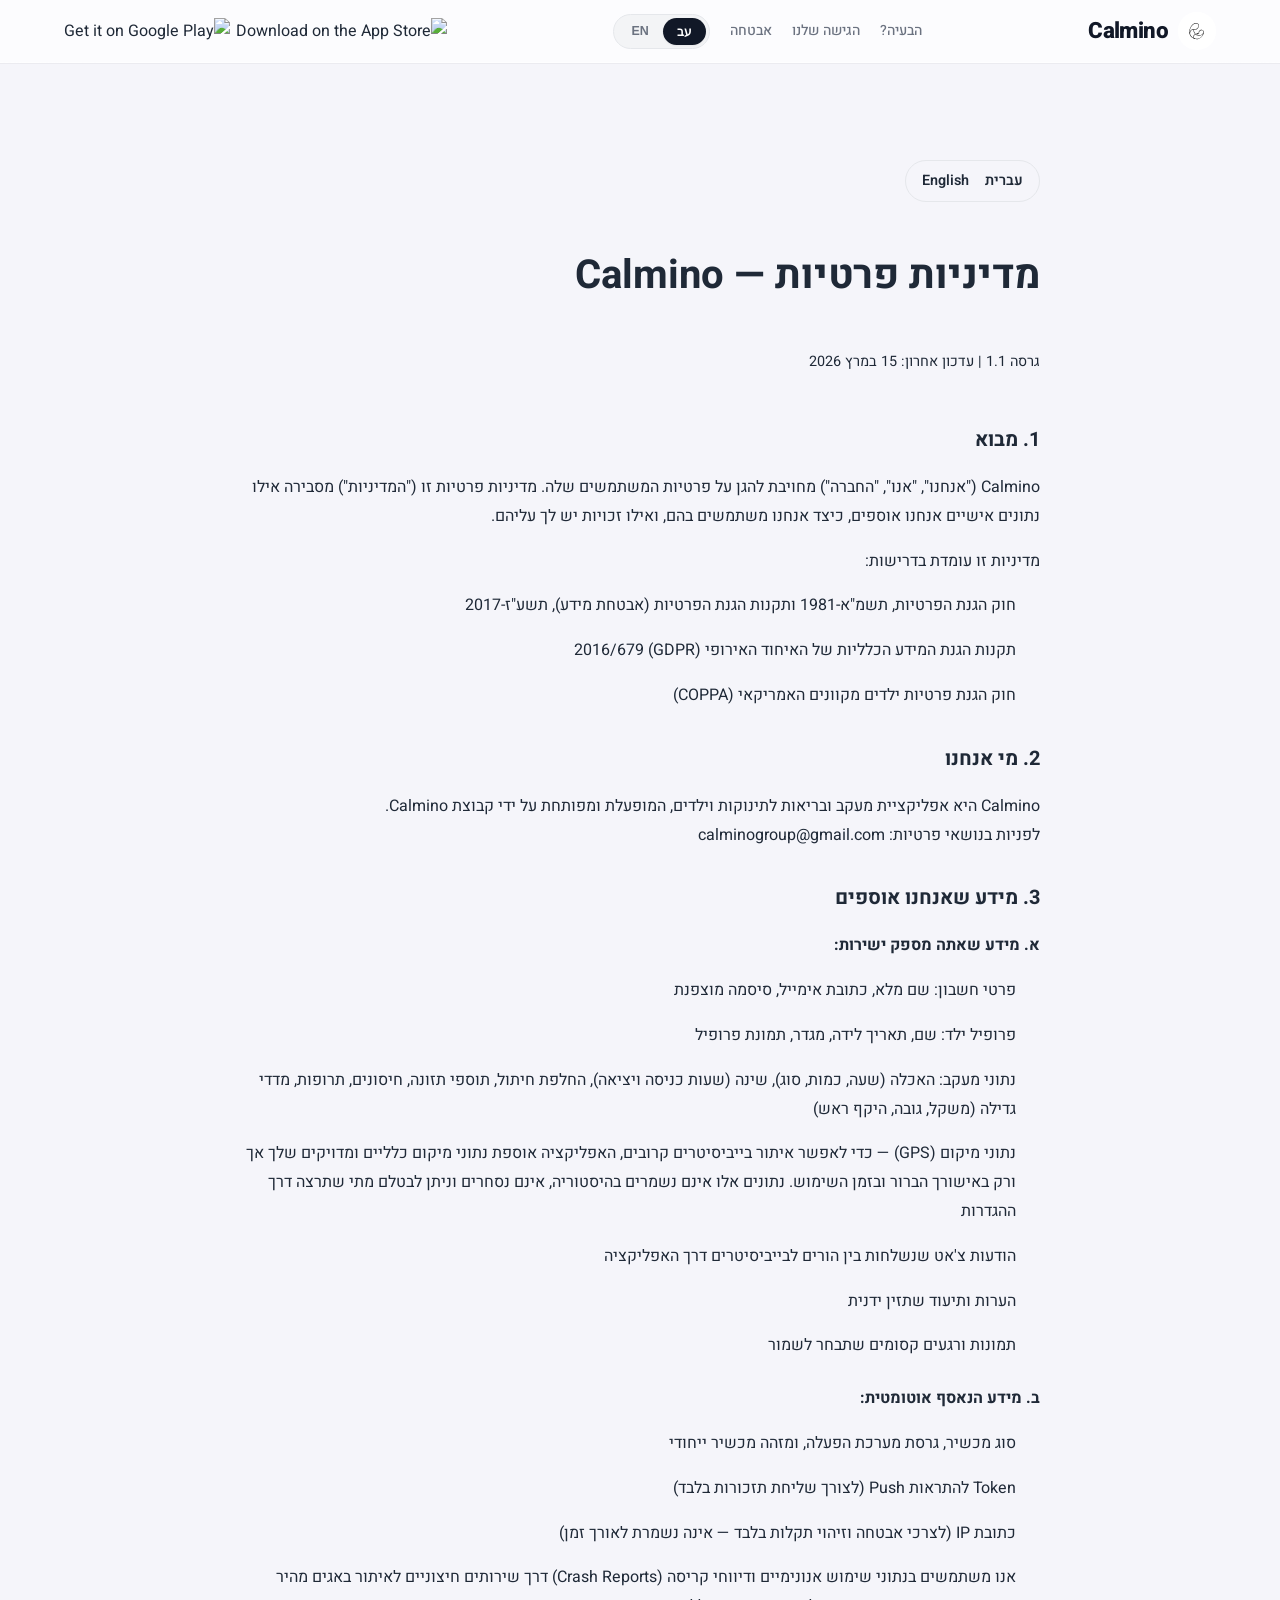
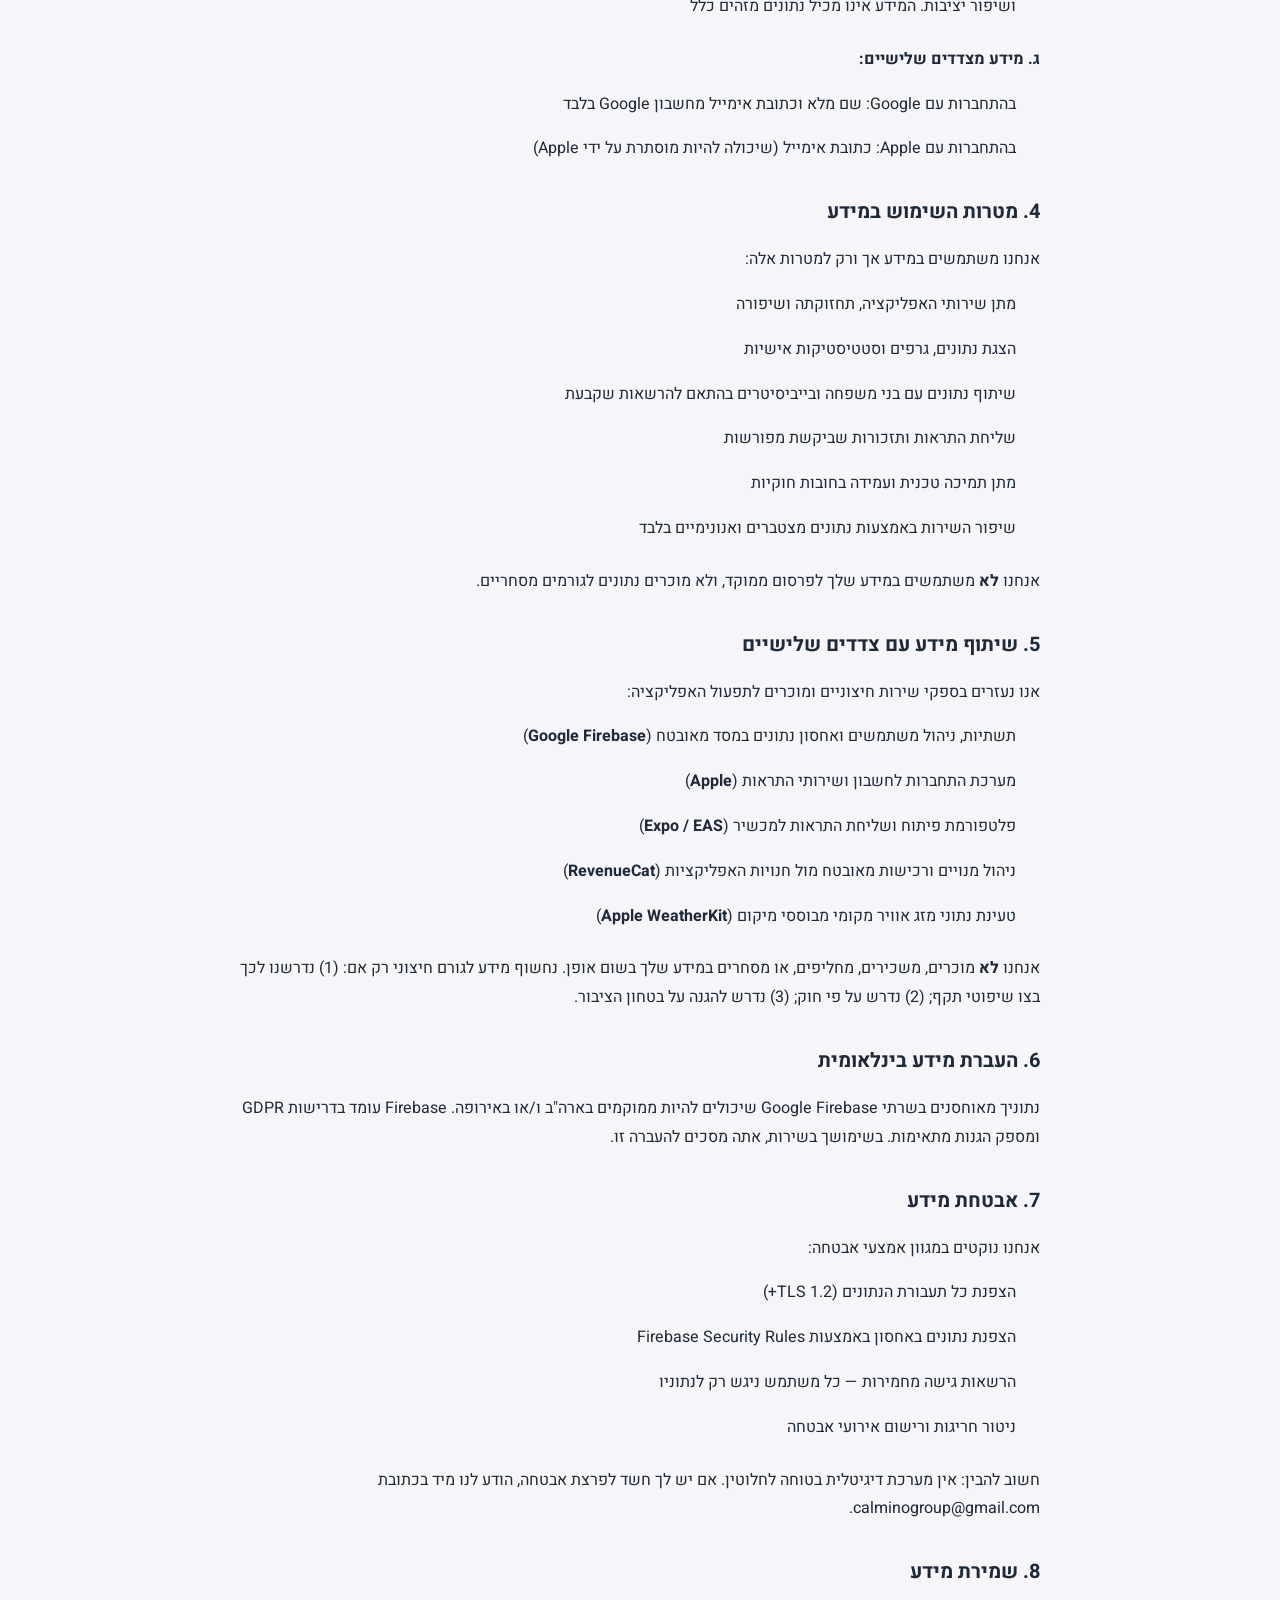
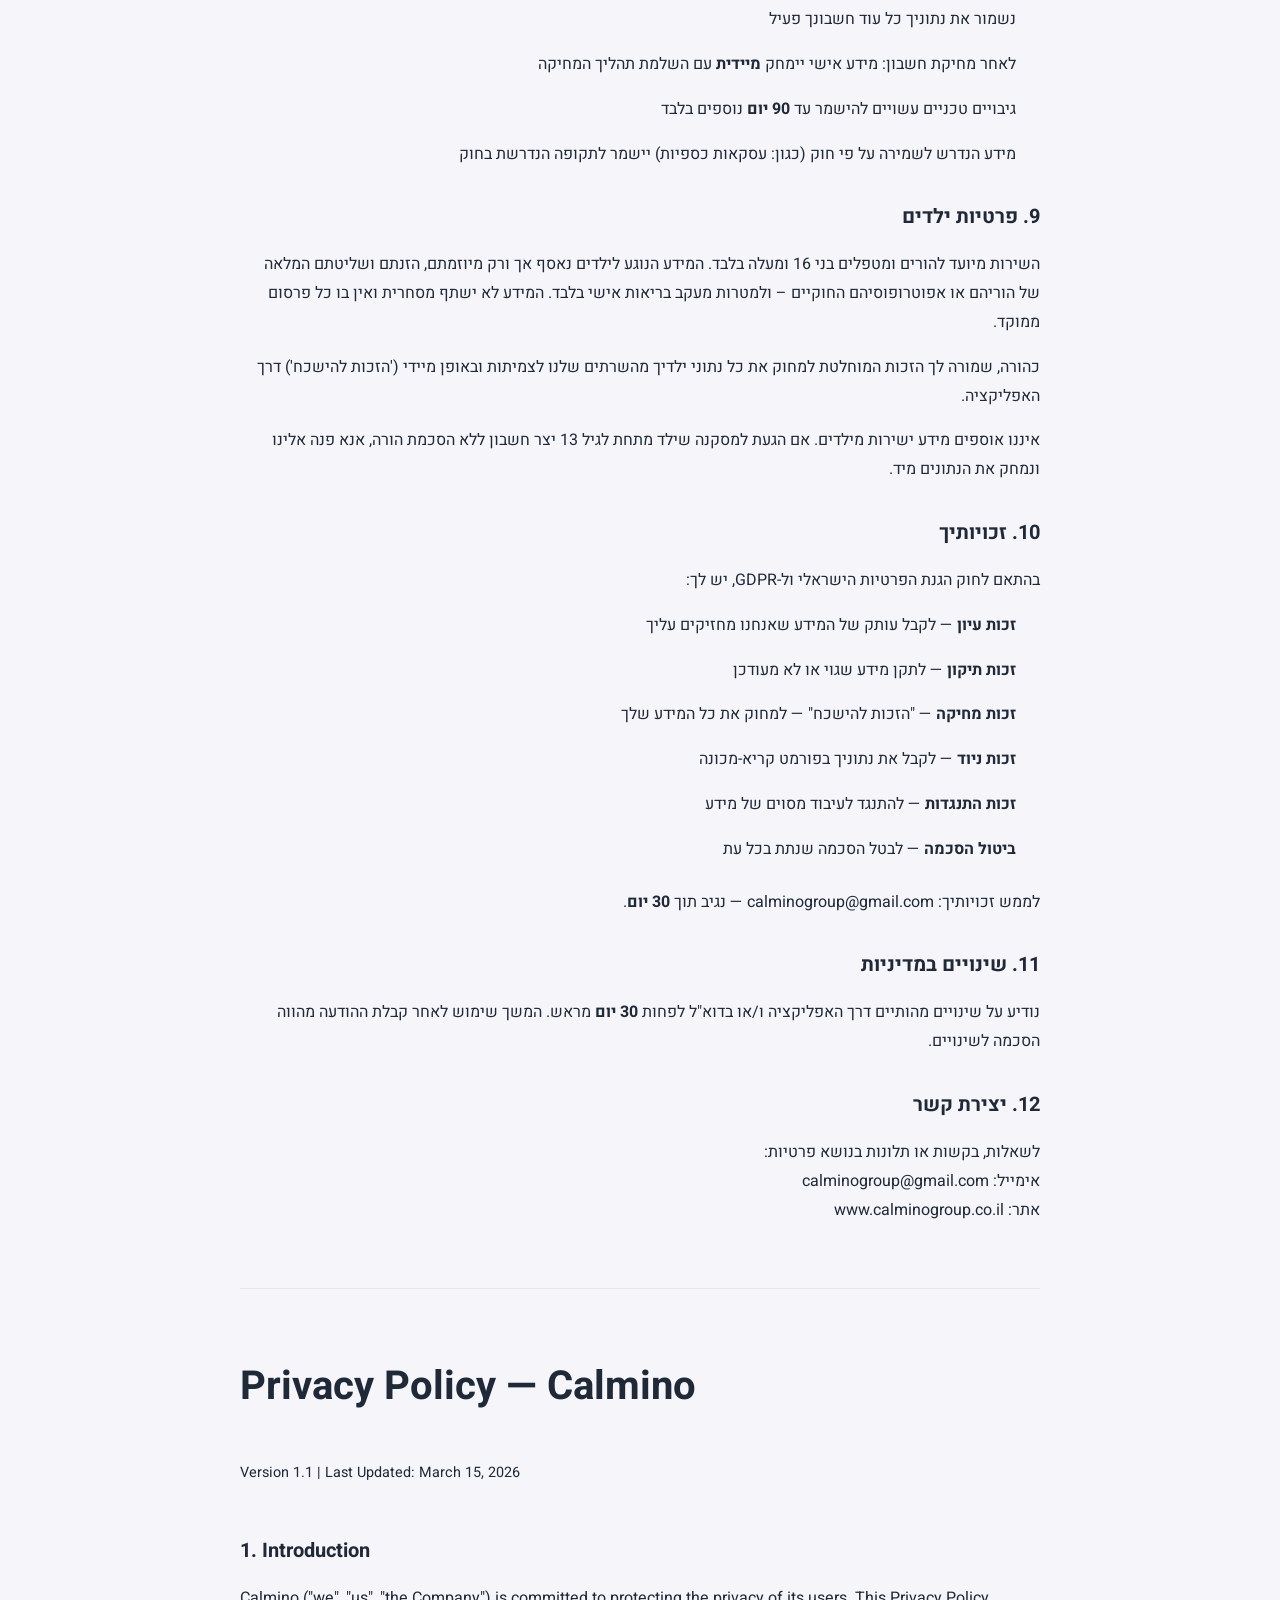
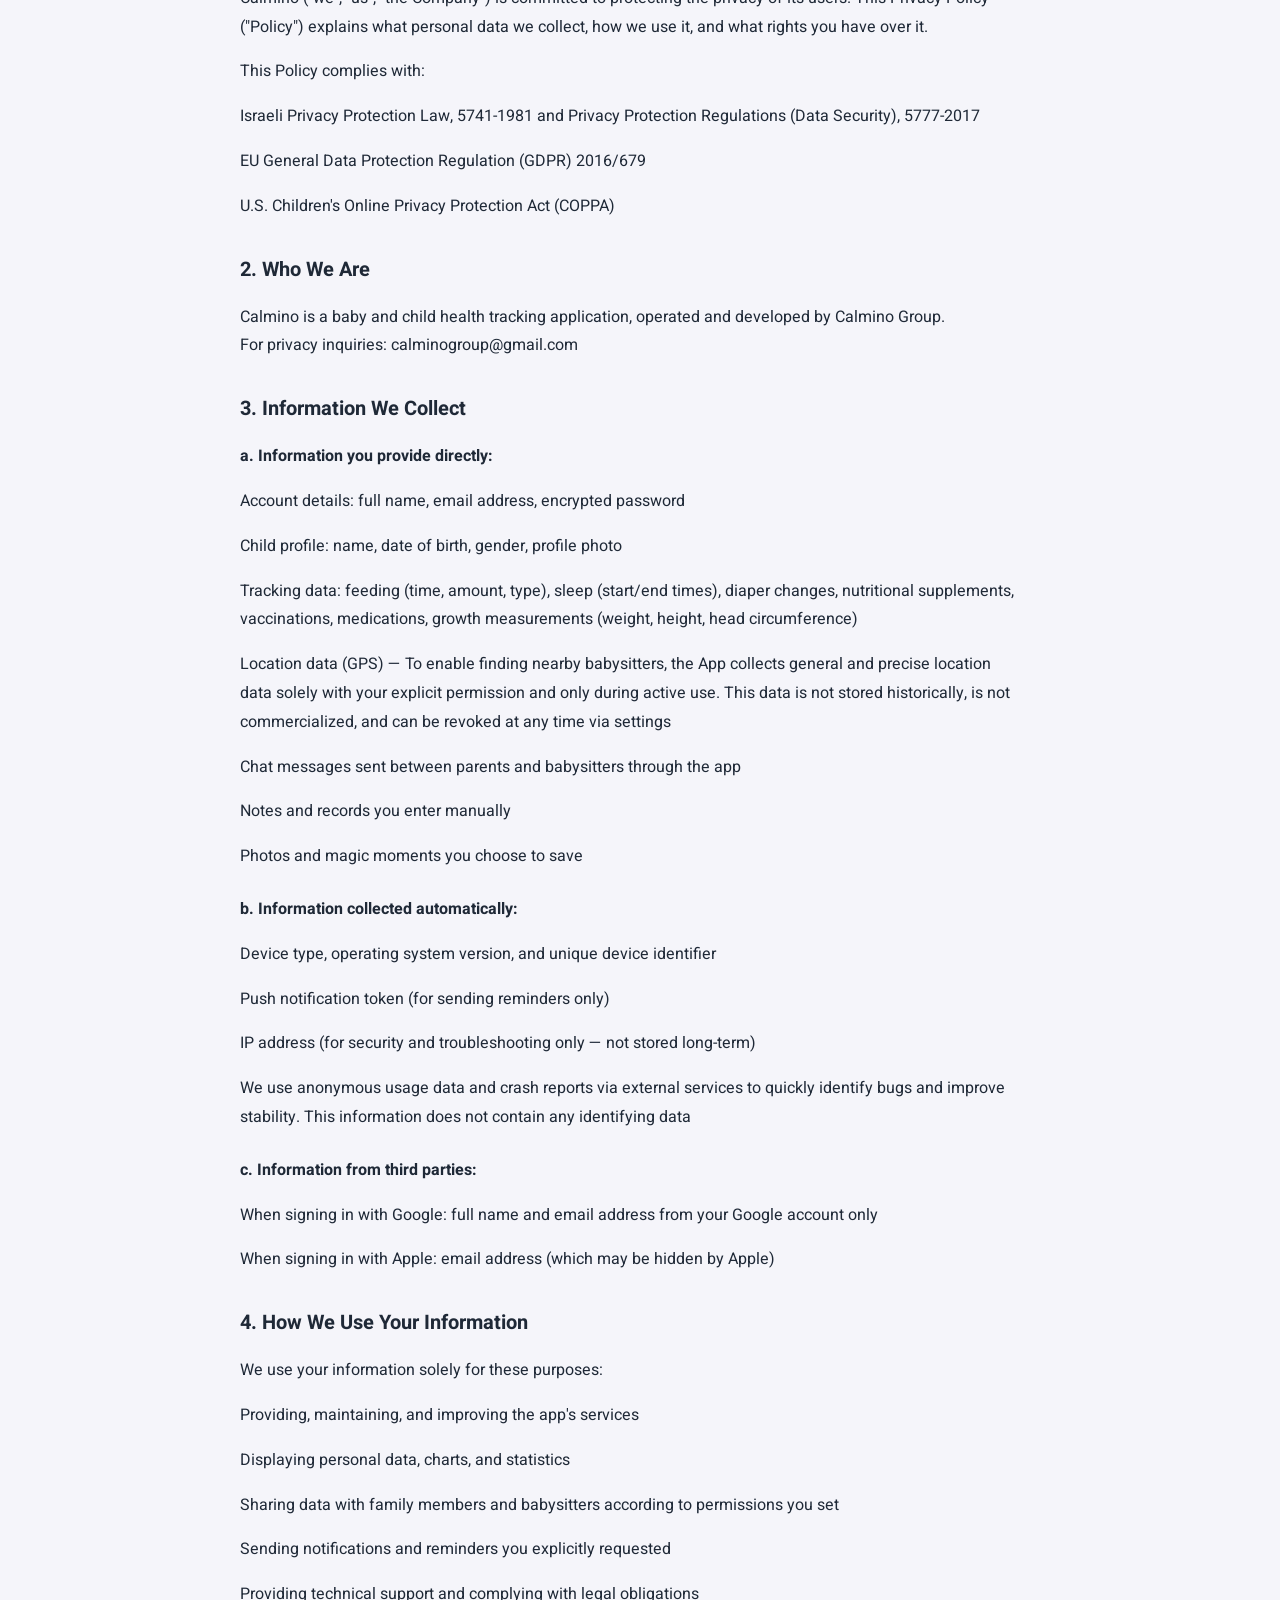
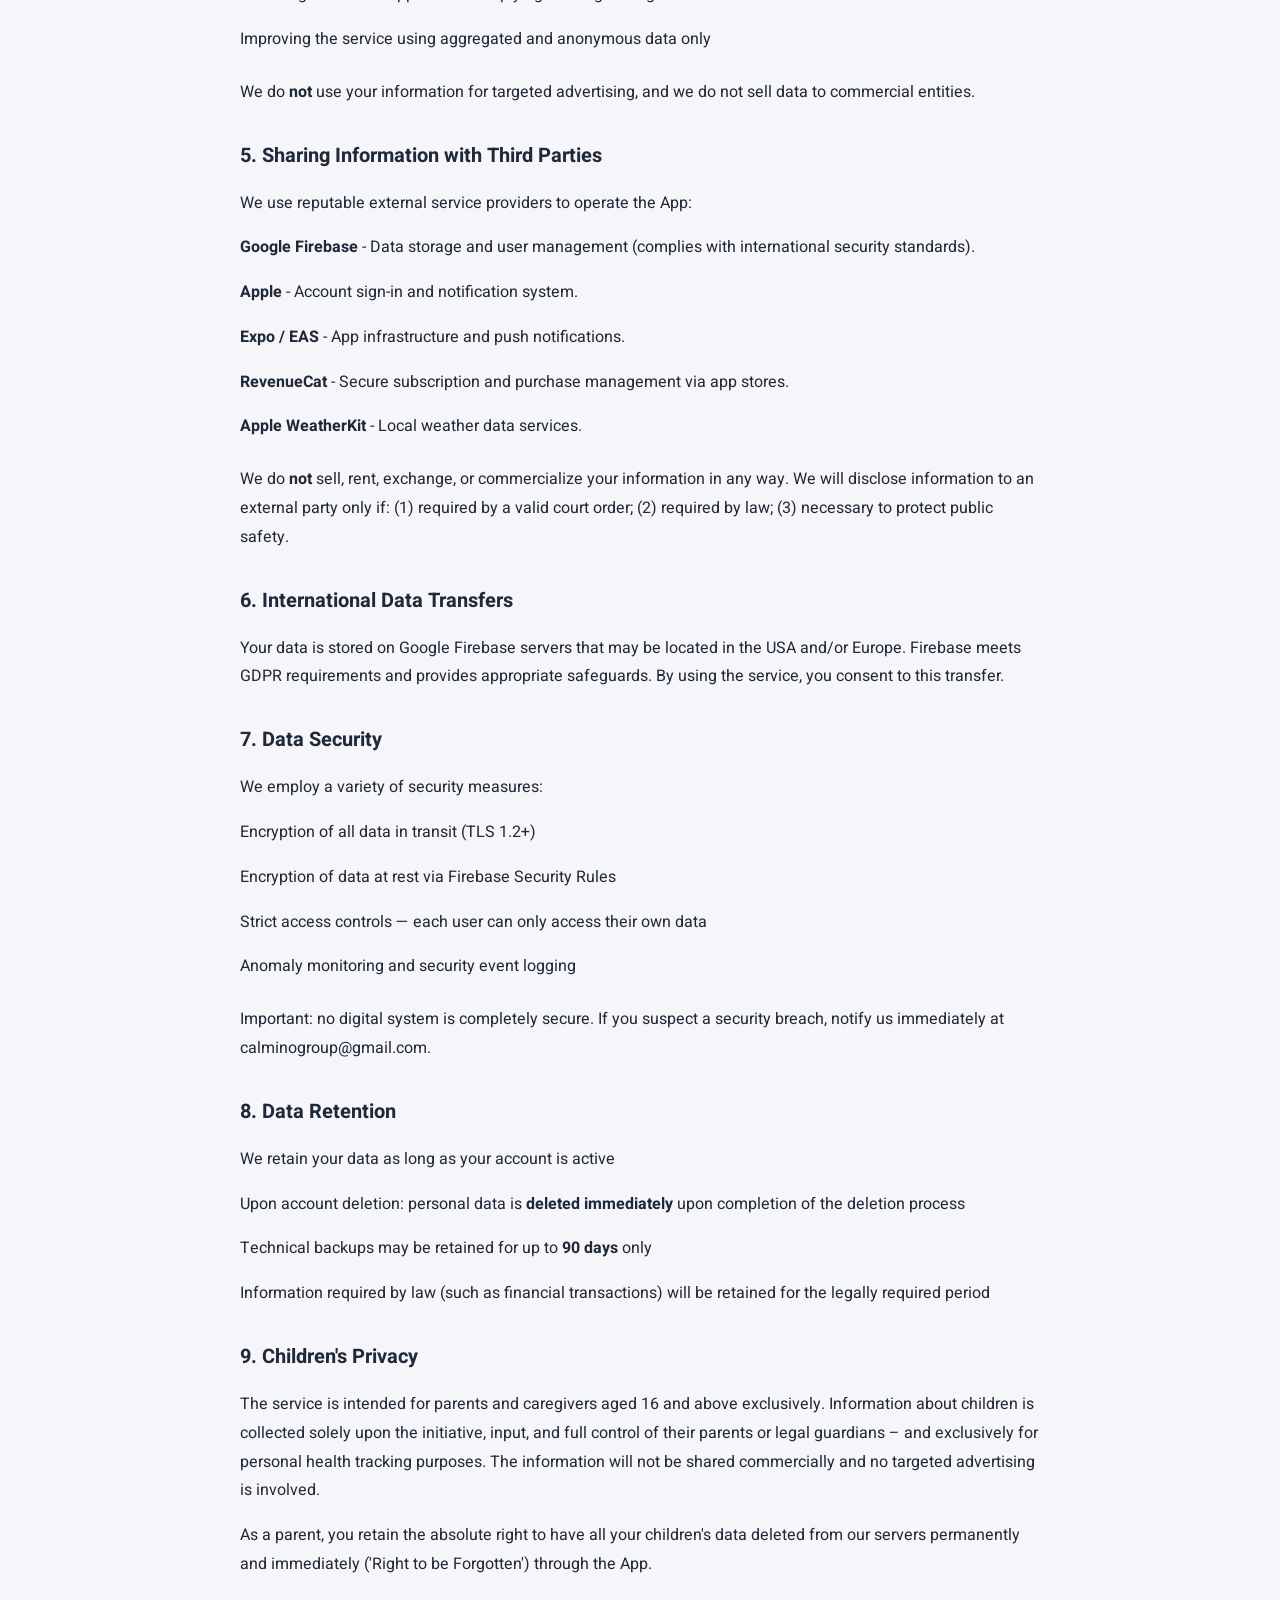
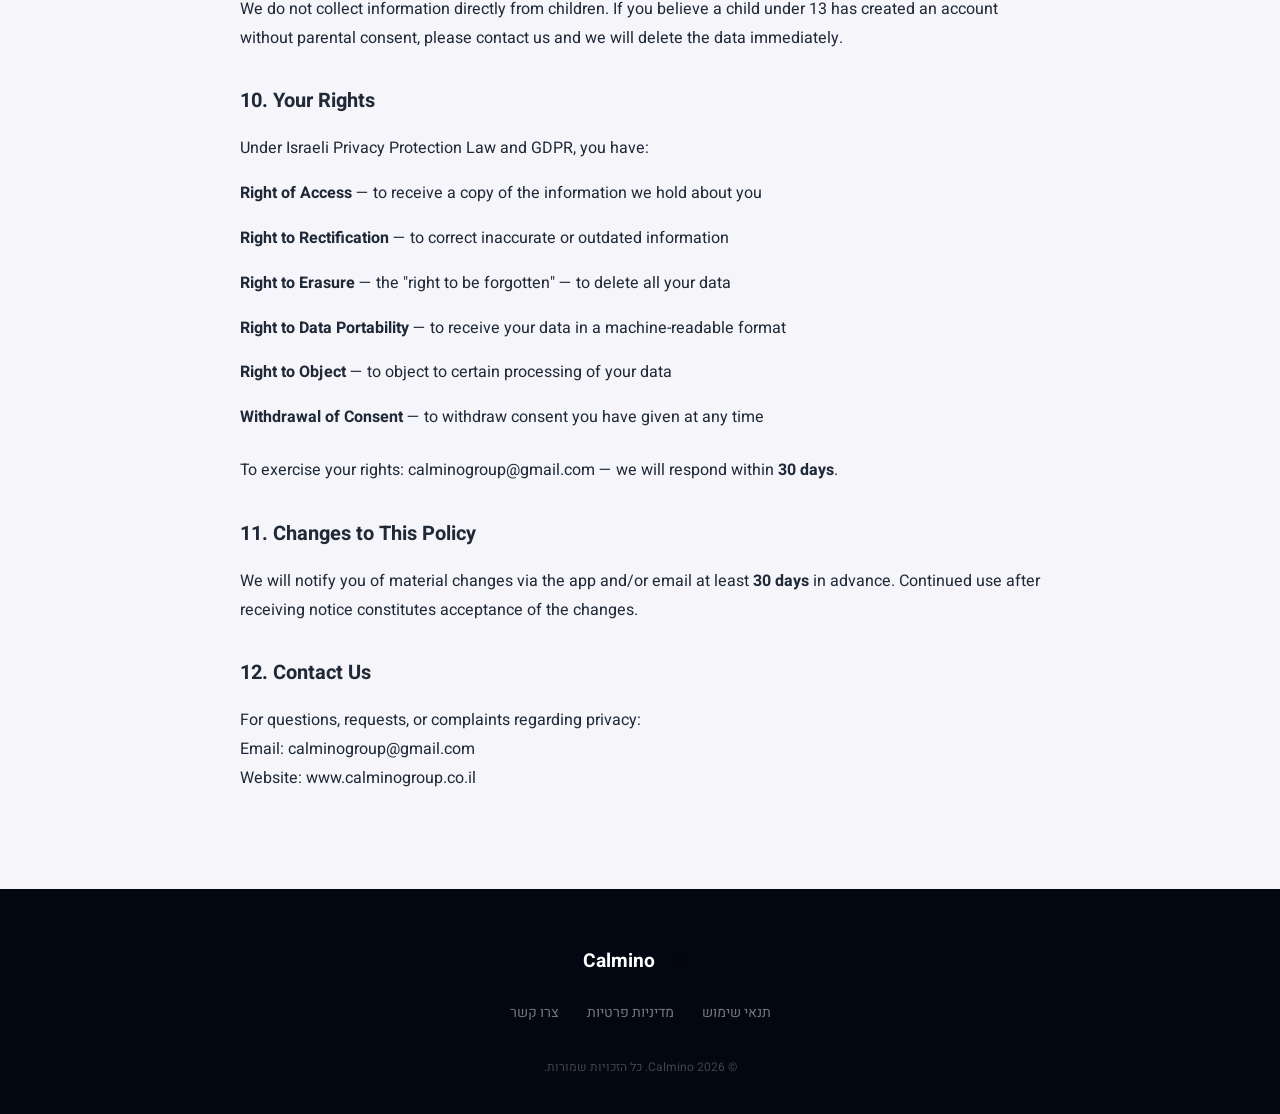
==== privacy.html @ c04d56ff "Update Terms of Service and Privacy Policy to include zero liability, COPPA, location, and crash dat" ====
<!DOCTYPE html>
<html lang="he" dir="rtl">

<head>
    <meta charset="UTF-8">
    <meta name="viewport" content="width=device-width, initial-scale=1.0">
    <title>Calmino — מדיניות פרטיות</title>
    <!-- Fonts -->
    <link
        href="https://fonts.googleapis.com/css2?family=Heebo:wght@400;500;600;700;800&family=Rubik:wght@400;500;600;700&display=swap"
        rel="stylesheet">
    <link rel="stylesheet" href="css/style.css">
    <style>
        .legal-content {
            padding: 160px 0 80px;
            max-width: 800px;
            margin: 0 auto;
        }

        .legal-content h1 {
            font-size: 2.5rem;
            margin-bottom: 40px;
            color: var(--black);
        }

        .legal-content h2 {
            font-size: 1.5rem;
            margin-top: 48px;
            margin-bottom: 24px;
            color: var(--black);
            font-weight: 700;
        }

        .legal-content h3 {
            font-size: 1.25rem;
            margin-top: 32px;
            margin-bottom: 16px;
            color: var(--text-primary);
        }

        .legal-content p,
        .legal-content li {
            font-size: 1rem;
            color: var(--text-secondary);
            line-height: 1.8;
            margin-bottom: 16px;
        }

        .legal-content ul {
            padding-right: 24px;
            margin-bottom: 24px;
        }

        .legal-content .lang-switch {
            display: inline-flex;
            gap: 16px;
            margin-bottom: 40px;
            background: var(--gray-bg);
            padding: 8px 16px;
            border-radius: 100px;
        }

        .legal-content .lang-switch a {
            text-decoration: none;
            color: var(--text-secondary);
            font-weight: 600;
            font-size: 0.9rem;
        }

        .legal-content .lang-switch a.active {
            color: var(--accent);
        }

        @media (max-width: 768px) {
            .legal-content {
                padding: 100px 20px 60px;
            }
            .legal-content h1 {
                font-size: 1.75rem;
            }
            .legal-content h2 {
                font-size: 1.2rem;
            }
            .legal-content h3 {
                font-size: 1.05rem;
            }
            .legal-content p,
            .legal-content li {
                font-size: 0.92rem;
            }
        }
    </style>
</head>

<body>
    <!-- NAV -->
    <nav>
        <a href="index.html#hero" style="text-decoration: none; color: inherit;">
            <div class="nav-logo">
                <img src="images/logo-icon.svg" alt="Calmino Logo" width="38" height="38">
                Calmino
            </div>
        </a>
        <div class="nav-links">
            <a href="index.html#problem">הבעיה?</a>
            <a href="index.html#approach">הגישה שלנו</a>
            <a href="index.html#security">אבטחה</a>
            <div class="lang-switch">
                <button class="lang-btn active" data-lang="he">עב</button>
                <button class="lang-btn" data-lang="en">EN</button>
            </div>
        </div>
        <div class="nav-badges">
            <a href="#" class="nav-store-badge">
                <img src="https://developer.apple.com/assets/elements/badges/download-on-the-app-store.svg"
                    alt="Download on the App Store">
            </a>
            <a href="#" class="nav-store-badge">
                <img src="https://upload.wikimedia.org/wikipedia/commons/7/78/Google_Play_Store_badge_EN.svg"
                    alt="Get it on Google Play">
            </a>
        </div>
    </nav>

    <!-- CONTENT -->
    <main class="container legal-content">
        <div class="lang-switch">
            <a href="#hebrew" class="active">עברית</a>
            <a href="#english">English</a>
        </div>

        <section id="hebrew">
            <h1>מדיניות פרטיות — Calmino</h1>
            <span class="last-updated"
                style="font-size: 0.9rem; color: var(--text-secondary); margin-bottom: 48px; display: block;">גרסה 1.1 |
                עדכון אחרון: 15 במרץ 2026</span>

            <h3>1. מבוא</h3>
            <p>Calmino ("אנחנו", "אנו", "החברה") מחויבת להגן על פרטיות המשתמשים שלה. מדיניות פרטיות זו ("המדיניות") מסבירה אילו נתונים אישיים אנחנו אוספים, כיצד אנחנו משתמשים בהם, ואילו זכויות יש לך עליהם.</p>
            <p>מדיניות זו עומדת בדרישות:</p>
            <ul>
                <li>חוק הגנת הפרטיות, תשמ"א-1981 ותקנות הגנת הפרטיות (אבטחת מידע), תשע"ז-2017</li>
                <li>תקנות הגנת המידע הכלליות של האיחוד האירופי (GDPR) 2016/679</li>
                <li>חוק הגנת פרטיות ילדים מקוונים האמריקאי (COPPA)</li>
            </ul>

            <h3>2. מי אנחנו</h3>
            <p>Calmino היא אפליקציית מעקב ובריאות לתינוקות וילדים, המופעלת ומפותחת על ידי קבוצת Calmino.<br>
                לפניות בנושאי פרטיות: <a href="mailto:calminogroup@gmail.com" style="color: var(--accent);">calminogroup@gmail.com</a></p>

            <h3>3. מידע שאנחנו אוספים</h3>
            <p><strong>א. מידע שאתה מספק ישירות:</strong></p>
            <ul>
                <li>פרטי חשבון: שם מלא, כתובת אימייל, סיסמה מוצפנת</li>
                <li>פרופיל ילד: שם, תאריך לידה, מגדר, תמונת פרופיל</li>
                <li>נתוני מעקב: האכלה (שעה, כמות, סוג), שינה (שעות כניסה ויציאה), החלפת חיתול, תוספי תזונה, חיסונים, תרופות, מדדי גדילה (משקל, גובה, היקף ראש)</li>
                <li>נתוני מיקום (GPS) — כדי לאפשר איתור בייביסיטרים קרובים, האפליקציה אוספת נתוני מיקום כלליים ומדויקים שלך אך ורק באישורך הברור ובזמן השימוש. נתונים אלו אינם נשמרים בהיסטוריה, אינם נסחרים וניתן לבטלם מתי שתרצה דרך ההגדרות</li>
                <li>הודעות צ'אט שנשלחות בין הורים לבייביסיטרים דרך האפליקציה</li>
                <li>הערות ותיעוד שתזין ידנית</li>
                <li>תמונות ורגעים קסומים שתבחר לשמור</li>
            </ul>

            <p><strong>ב. מידע הנאסף אוטומטית:</strong></p>
            <ul>
                <li>סוג מכשיר, גרסת מערכת הפעלה, ומזהה מכשיר ייחודי</li>
                <li>Token להתראות Push (לצורך שליחת תזכורות בלבד)</li>
                <li>כתובת IP (לצרכי אבטחה וזיהוי תקלות בלבד — אינה נשמרת לאורך זמן)</li>
                <li>אנו משתמשים בנתוני שימוש אנונימיים ודיווחי קריסה (Crash Reports) דרך שירותים חיצוניים לאיתור באגים מהיר ושיפור יציבות. המידע אינו מכיל נתונים מזהים כלל</li>
            </ul>

            <p><strong>ג. מידע מצדדים שלישיים:</strong></p>
            <ul>
                <li>בהתחברות עם Google: שם מלא וכתובת אימייל מחשבון Google בלבד</li>
                <li>בהתחברות עם Apple: כתובת אימייל (שיכולה להיות מוסתרת על ידי Apple)</li>
            </ul>

            <h3>4. מטרות השימוש במידע</h3>
            <p>אנחנו משתמשים במידע אך ורק למטרות אלה:</p>
            <ul>
                <li>מתן שירותי האפליקציה, תחזוקתה ושיפורה</li>
                <li>הצגת נתונים, גרפים וסטטיסטיקות אישיות</li>
                <li>שיתוף נתונים עם בני משפחה ובייביסיטרים בהתאם להרשאות שקבעת</li>
                <li>שליחת התראות ותזכורות שביקשת מפורשות</li>
                <li>מתן תמיכה טכנית ועמידה בחובות חוקיות</li>
                <li>שיפור השירות באמצעות נתונים מצטברים ואנונימיים בלבד</li>
            </ul>
            <p>אנחנו <strong>לא</strong> משתמשים במידע שלך לפרסום ממוקד, ולא מוכרים נתונים לגורמים מסחריים.</p>

            <h3>5. שיתוף מידע עם צדדים שלישיים</h3>
            <p>אנו נעזרים בספקי שירות חיצוניים ומוכרים לתפעול האפליקציה:</p>
            <ul>
                <li dir="rtl">תשתיות, ניהול משתמשים ואחסון נתונים במסד מאובטח (<strong>Google Firebase</strong>)</li>
                <li dir="rtl">מערכת התחברות לחשבון ושירותי התראות (<strong>Apple</strong>)</li>
                <li dir="rtl">פלטפורמת פיתוח ושליחת התראות למכשיר (<strong>Expo / EAS</strong>)</li>
                <li dir="rtl">ניהול מנויים ורכישות מאובטח מול חנויות האפליקציות (<strong>RevenueCat</strong>)</li>
                <li dir="rtl">טעינת נתוני מזג אוויר מקומי מבוססי מיקום (<strong>Apple WeatherKit</strong>)</li>
            </ul>
            <p>אנחנו <strong>לא</strong> מוכרים, משכירים, מחליפים, או מסחרים במידע שלך בשום אופן. נחשוף מידע לגורם חיצוני רק אם: (1) נדרשנו לכך בצו שיפוטי תקף; (2) נדרש על פי חוק; (3) נדרש להגנה על בטחון הציבור.</p>

            <h3>6. העברת מידע בינלאומית</h3>
            <p>נתוניך מאוחסנים בשרתי Google Firebase שיכולים להיות ממוקמים בארה"ב ו/או באירופה. Firebase עומד בדרישות GDPR ומספק הגנות מתאימות. בשימושך בשירות, אתה מסכים להעברה זו.</p>

            <h3>7. אבטחת מידע</h3>
            <p>אנחנו נוקטים במגוון אמצעי אבטחה:</p>
            <ul>
                <li>הצפנת כל תעבורת הנתונים (TLS 1.2+)</li>
                <li>הצפנת נתונים באחסון באמצעות Firebase Security Rules</li>
                <li>הרשאות גישה מחמירות — כל משתמש ניגש רק לנתוניו</li>
                <li>ניטור חריגות ורישום אירועי אבטחה</li>
            </ul>
            <p>חשוב להבין: אין מערכת דיגיטלית בטוחה לחלוטין. אם יש לך חשד לפרצת אבטחה, הודע לנו מיד בכתובת <a href="mailto:calminogroup@gmail.com" style="color: var(--accent);">calminogroup@gmail.com</a>.</p>

            <h3>8. שמירת מידע</h3>
            <ul>
                <li>נשמור את נתוניך כל עוד חשבונך פעיל</li>
                <li>לאחר מחיקת חשבון: מידע אישי יימחק <strong>מיידית</strong> עם השלמת תהליך המחיקה</li>
                <li>גיבויים טכניים עשויים להישמר עד <strong>90 יום</strong> נוספים בלבד</li>
                <li>מידע הנדרש לשמירה על פי חוק (כגון: עסקאות כספיות) יישמר לתקופה הנדרשת בחוק</li>
            </ul>

            <h3>9. פרטיות ילדים</h3>
            <p>השירות מיועד להורים ומטפלים בני 16 ומעלה בלבד. המידע הנוגע לילדים נאסף אך ורק מיוזמתם, הזנתם ושליטתם המלאה של הוריהם או אפוטרופוסיהם החוקיים &ndash; ולמטרות מעקב בריאות אישי בלבד. המידע לא ישתף מסחרית ואין בו כל פרסום ממוקד.</p>
            <p>כהורה, שמורה לך הזכות המוחלטת למחוק את כל נתוני ילדיך מהשרתים שלנו לצמיתות ובאופן מיידי ('הזכות להישכח') דרך האפליקציה.</p>
            <p>איננו אוספים מידע ישירות מילדים. אם הגעת למסקנה שילד מתחת לגיל 13 יצר חשבון ללא הסכמת הורה, אנא פנה אלינו ונמחק את הנתונים מיד.</p>

            <h3>10. זכויותיך</h3>
            <p>בהתאם לחוק הגנת הפרטיות הישראלי ול-GDPR, יש לך:</p>
            <ul>
                <li><strong>זכות עיון</strong> — לקבל עותק של המידע שאנחנו מחזיקים עליך</li>
                <li><strong>זכות תיקון</strong> — לתקן מידע שגוי או לא מעודכן</li>
                <li><strong>זכות מחיקה</strong> — "הזכות להישכח" — למחוק את כל המידע שלך</li>
                <li><strong>זכות ניוד</strong> — לקבל את נתוניך בפורמט קריא-מכונה</li>
                <li><strong>זכות התנגדות</strong> — להתנגד לעיבוד מסוים של מידע</li>
                <li><strong>ביטול הסכמה</strong> — לבטל הסכמה שנתת בכל עת</li>
            </ul>
            <p>לממש זכויותיך: <a href="mailto:calminogroup@gmail.com" style="color: var(--accent);">calminogroup@gmail.com</a> — נגיב תוך <strong>30 יום</strong>.</p>

            <h3>11. שינויים במדיניות</h3>
            <p>נודיע על שינויים מהותיים דרך האפליקציה ו/או בדוא"ל לפחות <strong>30 יום</strong> מראש. המשך שימוש לאחר קבלת ההודעה מהווה הסכמה לשינויים.</p>

            <h3>12. יצירת קשר</h3>
            <p>לשאלות, בקשות או תלונות בנושא פרטיות:<br>
                אימייל: <a href="mailto:calminogroup@gmail.com" style="color: var(--accent);">calminogroup@gmail.com</a><br>
                אתר: www.calminogroup.co.il</p>
        </section>

        <hr style="margin: 64px 0; border: 0; border-top: 1px solid var(--gray-200);">

        <section id="english" style="direction: ltr; text-align: left;">
            <h1>Privacy Policy — Calmino</h1>
            <span class="last-updated" style="font-size: 0.9rem; color: var(--text-secondary); margin-bottom: 48px; display: block;">Version 1.1 | Last Updated: March 15, 2026</span>

            <h3>1. Introduction</h3>
            <p>Calmino ("we", "us", "the Company") is committed to protecting the privacy of its users. This Privacy Policy ("Policy") explains what personal data we collect, how we use it, and what rights you have over it.</p>
            <p>This Policy complies with:</p>
            <ul>
                <li>Israeli Privacy Protection Law, 5741-1981 and Privacy Protection Regulations (Data Security), 5777-2017</li>
                <li>EU General Data Protection Regulation (GDPR) 2016/679</li>
                <li>U.S. Children's Online Privacy Protection Act (COPPA)</li>
            </ul>

            <h3>2. Who We Are</h3>
            <p>Calmino is a baby and child health tracking application, operated and developed by Calmino Group.<br>
                For privacy inquiries: <a href="mailto:calminogroup@gmail.com" style="color: var(--accent);">calminogroup@gmail.com</a></p>

            <h3>3. Information We Collect</h3>
            <p><strong>a. Information you provide directly:</strong></p>
            <ul>
                <li>Account details: full name, email address, encrypted password</li>
                <li>Child profile: name, date of birth, gender, profile photo</li>
                <li>Tracking data: feeding (time, amount, type), sleep (start/end times), diaper changes, nutritional supplements, vaccinations, medications, growth measurements (weight, height, head circumference)</li>
                <li>Location data (GPS) — To enable finding nearby babysitters, the App collects general and precise location data solely with your explicit permission and only during active use. This data is not stored historically, is not commercialized, and can be revoked at any time via settings</li>
                <li>Chat messages sent between parents and babysitters through the app</li>
                <li>Notes and records you enter manually</li>
                <li>Photos and magic moments you choose to save</li>
            </ul>

            <p><strong>b. Information collected automatically:</strong></p>
            <ul>
                <li>Device type, operating system version, and unique device identifier</li>
                <li>Push notification token (for sending reminders only)</li>
                <li>IP address (for security and troubleshooting only — not stored long-term)</li>
                <li>We use anonymous usage data and crash reports via external services to quickly identify bugs and improve stability. This information does not contain any identifying data</li>
            </ul>

            <p><strong>c. Information from third parties:</strong></p>
            <ul>
                <li>When signing in with Google: full name and email address from your Google account only</li>
                <li>When signing in with Apple: email address (which may be hidden by Apple)</li>
            </ul>

            <h3>4. How We Use Your Information</h3>
            <p>We use your information solely for these purposes:</p>
            <ul>
                <li>Providing, maintaining, and improving the app's services</li>
                <li>Displaying personal data, charts, and statistics</li>
                <li>Sharing data with family members and babysitters according to permissions you set</li>
                <li>Sending notifications and reminders you explicitly requested</li>
                <li>Providing technical support and complying with legal obligations</li>
                <li>Improving the service using aggregated and anonymous data only</li>
            </ul>
            <p>We do <strong>not</strong> use your information for targeted advertising, and we do not sell data to commercial entities.</p>

            <h3>5. Sharing Information with Third Parties</h3>
            <p>We use reputable external service providers to operate the App:</p>
            <ul>
                <li><strong>Google Firebase</strong> - Data storage and user management (complies with international security standards).</li>
                <li><strong>Apple</strong> - Account sign-in and notification system.</li>
                <li><strong>Expo / EAS</strong> - App infrastructure and push notifications.</li>
                <li><strong>RevenueCat</strong> - Secure subscription and purchase management via app stores.</li>
                <li><strong>Apple WeatherKit</strong> - Local weather data services.</li>
            </ul>
            <p>We do <strong>not</strong> sell, rent, exchange, or commercialize your information in any way. We will disclose information to an external party only if: (1) required by a valid court order; (2) required by law; (3) necessary to protect public safety.</p>

            <h3>6. International Data Transfers</h3>
            <p>Your data is stored on Google Firebase servers that may be located in the USA and/or Europe. Firebase meets GDPR requirements and provides appropriate safeguards. By using the service, you consent to this transfer.</p>

            <h3>7. Data Security</h3>
            <p>We employ a variety of security measures:</p>
            <ul>
                <li>Encryption of all data in transit (TLS 1.2+)</li>
                <li>Encryption of data at rest via Firebase Security Rules</li>
                <li>Strict access controls — each user can only access their own data</li>
                <li>Anomaly monitoring and security event logging</li>
            </ul>
            <p>Important: no digital system is completely secure. If you suspect a security breach, notify us immediately at <a href="mailto:calminogroup@gmail.com" style="color: var(--accent);">calminogroup@gmail.com</a>.</p>

            <h3>8. Data Retention</h3>
            <ul>
                <li>We retain your data as long as your account is active</li>
                <li>Upon account deletion: personal data is <strong>deleted immediately</strong> upon completion of the deletion process</li>
                <li>Technical backups may be retained for up to <strong>90 days</strong> only</li>
                <li>Information required by law (such as financial transactions) will be retained for the legally required period</li>
            </ul>

            <h3>9. Children's Privacy</h3>
            <p>The service is intended for parents and caregivers aged 16 and above exclusively. Information about children is collected solely upon the initiative, input, and full control of their parents or legal guardians &ndash; and exclusively for personal health tracking purposes. The information will not be shared commercially and no targeted advertising is involved.</p>
            <p>As a parent, you retain the absolute right to have all your children's data deleted from our servers permanently and immediately ('Right to be Forgotten') through the App.</p>
            <p>We do not collect information directly from children. If you believe a child under 13 has created an account without parental consent, please contact us and we will delete the data immediately.</p>

            <h3>10. Your Rights</h3>
            <p>Under Israeli Privacy Protection Law and GDPR, you have:</p>
            <ul>
                <li><strong>Right of Access</strong> — to receive a copy of the information we hold about you</li>
                <li><strong>Right to Rectification</strong> — to correct inaccurate or outdated information</li>
                <li><strong>Right to Erasure</strong> — the "right to be forgotten" — to delete all your data</li>
                <li><strong>Right to Data Portability</strong> — to receive your data in a machine-readable format</li>
                <li><strong>Right to Object</strong> — to object to certain processing of your data</li>
                <li><strong>Withdrawal of Consent</strong> — to withdraw consent you have given at any time</li>
            </ul>
            <p>To exercise your rights: <a href="mailto:calminogroup@gmail.com" style="color: var(--accent);">calminogroup@gmail.com</a> — we will respond within <strong>30 days</strong>.</p>

            <h3>11. Changes to This Policy</h3>
            <p>We will notify you of material changes via the app and/or email at least <strong>30 days</strong> in advance. Continued use after receiving notice constitutes acceptance of the changes.</p>

            <h3>12. Contact Us</h3>
            <p>For questions, requests, or complaints regarding privacy:<br>
                Email: <a href="mailto:calminogroup@gmail.com" style="color: var(--accent);">calminogroup@gmail.com</a><br>
                Website: www.calminogroup.co.il</p>
        </section>
    </main>

    <!-- FOOTER -->
    <footer>
        <div class="footer-content">
            <div class="footer-logo">
                <img src="images/logo.svg" alt="Calmino Logo" width="36" height="36">
                Calmino
            </div>
            <div class="footer-links">
                <a href="terms.html">תנאי שימוש</a>
                <a href="privacy.html">מדיניות פרטיות</a>
                <a href="mailto:Calmperent@Gmail.com?subject=פנייה מאתר Calmino">צרו קשר</a>
            </div>
            <div class="footer-legal-bar">
                © 2026 Calmino. כל הזכויות שמורות.
            </div>
        </div>
    </footer>
</body>

</html>
---- css/style.css ----
/* ============================================
   CALMINO — ULTRA PREMIUM DESIGN SYSTEM v3
   Apple HIG · Glassmorphism · Cinematic
   ============================================ */

/* --- DESIGN TOKENS --- */
:root {
  --primary: #6366F1;
  --primary-light: #818CF8;
  --primary-dark: #4F46E5;
  --primary-ultra: #4338CA;
  --primary-glow: rgba(99, 102, 241, 0.15);
  --primary-glow-strong: rgba(99, 102, 241, 0.25);

  --accent-green: #34D399;
  --accent-blue: #38BDF8;
  --accent-orange: #FB923C;
  --accent-pink: #F472B6;
  --accent-purple: #A78BFA;
  --accent-red: #F87171;
  --accent-teal: #2DD4BF;
  --accent-yellow: #FBBF24;

  --white: #FFFFFF;
  --gray-25: #FCFCFD;
  --gray-50: #F9FAFB;
  --gray-100: #F3F4F6;
  --gray-200: #E5E7EB;
  --gray-300: #D1D5DB;
  --gray-400: #9CA3AF;
  --gray-500: #6B7280;
  --gray-600: #4B5563;
  --gray-700: #374151;
  --gray-800: #1F2937;
  --gray-900: #111827;
  --gray-950: #030712;
  --bg-page: #F5F5FA;

  --font: -apple-system, BlinkMacSystemFont, 'SF Pro Display', 'Heebo', 'Segoe UI', sans-serif;
  --font-heading: -apple-system, BlinkMacSystemFont, 'SF Pro Display', 'Heebo', sans-serif;
  --font-mono: 'SF Mono', 'Fira Code', monospace;

  --shadow-xs: 0 1px 2px rgba(0, 0, 0, 0.03);
  --shadow-sm: 0 1px 3px rgba(0, 0, 0, 0.04), 0 1px 2px rgba(0, 0, 0, 0.02);
  --shadow-md: 0 4px 16px rgba(0, 0, 0, 0.06);
  --shadow-lg: 0 12px 40px rgba(0, 0, 0, 0.08);
  --shadow-xl: 0 20px 60px rgba(0, 0, 0, 0.1);
  --shadow-2xl: 0 32px 80px rgba(0, 0, 0, 0.14);
  --shadow-glow: 0 0 60px rgba(99, 102, 241, 0.2);
  --shadow-glow-strong: 0 0 80px rgba(99, 102, 241, 0.3);

  --radius-xs: 8px;
  --radius-sm: 12px;
  --radius-md: 16px;
  --radius-lg: 24px;
  --radius-xl: 32px;
  --radius-2xl: 40px;
  --radius-full: 9999px;

  --ease-spring: cubic-bezier(0.34, 1.56, 0.64, 1);
  --ease-smooth: cubic-bezier(0.25, 0.46, 0.45, 0.94);
  --ease-out-expo: cubic-bezier(0.16, 1, 0.3, 1);
  --ease-in-out: cubic-bezier(0.65, 0, 0.35, 1);
  --transition-fast: 0.2s var(--ease-smooth);
  --transition-normal: 0.4s var(--ease-out-expo);
  --transition-slow: 0.6s var(--ease-out-expo);
}

/* --- RESET & GLOBAL --- */
*,
*::before,
*::after {
  box-sizing: border-box;
  margin: 0;
  padding: 0;
}

html {
  scroll-behavior: smooth;
  scroll-padding-top: 68px; /* offset for fixed navbar */
  -webkit-font-smoothing: antialiased;
  -moz-osx-font-smoothing: grayscale;
  text-rendering: optimizeLegibility;
}

body {
  font-family: var(--font);
  background: var(--bg-page);
  color: var(--gray-800);
  line-height: 1.7;
  overflow-x: hidden;
}

/* RTL / LTR */
body[dir="rtl"],
html[dir="rtl"] {
  direction: rtl;
}

body[dir="ltr"],
html[dir="ltr"] {
  direction: ltr;
}

img {
  max-width: 100%;
  display: block;
}

a {
  color: inherit;
  text-decoration: none;
}

ul {
  list-style: none;
}

.container {
  max-width: 1200px;
  margin: 0 auto;
  padding: 0 24px;
}

/* ════════════════════════════════════════
   ANIMATIONS
   ════════════════════════════════════════ */

@keyframes fadeInUp {
  from {
    opacity: 0;
    transform: translateY(40px) scale(0.98);
  }

  to {
    opacity: 1;
    transform: translateY(0) scale(1);
  }
}

@keyframes fadeInDown {
  from {
    opacity: 0;
    transform: translateY(-20px);
  }

  to {
    opacity: 1;
    transform: translateY(0);
  }
}

@keyframes gentleFloat {

  0%,
  100% {
    transform: translateY(0) rotate(0deg);
  }

  33% {
    transform: translateY(-12px) rotate(0.5deg);
  }

  66% {
    transform: translateY(-6px) rotate(-0.5deg);
  }
}

@keyframes shimmer {
  0% {
    background-position: -200% center;
  }

  100% {
    background-position: 200% center;
  }
}

@keyframes pulseGlow {

  0%,
  100% {
    box-shadow: 0 0 12px rgba(52, 211, 153, 0.4);
  }

  50% {
    box-shadow: 0 0 24px rgba(52, 211, 153, 0.7);
  }
}

@keyframes gradientShift {
  0% {
    background-position: 0% 50%;
  }

  50% {
    background-position: 100% 50%;
  }

  100% {
    background-position: 0% 50%;
  }
}

@keyframes orbFloat1 {

  0%,
  100% {
    transform: translate(0, 0) scale(1);
  }

  25% {
    transform: translate(40px, -60px) scale(1.1);
  }

  50% {
    transform: translate(-30px, -30px) scale(0.95);
  }

  75% {
    transform: translate(20px, 20px) scale(1.05);
  }
}

@keyframes orbFloat2 {

  0%,
  100% {
    transform: translate(0, 0) scale(1);
  }

  25% {
    transform: translate(-50px, 30px) scale(1.05);
  }

  50% {
    transform: translate(40px, 60px) scale(0.9);
  }

  75% {
    transform: translate(-20px, -40px) scale(1.1);
  }
}

@keyframes borderGlow {

  0%,
  100% {
    border-color: rgba(99, 102, 241, 0.1);
  }

  50% {
    border-color: rgba(99, 102, 241, 0.3);
  }
}

@keyframes typewriter {
  from {
    width: 0;
  }

  to {
    width: 100%;
  }
}

@keyframes counterUp {
  from {
    opacity: 0;
    transform: translateY(20px);
  }

  to {
    opacity: 1;
    transform: translateY(0);
  }
}

@keyframes marquee {
  0% {
    transform: translateX(0);
  }

  100% {
    transform: translateX(-50%);
  }
}

.reveal {
  opacity: 0;
  transform: translateY(32px) scale(0.98);
  transition: opacity 0.8s var(--ease-out-expo), transform 0.8s var(--ease-spring);
}

.reveal.visible {
  opacity: 1;
  transform: translateY(0) scale(1);
}

/* Stagger children */
.reveal.visible .reveal-child {
  animation: fadeInUp 0.6s var(--ease-out-expo) both;
}

.reveal.visible .reveal-child:nth-child(1) {
  animation-delay: 0.05s;
}

.reveal.visible .reveal-child:nth-child(2) {
  animation-delay: 0.1s;
}

.reveal.visible .reveal-child:nth-child(3) {
  animation-delay: 0.15s;
}

.reveal.visible .reveal-child:nth-child(4) {
  animation-delay: 0.2s;
}

.reveal.visible .reveal-child:nth-child(5) {
  animation-delay: 0.25s;
}

.reveal.visible .reveal-child:nth-child(6) {
  animation-delay: 0.3s;
}

.reveal.visible .reveal-child:nth-child(7) {
  animation-delay: 0.35s;
}

.reveal.visible .reveal-child:nth-child(8) {
  animation-delay: 0.4s;
}

/* ════════════════════════════════════════
   NAVIGATION
   ════════════════════════════════════════ */

nav {
  position: fixed;
  top: 0;
  left: 0;
  right: 0;
  z-index: 1000;
  display: flex;
  align-items: center;
  justify-content: space-between;
  gap: 16px;
  padding: 12px max(24px, calc((100vw - 1200px) / 2 + 24px));
  box-sizing: border-box;
  background: rgba(255, 255, 255, 0.7);
  backdrop-filter: blur(50px) saturate(220%);
  -webkit-backdrop-filter: blur(50px) saturate(220%);
  border-bottom: 1px solid rgba(255, 255, 255, 0.4);
  box-shadow: 0 1px 0 rgba(0, 0, 0, 0.04);
  transition: all 0.4s var(--ease-out-expo);
}

nav.scrolled {
  padding: 10px max(32px, calc((100vw - 1200px) / 2 + 32px));
  background: rgba(255, 255, 255, 0.92);
  box-shadow: 0 4px 20px rgba(0, 0, 0, 0.06), 0 1px 3px rgba(0, 0, 0, 0.04);
  border-bottom: 1px solid rgba(0, 0, 0, 0.04);
}

.nav-logo {
  display: flex;
  align-items: center;
  gap: 10px;
  font-size: 1.4rem;
  font-weight: 800;
  letter-spacing: -0.6px;
  color: var(--gray-900);
  flex-shrink: 0;
}

.nav-logo img {
  width: 38px;
  height: 38px;
  transition: transform 0.3s var(--ease-spring);
}

.nav-logo:hover img {
  transform: scale(1.08) rotate(-3deg);
}

.nav-links {
  display: flex;
  gap: 20px;
  align-items: center;
  flex-shrink: 1;
  min-width: 0;
}

.nav-links a {
  font-size: 0.88rem;
  font-weight: 500;
  color: var(--gray-500);
  transition: all var(--transition-fast);
  position: relative;
  padding: 4px 0;
}

.nav-links a:hover {
  color: var(--gray-900);
}

.nav-links a::after {
  content: '';
  position: absolute;
  bottom: -2px;
  left: 0;
  right: 0;
  height: 2px;
  background: linear-gradient(90deg, var(--primary), var(--accent-purple));
  border-radius: 1px;
  transform: scaleX(0);
  transition: transform 0.3s var(--ease-spring);
}

.nav-links a:hover::after {
  transform: scaleX(1);
}

/* Language Switch */
.lang-switch {
  display: flex;
  align-items: center;
  background: var(--gray-100);
  border-radius: var(--radius-full);
  padding: 3px;
  gap: 0;
  position: relative;
  border: 1px solid var(--gray-200);
  cursor: pointer;
  transition: all var(--transition-fast);
}

.lang-switch:hover {
  border-color: var(--primary);
  box-shadow: var(--shadow-glow);
}

.lang-btn {
  padding: 6px 14px;
  font-size: 0.78rem;
  font-weight: 600;
  border: none;
  background: transparent;
  color: var(--gray-500);
  cursor: pointer;
  border-radius: var(--radius-full);
  transition: all 0.3s var(--ease-spring);
  position: relative;
  z-index: 2;
  white-space: nowrap;
}

.lang-btn.active {
  color: var(--white);
  background: var(--gray-900);
  box-shadow: var(--shadow-sm);
}

/* Nav Store Badges */
.nav-badges {
  display: flex;
  flex-direction: row;
  flex-wrap: nowrap;
  align-items: center;
  gap: 6px;
  flex-shrink: 0;
}

.nav-store-badge {
  display: inline-flex;
  flex-shrink: 0;
  transition: transform 0.3s var(--ease-spring), opacity 0.3s;
}

.nav-store-badge img {
  height: 26px;
  width: auto;
  display: block;
}

.nav-store-badge:hover {
  transform: scale(1.06);
  opacity: 0.9;
}

/* Nav Badge (moved from hero) */
.nav-badge {
  margin-bottom: 0;
  margin-left: 12px;
  margin-right: 12px;
  font-size: 0.75rem;
  padding: 6px 14px;
}

/* ════════════════════════════════════════
   HERO
   ════════════════════════════════════════ */

.hero {
  min-height: 100vh;
  display: flex;
  align-items: center;
  padding-top: 80px;
  position: relative;
  overflow: hidden;
  background: linear-gradient(160deg, #FFFFFF 0%, #EEEAFF 30%, #DDD6FF 50%, #E8E3FF 70%, #F5F5FA 100%);
}

/* Animated Orbs */
.hero::before,
.hero::after {
  content: '';
  position: absolute;
  border-radius: 50%;
  filter: blur(80px);
  z-index: 0;
}

.hero::before {
  top: -15%;
  right: -10%;
  width: 700px;
  height: 700px;
  background: radial-gradient(circle, rgba(99, 102, 241, 0.12) 0%, rgba(167, 139, 250, 0.06) 50%, transparent 70%);
  animation: orbFloat1 20s ease-in-out infinite;
}

.hero::after {
  bottom: -20%;
  left: -15%;
  width: 600px;
  height: 600px;
  background: radial-gradient(circle, rgba(52, 211, 153, 0.08) 0%, rgba(56, 189, 248, 0.05) 50%, transparent 70%);
  animation: orbFloat2 25s ease-in-out infinite;
}

/* Third Orb via Extra Element */
.hero-orb {
  position: absolute;
  top: 40%;
  left: 50%;
  width: 400px;
  height: 400px;
  border-radius: 50%;
  background: radial-gradient(circle, rgba(244, 114, 182, 0.06) 0%, transparent 70%);
  filter: blur(60px);
  animation: orbFloat1 18s ease-in-out infinite reverse;
  z-index: 0;
}

.hero-layout {
  display: grid;
  grid-template-columns: 1fr 1fr;
  grid-template-rows: auto auto;
  gap: 60px;
  align-items: start;
  padding-top: 40px;
  position: relative;
  z-index: 1;
}

.hero-text-top {
  grid-column: 1;
  grid-row: 1;
}

.hero-cta-bottom {
  grid-column: 1;
  grid-row: 2;
}

.hero-visual {
  grid-column: 2;
  grid-row: 1 / 3;
  display: flex;
  align-items: center;
  justify-content: center;
}

.hero-badge {
  display: inline-flex;
  align-items: center;
  gap: 8px;
  background: rgba(99, 102, 241, 0.06);
  border: 1px solid rgba(99, 102, 241, 0.12);
  padding: 8px 18px;
  border-radius: var(--radius-full);
  font-size: 0.8rem;
  font-weight: 600;
  color: var(--primary);
  margin-bottom: 0;
  backdrop-filter: blur(10px);
  animation: borderGlow 4s ease-in-out infinite;
}

.live-dot {
  width: 8px;
  height: 8px;
  border-radius: 50%;
  background: var(--accent-green);
  animation: pulseGlow 2s infinite;
}

.hero-content h1,
.hero-text-top h1 {
  font-family: var(--font-heading);
  font-size: clamp(3rem, 5.5vw, 4.5rem);
  font-weight: 800;
  line-height: 1.08;
  letter-spacing: -2px;
  color: var(--gray-900);
  margin-bottom: 24px;
}

.hero-content h1 span,
.hero-text-top h1 span {
  background: linear-gradient(135deg, var(--primary) 0%, var(--primary-light) 40%, var(--accent-purple) 80%, var(--accent-pink) 100%);
  background-size: 200% 200%;
  -webkit-background-clip: text;
  -webkit-text-fill-color: transparent;
  background-clip: text;
  animation: gradientShift 6s ease infinite;
}

.hero-sub {
  font-size: 1.15rem;
  color: var(--gray-500);
  max-width: 500px;
  line-height: 1.85;
  margin-bottom: 36px;
  font-weight: 400;
}

.hero-cta-group {
  display: flex;
  gap: 14px;
  flex-wrap: wrap;
  align-items: center;
}

.btn-primary {
  display: inline-flex;
  align-items: center;
  gap: 10px;
  padding: 16px 34px;
  background: var(--gray-900);
  color: var(--white);
  border-radius: var(--radius-full);
  font-weight: 600;
  font-size: 1rem;
  transition: all 0.4s var(--ease-spring);
  box-shadow: var(--shadow-lg);
  position: relative;
  overflow: hidden;
}

.btn-primary::before {
  content: '';
  position: absolute;
  inset: 0;
  background: linear-gradient(135deg, var(--primary-dark), var(--accent-purple));
  opacity: 0;
  transition: opacity 0.4s;
}

.btn-primary svg {
  width: 22px;
  height: 22px;
  position: relative;
  z-index: 1;
}

.btn-primary span,
.btn-primary {
  position: relative;
  z-index: 1;
}

.btn-primary:hover {
  transform: translateY(-3px) scale(1.02);
  box-shadow: var(--shadow-2xl), var(--shadow-glow);
}

.btn-primary:hover::before {
  opacity: 1;
}

.btn-secondary {
  display: inline-flex;
  align-items: center;
  padding: 16px 28px;
  background: rgba(255, 255, 255, 0.7);
  backdrop-filter: blur(10px);
  border: 1.5px solid var(--gray-200);
  color: var(--gray-700);
  border-radius: var(--radius-full);
  font-weight: 600;
  font-size: 1rem;
  transition: all 0.3s var(--ease-spring);
}

.btn-secondary:hover {
  border-color: var(--primary);
  color: var(--primary);
  background: rgba(99, 102, 241, 0.04);
  transform: translateY(-2px);
  box-shadow: var(--shadow-glow);
}

.hero-note {
  margin-top: 18px;
  font-size: 0.8rem;
  color: var(--gray-400);
}

/* Phone Mockup */
.hero-visual {
  display: flex;
  justify-content: center;
  position: relative;
}

.phone-mockup {
  width: 280px;
  height: 580px;
  background: var(--white);
  border-radius: 42px;
  border: 6px solid var(--gray-100);
  padding: 0;
  position: relative;
  box-shadow:
    var(--shadow-2xl),
    0 0 60px rgba(99, 102, 241, 0.1);
  animation: gentleFloat 7s ease-in-out infinite;
}

.phone-notch {
  display: none;
}

.phone-screen {
  width: 100%;
  height: 100%;
  border-radius: 38px;
  overflow: hidden;
  background: var(--white);
  position: relative;
}

.carousel-track {
  position: relative;
  width: 100%;
  height: 100%;
}

.carousel-img {
  position: absolute;
  inset: 0;
  width: 100%;
  height: 100%;
  object-fit: cover;
  opacity: 0;
  transition: opacity 1s var(--ease-smooth);
}

.carousel-img.active {
  opacity: 1;
}

.carousel-indicators {
  position: absolute;
  bottom: 14px;
  left: 50%;
  transform: translateX(-50%);
  display: flex;
  gap: 6px;
  z-index: 3;
}

.indicator {
  width: 6px;
  height: 6px;
  border-radius: 50%;
  background: rgba(255, 255, 255, 0.4);
  transition: all 0.4s var(--ease-spring);
}

.indicator.active {
  width: 22px;
  border-radius: 4px;
  background: var(--white);
}

/* ════════════════════════════════════════
   MARQUEE TRUST STRIP
   ════════════════════════════════════════ */

.trust-strip {
  padding: 24px 0;
  background: var(--white);
  border-top: 1px solid var(--gray-100);
  border-bottom: 1px solid var(--gray-100);
  overflow: hidden;
  position: relative;
  direction: ltr;
}

.trust-strip::before,
.trust-strip::after {
  content: '';
  position: absolute;
  top: 0;
  bottom: 0;
  width: 80px;
  z-index: 2;
}

.trust-strip::before {
  left: 0;
  background: linear-gradient(90deg, var(--white), transparent);
}

.trust-strip::after {
  right: 0;
  background: linear-gradient(-90deg, var(--white), transparent);
}

.marquee-track {
  display: flex;
  gap: 0;
  align-items: center;
  animation: marquee 30s linear infinite;
  width: max-content;
  direction: ltr;
}

.marquee-item {
  display: flex;
  align-items: center;
  gap: 10px;
  font-size: 0.88rem;
  font-weight: 600;
  color: var(--gray-400);
  white-space: nowrap;
  padding-right: 80px;
}

.marquee-item .material-symbols-rounded {
  font-size: 1.3rem;
  color: var(--primary-light);
}

/* ════════════════════════════════════════
   STATS BANNER
   ════════════════════════════════════════ */

.stats-banner {
  padding: 80px 0;
  background: var(--white);
}

.stats-grid {
  display: grid;
  grid-template-columns: repeat(4, 1fr);
  gap: 32px;
}

.stat-item {
  text-align: center;
  padding: 28px 20px;
  border-radius: var(--radius-lg);
  background: var(--gray-25);
  border: 1px solid var(--gray-100);
  transition: all 0.4s var(--ease-spring);
}

.stat-item:hover {
  transform: translateY(-6px);
  box-shadow: var(--shadow-lg);
  border-color: rgba(99, 102, 241, 0.15);
}

.stat-number {
  font-size: 3rem;
  font-weight: 800;
  letter-spacing: -1.5px;
  background: linear-gradient(135deg, var(--primary), var(--accent-purple));
  -webkit-background-clip: text;
  -webkit-text-fill-color: transparent;
  background-clip: text;
  line-height: 1.2;
}

.stat-label {
  font-size: 0.88rem;
  color: var(--gray-500);
  font-weight: 500;
  margin-top: 6px;
}

/* ════════════════════════════════════════
   SECTION UTILITIES
   ════════════════════════════════════════ */

.section-label {
  font-size: 0.78rem;
  font-weight: 700;
  text-transform: uppercase;
  letter-spacing: 2px;
  color: var(--primary);
  margin-bottom: 14px;
}

.section-title {
  font-family: var(--font-heading);
  font-size: clamp(2.25rem, 4vw, 3.5rem);
  font-weight: 800;
  letter-spacing: -1px;
  line-height: 1.15;
  color: var(--gray-900);
  margin-bottom: 18px;
}

.section-sub {
  font-size: 1.1rem;
  color: var(--gray-500);
  max-width: 600px;
  line-height: 1.85;
  font-weight: 400;
}

/* ════════════════════════════════════════
   PROBLEM SECTION
   ════════════════════════════════════════ */

.problem-section {
  min-height: 100vh;
  padding: 100px 0;
  background: linear-gradient(180deg, var(--bg-page) 0%, #EEEAFF 50%, var(--bg-page) 100%);
  position: relative;
  display: flex;
  flex-direction: column;
  justify-content: center;
}

.problem-section .section-label {
  font-size: 0.95rem;
  letter-spacing: 3px;
  color: var(--primary);
  font-weight: 800;
}

.problem-grid {
  display: grid;
  grid-template-columns: repeat(auto-fit, minmax(240px, 1fr));
  gap: 24px;
  margin-top: 56px;
}

.problem-card {
  background: rgba(255, 255, 255, 0.7);
  backdrop-filter: blur(20px) saturate(180%);
  -webkit-backdrop-filter: blur(20px) saturate(180%);
  border-radius: var(--radius-xl);
  padding: 44px 28px 36px;
  text-align: center;
  border: 1px solid rgba(255, 255, 255, 0.8);
  box-shadow: 0 4px 24px rgba(99, 102, 241, 0.04), 0 1px 3px rgba(0, 0, 0, 0.03);
  transition: all 0.5s var(--ease-spring);
  position: relative;
  overflow: hidden;
  display: flex;
  flex-direction: column;
  align-items: center;
}

.problem-card::before {
  content: '';
  position: absolute;
  top: 0;
  left: 0;
  right: 0;
  height: 3px;
  background: linear-gradient(90deg, var(--primary), var(--accent-purple), var(--accent-pink));
  opacity: 0;
  transition: opacity 0.4s;
}

.problem-card:hover::before {
  opacity: 1;
}

.problem-card::after {
  content: '';
  position: absolute;
  inset: 0;
  border-radius: inherit;
  background: linear-gradient(135deg, rgba(99, 102, 241, 0.03) 0%, rgba(167, 139, 250, 0.02) 50%, transparent 100%);
  opacity: 0;
  transition: opacity 0.4s;
}

.problem-card:hover::after {
  opacity: 1;
}

.problem-card:hover {
  transform: translateY(-10px) scale(1.02);
  box-shadow: 0 20px 50px rgba(99, 102, 241, 0.1), 0 8px 24px rgba(0, 0, 0, 0.06);
  border-color: rgba(99, 102, 241, 0.15);
}

.problem-card .emoji {
  font-size: 1.6rem;
  display: flex;
  align-items: center;
  justify-content: center;
  width: 56px;
  height: 56px;
  margin: 0 auto 22px;
  border-radius: 16px;
  background: linear-gradient(135deg, rgba(99, 102, 241, 0.08) 0%, rgba(167, 139, 250, 0.05) 100%);
  color: var(--primary);
  position: relative;
  z-index: 1;
  transition: all 0.4s var(--ease-spring);
}

.problem-card:hover .emoji {
  background: linear-gradient(135deg, rgba(99, 102, 241, 0.12) 0%, rgba(167, 139, 250, 0.08) 100%);
  transform: scale(1.05);
  box-shadow: 0 4px 16px rgba(99, 102, 241, 0.12);
}

.problem-card .quote {
  font-size: 1.05rem;
  font-weight: 700;
  color: var(--gray-800);
  margin-bottom: 12px;
  letter-spacing: -0.3px;
  line-height: 1.4;
  position: relative;
  z-index: 1;
  min-height: 3em;
  display: flex;
  align-items: flex-start;
  justify-content: center;
}

.problem-card .desc {
  font-size: 0.88rem;
  color: var(--gray-500);
  line-height: 1.75;
  position: relative;
  z-index: 1;
}

/* ════════════════════════════════════════
   POSITIONING
   ════════════════════════════════════════ */

.positioning {
  min-height: 100vh;
  padding: 100px 0;
  background: var(--white);
  display: flex;
  flex-direction: column;
  justify-content: center;
}

.pos-pillars {
  display: grid;
  grid-template-columns: repeat(3, 1fr);
  gap: 24px;
  margin-top: 56px;
}

.pos-pillar {
  background: var(--gray-25);
  border-radius: var(--radius-xl);
  padding: 40px 28px;
  text-align: center;
  border: 1px solid var(--gray-100);
  transition: all 0.5s var(--ease-spring);
  position: relative;
  overflow: hidden;
}

.pos-pillar::after {
  content: '';
  position: absolute;
  inset: 0;
  border-radius: inherit;
  background: linear-gradient(135deg, rgba(99, 102, 241, 0.03) 0%, transparent 50%);
  opacity: 0;
  transition: opacity 0.4s;
}

.pos-pillar:hover::after {
  opacity: 1;
}

@keyframes subtleShake {

  0%,
  100% {
    transform: translateY(-6px) rotate(0deg);
  }

  25% {
    transform: translateY(-6px) rotate(-1.5deg);
  }

  50% {
    transform: translateY(-6px) rotate(1.5deg);
  }

  75% {
    transform: translateY(-6px) rotate(-1.5deg);
  }
}

.pos-pillar:hover {
  transform: translateY(-6px);
  animation: subtleShake 0.6s ease-in-out infinite;
  box-shadow: var(--shadow-xl);
  border-color: rgba(99, 102, 241, 0.2);
  transition: box-shadow 0.3s ease, border-color 0.3s ease;
}

.pos-pillar .num {
  font-size: 2.6rem;
  color: var(--primary);
  margin-bottom: 18px;
}

.pos-pillar h3 {
  font-size: 1.15rem;
  font-weight: 700;
  margin-bottom: 10px;
  letter-spacing: -0.3px;
}

.pos-pillar p {
  font-size: 0.9rem;
  color: var(--gray-500);
  line-height: 1.65;
}

/* ════════════════════════════════════════
   FEATURES
   ════════════════════════════════════════ */

.feature-section {
  padding: 120px 0;
  background: var(--white);
}

.feature-section.alt {
  background: var(--bg-page);
}

.feature-layout {
  display: grid;
  grid-template-columns: 1fr 1fr;
  gap: 72px;
  align-items: center;
}

.feature-list {
  margin-top: 32px;
  display: flex;
  flex-direction: column;
  gap: 16px;
}

.feature-list li {
  display: flex;
  align-items: flex-start;
  gap: 14px;
  font-size: 1rem;
  color: var(--gray-600);
  line-height: 1.6;
}

.check {
  flex-shrink: 0;
  width: 24px;
  height: 24px;
  background: linear-gradient(135deg, var(--primary), var(--primary-light));
  border-radius: 8px;
  display: flex;
  align-items: center;
  justify-content: center;
  margin-top: 2px;
  box-shadow: 0 2px 8px rgba(99, 102, 241, 0.25);
}

.check svg {
  width: 13px;
  height: 13px;
  color: var(--white);
}

/* ════════════════════════════════════════
   TOOLS SHOWCASE
   ════════════════════════════════════════ */

.tools-section {
  padding: 120px 0;
  background: var(--bg-page);
}

.tools-grid {
  display: grid;
  grid-template-columns: repeat(4, 1fr);
  gap: 20px;
  margin-top: 56px;
}

.tool-card {
  background: var(--white);
  border-radius: var(--radius-xl);
  padding: 32px 24px;
  text-align: center;
  border: 1px solid var(--gray-100);
  transition: all 0.5s var(--ease-spring);
  cursor: default;
  position: relative;
  overflow: hidden;
}

.tool-card::before {
  content: '';
  position: absolute;
  inset: -1px;
  border-radius: inherit;
  background: linear-gradient(135deg, rgba(99, 102, 241, 0.1), rgba(167, 139, 250, 0.1), rgba(244, 114, 182, 0.1));
  opacity: 0;
  transition: opacity 0.4s;
  z-index: 0;
}

.tool-card:hover::before {
  opacity: 1;
}

.tool-card:hover {
  transform: translateY(-8px) scale(1.02);
  box-shadow: var(--shadow-xl);
}

.tool-card>* {
  position: relative;
  z-index: 1;
}

.tool-icon {
  width: 64px;
  height: 64px;
  border-radius: 20px;
  display: flex;
  align-items: center;
  justify-content: center;
  margin: 0 auto 18px;
  font-size: 1.7rem;
  background: var(--gray-50) !important;
  color: var(--gray-600) !important;
  transition: all 0.4s var(--ease-spring);
}

.tool-icon .material-symbols-rounded {
  font-variation-settings: 'FILL' 0, 'wght' 300, 'GRAD' 0, 'opsz' 24;
}

.tool-card:hover .tool-icon {
  transform: scale(1.08);
  background: var(--gray-100) !important;
}

.tool-card h4 {
  font-size: 1rem;
  font-weight: 700;
  margin-bottom: 8px;
  letter-spacing: -0.2px;
}

.tool-card p {
  font-size: 0.84rem;
  color: var(--gray-500);
  line-height: 1.55;
}

/* ════════════════════════════════════════
   LIVE ACTIVITY & REPORT MOCKS
   ════════════════════════════════════════ */

.live-activity-mock {
  background: var(--white);
  border-radius: var(--radius-xl);
  padding: 24px;
  box-shadow: var(--shadow-xl);
  border: 1px solid var(--gray-100);
  max-width: 400px;
  margin: 0 auto;
  transition: all 0.4s var(--ease-spring);
}

.live-activity-mock:hover {
  transform: translateY(-4px);
  box-shadow: var(--shadow-2xl);
}

.la-header {
  display: flex;
  justify-content: space-between;
  align-items: center;
  margin-bottom: 16px;
}

.la-app {
  display: flex;
  align-items: center;
  gap: 10px;
}

.la-icon {
  width: 30px;
  height: 30px;
  border-radius: 8px;
  background: linear-gradient(135deg, var(--primary), var(--accent-purple));
  display: flex;
  align-items: center;
  justify-content: center;
  color: var(--white);
  font-weight: 700;
  font-size: 0.65rem;
}

.la-name {
  font-weight: 600;
  font-size: 0.88rem;
  color: var(--gray-600);
}

.la-time {
  font-size: 0.75rem;
  color: var(--gray-400);
}

.la-body {
  display: flex;
  justify-content: space-between;
  align-items: center;
}

.la-body h4 {
  font-size: 0.92rem;
  font-weight: 600;
  color: var(--gray-800);
}

.la-timer {
  font-size: 2.6rem;
  font-weight: 800;
  letter-spacing: -1.5px;
  background: linear-gradient(135deg, var(--primary), var(--accent-purple));
  -webkit-background-clip: text;
  -webkit-text-fill-color: transparent;
  background-clip: text;
  font-variant-numeric: tabular-nums;
}

.la-started {
  font-size: 0.75rem;
  color: var(--gray-400);
  margin-top: 2px;
}

.la-controls {
  display: flex;
  gap: 10px;
}

.la-btn {
  width: 46px;
  height: 46px;
  border-radius: 50%;
  display: flex;
  align-items: center;
  justify-content: center;
  border: none;
  cursor: pointer;
  transition: all 0.3s var(--ease-spring);
}

.la-btn.pause {
  background: var(--primary-glow);
  color: var(--primary);
}

.la-btn.stop {
  background: rgba(248, 113, 113, 0.1);
  color: var(--accent-red);
}

.la-btn:hover {
  transform: scale(1.12);
}

.la-btn .material-symbols-rounded {
  font-size: 1.3rem;
}

/* Reports Mock */
/* Screenshots Showcase */
.screenshots-showcase {
  position: relative;
  width: 100%;
  height: 450px;
  display: flex;
  align-items: center;
  justify-content: center;
  perspective: 1000px;
  overflow: visible;
}

.screenshot-card {
  position: absolute;
  width: 160px;
  border-radius: 20px;
  overflow: visible;
  cursor: pointer;
  padding: 6px;
  transition: all 0.6s cubic-bezier(0.25, 0.1, 0.25, 1);
}

.screenshot-card img {
  width: 100%;
  height: auto;
  object-fit: cover;
  display: block;
  border-radius: 18px;
  border: 3px solid rgba(255, 255, 255, 0.8);
  box-shadow: 0 8px 32px rgba(0, 0, 0, 0.12), 0 2px 8px rgba(0, 0, 0, 0.06);
  transition: box-shadow 0.6s cubic-bezier(0.25, 0.1, 0.25, 1);
}

/* Default fan layout */
.sc-1 {
  transform: rotate(-8deg) translateX(-155px);
  z-index: 1;
}

.sc-2 {
  transform: rotate(-3deg) translateX(-75px) translateY(-12px);
  z-index: 3;
  width: 170px;
}

.sc-3 {
  transform: rotate(0deg) translateY(-20px);
  z-index: 5;
  width: 180px;
}

.sc-3 img {
  box-shadow: 0 12px 40px rgba(99, 102, 241, 0.2), 0 4px 12px rgba(0, 0, 0, 0.1);
}

.sc-4 {
  transform: rotate(3deg) translateX(75px) translateY(-12px);
  z-index: 3;
  width: 170px;
}

.sc-5 {
  transform: rotate(8deg) translateX(155px);
  z-index: 1;
}

/* When hovering the showcase — slightly reduce rotation for breathing room */
.screenshots-showcase:hover .sc-1 {
  transform: rotate(-6deg) translateX(-160px);
}

.screenshots-showcase:hover .sc-2 {
  transform: rotate(-2deg) translateX(-78px) translateY(-12px);
}

.screenshots-showcase:hover .sc-3 {
  transform: rotate(0deg) translateY(-20px);
}

.screenshots-showcase:hover .sc-4 {
  transform: rotate(2deg) translateX(78px) translateY(-12px);
}

.screenshots-showcase:hover .sc-5 {
  transform: rotate(6deg) translateX(160px);
}

/* Individual card hover — scale up IN PLACE without moving.
   Uses CSS 'scale' property (separate from transform) so the card
   keeps its fan position and just grows smoothly */
.screenshots-showcase .screenshot-card:hover {
  z-index: 20 !important;
  scale: 1.45;
  transition: scale 0.4s cubic-bezier(0.25, 0.1, 0.25, 1),
              z-index 0s,
              box-shadow 0.4s ease;
}

/* Non-hovered siblings gently fade back */
.screenshots-showcase:hover .screenshot-card:not(:hover) {
  opacity: 0.7;
  transition: all 0.4s cubic-bezier(0.25, 0.1, 0.25, 1);
}

.screenshots-showcase .screenshot-card:hover img {
  box-shadow: 0 16px 48px rgba(99, 102, 241, 0.25), 0 6px 20px rgba(0, 0, 0, 0.12);
}

.report-insight p {
  font-size: 0.85rem;
  color: var(--gray-600);
  line-height: 1.65;
}

/* ════════════════════════════════════════
   SITTERS SECTION (Unique Layout)
   ════════════════════════════════════════ */

.sitters-section {
  padding: 120px 0;
  background: var(--bg-page);
}

.sitters-header {
  max-width: 640px;
  margin: 0 auto 56px;
}

.sitters-showcase {
  display: grid;
  grid-template-columns: 1fr auto 1fr;
  gap: 40px;
  align-items: center;
  max-width: 1000px;
  margin: 0 auto;
}

.sitters-side-cards {
  display: flex;
  flex-direction: column;
  gap: 20px;
}

.sitters-visual {
  display: flex;
  justify-content: center;
  align-items: center;
  position: relative;
}

.sitters-visual::before {
  content: '';
  position: absolute;
  width: 280px;
  height: 280px;
  background: radial-gradient(circle, rgba(99, 102, 241, 0.12) 0%, transparent 70%);
  border-radius: 50%;
  z-index: 0;
  pointer-events: none;
}

.sitter-feature-card {
  display: flex;
  flex-direction: column;
  align-items: center;
  gap: 18px;
  padding: 36px 24px 32px;
  background: rgba(255, 255, 255, 0.7);
  backdrop-filter: blur(16px);
  -webkit-backdrop-filter: blur(16px);
  border-radius: 24px;
  border: 1px solid rgba(99, 102, 241, 0.1);
  box-shadow: 0 8px 32px rgba(0, 0, 0, 0.04), 0 1px 4px rgba(99, 102, 241, 0.06);
  transition: all 0.4s cubic-bezier(0.4, 0, 0.2, 1);
  text-align: center;
  font-size: 0.95rem;
  font-weight: 600;
  color: var(--gray-800);
  position: relative;
  overflow: hidden;
}

.sitter-feature-card.compact {
  flex-direction: row;
  padding: 16px 20px;
  gap: 16px;
  font-size: 0.85rem;
  text-align: right;
  align-items: center;
}

.sitter-feature-card.compact .sitter-feature-icon {
  width: 44px;
  height: 44px;
  font-size: 22px;
  flex-shrink: 0;
}

.sitter-feature-card::before {
  content: '';
  position: absolute;
  top: 0;
  right: 0;
  width: 100%;
  height: 3px;
  background: linear-gradient(90deg, transparent, var(--primary), var(--primary-light), transparent);
  opacity: 0;
  transition: opacity 0.4s ease;
}

.sitter-feature-card:hover {
  transform: translateY(-8px);
  box-shadow: 0 20px 48px rgba(99, 102, 241, 0.15), 0 4px 12px rgba(99, 102, 241, 0.08);
  border-color: rgba(99, 102, 241, 0.2);
}

.sitter-feature-card:hover::before {
  opacity: 1;
}

.sitter-feature-icon {
  width: 60px;
  height: 60px;
  display: flex;
  align-items: center;
  justify-content: center;
  background: linear-gradient(145deg, rgba(99, 102, 241, 0.1), rgba(139, 92, 246, 0.08));
  border-radius: 50%;
  color: var(--primary);
  font-size: 28px;
  border: 2px solid rgba(99, 102, 241, 0.15);
  transition: all 0.4s ease;
}

.sitter-feature-card:hover .sitter-feature-icon {
  background: linear-gradient(135deg, var(--primary), var(--primary-light));
  color: var(--white);
  border-color: transparent;
  box-shadow: 0 6px 20px rgba(99, 102, 241, 0.35);
  transform: scale(1.08);
}

@media (max-width: 768px) {
  .sitters-features {
    grid-template-columns: repeat(2, 1fr);
    gap: 14px;
  }

  .sitter-feature-card {
    padding: 24px 16px;
  }
}

@media (max-width: 480px) {
  .sitters-features {
    grid-template-columns: 1fr;
  }
}

/* Sitter 3D Flip Card */
.sitter-flip-container {
  perspective: 1200px;
  width: 220px;
  height: 440px;
  margin: 0 auto;
}

.sitter-flip-card {
  width: 100%;
  height: 100%;
  position: relative;
  transform-style: preserve-3d;
  transition: transform 0.8s cubic-bezier(0.4, 0, 0.2, 1);
}

.sitter-flip-container:hover .sitter-flip-card {
  transform: rotateY(180deg);
}

.sitter-flip-face {
  position: absolute;
  inset: 0;
  border-radius: 24px;
  overflow: hidden;
  backface-visibility: hidden;
  -webkit-backface-visibility: hidden;
  box-shadow: 0 16px 50px rgba(0, 0, 0, 0.12), 0 6px 16px rgba(0, 0, 0, 0.06);
  border: 3px solid rgba(255, 255, 255, 0.85);
}

.sitter-flip-face img {
  width: 100%;
  height: 100%;
  object-fit: cover;
  display: block;
}

.sitter-flip-front {
  z-index: 2;
}

.sitter-flip-back {
  transform: rotateY(180deg);
}

.flip-hint {
  position: absolute;
  bottom: 16px;
  left: 50%;
  transform: translateX(-50%);
  background: rgba(0, 0, 0, 0.6);
  backdrop-filter: blur(8px);
  color: white;
  padding: 8px 16px;
  border-radius: 20px;
  font-size: 0.75rem;
  font-weight: 600;
  display: flex;
  align-items: center;
  gap: 6px;
  white-space: nowrap;
  animation: hintPulse 2s ease-in-out infinite;
}

.flip-hint .material-symbols-rounded {
  font-size: 1rem;
}

@keyframes hintPulse {

  0%,
  100% {
    opacity: 0.7;
  }

  50% {
    opacity: 1;
  }
}

/* ════════════════════════════════════════
   SECURITY
   ════════════════════════════════════════ */

.security-section {
  min-height: 100vh;
  padding: 100px 0;
  background: var(--gray-950);
  color: var(--white);
  position: relative;
  overflow: hidden;
  display: flex;
  flex-direction: column;
  justify-content: center;
}

.security-section::before {
  content: '';
  position: absolute;
  top: -50%;
  right: -30%;
  width: 600px;
  height: 600px;
  background: radial-gradient(circle, rgba(99, 102, 241, 0.08) 0%, transparent 60%);
  filter: blur(40px);
}

.security-section .section-label {
  color: var(--primary-light);
}

.security-section .section-title {
  color: var(--white);
}

.security-section .section-sub {
  color: rgba(255, 255, 255, 0.45);
}

.security-grid {
  display: grid;
  grid-template-columns: repeat(2, 1fr);
  gap: 24px;
  margin-top: 56px;
}

.security-item {
  background: rgba(255, 255, 255, 0.03);
  border: 1px solid rgba(255, 255, 255, 0.06);
  border-radius: var(--radius-xl);
  padding: 36px 28px;
  transition: all 0.5s var(--ease-spring);
  position: relative;
  overflow: hidden;
  text-align: center;
  display: flex;
  flex-direction: column;
  align-items: center;
}

.security-item::before {
  content: '';
  position: absolute;
  top: 0;
  left: 0;
  right: 0;
  height: 2px;
  background: linear-gradient(90deg, var(--primary), var(--accent-purple));
  opacity: 0;
  transition: opacity 0.3s;
}

.security-item:hover::before {
  opacity: 1;
}

.security-item:hover {
  background: rgba(255, 255, 255, 0.06);
  transform: translateY(-6px);
  border-color: rgba(99, 102, 241, 0.2);
  box-shadow: 0 20px 60px rgba(0, 0, 0, 0.3);
}

.sec-icon {
  font-size: 2.2rem;
  color: var(--primary-light);
  display: block;
  margin-bottom: 18px;
}

.security-item h4 {
  font-size: 1.05rem;
  font-weight: 700;
  margin-bottom: 10px;
}

.security-item p {
  font-size: 0.88rem;
  color: rgba(255, 255, 255, 0.45);
  line-height: 1.65;
}

/* ════════════════════════════════════════
   TESTIMONIALS
   ════════════════════════════════════════ */

.testimonial-section {
  padding: 120px 0;
  background: var(--white);
}

.testimonial-grid {
  display: grid;
  grid-template-columns: repeat(auto-fit, minmax(320px, 1fr));
  gap: 24px;
  margin-top: 56px;
}

.testimonial-card {
  background: var(--gray-25);
  border-radius: var(--radius-xl);
  padding: 36px;
  border: 1px solid var(--gray-100);
  transition: all 0.4s var(--ease-spring);
}

.testimonial-card:hover {
  transform: translateY(-4px);
  box-shadow: var(--shadow-lg);
  border-color: rgba(99, 102, 241, 0.1);
}

.testimonial-stars {
  color: var(--accent-yellow);
  font-size: 0.95rem;
  letter-spacing: 2px;
  margin-bottom: 18px;
}

.testimonial-text {
  font-size: 1rem;
  color: var(--gray-600);
  line-height: 1.75;
  margin-bottom: 24px;
}

.testimonial-author {
  display: flex;
  align-items: center;
  gap: 14px;
}

.testimonial-avatar {
  width: 46px;
  height: 46px;
  border-radius: 50%;
  display: flex;
  align-items: center;
  justify-content: center;
  font-size: 1.2rem;
  color: var(--white);
  box-shadow: var(--shadow-md);
}

.testimonial-author .name {
  font-weight: 600;
  font-size: 0.92rem;
}

.testimonial-author .role {
  font-size: 0.78rem;
  color: var(--gray-400);
}

/* ════════════════════════════════════════
   PREMIUM TIERS
   ════════════════════════════════════════ */

.premium-section {
  padding: 80px 0;
  background: var(--bg-page);
}

.premium-tiers {
  display: grid;
  grid-template-columns: repeat(auto-fit, minmax(280px, 1fr));
  gap: 20px;
  margin-top: 48px;
  max-width: 680px;
  margin-left: auto;
  margin-right: auto;
}

.tier-card {
  border: 1px solid var(--gray-200);
  border-radius: var(--radius-2xl);
  padding: 32px 28px;
  text-align: center;
  transition: all 0.5s var(--ease-spring);
  position: relative;
  background: var(--white);
}

.tier-card:hover {
  transform: translateY(-6px);
  box-shadow: var(--shadow-xl);
}

.tier-card.featured {
  border-color: var(--primary);
  background: linear-gradient(to bottom, rgba(99, 102, 241, 0.03), var(--white));
  box-shadow: var(--shadow-glow-strong);
}

.tier-card.featured::before {
  content: attr(data-badge);
  position: absolute;
  top: -12px;
  left: 50%;
  transform: translateX(-50%);
  background: linear-gradient(135deg, var(--primary), var(--accent-purple));
  color: var(--white);
  font-size: 0.68rem;
  font-weight: 700;
  padding: 4px 16px;
  border-radius: var(--radius-full);
  letter-spacing: 0.5px;
  box-shadow: 0 4px 12px rgba(99, 102, 241, 0.3);
}

.tier-name {
  font-size: 1rem;
  font-weight: 700;
  color: var(--gray-800);
  margin-bottom: 8px;
}

.tier-price {
  font-size: 2.5rem;
  font-weight: 800;
  letter-spacing: -1px;
  color: var(--gray-900);
  margin-bottom: 4px;
}

.tier-price span {
  font-size: 0.85rem;
  font-weight: 400;
  color: var(--gray-400);
}

.tier-desc {
  font-size: 0.8rem;
  color: var(--gray-500);
  margin-bottom: 20px;
}

.tier-features {
  display: flex;
  flex-direction: column;
  gap: 10px;
}

[dir="rtl"] .tier-features {
  text-align: right;
}

[dir="ltr"] .tier-features {
  text-align: left;
}

.tier-features li {
  font-size: 0.85rem;
  color: var(--gray-600);
  padding-inline-start: 24px;
  position: relative;
  line-height: 1.4;
}

.tier-features li::before {
  content: '✓';
  position: absolute;
  inset-inline-start: 0;
  color: var(--primary);
  font-weight: 700;
}

/* ════════════════════════════════════════
   FINAL CTA
   ════════════════════════════════════════ */

.final-cta {
  padding: 140px 0 120px;
  text-align: center;
  background: linear-gradient(to bottom, var(--bg-page), var(--white));
  position: relative;
}

.final-cta .hero-cta-group {
  justify-content: center;
  margin-top: 8px;
}

/* ════════════════════════════════════════
   FOOTER
   ════════════════════════════════════════ */

footer {
  background: var(--gray-950);
  color: rgba(255, 255, 255, 0.45);
  padding: 56px 0 36px;
}

.footer-content {
  max-width: 1200px;
  margin: 0 auto;
  padding: 0 24px;
  display: flex;
  flex-direction: column;
  align-items: center;
  gap: 24px;
}

.footer-logo {
  display: flex;
  align-items: center;
  gap: 10px;
  font-weight: 700;
  font-size: 1.2rem;
  color: var(--white);
}

.footer-logo img {
  width: 32px;
  height: 32px;
  border-radius: 8px;
  opacity: 0.9;
}

.footer-links {
  display: flex;
  gap: 28px;
}

.footer-links a {
  font-size: 0.88rem;
  transition: color var(--transition-fast);
}

.footer-links a:hover {
  color: var(--white);
}

/* Footer Stats */
.footer-stats {
  display: flex;
  justify-content: center;
  gap: 40px;
  padding: 24px 0;
  margin-top: 20px;
  border-top: 1px solid rgba(255, 255, 255, 0.08);
}

.footer-stat {
  display: flex;
  flex-direction: column;
  align-items: center;
  gap: 4px;
}

.footer-stat-num {
  font-size: 1.4rem;
  font-weight: 800;
  background: linear-gradient(135deg, var(--primary), var(--accent-purple));
  -webkit-background-clip: text;
  -webkit-text-fill-color: transparent;
  background-clip: text;
  letter-spacing: -0.5px;
}

.footer-stat-label {
  font-size: 0.7rem;
  color: rgba(255, 255, 255, 0.4);
  font-weight: 500;
}

.footer-legal-bar {
  font-size: 0.75rem;
  color: rgba(255, 255, 255, 0.25);
  margin-top: 8px;
}

.footer-social {
  margin-top: 20px;
  display: flex;
  justify-content: center;
}

.footer-social-link {
  display: flex;
  align-items: center;
  justify-content: center;
  width: 42px;
  height: 42px;
  border-radius: 50%;
  background: rgba(255, 255, 255, 0.08);
  color: rgba(255, 255, 255, 0.6);
  transition: background 0.2s ease, color 0.2s ease;
}

.footer-social-link:hover {
  background: rgba(255, 255, 255, 0.18);
  color: #fff;
}

/* ════════════════════════════════════════
   LTR LAYOUT OVERRIDE
   ════════════════════════════════════════ */

.ltr-layout {
  direction: ltr;
}

.ltr-layout .feature-content {
  direction: inherit;
}

[dir="ltr"] .ltr-layout .feature-content {
  direction: ltr;
}

[dir="rtl"] .ltr-layout .feature-content {
  direction: rtl;
}

/* ════════════════════════════════════════
   HAMBURGER BUTTON (hidden on desktop)
   ════════════════════════════════════════ */

.hamburger-btn {
  display: none;
  flex-direction: column;
  justify-content: center;
  align-items: center;
  gap: 5px;
  width: 40px;
  height: 40px;
  background: none;
  border: none;
  cursor: pointer;
  padding: 8px;
  border-radius: 10px;
  transition: background 0.2s;
  flex-shrink: 0;
}

.hamburger-btn:hover {
  background: var(--gray-100);
}

.hamburger-btn span {
  display: block;
  width: 20px;
  height: 2px;
  background: var(--gray-700);
  border-radius: 2px;
  transition: all 0.3s var(--ease-out-expo);
  transform-origin: center;
}

.hamburger-btn.open span:nth-child(1) {
  transform: translateY(7px) rotate(45deg);
}

.hamburger-btn.open span:nth-child(2) {
  opacity: 0;
  transform: scaleX(0);
}

.hamburger-btn.open span:nth-child(3) {
  transform: translateY(-7px) rotate(-45deg);
}

/* ════════════════════════════════════════
   MOBILE OVERLAY
   ════════════════════════════════════════ */

.mobile-overlay {
  position: fixed;
  inset: 0;
  background: rgba(0, 0, 0, 0.45);
  backdrop-filter: blur(4px);
  -webkit-backdrop-filter: blur(4px);
  z-index: 1001;
  opacity: 0;
  pointer-events: none;
  transition: opacity 0.3s var(--ease-smooth);
}

.mobile-overlay.open {
  opacity: 1;
  pointer-events: auto;
}

/* ════════════════════════════════════════
   MOBILE DRAWER
   ════════════════════════════════════════ */

.mobile-drawer {
  position: fixed;
  top: 0;
  right: 0;
  width: min(320px, 100vw);
  height: 100%;
  background: var(--white);
  z-index: 1002;
  display: flex;
  flex-direction: column;
  transform: translateX(calc(min(320px, 100vw) + 20px));
  transition: transform 0.4s var(--ease-out-expo);
  box-shadow: -12px 0 48px rgba(0, 0, 0, 0.14);
  overflow-y: auto;
}

.mobile-drawer.open {
  transform: translateX(0);
}

.drawer-header {
  display: flex;
  align-items: center;
  justify-content: space-between;
  padding: 20px 24px;
  border-bottom: 1px solid var(--gray-100);
}

.drawer-logo {
  display: flex;
  align-items: center;
  gap: 10px;
  font-size: 1.25rem;
  font-weight: 800;
  color: var(--gray-900);
  letter-spacing: -0.4px;
}

.drawer-logo img {
  width: 32px !important;
  height: 32px !important;
  max-width: 32px !important;
  border-radius: 8px;
  box-shadow: var(--shadow-sm);
  object-fit: cover;
  flex-shrink: 0;
}

.drawer-close {
  width: 36px;
  height: 36px;
  border-radius: 10px;
  background: var(--gray-100);
  border: none;
  cursor: pointer;
  display: flex;
  align-items: center;
  justify-content: center;
  color: var(--gray-600);
  transition: all 0.2s;
}

.drawer-close:hover {
  background: var(--gray-200);
  color: var(--gray-900);
}

.drawer-close .material-symbols-rounded {
  font-size: 1.2rem;
}

.drawer-nav {
  display: flex;
  flex-direction: column;
  padding: 14px 16px;
  gap: 2px;
}

.drawer-link {
  font-size: 1.05rem;
  font-weight: 600;
  color: var(--gray-700);
  padding: 14px 16px;
  border-radius: var(--radius-sm);
  transition: all 0.2s;
  display: block;
}

.drawer-link:hover,
.drawer-link:active {
  background: var(--primary-glow);
  color: var(--primary);
}

.drawer-divider {
  height: 1px;
  background: var(--gray-100);
  margin: 4px 24px;
}

.drawer-badges {
  display: flex;
  flex-direction: row; /* Side by side instead of stacked */
  gap: 10px;
  padding: 16px 24px;
  margin-top: auto;
  border-top: 1px solid var(--gray-100);
  align-items: center;
  justify-content: center;
}

.drawer-badges a {
  display: flex;
  flex: 1;
}

.drawer-badges img {
  height: 36px !important;
  width: auto !important;
  max-width: 100% !important;
}

/* ════════════════════════════════════════
   RESPONSIVE — TABLET (1024px)
   ════════════════════════════════════════ */

@media (max-width: 1024px) {
  .tools-grid {
    grid-template-columns: repeat(2, 1fr);
  }
}

/* ════════════════════════════════════════
   RESPONSIVE — MOBILE (768px)
   ════════════════════════════════════════ */

@media (max-width: 768px) {

  /* Global */
  body, html {
    overflow-x: hidden;
    width: 100%;
  }

  .container {
    padding: 0 18px;
  }

  /* --- NAV --- */
  nav {
    padding: 10px 16px;
  }

  /* Sections: remove full-screen lock on mobile */
  .problem-section,
  .positioning,
  .security-section {
    min-height: unset;
    justify-content: flex-start;
  }

  .nav-links {
    display: none;
  }

  .hamburger-btn {
    display: flex;
    order: -1; /* Move to the right side in RTL layout */
  }

  .nav-badges {
    flex: 1;
    justify-content: center !important;
  }

  .nav-badges img {
    height: 24px !important;
  }

  /* --- HERO --- */
  .hero {
    padding-top: 80px;
    padding-bottom: 64px;
    min-height: auto;
  }

  .hero::before,
  .hero::after,
  .hero-orb {
    display: none;
  }

  .hero-layout {
    display: flex;
    flex-direction: column;
    align-items: center;
    text-align: center;
    gap: 24px;
    padding-top: 16px;
  }

  /* Mobile order: text → phone → buttons */
  .hero-text-top  { order: 1; width: 100%; }
  .hero-visual    { order: 2; width: 100%; display: flex; justify-content: center; }
  .hero-cta-bottom{ order: 3; width: 100%; display: flex; flex-direction: column; align-items: center; }

  .hero-content h1,
  .hero-text-top h1 {
    font-size: 2.4rem;
    letter-spacing: -1.2px;
    line-height: 1.12;
  }

  .hero-sub {
    font-size: 1rem;
    margin-inline: auto;
    padding: 0;
  }

  .hero-cta-group {
    justify-content: center;
    flex-wrap: nowrap;
    gap: 10px;
  }

  .hero-cta-group img {
    height: 44px !important;
  }

  .hero-note {
    font-size: 0.78rem;
  }

  .phone-mockup {
    width: 210px;
    height: 440px;
    margin: 0 auto;
    animation: none;
  }

  /* --- SECTION UTILITIES --- */
  .section-title {
    font-size: 1.9rem;
    letter-spacing: -0.5px;
  }

  .section-sub {
    font-size: 0.95rem;
  }

  /* --- PROBLEM --- */
  .problem-section {
    padding: 72px 0;
  }

  .problem-grid {
    grid-template-columns: 1fr;
    gap: 12px;
    margin-top: 36px;
  }

  .problem-card {
    flex-direction: row;
    text-align: right;
    align-items: flex-start;
    padding: 20px 18px;
    gap: 16px;
    border-radius: var(--radius-lg);
  }

  .problem-card .emoji {
    margin: 0;
    flex-shrink: 0;
    width: 44px;
    height: 44px;
    font-size: 1.3rem;
    border-radius: 12px;
  }

  .problem-card .quote {
    font-size: 0.92rem;
    margin-bottom: 6px;
  }

  .problem-card .desc {
    font-size: 0.8rem;
    line-height: 1.5;
  }

  /* --- POSITIONING (Approach) --- */
  .positioning {
    padding: 72px 0;
  }

  .pos-pillars {
    grid-template-columns: 1fr;
    gap: 12px;
    margin-top: 32px;
  }

  .pos-pillar {
    display: flex !important;
    flex-direction: row !important;
    align-items: flex-start;
    gap: 16px;
    text-align: right;
    padding: 20px 18px;
  }

  .pos-pillar .num {
    margin-bottom: 0;
    flex-shrink: 0;
    width: 44px;
    height: 44px;
    display: flex;
    align-items: center;
    justify-content: center;
    border-radius: 12px;
    background: var(--primary-glow);
    font-size: 1.4rem;
  }

  .pos-pillar h3 {
    font-size: 1rem;
    margin-bottom: 4px;
  }

  .pos-pillar p {
    font-size: 0.82rem;
    line-height: 1.5;
  }

  /* --- TOOLS --- */
  .tools-section {
    padding: 72px 0;
  }

  .tools-grid {
    grid-template-columns: repeat(2, 1fr);
    gap: 12px;
    margin-top: 32px;
  }

  .tool-card {
    padding: 20px 14px;
    text-align: center;
  }

  .tool-icon {
    width: 48px;
    height: 48px;
    font-size: 1.4rem;
    margin: 0 auto 12px;
    border-radius: 14px;
  }

  .tool-card h4 {
    font-size: 0.88rem;
    margin-bottom: 6px;
  }

  .tool-card p {
    font-size: 0.76rem;
  }

  /* --- REPORTS FEATURE --- */
  .feature-section {
    padding: 72px 0;
  }

  .feature-layout {
    grid-template-columns: 1fr;
    gap: 32px;
    direction: rtl;
  }

  .ltr-layout {
    direction: rtl;
  }

  .screenshots-showcase {
    height: 300px;        /* Fixed height to hold the fan */
    display: flex;
    align-items: center;
    justify-content: center;
    flex-direction: row;
    overflow: visible;    /* Allow cards to fan out */
    padding: 12px 0 24px;
    perspective: 1000px;
    position: relative;
    scrollbar-width: none;
  }

  .screenshots-showcase::-webkit-scrollbar {
    display: none;
  }

  .screenshot-card {
    position: absolute;
    flex-shrink: 0;
  }

  /* Scaled-down fan layout for mobile */
  .sc-1 {
    transform: rotate(-8deg) translateX(-95px) !important;
    z-index: 1 !important;
    width: 90px !important;
  }

  .sc-2 {
    transform: rotate(-3deg) translateX(-48px) translateY(-8px) !important;
    z-index: 3 !important;
    width: 100px !important;
  }

  .sc-3 {
    transform: rotate(0deg) translateY(-14px) !important;
    z-index: 5 !important;
    width: 110px !important;
  }

  .sc-4 {
    transform: rotate(3deg) translateX(48px) translateY(-8px) !important;
    z-index: 3 !important;
    width: 100px !important;
  }

  .sc-5 {
    transform: rotate(8deg) translateX(95px) !important;
    z-index: 1 !important;
    width: 90px !important;
  }

  /* On mobile touch, keep fan positions - do NOT collapse to center */
  .screenshots-showcase:hover .sc-1 {
    transform: rotate(-8deg) translateX(-95px) !important;
    z-index: 1 !important;
  }

  .screenshots-showcase:hover .sc-2 {
    transform: rotate(-3deg) translateX(-48px) translateY(-8px) !important;
    z-index: 3 !important;
  }

  .screenshots-showcase:hover .sc-3 {
    transform: rotate(0deg) translateY(-14px) !important;
    z-index: 5 !important;
  }

  .screenshots-showcase:hover .sc-4 {
    transform: rotate(3deg) translateX(48px) translateY(-8px) !important;
    z-index: 3 !important;
  }

  .screenshots-showcase:hover .sc-5 {
    transform: rotate(8deg) translateX(95px) !important;
    z-index: 1 !important;
  }

  /* Mobile: freeze all cards — no movement, no scale, no opacity change */
  .screenshots-showcase .screenshot-card,
  .screenshots-showcase .screenshot-card:hover,
  .screenshots-showcase:hover .screenshot-card:not(:hover) {
    transition: none !important;
    scale: 1 !important;
    opacity: 1 !important;
  }

  .screenshots-showcase .sc-1,
  .screenshots-showcase .sc-1:hover,
  .screenshots-showcase:hover .sc-1 { transform: rotate(-8deg) translateX(-95px) !important; }
  .screenshots-showcase .sc-2,
  .screenshots-showcase .sc-2:hover,
  .screenshots-showcase:hover .sc-2 { transform: rotate(-3deg) translateX(-48px) translateY(-8px) !important; }
  .screenshots-showcase .sc-3,
  .screenshots-showcase .sc-3:hover,
  .screenshots-showcase:hover .sc-3 { transform: rotate(0deg) translateY(-14px) !important; }
  .screenshots-showcase .sc-4,
  .screenshots-showcase .sc-4:hover,
  .screenshots-showcase:hover .sc-4 { transform: rotate(3deg) translateX(48px) translateY(-8px) !important; }
  .screenshots-showcase .sc-5,
  .screenshots-showcase .sc-5:hover,
  .screenshots-showcase:hover .sc-5 { transform: rotate(8deg) translateX(95px) !important; }

  .feature-list li {
    font-size: 0.88rem;
  }

  /* --- SITTERS --- */
  .sitters-section {
    padding: 72px 0;
  }

  .sitters-showcase {
    display: flex !important;
    flex-direction: column;
    align-items: center;
    gap: 24px;
    margin-top: 36px;
  }

  .sitters-visual {
    order: -1;
  }

  .sitters-side-cards {
    display: grid;
    grid-template-columns: repeat(2, 1fr);
    gap: 10px;
    width: 100%;
  }

  .sitter-feature-card.compact {
    padding: 14px 12px;
    flex-direction: row;
    text-align: right;
    gap: 10px;
    align-items: flex-start;
  }

  .sitter-feature-icon {
    flex-shrink: 0;
    font-size: 1.2rem !important;
  }

  .sitter-feature-card.compact span:last-child {
    font-size: 0.78rem;
    line-height: 1.4;
  }

  /* --- SECURITY --- */
  .security-section {
    padding: 72px 0;
  }

  .security-grid {
    grid-template-columns: repeat(2, 1fr);
    gap: 14px;
    margin-top: 36px;
  }

  .security-item {
    padding: 22px 16px;
  }

  .security-item h4 {
    font-size: 0.95rem;
  }

  .security-item p {
    font-size: 0.8rem;
  }

  /* --- FOOTER --- */
  .footer-links {
    flex-wrap: wrap;
    justify-content: center;
    gap: 16px;
  }
}

/* --- Coming Soon Popup --- */
#coming-soon-popup {
  position: fixed;
  inset: 0;
  z-index: 99999;
  display: flex;
  align-items: center;
  justify-content: center;
  opacity: 0;
  pointer-events: none;
  transition: opacity 0.25s ease;
}
#coming-soon-popup.open {
  opacity: 1;
  pointer-events: auto;
}
#coming-soon-popup .cs-overlay {
  position: absolute;
  inset: 0;
  background: rgba(0, 0, 0, 0.45);
  backdrop-filter: blur(6px);
}
#coming-soon-popup .cs-box {
  position: relative;
  background: #fff;
  border-radius: 20px;
  padding: 40px 64px;
  box-shadow: 0 20px 60px rgba(0, 0, 0, 0.18);
  transform: scale(0.88);
  transition: transform 0.3s cubic-bezier(0.34, 1.56, 0.64, 1);
}
#coming-soon-popup.open .cs-box {
  transform: scale(1);
}
#coming-soon-popup .cs-text {
  font-size: 2rem;
  font-weight: 700;
  color: #1a1a2e;
  letter-spacing: 0.02em;
}
@media (max-width: 768px) {
  #coming-soon-popup .cs-box {
    padding: 32px 48px;
  }
  #coming-soon-popup .cs-text {
    font-size: 1.6rem;
  }
}

/* ════════════════════════════════════════
   CONTACT MODAL
   ════════════════════════════════════════ */

.modal-overlay {
  display: none;
  position: fixed;
  inset: 0;
  background: rgba(10, 10, 20, 0.55);
  backdrop-filter: blur(4px);
  -webkit-backdrop-filter: blur(4px);
  z-index: 2000;
  align-items: center;
  justify-content: center;
  padding: 24px;
}

.modal-overlay.is-open {
  display: flex;
}

.modal-box {
  background: #ffffff;
  border-radius: 20px;
  padding: 40px 36px 36px;
  width: 100%;
  max-width: 460px;
  position: relative;
  direction: rtl;
}

.modal-close {
  position: absolute;
  top: 16px;
  left: 16px;
  background: none;
  border: none;
  font-size: 18px;
  color: #aaa;
  cursor: pointer;
  line-height: 1;
  padding: 4px 8px;
  border-radius: 6px;
  transition: color 0.2s, background 0.2s;
}

.modal-close:hover {
  color: #333;
  background: #f0f0f0;
}

.modal-title {
  font-size: 1.25rem;
  font-weight: 700;
  color: var(--gray-950);
  margin: 0 0 28px;
  line-height: 1.4;
}

.modal-form {
  display: flex;
  flex-direction: column;
  gap: 20px;
}

.modal-field {
  display: flex;
  flex-direction: column;
  gap: 6px;
}

.modal-field label {
  font-size: 0.82rem;
  font-weight: 600;
  color: #888;
  letter-spacing: 0.03em;
}

.modal-field input,
.modal-field textarea {
  background: none;
  border: none;
  border-bottom: 1.5px solid #e0e0e8;
  border-radius: 0;
  padding: 8px 2px;
  font-size: 0.95rem;
  color: var(--gray-950);
  font-family: inherit;
  outline: none;
  transition: border-color 0.2s;
  resize: none;
  direction: rtl;
}

.modal-field input:focus,
.modal-field textarea:focus {
  border-bottom-color: #8b7cf8;
}

.modal-field input::placeholder,
.modal-field textarea::placeholder {
  color: #ccc;
}

.modal-submit {
  margin-top: 8px;
  background: linear-gradient(135deg, #8b7cf8 0%, #a78bfa 100%);
  color: #fff;
  border: none;
  border-radius: 12px;
  padding: 14px 32px;
  font-size: 1rem;
  font-weight: 600;
  font-family: inherit;
  cursor: pointer;
  transition: opacity 0.2s, transform 0.15s;
  align-self: stretch;
}

.modal-submit:hover {
  opacity: 0.9;
  transform: translateY(-1px);
}

@media (max-width: 480px) {
  .modal-overlay {
    padding: 0;
    align-items: flex-end;
  }
  .modal-box {
    width: 100%;
    max-width: 100%;
    border-radius: 20px 20px 0 0;
    padding: 28px 20px 32px;
  }
  .modal-title {
    font-size: 1.1rem;
  }
}

/* ══════════════════════════════════════════
   BLOG / ARTICLES SECTION — PREMIUM REDESIGN
   ══════════════════════════════════════════ */

.blog-section {
  padding: 120px 0 140px;
  background: #fff;
  position: relative;
  overflow: hidden;
}

/* Subtle ambient glow in the background */
.blog-section::before {
  content: '';
  position: absolute;
  top: -200px;
  left: 50%;
  transform: translateX(-50%);
  width: 900px;
  height: 600px;
  background: radial-gradient(ellipse at center, rgba(99,102,241,0.06) 0%, transparent 70%);
  pointer-events: none;
}

/* ── Grid ── */
.blog-grid {
  display: grid;
  grid-template-columns: repeat(3, 1fr);
  gap: 24px;
  margin-top: 64px;
  position: relative;
  z-index: 1;
}

/* ── Card Base ── */
.blog-card {
  display: flex;
  flex-direction: column;
  align-items: center;
  background: var(--white);
  border-radius: 24px;
  padding: 40px 28px 32px;
  text-align: center;
  text-decoration: none;
  color: inherit;
  border: 1px solid rgba(99,102,241,0.08);
  box-shadow: 0 2px 16px rgba(0,0,0,0.04), 0 1px 4px rgba(0,0,0,0.03);
  transition: transform 0.4s cubic-bezier(0.34,1.56,0.64,1),
              box-shadow 0.4s ease,
              border-color 0.3s ease;
  cursor: pointer;
  position: relative;
  overflow: hidden;
}

/* Gradient top-bar accent */
.blog-card::before {
  content: '';
  position: absolute;
  top: 0;
  left: 0;
  right: 0;
  height: 3px;
  background: linear-gradient(90deg, var(--primary), #a78bfa, #f472b6);
  opacity: 0;
  transition: opacity 0.35s ease;
  border-radius: 24px 24px 0 0;
}

.blog-card:hover::before { opacity: 1; }

.blog-card:hover {
  transform: translateY(-10px);
  box-shadow: 0 24px 56px rgba(99,102,241,0.12), 0 4px 16px rgba(0,0,0,0.06);
  border-color: rgba(99,102,241,0.2);
}

.blog-card > * { position: relative; z-index: 1; }

/* Content wrapper — transparent on desktop, becomes flex column on mobile */
.blog-card-content-col {
  display: contents; /* passthrough on desktop — children behave as direct card children */
}

/* ── Icon ── */
.blog-icon {
  width: 72px;
  height: 72px;
  border-radius: 22px;
  display: flex;
  align-items: center;
  justify-content: center;
  margin: 0 auto 24px;
  background: linear-gradient(145deg, rgba(99,102,241,0.12), rgba(139,92,246,0.08));
  border: 1.5px solid rgba(99,102,241,0.14);
  color: var(--primary);
  transition: all 0.4s cubic-bezier(0.34,1.56,0.64,1);
}

.blog-icon .material-symbols-rounded {
  font-size: 30px;
  font-variation-settings: 'FILL' 0, 'wght' 350, 'GRAD' 0, 'opsz' 24;
}

.blog-card:hover .blog-icon {
  background: linear-gradient(135deg, var(--primary), #a78bfa);
  color: var(--white);
  border-color: transparent;
  box-shadow: 0 8px 24px rgba(99,102,241,0.35);
  transform: scale(1.1) rotate(-4deg);
}

/* ── Typography ── */
.blog-card-title {
  font-size: 1.05rem;
  font-weight: 700;
  margin-bottom: 10px;
  letter-spacing: -0.3px;
  color: var(--text-primary);
  line-height: 1.4;
}

.blog-card-excerpt {
  font-size: 0.875rem;
  color: var(--gray-500);
  line-height: 1.65;
  flex: 1;
  margin-bottom: 24px;
}

/* ── Read More ── */
.blog-read-more {
  font-size: 0.875rem;
  font-weight: 600;
  color: var(--primary);
  margin-top: auto;
  display: inline-flex;
  align-items: center;
  gap: 4px;
  position: relative;
}

.blog-read-more::after {
  content: '';
  position: absolute;
  bottom: -2px;
  right: 0;
  left: 0;
  height: 1.5px;
  background: var(--primary);
  transform: scaleX(0);
  transform-origin: left;
  transition: transform 0.3s ease;
}

.blog-card:hover .blog-read-more::after { transform: scaleX(1); }

/* ── Trigger Button Reset ── */
.blog-card--trigger {
  background: none;
  border: none;
  font-family: inherit;
  font-size: inherit;
  width: 100%;
  cursor: pointer;
}

/* ── Toggle Label ── */
.toggle-open { display: none; }
.blog-card--trigger[aria-expanded="true"] .toggle-closed { display: none; }
.blog-card--trigger[aria-expanded="true"] .toggle-open { display: inline-flex; align-items: center; gap: 4px; }

/* Active / Open card */
.blog-card--trigger[aria-expanded="true"] {
  border-color: var(--primary);
  box-shadow:
    0 0 0 3px rgba(99,102,241,0.12),
    0 20px 48px rgba(99,102,241,0.14),
    0 4px 12px rgba(0,0,0,0.06);
  transform: translateY(-6px);
}
.blog-card--trigger[aria-expanded="true"]::before { opacity: 1; }
.blog-card--trigger[aria-expanded="true"] .blog-icon {
  background: linear-gradient(135deg, var(--primary), #a78bfa);
  color: var(--white);
  border-color: transparent;
  box-shadow: 0 8px 24px rgba(99,102,241,0.35);
}

/* ── Accordion Container ── */
.blog-accordion {
  max-height: 0;
  overflow: hidden;
  transition: max-height 0.6s cubic-bezier(0.4,0,0.2,1);
  margin-top: 0;
  grid-column: 1 / -1; /* spans full width inside the 3-col grid */
}
.blog-accordion.open { margin-top: 28px; }

/* ── Article Panel ── */
.blog-article {
  background: var(--white);
  border-radius: 24px;
  border: 1px solid rgba(99,102,241,0.1);
  box-shadow: 0 8px 40px rgba(99,102,241,0.08), 0 2px 8px rgba(0,0,0,0.04);
  padding: 56px 72px;
  line-height: 1.8;
  color: var(--text-primary);
  position: relative;
  overflow: hidden;
}

/* Decorative top gradient strip on article */
.blog-article::before {
  content: '';
  position: absolute;
  top: 0; left: 0; right: 0;
  height: 4px;
  background: linear-gradient(90deg, var(--primary), #a78bfa, #f472b6, var(--primary));
  background-size: 200% 100%;
  animation: gradientShift 4s linear infinite;
}

@keyframes gradientShift {
  0% { background-position: 0% 0%; }
  100% { background-position: 200% 0%; }
}

.blog-article h2 {
  font-size: 1.85rem;
  font-weight: 800;
  letter-spacing: -0.6px;
  margin-bottom: 28px;
  color: var(--text-primary);
  line-height: 1.25;
}

.blog-article-intro {
  font-size: 1rem;
  color: var(--gray-500);
  line-height: 1.85;
  margin-bottom: 40px;
  padding-bottom: 36px;
  border-bottom: 1px solid rgba(99,102,241,0.08);
}

/* ── Article Sections ── */
.blog-section-item {
  padding: 32px 0;
  border-bottom: 1px solid rgba(99,102,241,0.06);
  position: relative;
}
.blog-section-item:last-of-type { border-bottom: none; }

.blog-section-item h3 {
  font-size: 1.1rem;
  font-weight: 700;
  margin-bottom: 12px;
  letter-spacing: -0.3px;
  display: inline-flex;
  align-items: center;
  gap: 10px;
  color: var(--text-primary);
}

/* Purple left-dot accent on H3 */
.blog-section-item h3::before {
  content: '';
  display: inline-block;
  width: 8px;
  height: 8px;
  min-width: 8px;
  border-radius: 50%;
  background: linear-gradient(135deg, var(--primary), #a78bfa);
  box-shadow: 0 0 8px rgba(99,102,241,0.5);
}

.blog-section-item p {
  font-size: 0.95rem;
  color: var(--gray-600);
  line-height: 1.85;
  margin: 0;
  padding-right: 18px;
}

/* ── Outro Box ── */
.blog-article-outro {
  margin-top: 44px;
  padding: 40px 48px;
  background: linear-gradient(135deg, rgba(99,102,241,0.04), rgba(167,139,250,0.06));
  border-radius: 20px;
  border: 1px solid rgba(99,102,241,0.1);
  text-align: center;
}

.blog-article-outro h3 {
  font-size: 1.25rem;
  font-weight: 800;
  margin-bottom: 14px;
  color: var(--text-primary);
  letter-spacing: -0.4px;
}

.blog-article-outro p {
  font-size: 0.95rem;
  color: var(--gray-500);
  line-height: 1.8;
  margin-bottom: 10px;
}

.blog-article-cta-text {
  font-weight: 600;
  color: var(--text-primary) !important;
  font-size: 1rem !important;
}

/* Language-based article visibility */
html[lang="he"] [data-lang-content="en"] { display: none; }
html[lang="en"] [data-lang-content="he"] { display: none; }

.blog-article-badges {
  display: flex;
  flex-direction: row;
  justify-content: center;
  gap: 14px;
  flex-wrap: wrap;
  margin-top: 28px;
}

/* ── Responsive ── */

/* Tablet */
@media (max-width: 1024px) {
  .blog-grid {
    grid-template-columns: repeat(2, 1fr);
    gap: 18px;
  }
  .blog-article { padding: 44px 40px; }
  .blog-article-outro { padding: 32px 28px; }
}

/* Large mobile / small tablet */
@media (max-width: 768px) {
  .blog-grid { grid-template-columns: 1fr; gap: 14px; margin-top: 40px; }

  /* Interleave accordions directly below their trigger card */
  #blog-trigger-1  { order: 1; }
  #blog-accordion-1 { order: 2; }
  #blog-trigger-2  { order: 3; }
  #blog-accordion-2 { order: 4; }
  #blog-trigger-3  { order: 5; }
  #blog-accordion-3 { order: 6; }

  /* Horizontal card layout on large mobile — icon left, content right */
  .blog-card {
    flex-direction: row;
    align-items: flex-start;
    text-align: right;
    padding: 24px 20px;
    gap: 16px;
    border-radius: 20px;
  }

  .blog-card::before { border-radius: 20px 20px 0 0; }

  .blog-icon {
    width: 52px;
    height: 52px;
    min-width: 52px;
    border-radius: 16px;
    margin: 0;
  }

  .blog-icon .material-symbols-rounded { font-size: 24px; }

  /* Content column inside horizontal card */
  .blog-card-content-col {
    display: flex;
    flex-direction: column;
    flex: 1;
    min-width: 0;
  }

  .blog-card-title {
    font-size: 0.95rem;
    margin-bottom: 6px;
    text-align: right;
  }

  .blog-card-excerpt {
    font-size: 0.82rem;
    line-height: 1.6;
    margin-bottom: 10px;
    text-align: right;
  }

  .blog-read-more {
    font-size: 0.82rem;
    text-align: right;
    justify-content: flex-start;
  }
}

/* Mobile */
@media (max-width: 480px) {
  .blog-section { padding: 72px 0 88px; }
  .blog-section::before { display: none; }

  .blog-card { padding: 20px 16px; gap: 14px; border-radius: 18px; }

  .blog-icon {
    width: 46px;
    height: 46px;
    min-width: 46px;
    border-radius: 14px;
  }

  .blog-icon .material-symbols-rounded { font-size: 22px; }

  .blog-card-title { font-size: 0.9rem; }
  .blog-card-excerpt { font-size: 0.8rem; }

  /* Article panel */
  .blog-article {
    padding: 28px 18px;
    border-radius: 18px;
  }

  .blog-article::before { height: 3px; }

  .blog-article h2 {
    font-size: 1.25rem;
    letter-spacing: -0.3px;
    margin-bottom: 18px;
  }

  .blog-article-intro {
    font-size: 0.9rem;
    line-height: 1.75;
    margin-bottom: 24px;
    padding-bottom: 24px;
  }

  .blog-section-item {
    padding: 22px 0;
  }

  .blog-section-item h3 {
    font-size: 0.95rem;
    gap: 8px;
  }

  .blog-section-item h3::before {
    width: 6px;
    height: 6px;
    min-width: 6px;
  }

  .blog-section-item p {
    font-size: 0.87rem;
    line-height: 1.75;
    padding-right: 0;
  }

  .blog-article-outro {
    padding: 24px 18px;
    border-radius: 16px;
    margin-top: 28px;
  }

  .blog-article-outro h3 { font-size: 1.05rem; }
  .blog-article-outro p { font-size: 0.87rem; }

  .blog-article-badges {
    flex-direction: column;
    align-items: center;
    gap: 10px;
    margin-top: 20px;
  }

  .blog-article-badges img { height: 42px !important; }

  .blog-accordion.open { margin-top: 16px; }
}
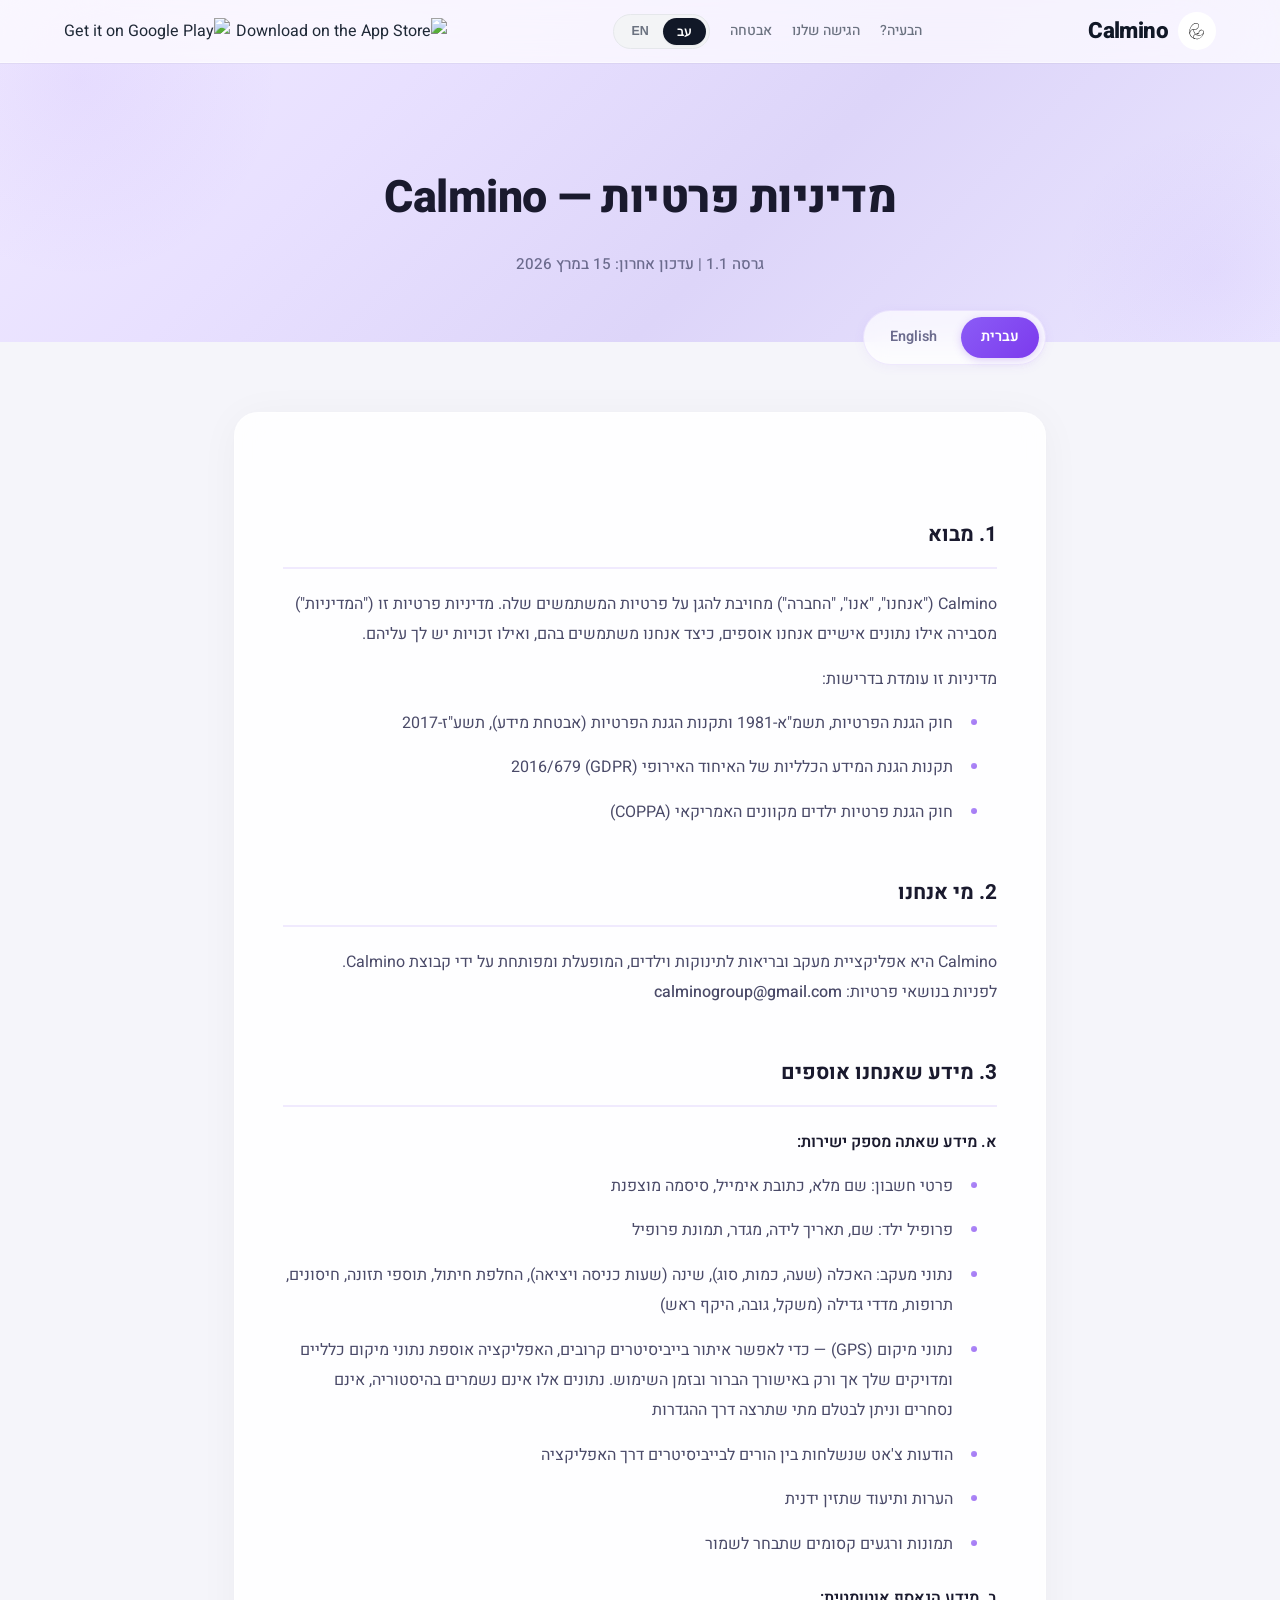
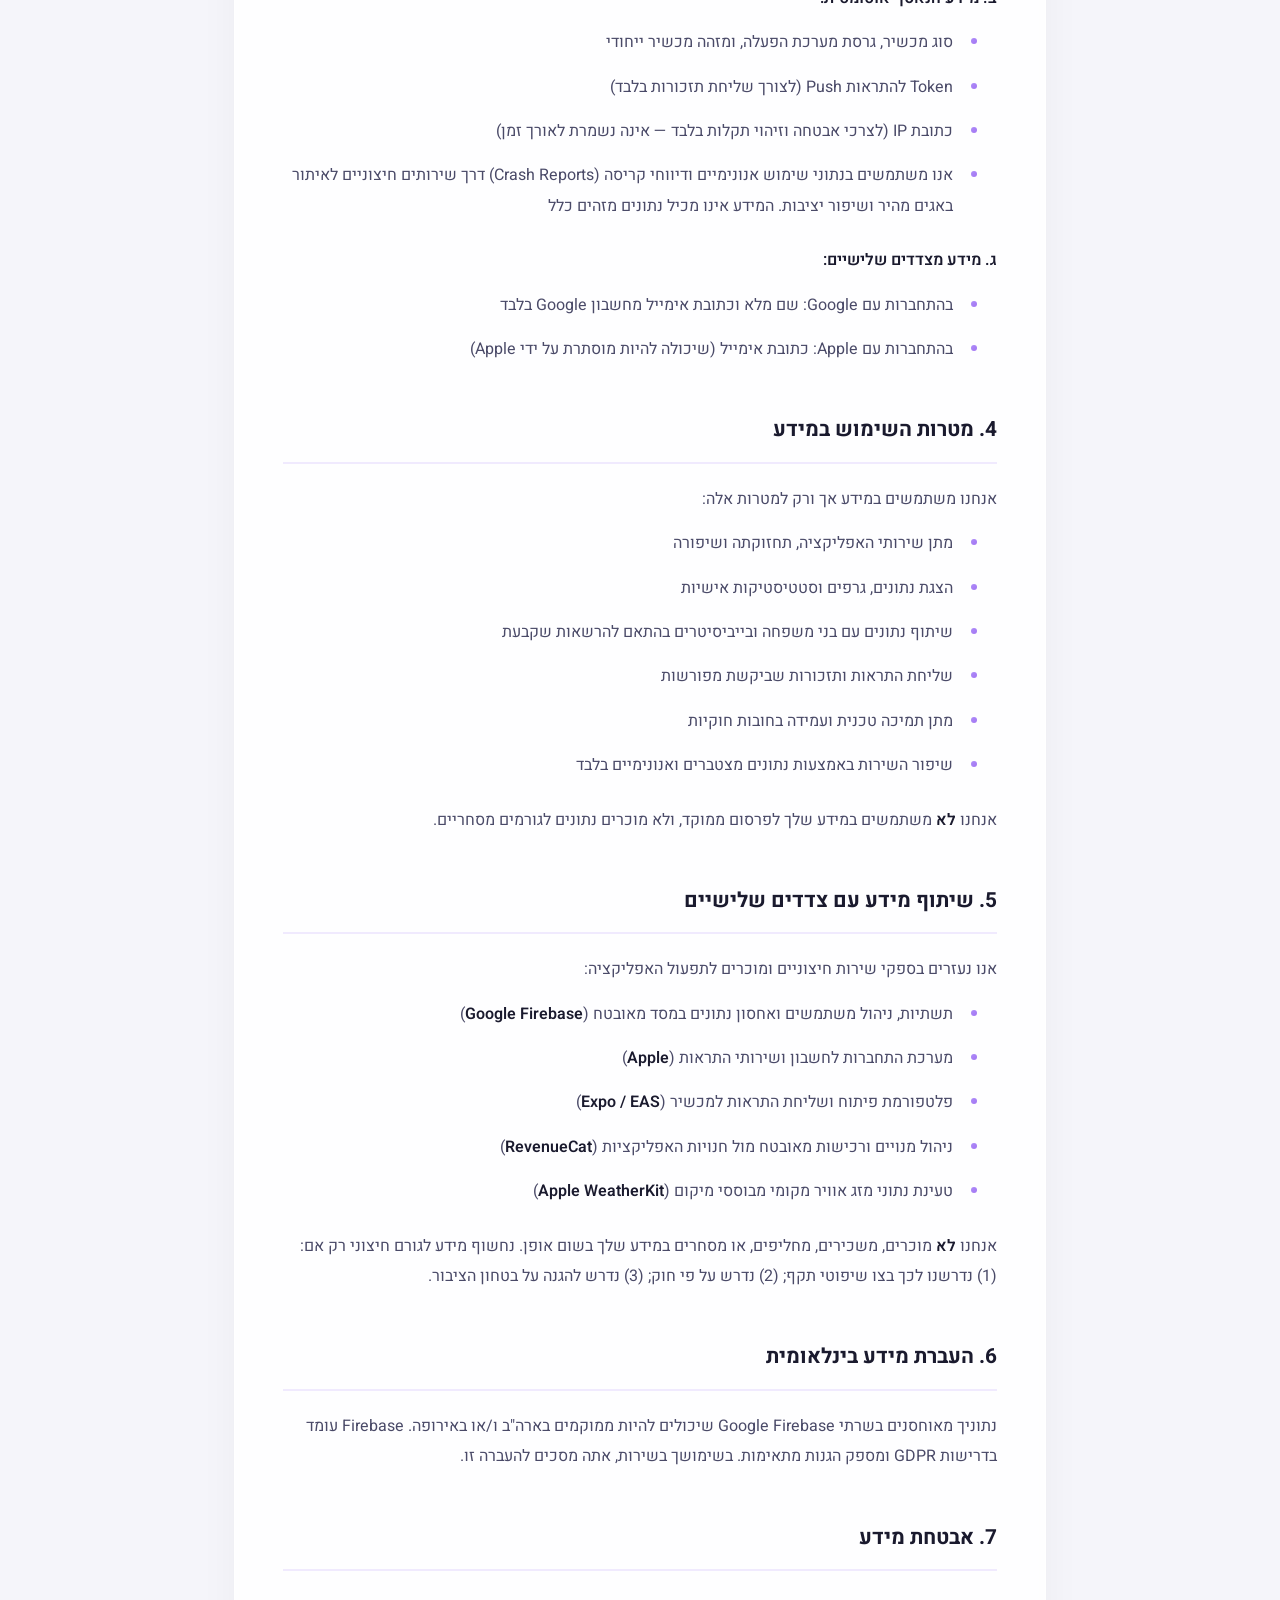
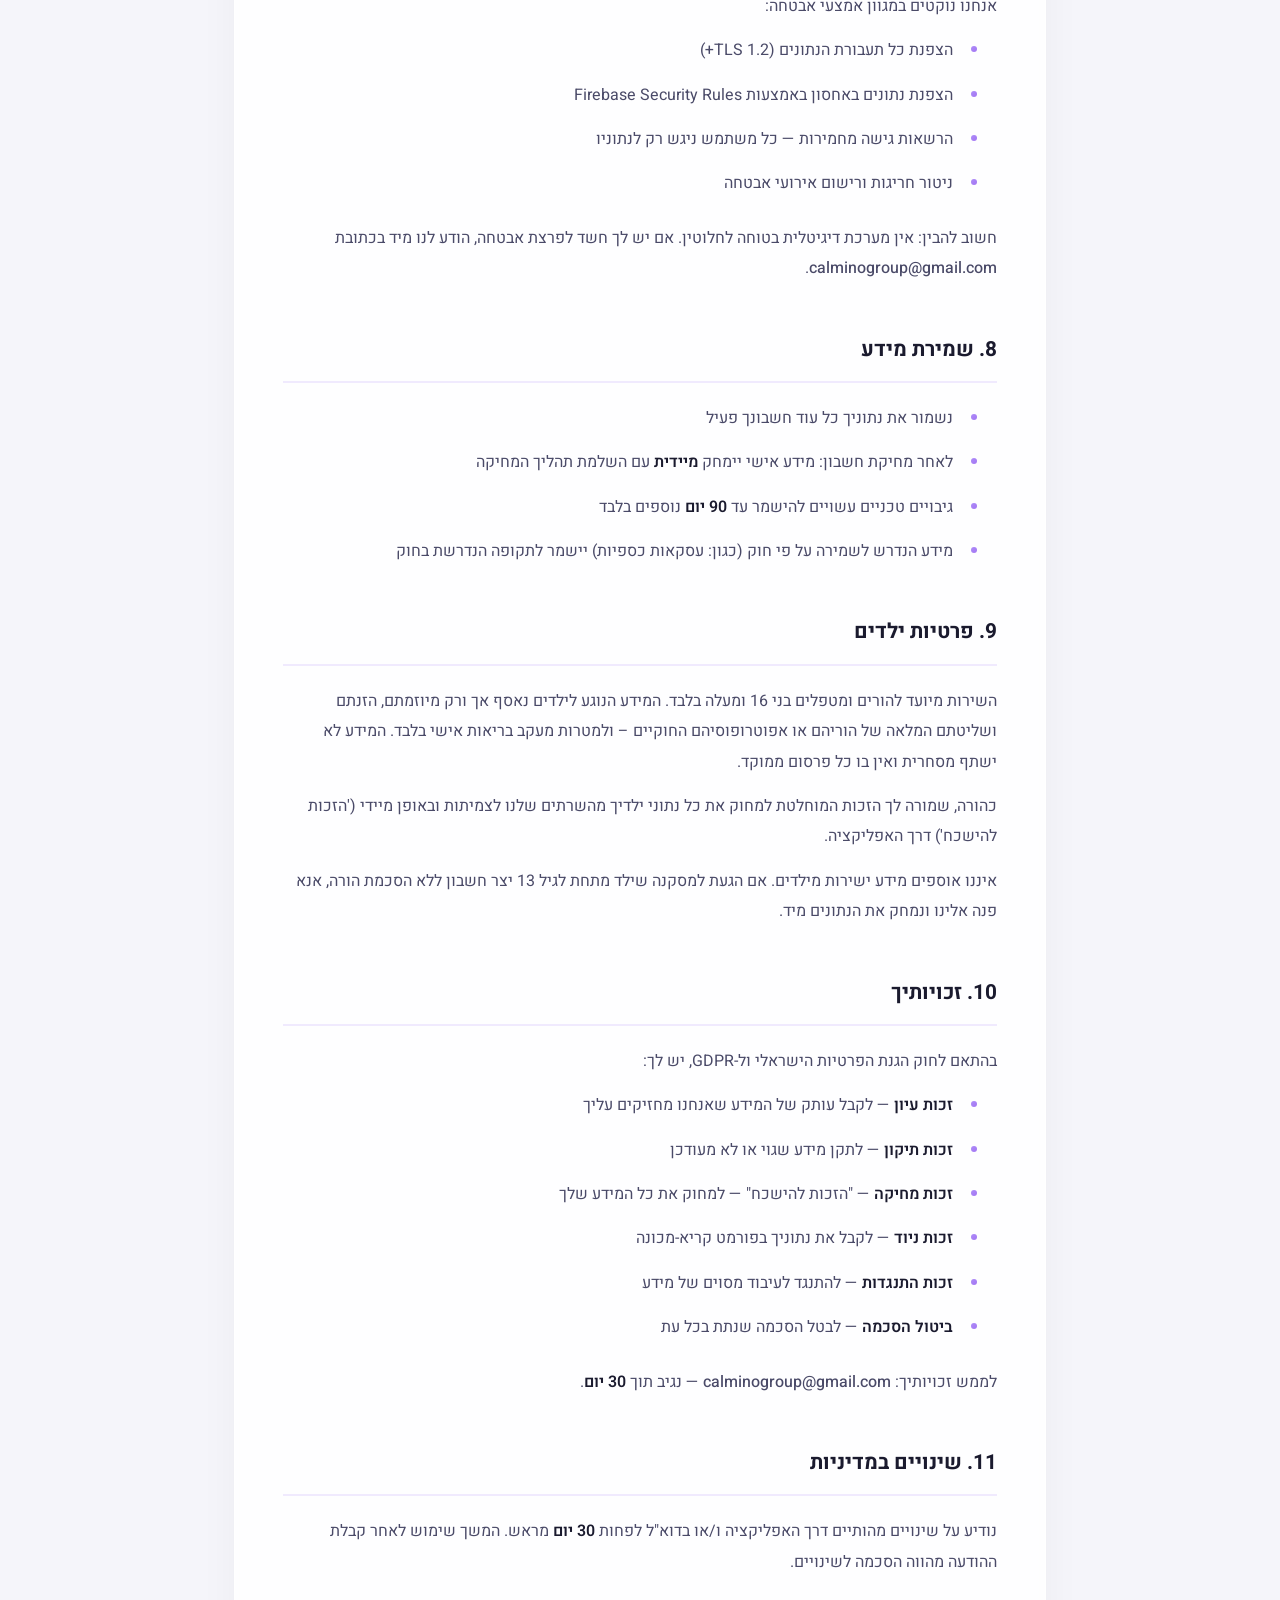
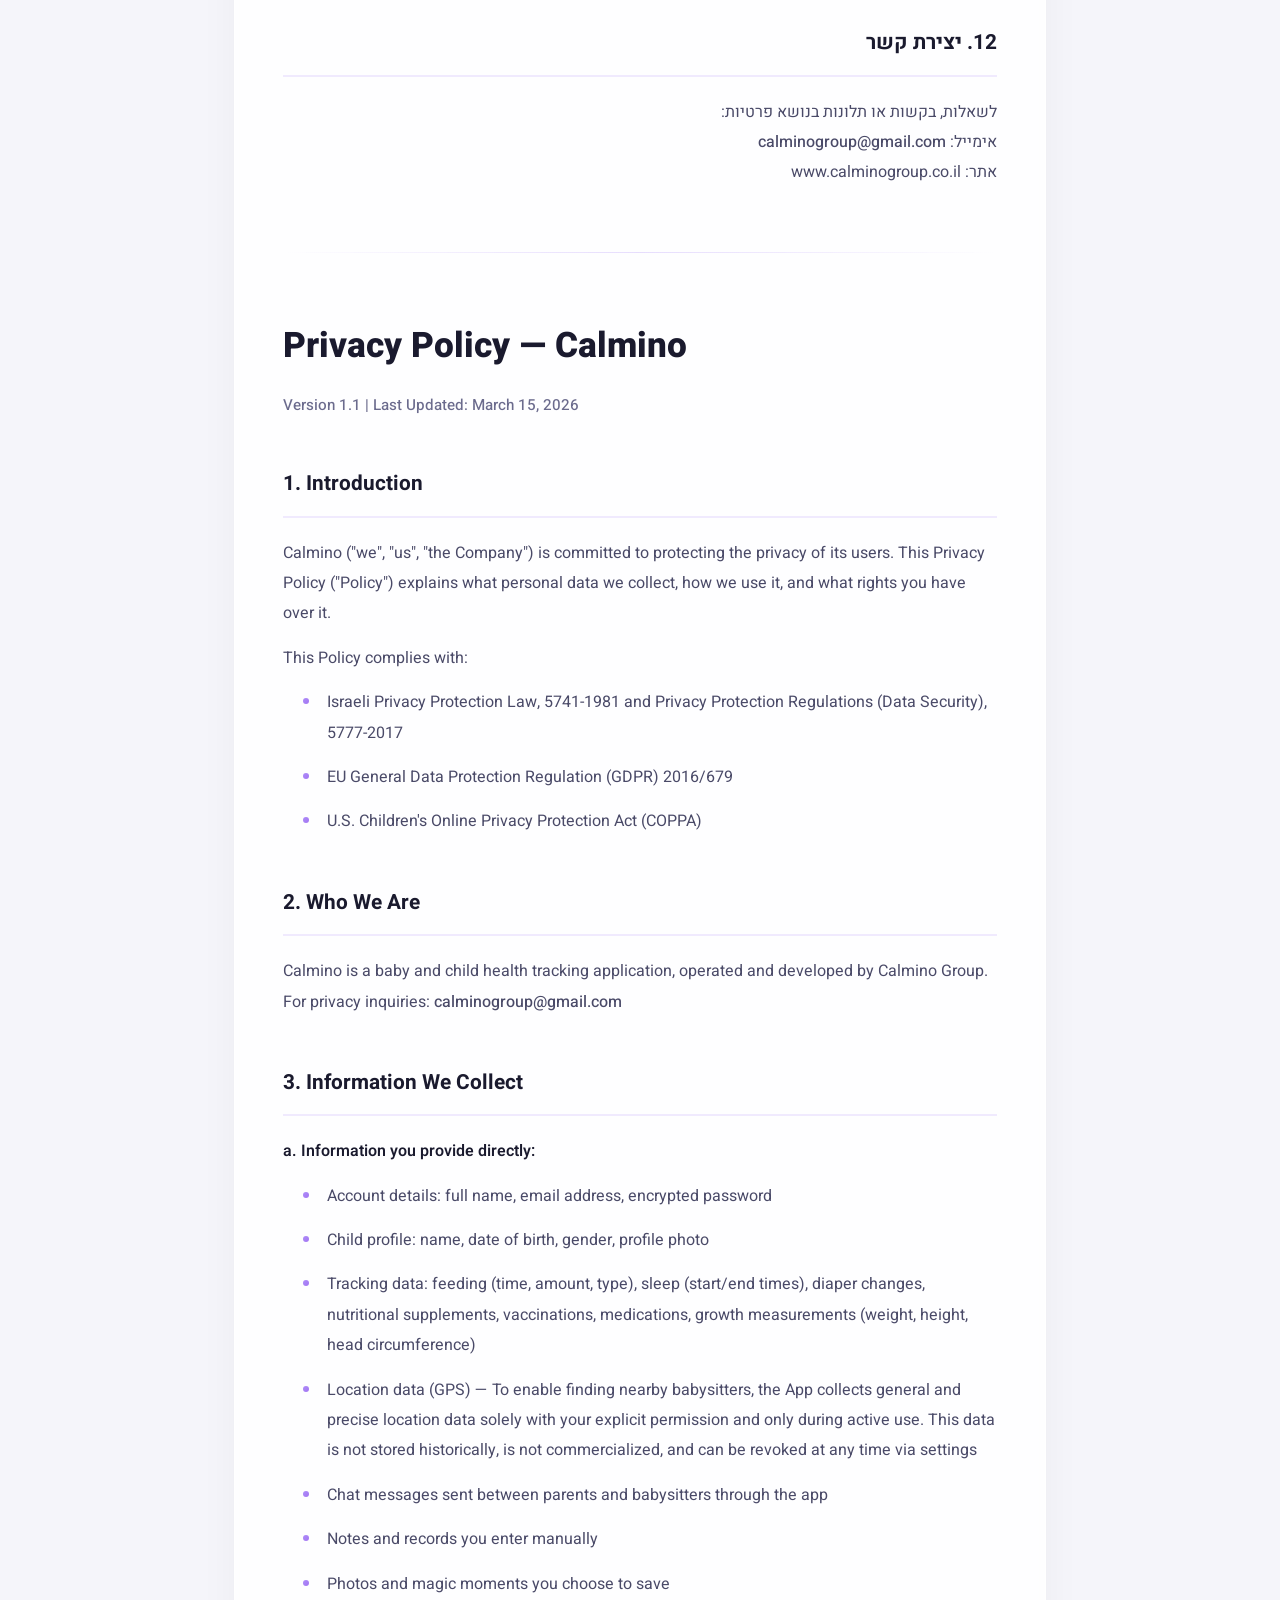
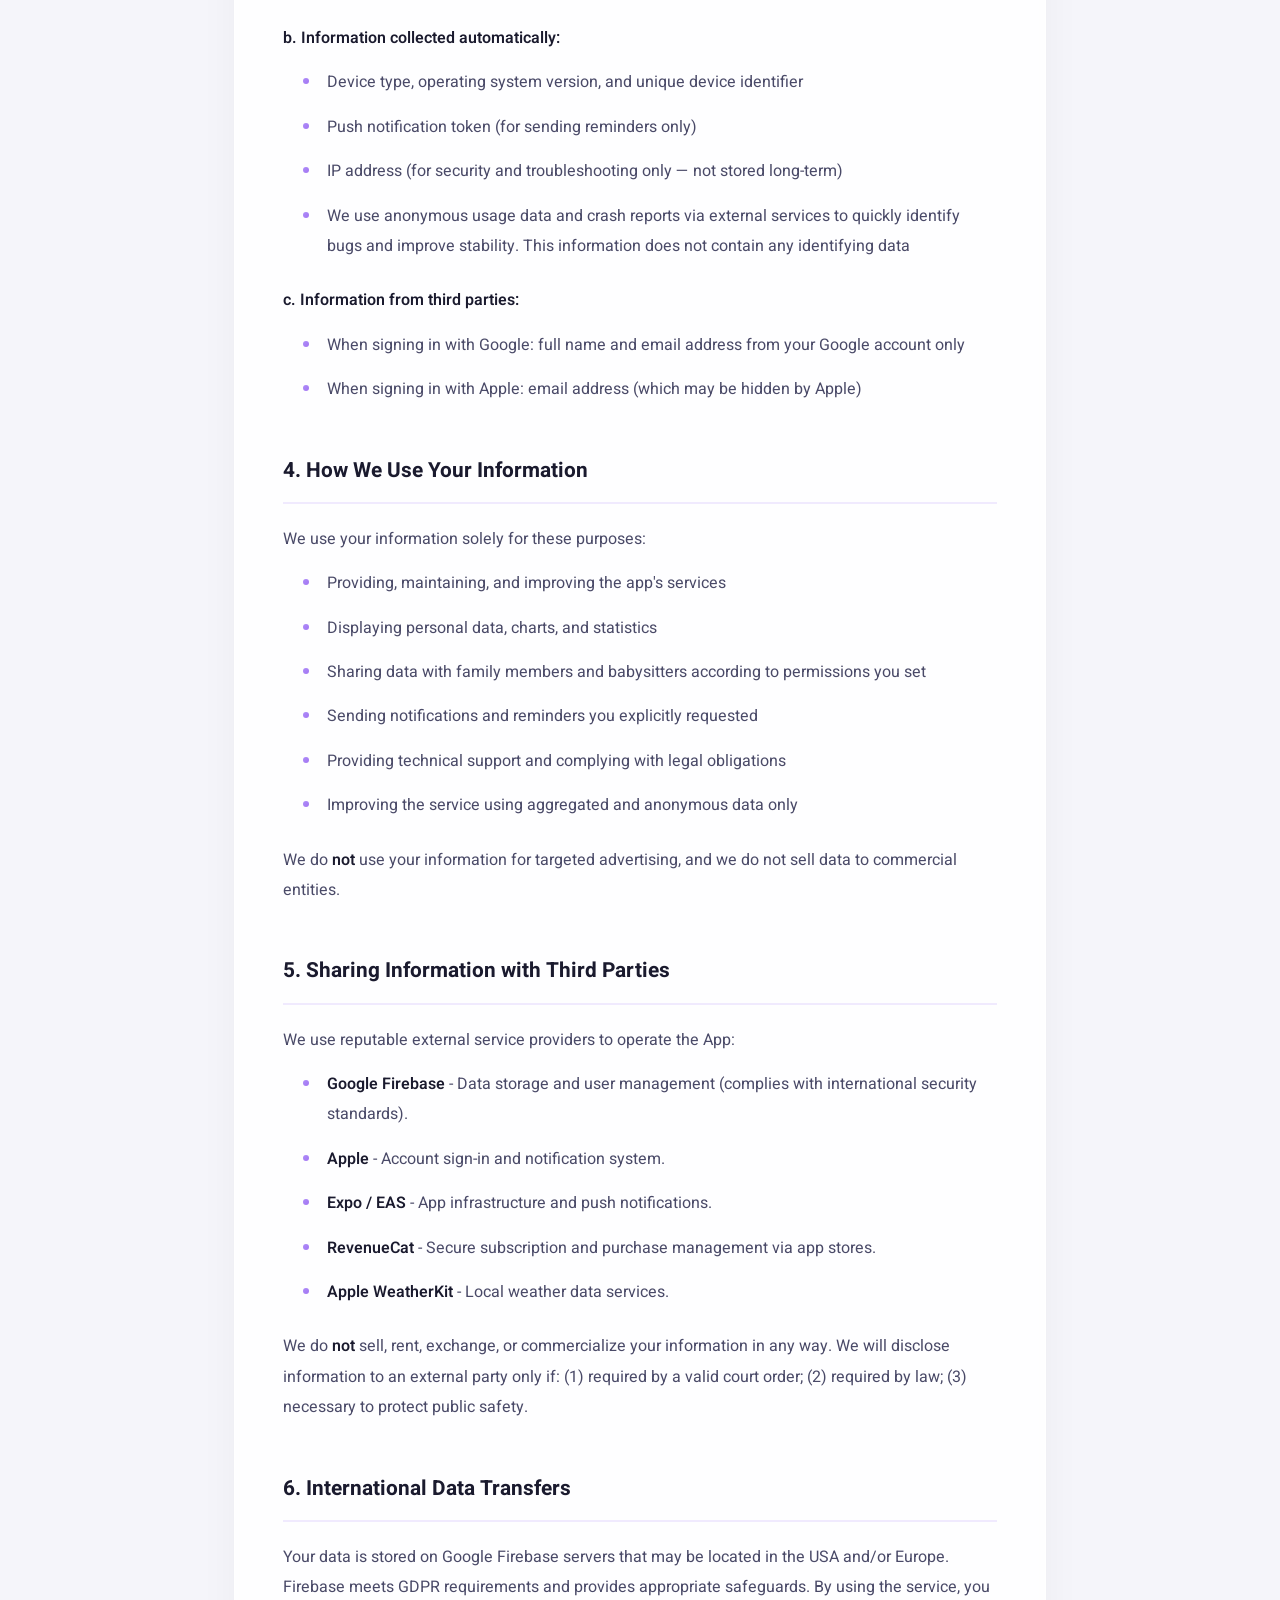
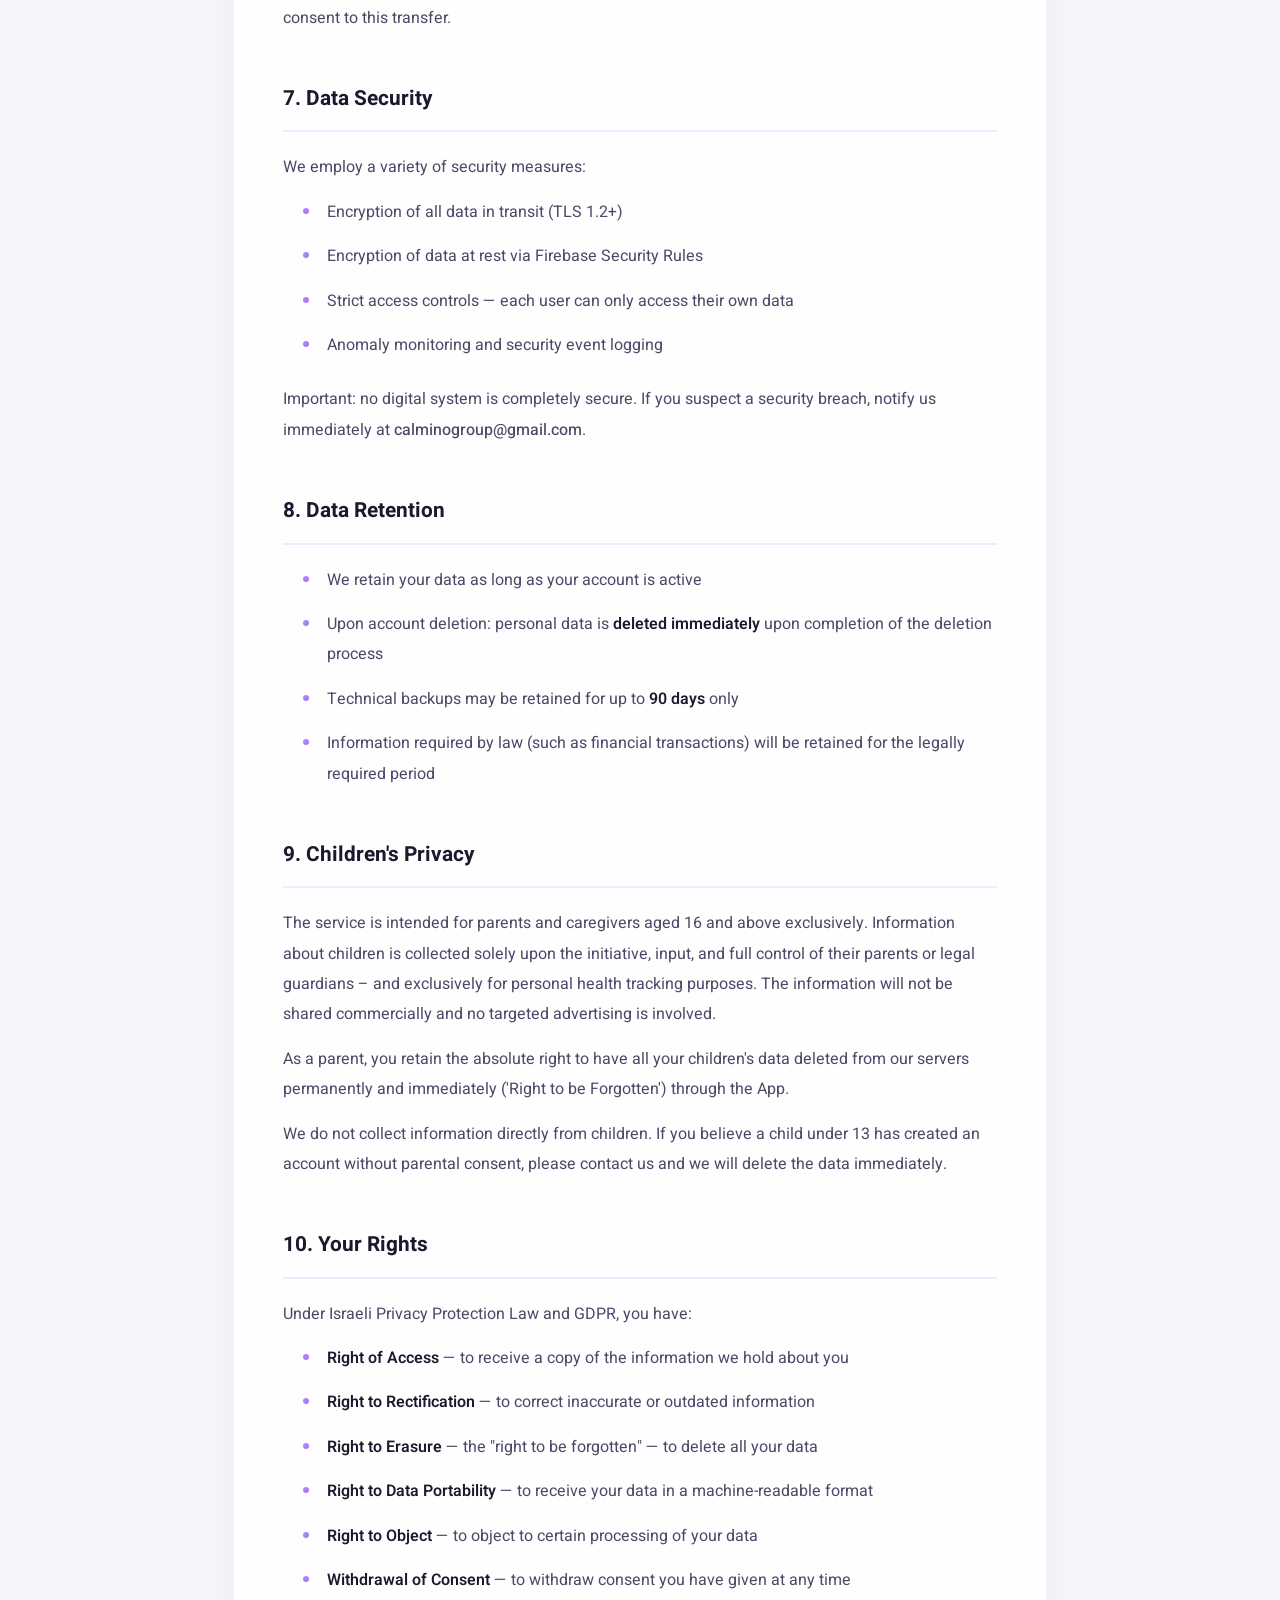
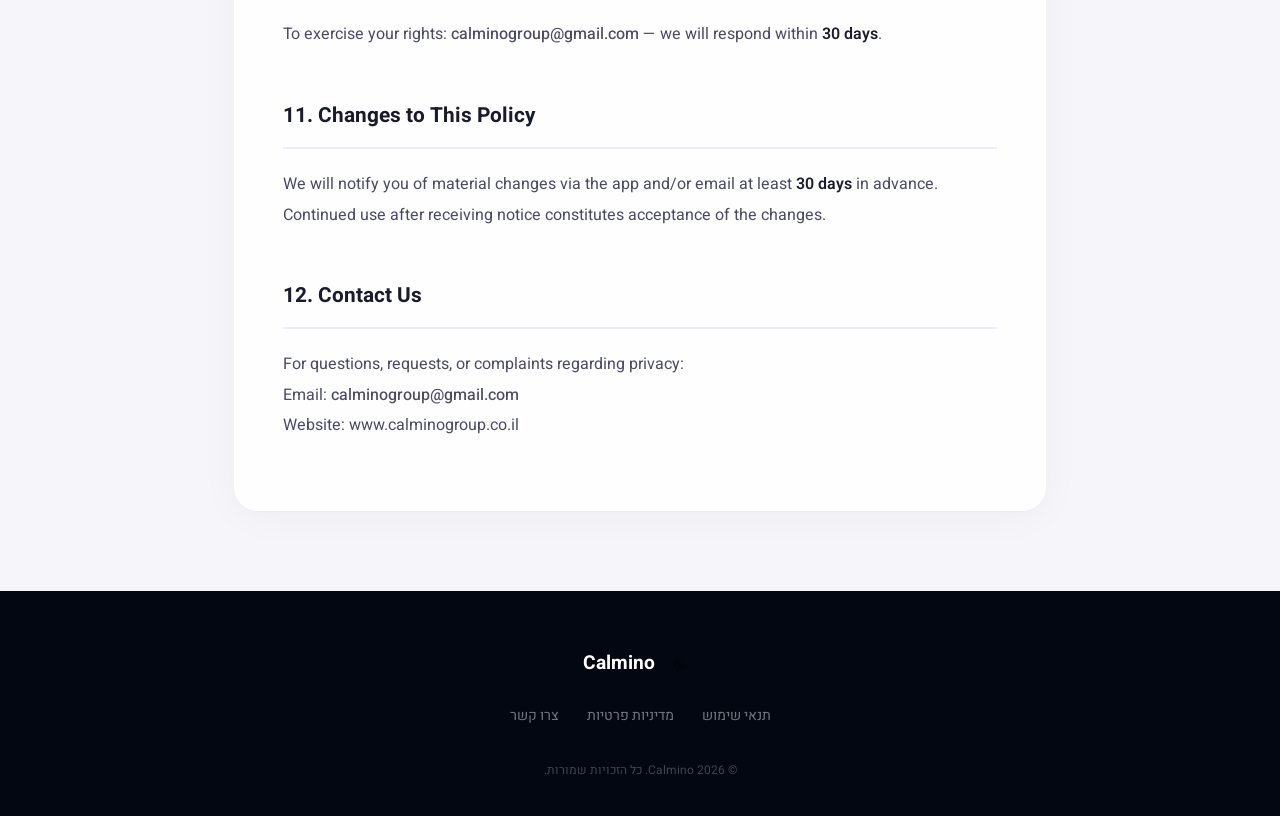
==== commit 874e6b5c: "Premium redesign for Terms and Privacy pages" ====
--- a/privacy.html
+++ b/privacy.html
@@ -11,82 +11,217 @@
         rel="stylesheet">
     <link rel="stylesheet" href="css/style.css">
     <style>
-        .legal-content {
-            padding: 160px 0 80px;
-            max-width: 800px;
-            margin: 0 auto;
-        }
-
-        .legal-content h1 {
-            font-size: 2.5rem;
-            margin-bottom: 40px;
-            color: var(--black);
-        }
-
-        .legal-content h2 {
-            font-size: 1.5rem;
-            margin-top: 48px;
-            margin-bottom: 24px;
-            color: var(--black);
-            font-weight: 700;
-        }
-
-        .legal-content h3 {
-            font-size: 1.25rem;
-            margin-top: 32px;
-            margin-bottom: 16px;
-            color: var(--text-primary);
-        }
-
-        .legal-content p,
-        .legal-content li {
-            font-size: 1rem;
-            color: var(--text-secondary);
-            line-height: 1.8;
-            margin-bottom: 16px;
-        }
-
-        .legal-content ul {
-            padding-right: 24px;
-            margin-bottom: 24px;
-        }
-
+        /* ── Legal Page Hero ── */
+        .legal-hero {
+            background: linear-gradient(135deg, #f0eaff 0%, #e8e0ff 30%, #ddd5f9 60%, #eae5ff 100%);
+            padding: 160px 24px 64px;
+            text-align: center;
+            position: relative;
+            overflow: hidden;
+        }
+        .legal-hero::before {
+            content: '';
+            position: absolute;
+            top: -120px;
+            left: -120px;
+            width: 400px;
+            height: 400px;
+            background: radial-gradient(circle, rgba(139,92,246,0.08) 0%, transparent 70%);
+            border-radius: 50%;
+            pointer-events: none;
+        }
+        .legal-hero::after {
+            content: '';
+            position: absolute;
+            bottom: -80px;
+            right: -80px;
+            width: 300px;
+            height: 300px;
+            background: radial-gradient(circle, rgba(139,92,246,0.06) 0%, transparent 70%);
+            border-radius: 50%;
+            pointer-events: none;
+        }
+        .legal-hero h1 {
+            font-family: 'Heebo', sans-serif;
+            font-size: 2.8rem;
+            font-weight: 800;
+            color: #1a1a2e;
+            margin: 0 0 16px;
+            letter-spacing: -0.5px;
+            position: relative;
+        }
+        .legal-hero .last-updated {
+            font-size: 0.95rem;
+            color: #6b6b8d;
+            font-weight: 500;
+            display: block;
+            margin-bottom: 0;
+            position: relative;
+        }
+
+        /* ── Language Switch ── */
         .legal-content .lang-switch {
             display: inline-flex;
-            gap: 16px;
-            margin-bottom: 40px;
-            background: var(--gray-bg);
-            padding: 8px 16px;
+            gap: 4px;
+            margin-bottom: 48px;
+            background: rgba(255,255,255,0.7);
+            backdrop-filter: blur(12px);
+            -webkit-backdrop-filter: blur(12px);
+            padding: 6px;
             border-radius: 100px;
-        }
-
+            border: 1px solid rgba(139,92,246,0.12);
+            box-shadow: 0 2px 12px rgba(139,92,246,0.06);
+        }
         .legal-content .lang-switch a {
             text-decoration: none;
-            color: var(--text-secondary);
+            color: #6b6b8d;
             font-weight: 600;
             font-size: 0.9rem;
-        }
-
+            padding: 8px 20px;
+            border-radius: 100px;
+            transition: all 0.25s ease;
+        }
         .legal-content .lang-switch a.active {
-            color: var(--accent);
-        }
-
+            background: linear-gradient(135deg, #8b5cf6, #7c3aed);
+            color: #fff;
+            box-shadow: 0 2px 8px rgba(124,58,237,0.25);
+        }
+        .legal-content .lang-switch a:hover:not(.active) {
+            color: #7c3aed;
+            background: rgba(139,92,246,0.06);
+        }
+
+        /* ── Content Card ── */
+        .legal-content {
+            padding: 0 24px 80px;
+            max-width: 860px;
+            margin: -32px auto 0;
+            position: relative;
+            z-index: 2;
+        }
+        .legal-card {
+            background: rgba(255,255,255,0.85);
+            backdrop-filter: blur(20px);
+            -webkit-backdrop-filter: blur(20px);
+            border-radius: 24px;
+            border: 1px solid rgba(255,255,255,0.6);
+            box-shadow: 0 4px 40px rgba(0,0,0,0.04), 0 1px 3px rgba(0,0,0,0.03);
+            padding: 56px 48px;
+        }
+
+        /* ── Section Headings ── */
+        .legal-card h3 {
+            font-family: 'Heebo', sans-serif;
+            font-size: 1.3rem;
+            font-weight: 700;
+            color: #1a1a2e;
+            margin: 48px 0 20px;
+            padding-bottom: 14px;
+            border-bottom: 2px solid rgba(139,92,246,0.12);
+            position: relative;
+            display: flex;
+            align-items: center;
+            gap: 10px;
+        }
+        .legal-card h3::before {
+            display: none;
+        }
+
+        /* ── Paragraphs & Lists ── */
+        .legal-card p,
+        .legal-card li {
+            font-family: 'Heebo', sans-serif;
+            font-size: 1rem;
+            color: #4a4a68;
+            line-height: 1.9;
+            margin-bottom: 14px;
+            font-weight: 400;
+        }
+        .legal-card p strong,
+        .legal-card li strong {
+            color: #1a1a2e;
+            font-weight: 600;
+        }
+        .legal-card ul {
+            padding-right: 20px;
+            margin-bottom: 24px;
+            list-style: none;
+        }
+        .legal-card ul li {
+            position: relative;
+            padding-right: 24px;
+        }
+        .legal-card ul li::before {
+            content: '';
+            position: absolute;
+            right: 0;
+            top: 11px;
+            width: 6px;
+            height: 6px;
+            border-radius: 50%;
+            background: linear-gradient(135deg, #8b5cf6, #7c3aed);
+            opacity: 0.7;
+        }
+
+        /* ── Links ── */
+        .legal-card a {
+            color: #7c3aed;
+            text-decoration: none;
+            font-weight: 500;
+            transition: all 0.2s ease;
+            border-bottom: 1px solid transparent;
+        }
+        .legal-card a:hover {
+            color: #6d28d9;
+            border-bottom-color: rgba(124,58,237,0.3);
+        }
+
+        /* ── Section Divider (HR) ── */
+        .legal-content hr {
+            margin: 64px 0;
+            border: 0;
+            height: 1px;
+            background: linear-gradient(to left, transparent, rgba(139,92,246,0.2), transparent);
+        }
+
+        /* ── English Section ── */
+        .legal-card section[id="english"] ul {
+            padding-right: 0;
+            padding-left: 20px;
+        }
+        .legal-card section[id="english"] ul li {
+            padding-right: 0;
+            padding-left: 24px;
+        }
+        .legal-card section[id="english"] ul li::before {
+            right: auto;
+            left: 0;
+        }
+
+        /* ── Responsive ── */
         @media (max-width: 768px) {
+            .legal-hero {
+                padding: 120px 20px 48px;
+            }
+            .legal-hero h1 {
+                font-size: 2rem;
+            }
             .legal-content {
-                padding: 100px 20px 60px;
+                padding: 0 16px 60px;
+                margin-top: -24px;
             }
-            .legal-content h1 {
-                font-size: 1.75rem;
+            .legal-card {
+                padding: 36px 24px;
+                border-radius: 20px;
             }
-            .legal-content h2 {
-                font-size: 1.2rem;
+            .legal-card h3 {
+                font-size: 1.12rem;
+                margin-top: 36px;
             }
-            .legal-content h3 {
-                font-size: 1.05rem;
-            }
-            .legal-content p,
-            .legal-content li {
-                font-size: 0.92rem;
+            .legal-card p,
+            .legal-card li {
+                font-size: 0.93rem;
+                line-height: 1.85;
             }
         }
     </style>
@@ -122,6 +257,12 @@
         </div>
     </nav>
 
+    <!-- HERO -->
+    <div class="legal-hero">
+        <h1>מדיניות פרטיות — Calmino</h1>
+        <span class="last-updated">גרסה 1.1 | עדכון אחרון: 15 במרץ 2026</span>
+    </div>
+
     <!-- CONTENT -->
     <main class="container legal-content">
         <div class="lang-switch">
@@ -129,11 +270,8 @@
             <a href="#english">English</a>
         </div>
 
+      <div class="legal-card">
         <section id="hebrew">
-            <h1>מדיניות פרטיות — Calmino</h1>
-            <span class="last-updated"
-                style="font-size: 0.9rem; color: var(--text-secondary); margin-bottom: 48px; display: block;">גרסה 1.1 |
-                עדכון אחרון: 15 במרץ 2026</span>
 
             <h3>1. מבוא</h3>
             <p>Calmino ("אנחנו", "אנו", "החברה") מחויבת להגן על פרטיות המשתמשים שלה. מדיניות פרטיות זו ("המדיניות") מסבירה אילו נתונים אישיים אנחנו אוספים, כיצד אנחנו משתמשים בהם, ואילו זכויות יש לך עליהם.</p>
@@ -244,11 +382,11 @@
                 אתר: www.calminogroup.co.il</p>
         </section>
 
-        <hr style="margin: 64px 0; border: 0; border-top: 1px solid var(--gray-200);">
+        <hr>
 
         <section id="english" style="direction: ltr; text-align: left;">
-            <h1>Privacy Policy — Calmino</h1>
-            <span class="last-updated" style="font-size: 0.9rem; color: var(--text-secondary); margin-bottom: 48px; display: block;">Version 1.1 | Last Updated: March 15, 2026</span>
+            <h1 style="font-family:'Heebo',sans-serif;font-size:2.2rem;font-weight:800;color:#1a1a2e;margin:0 0 16px;">Privacy Policy — Calmino</h1>
+            <span class="last-updated" style="display: block; margin-bottom: 48px; color: #6b6b8d; font-size: 0.95rem; font-weight:500;">Version 1.1 | Last Updated: March 15, 2026</span>
 
             <h3>1. Introduction</h3>
             <p>Calmino ("we", "us", "the Company") is committed to protecting the privacy of its users. This Privacy Policy ("Policy") explains what personal data we collect, how we use it, and what rights you have over it.</p>
@@ -358,6 +496,7 @@
                 Email: <a href="mailto:calminogroup@gmail.com" style="color: var(--accent);">calminogroup@gmail.com</a><br>
                 Website: www.calminogroup.co.il</p>
         </section>
+      </div>
     </main>
 
     <!-- FOOTER -->
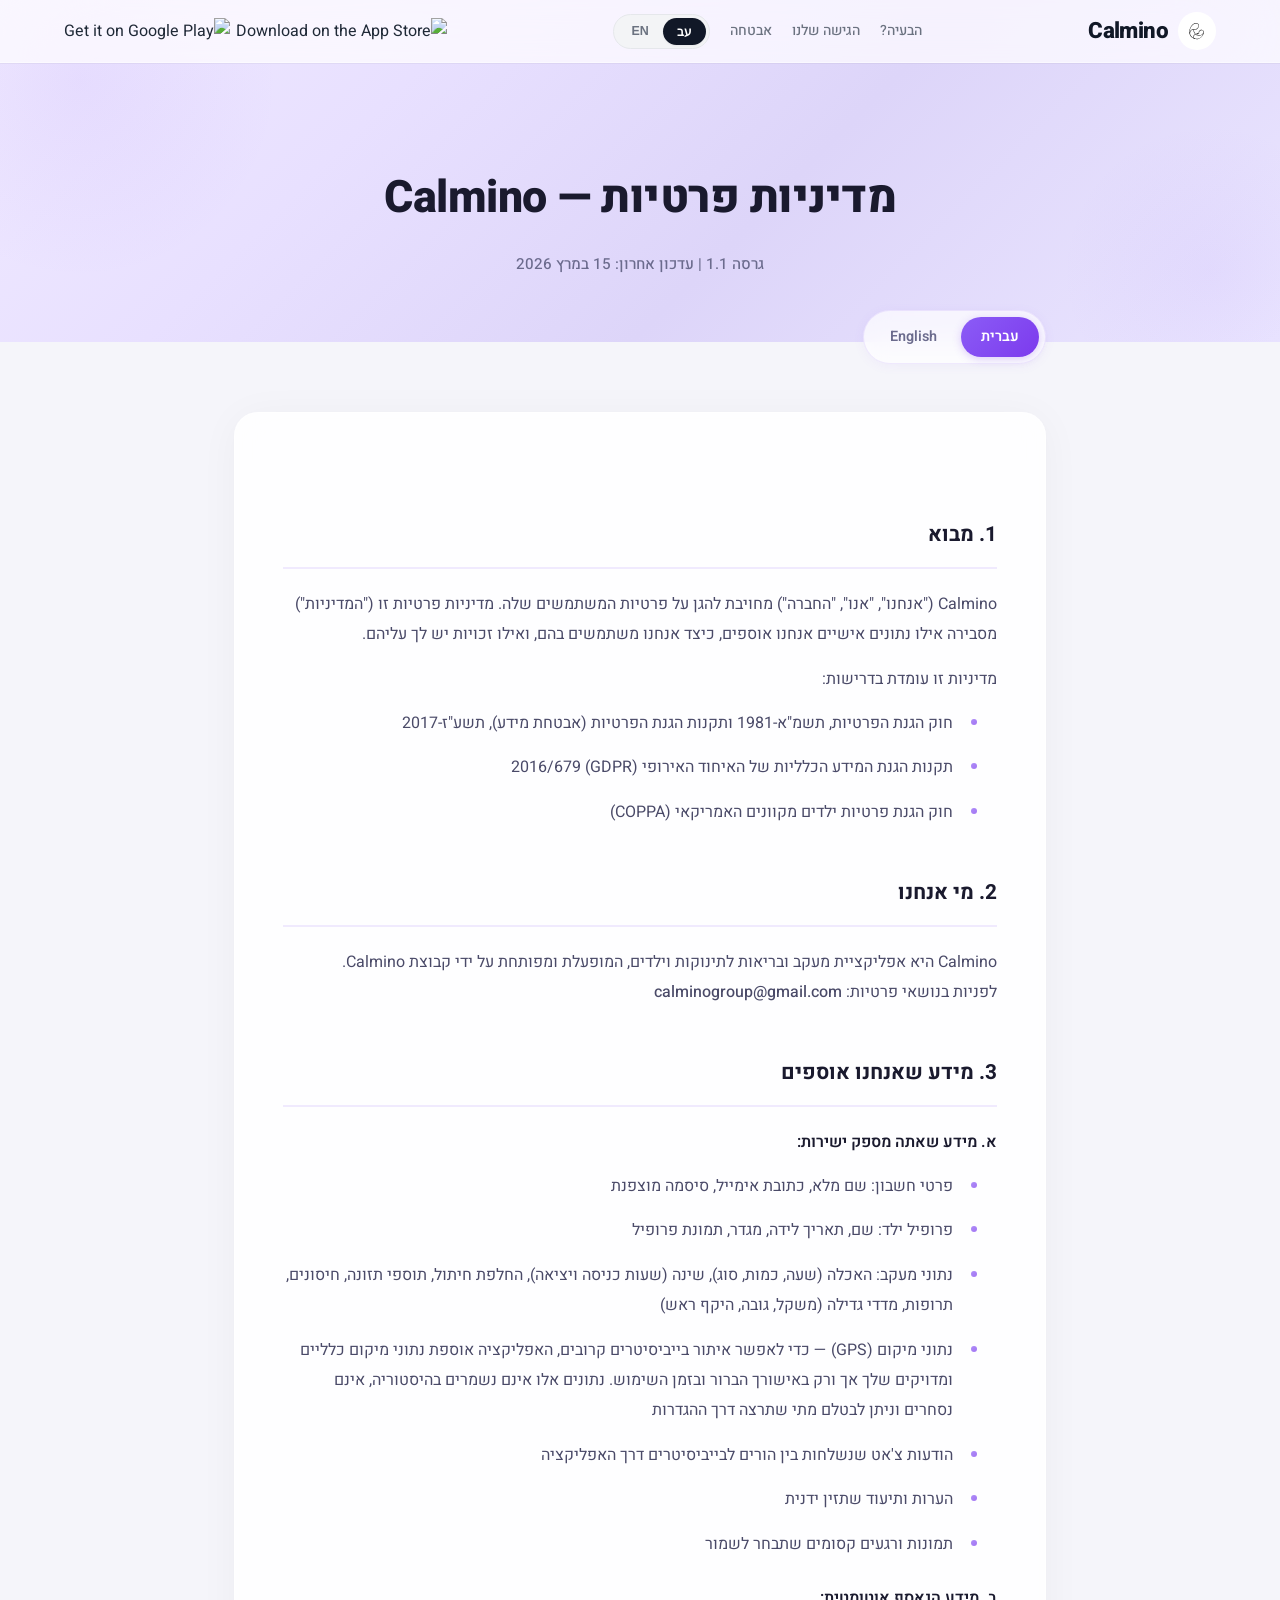
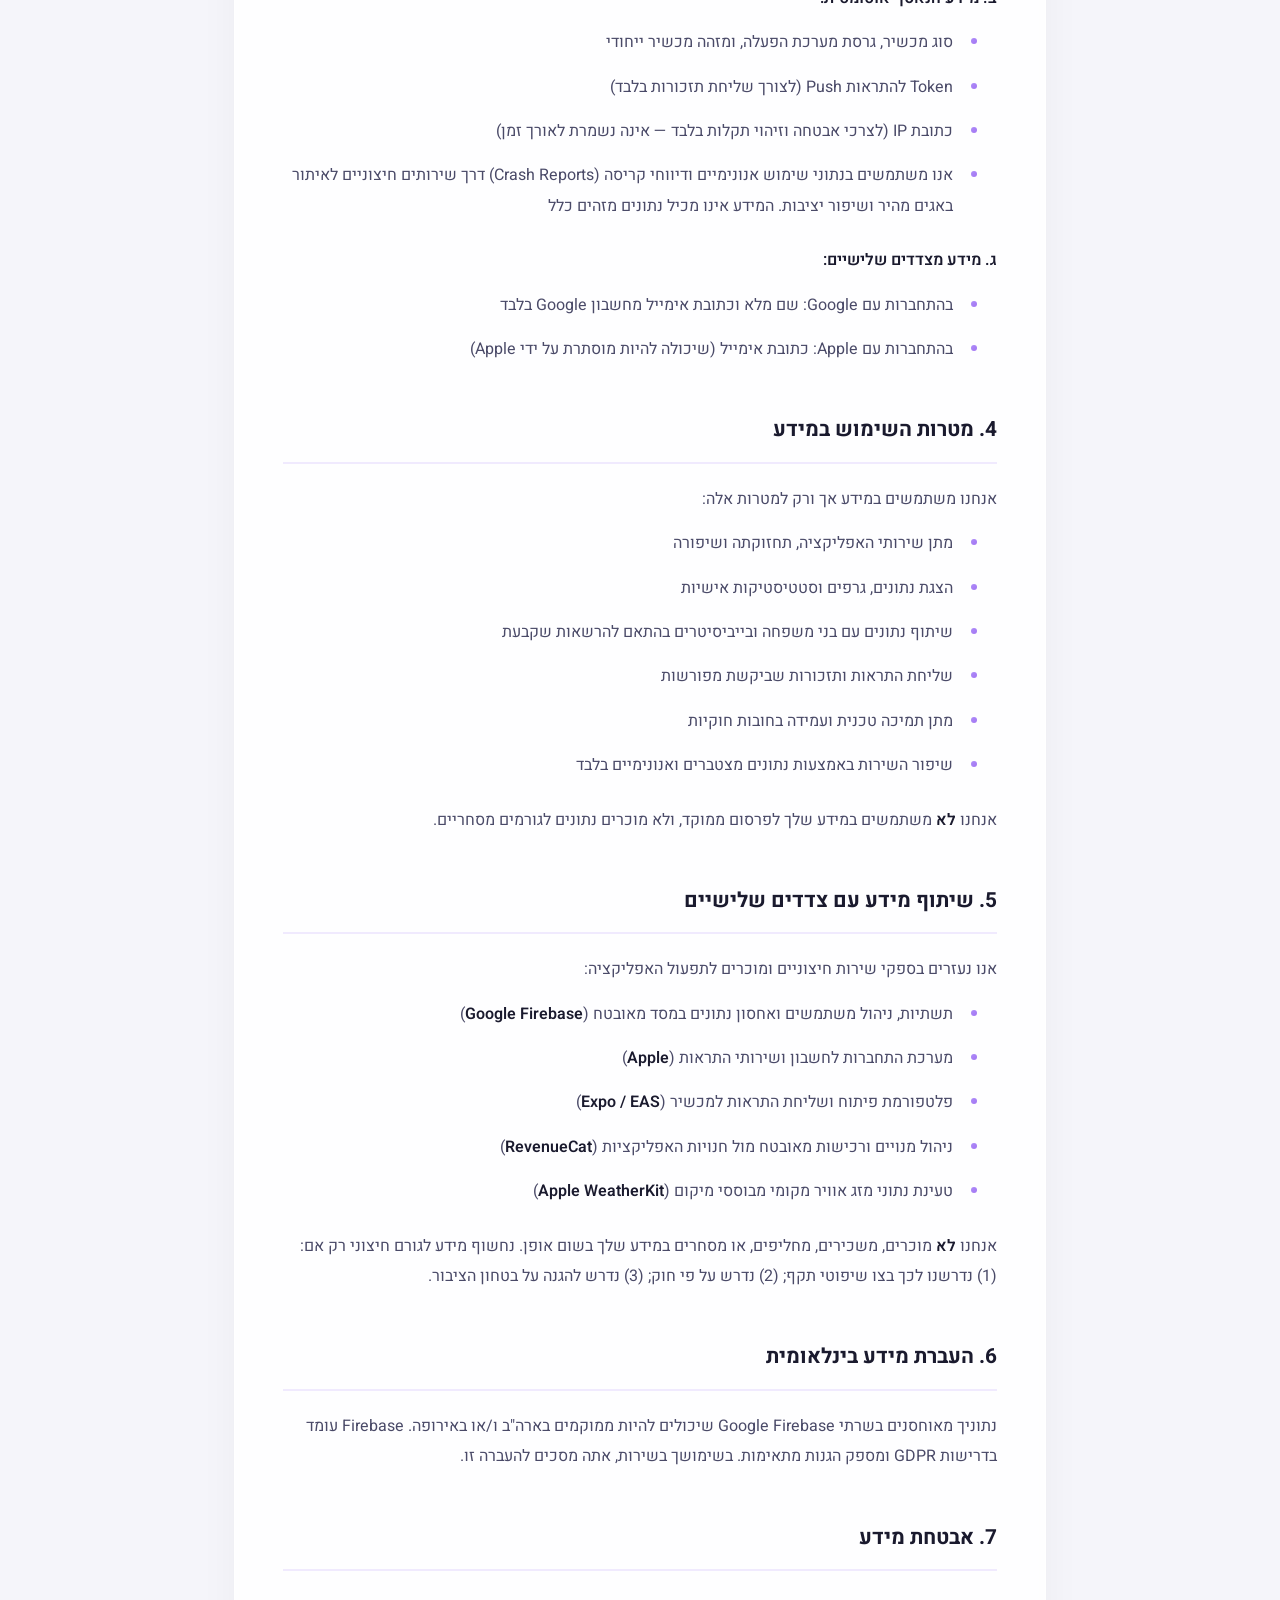
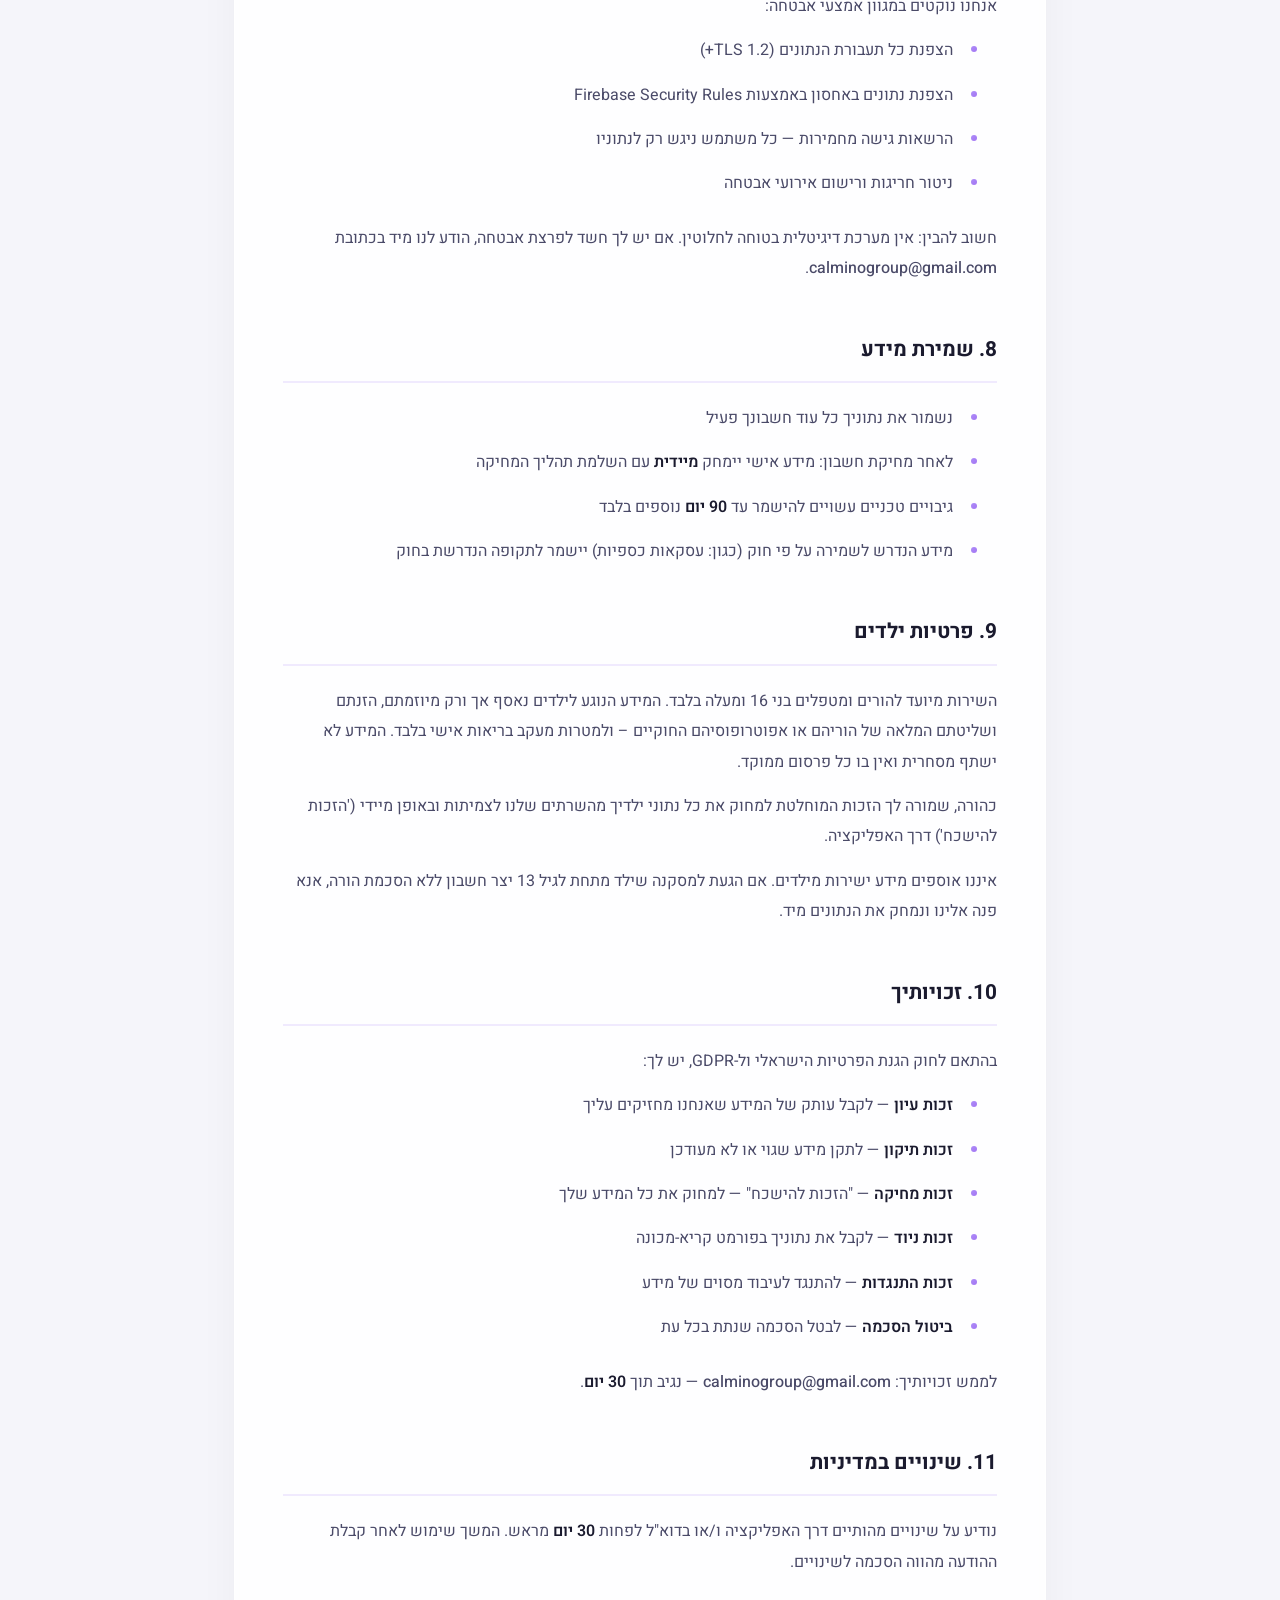
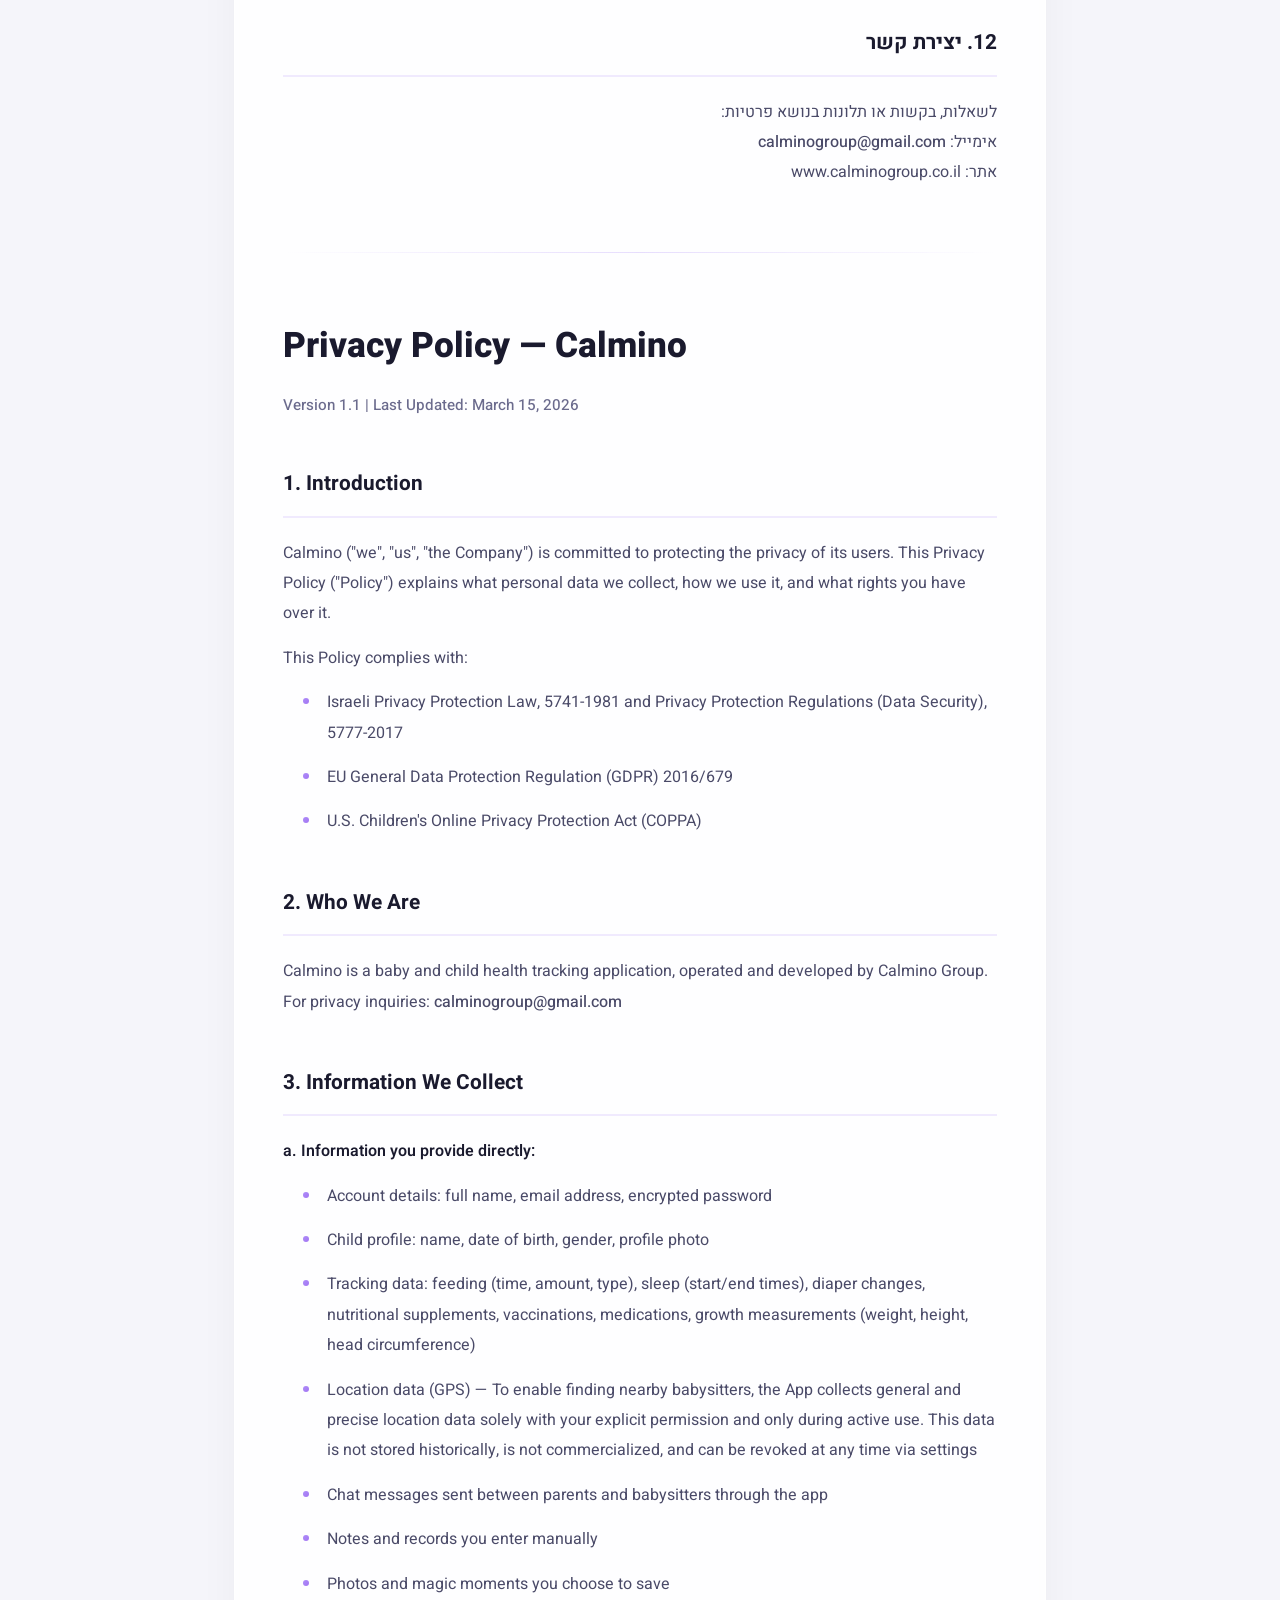
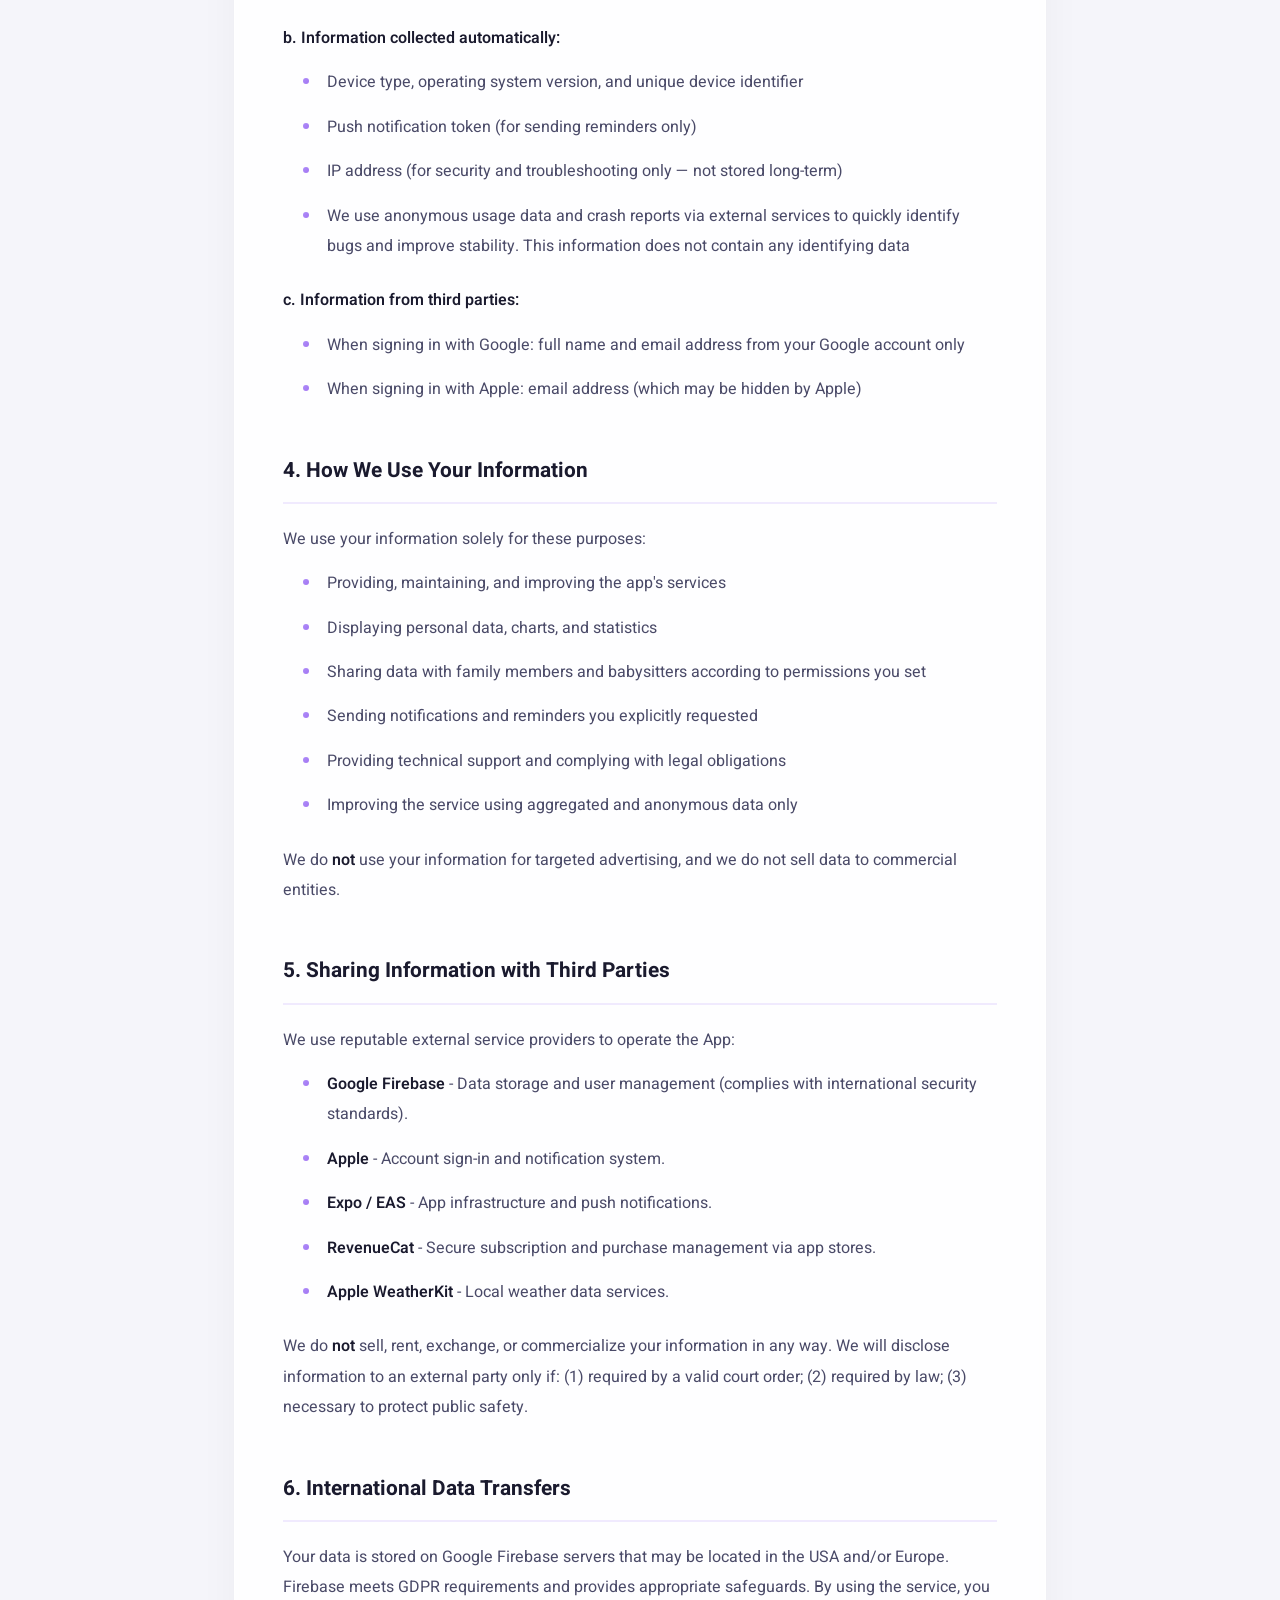
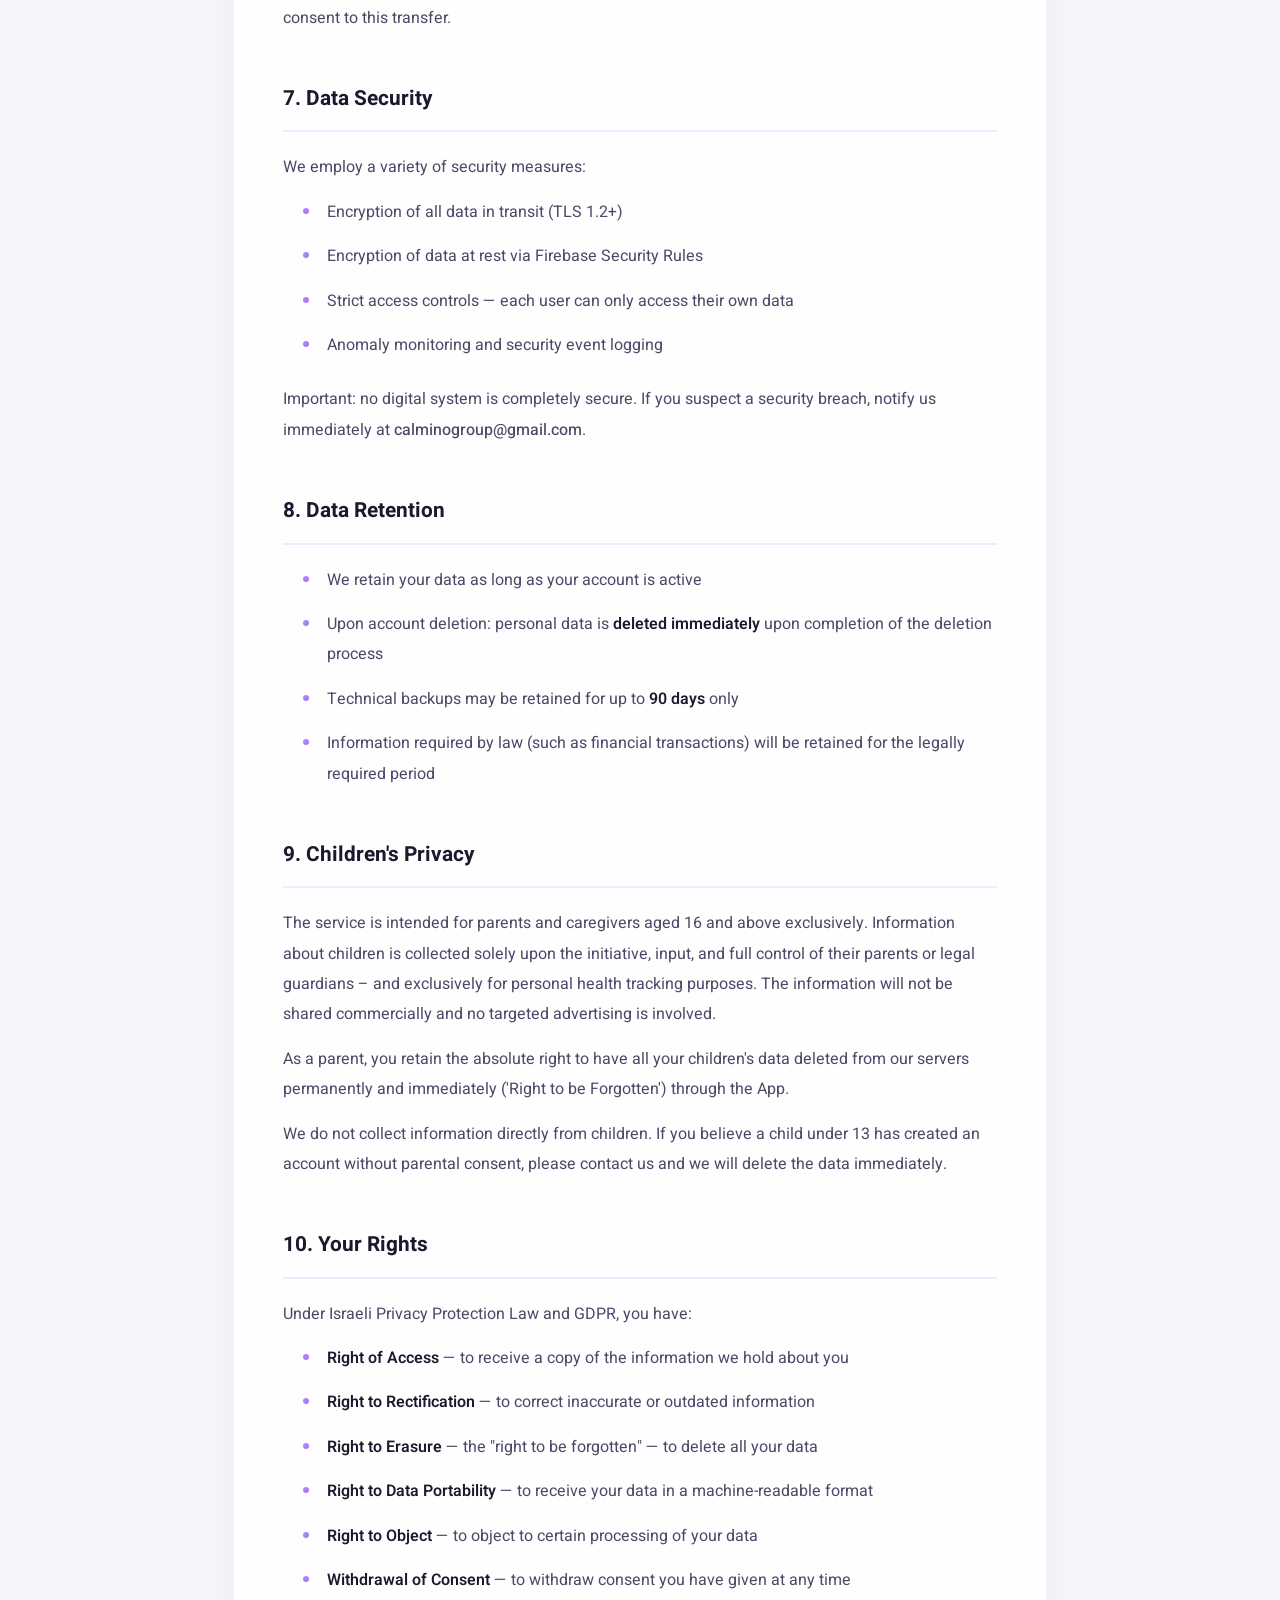
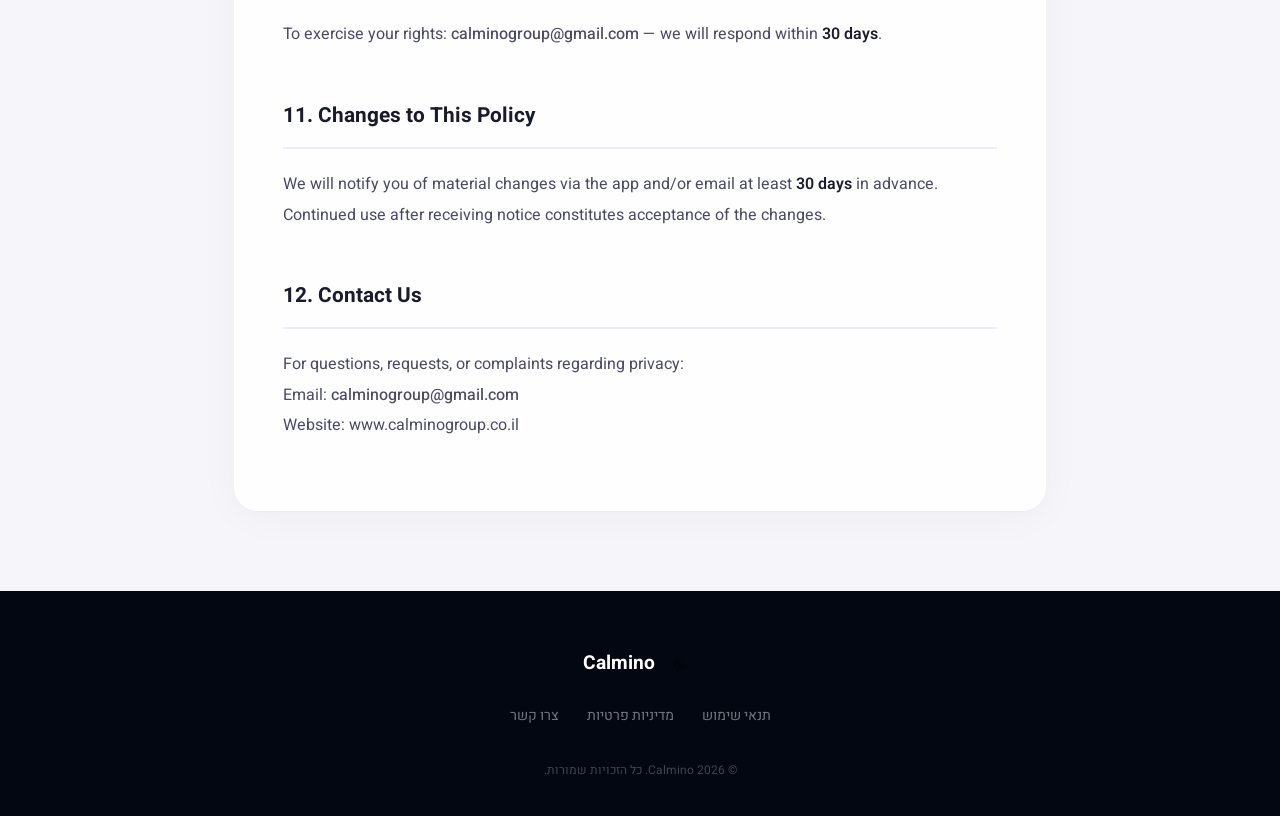
==== commit d27ad479: "Update App Store buttons with real Apple link and Coming Soon popup for Google Play - All Apple App " ====
--- a/privacy.html
+++ b/privacy.html
@@ -246,7 +246,7 @@
             </div>
         </div>
         <div class="nav-badges">
-            <a href="#" class="nav-store-badge">
+            <a href="https://apps.apple.com/il/app/calmino/id6756817719?l=he" target="_blank" class="nav-store-badge">
                 <img src="https://developer.apple.com/assets/elements/badges/download-on-the-app-store.svg"
                     alt="Download on the App Store">
             </a>
@@ -516,6 +516,9 @@
             </div>
         </div>
     </footer>
+
+    <!-- Accessibility Widget (UserWay) — Israeli Standard 5568 / WCAG 2.0 AA -->
+    <script src="https://cdn.userway.org/widget.js" data-account="zLOyTPlIrb" defer></script>
 </body>
 
 </html>
--- a/css/style.css
+++ b/css/style.css
@@ -2437,6 +2437,11 @@
   .hamburger-btn {
     display: flex;
     order: -1; /* Move to the right side in RTL layout */
+  }
+
+  /* Move UserWay accessibility widget below navbar on mobile */
+  .uwy > * {
+    top: 80px !important;
   }
 
   .nav-badges {
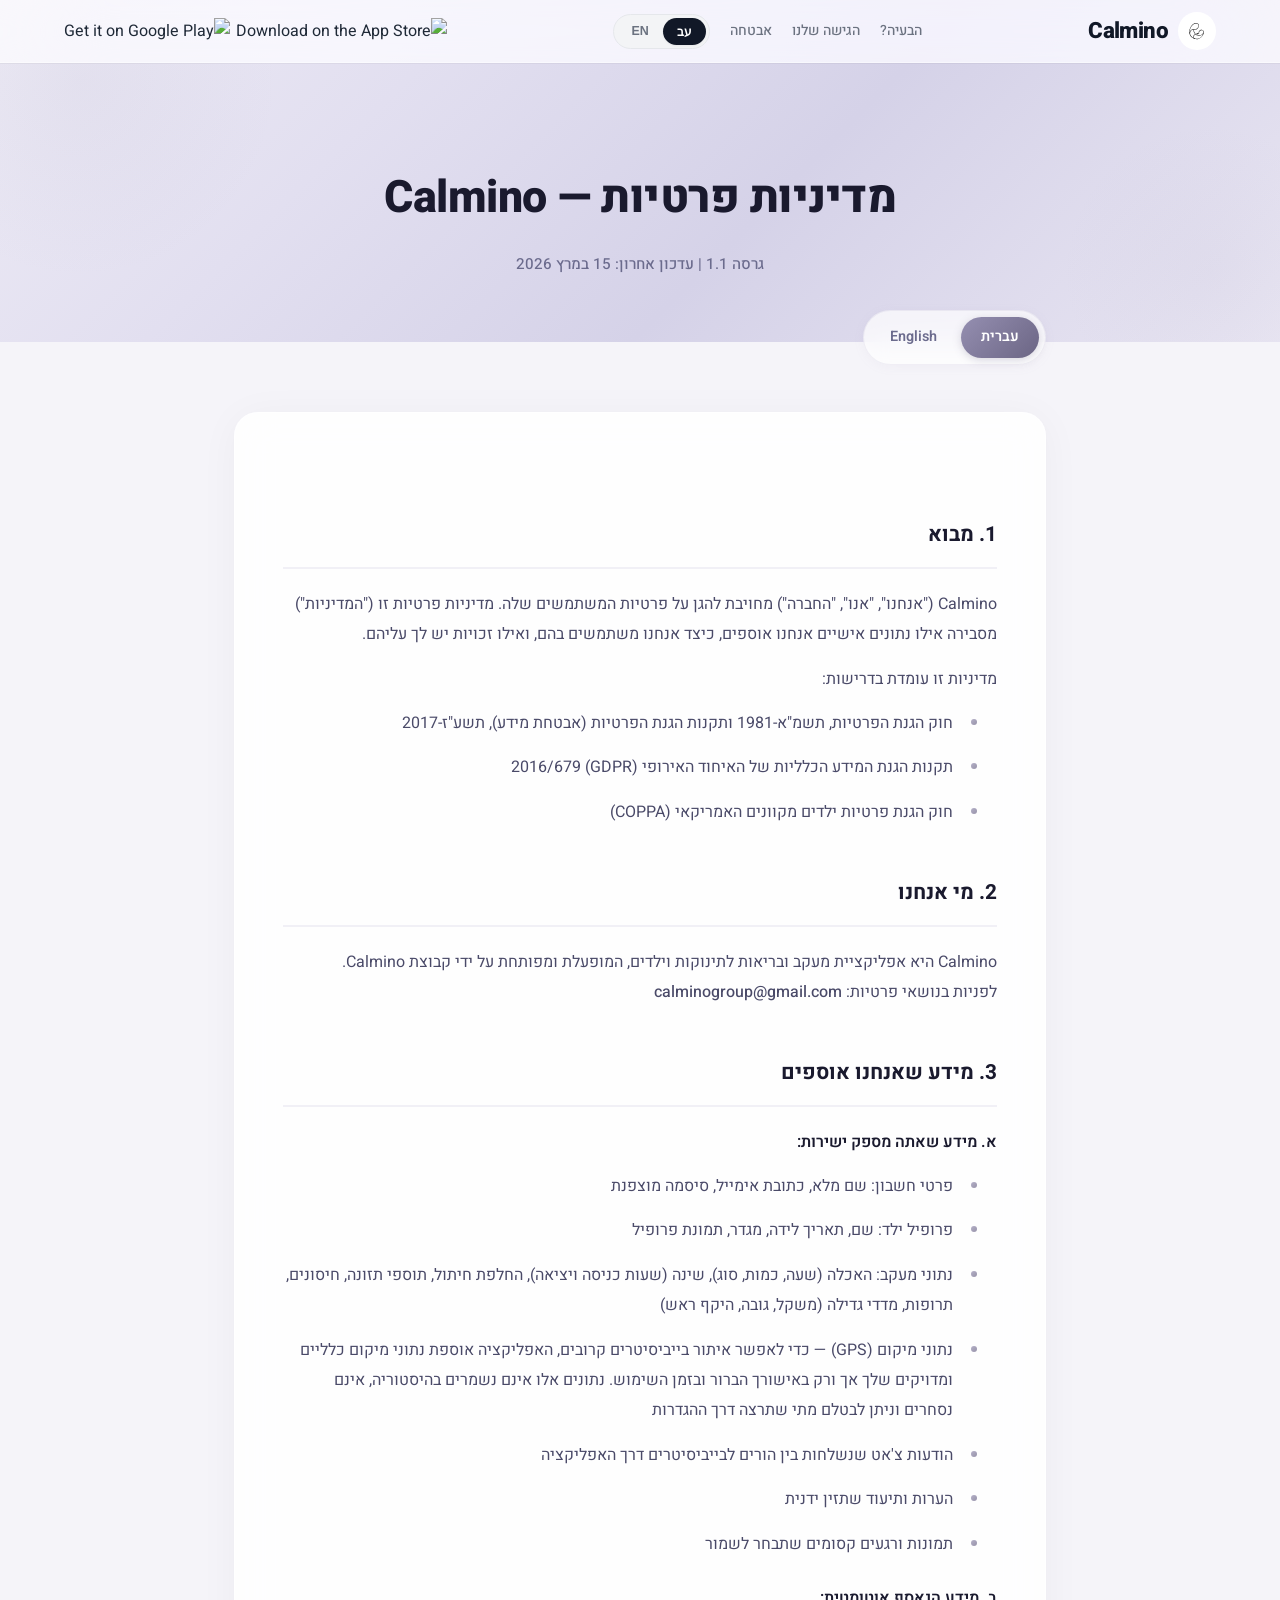
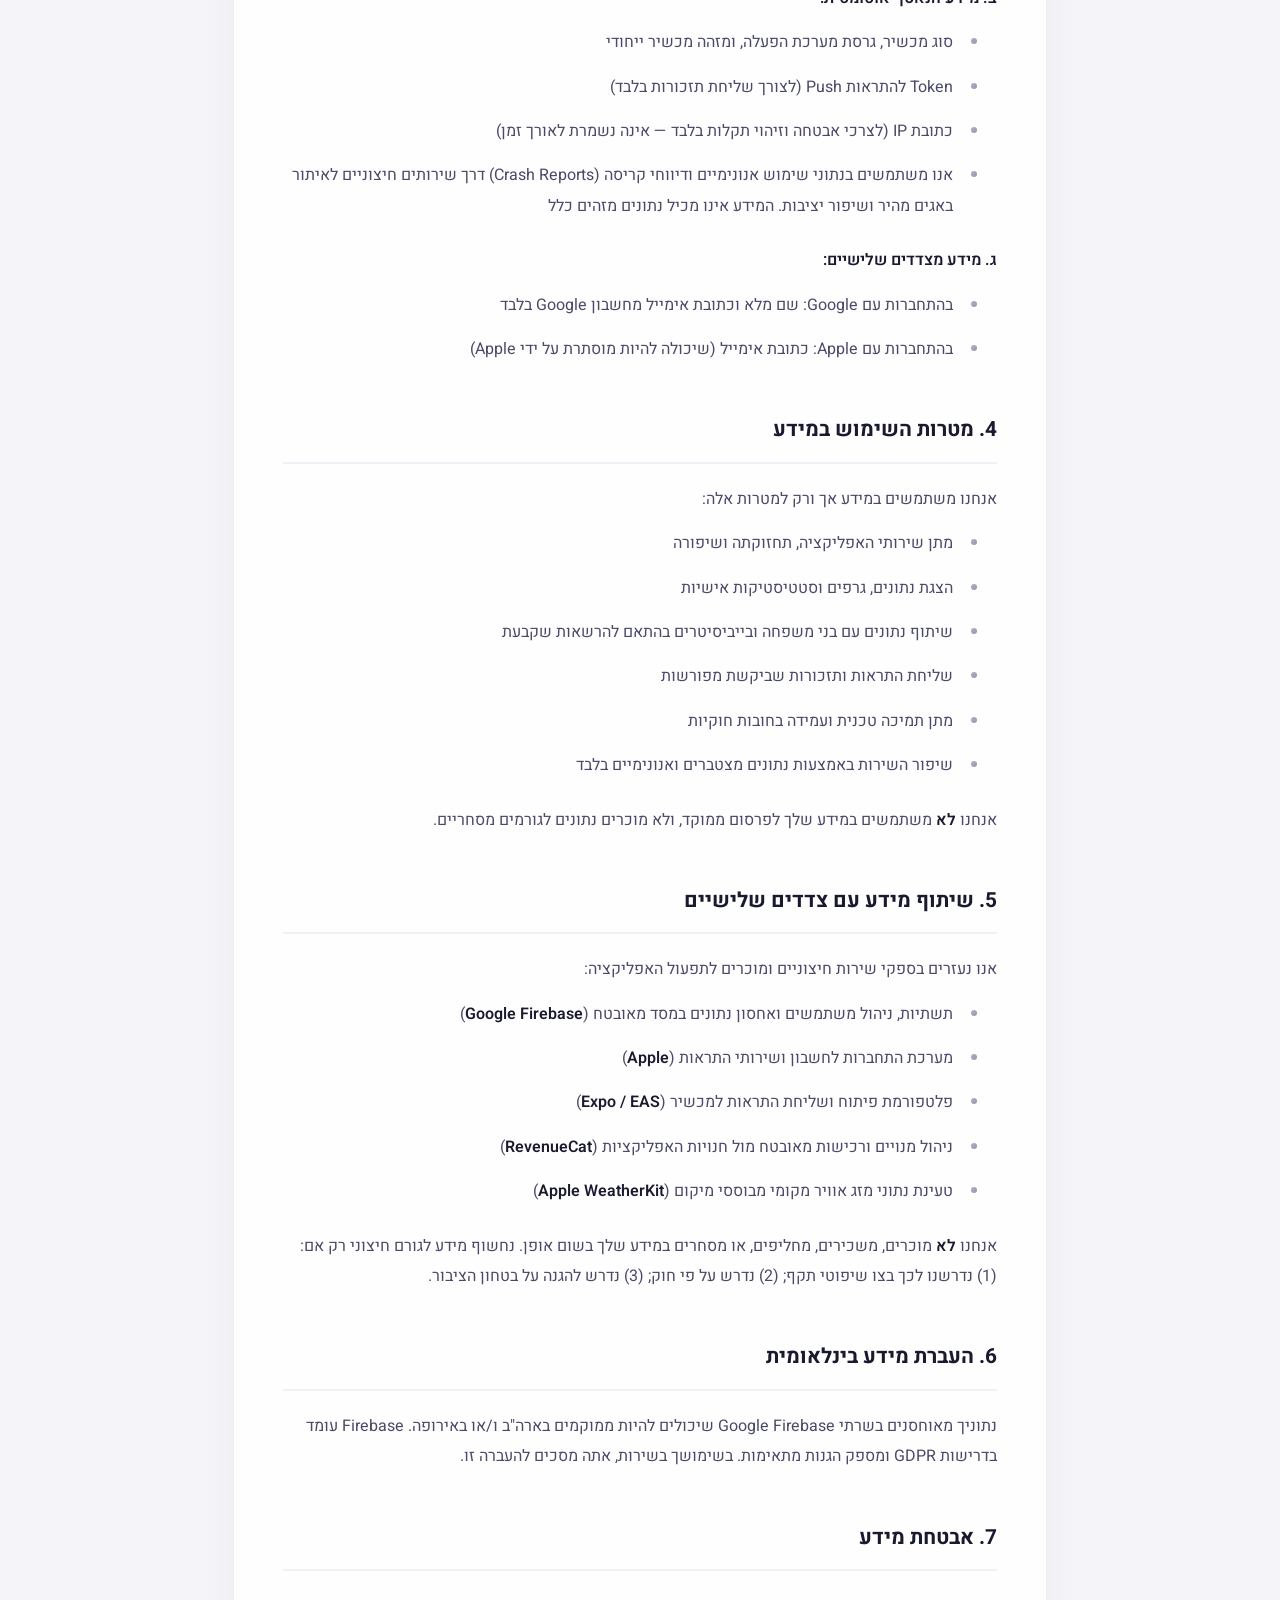
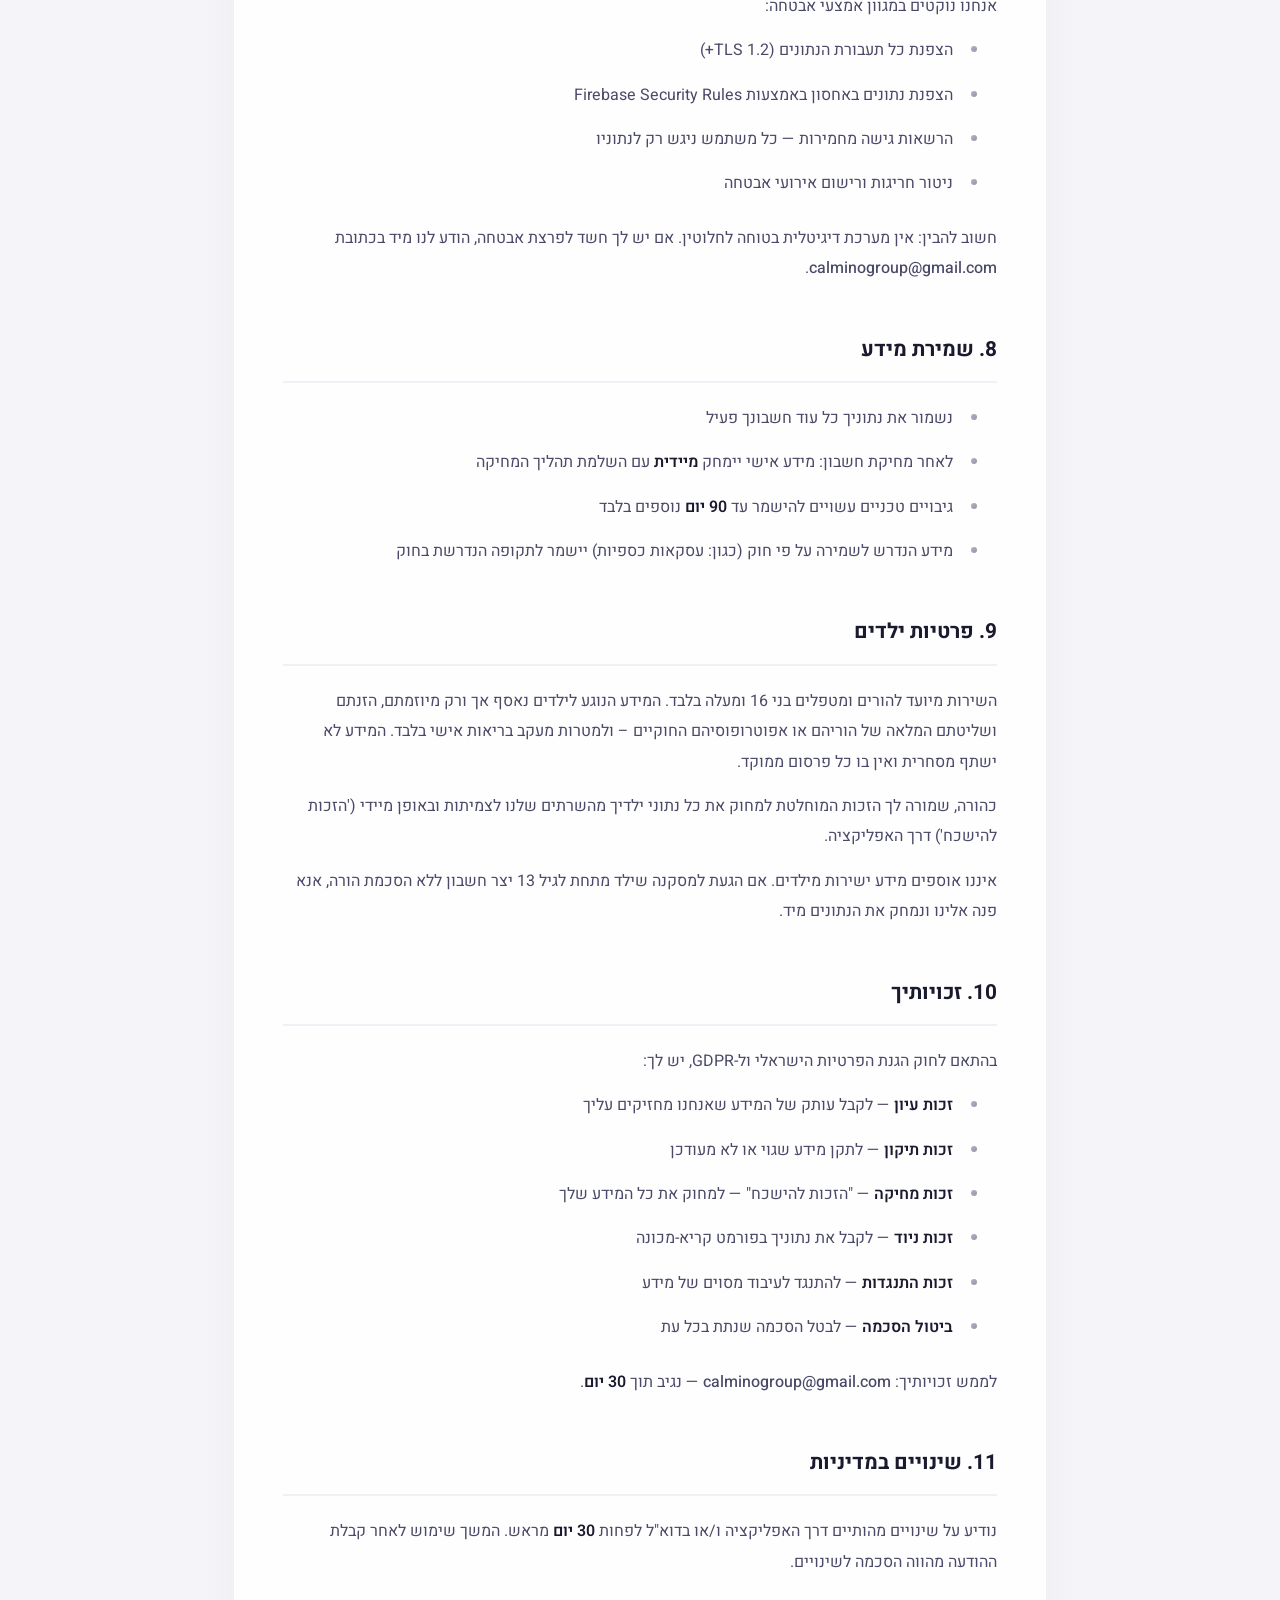
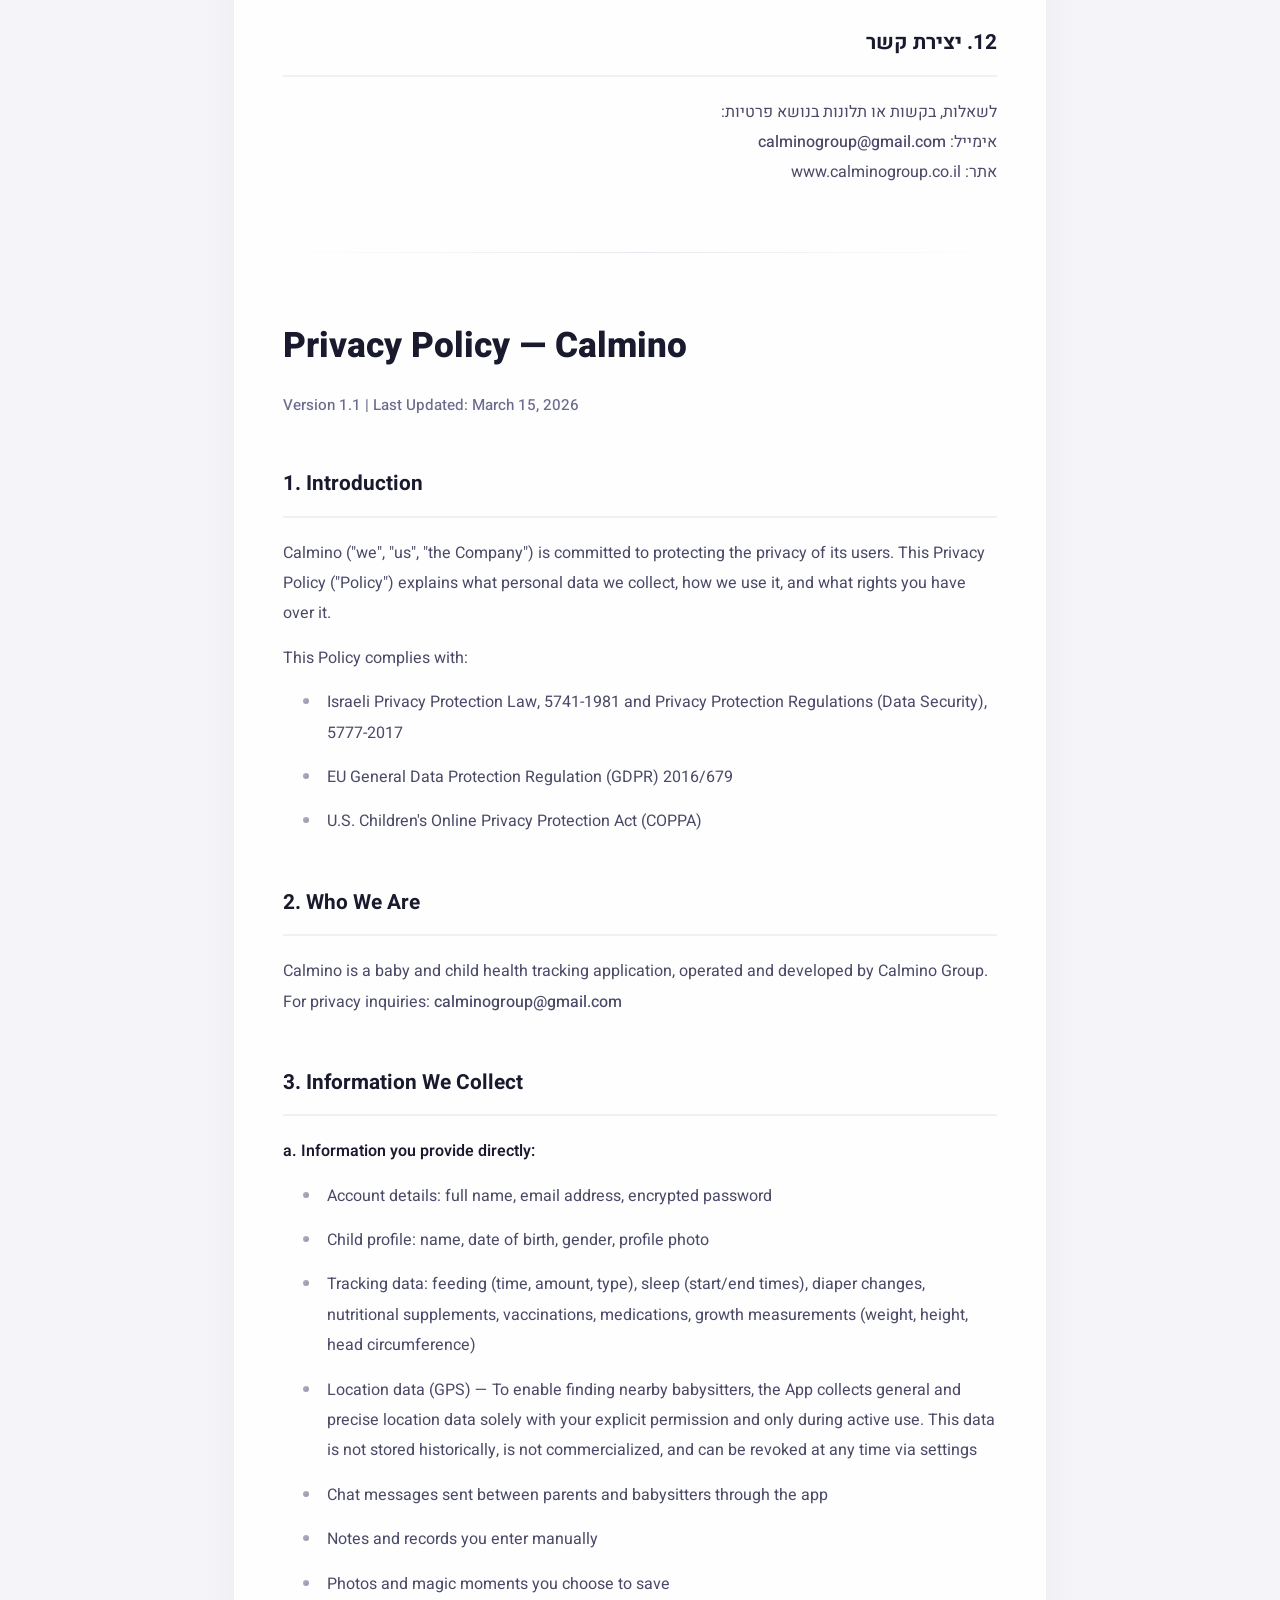
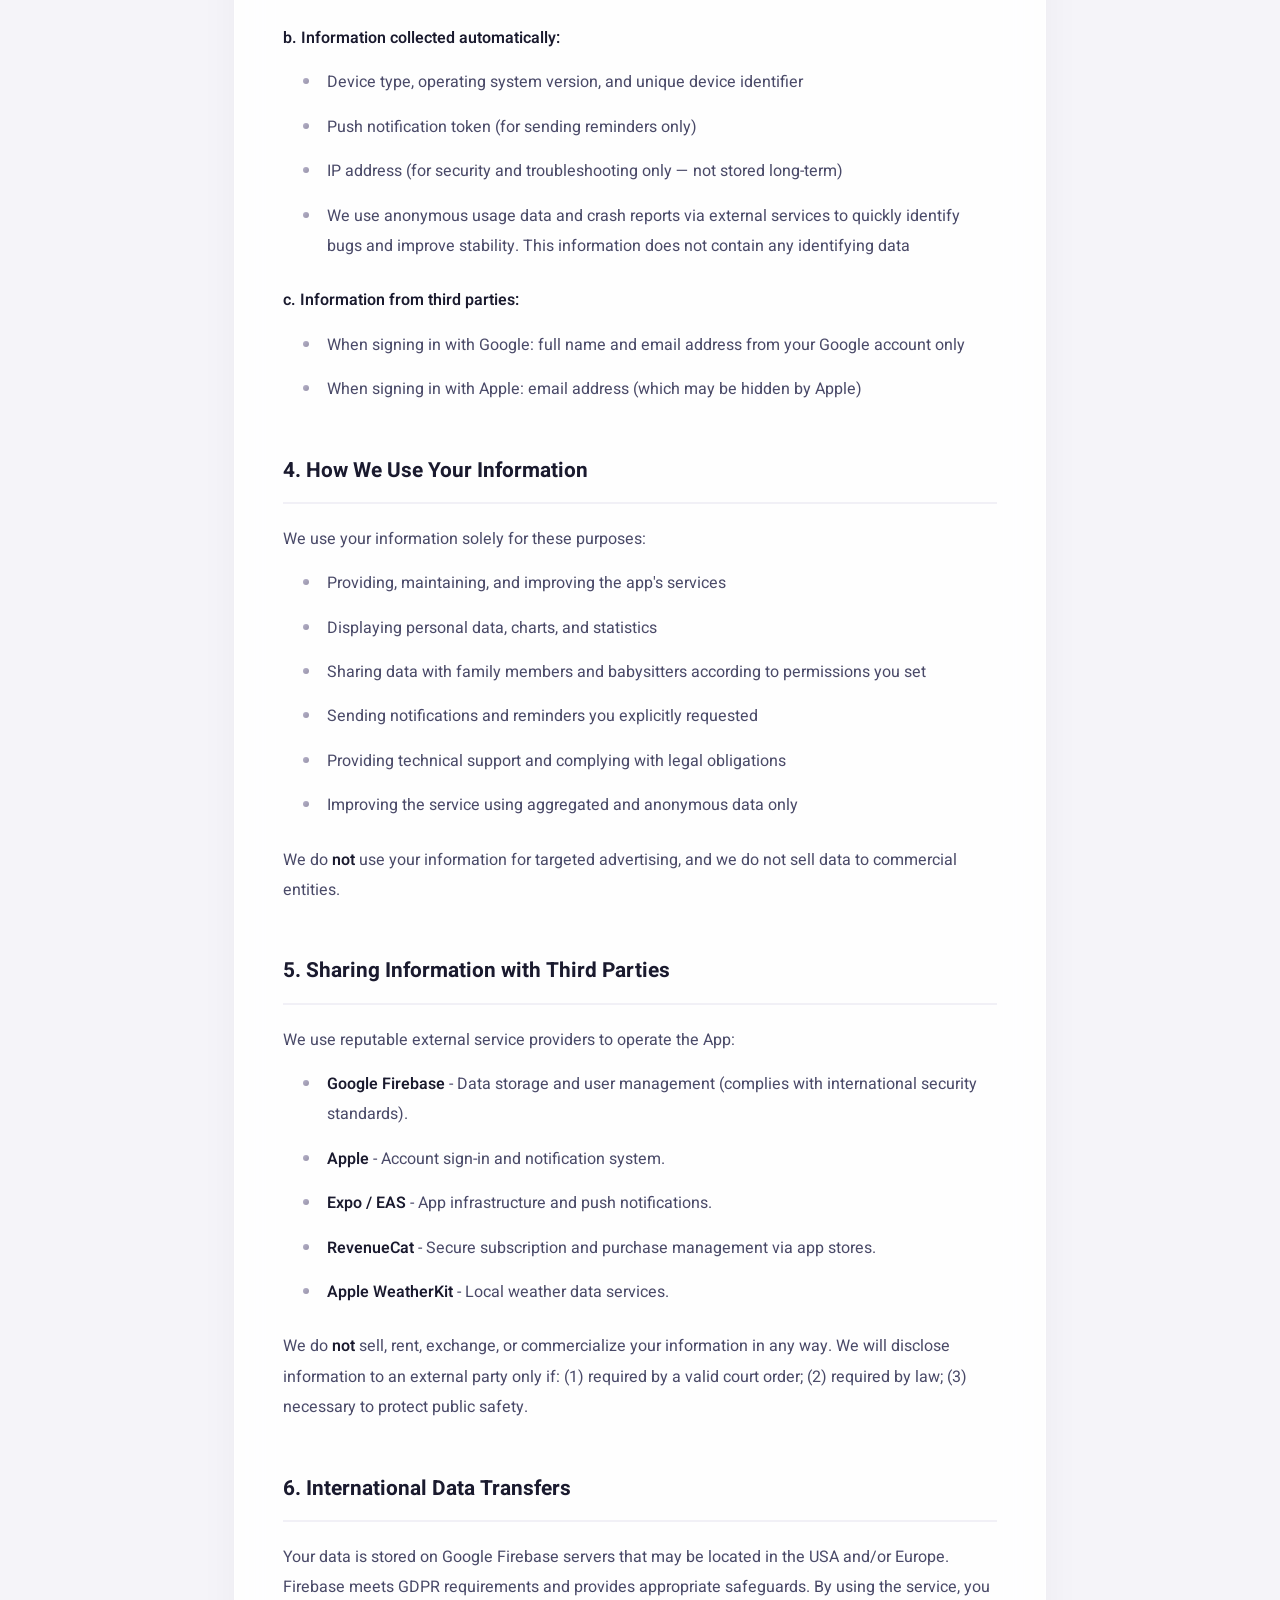
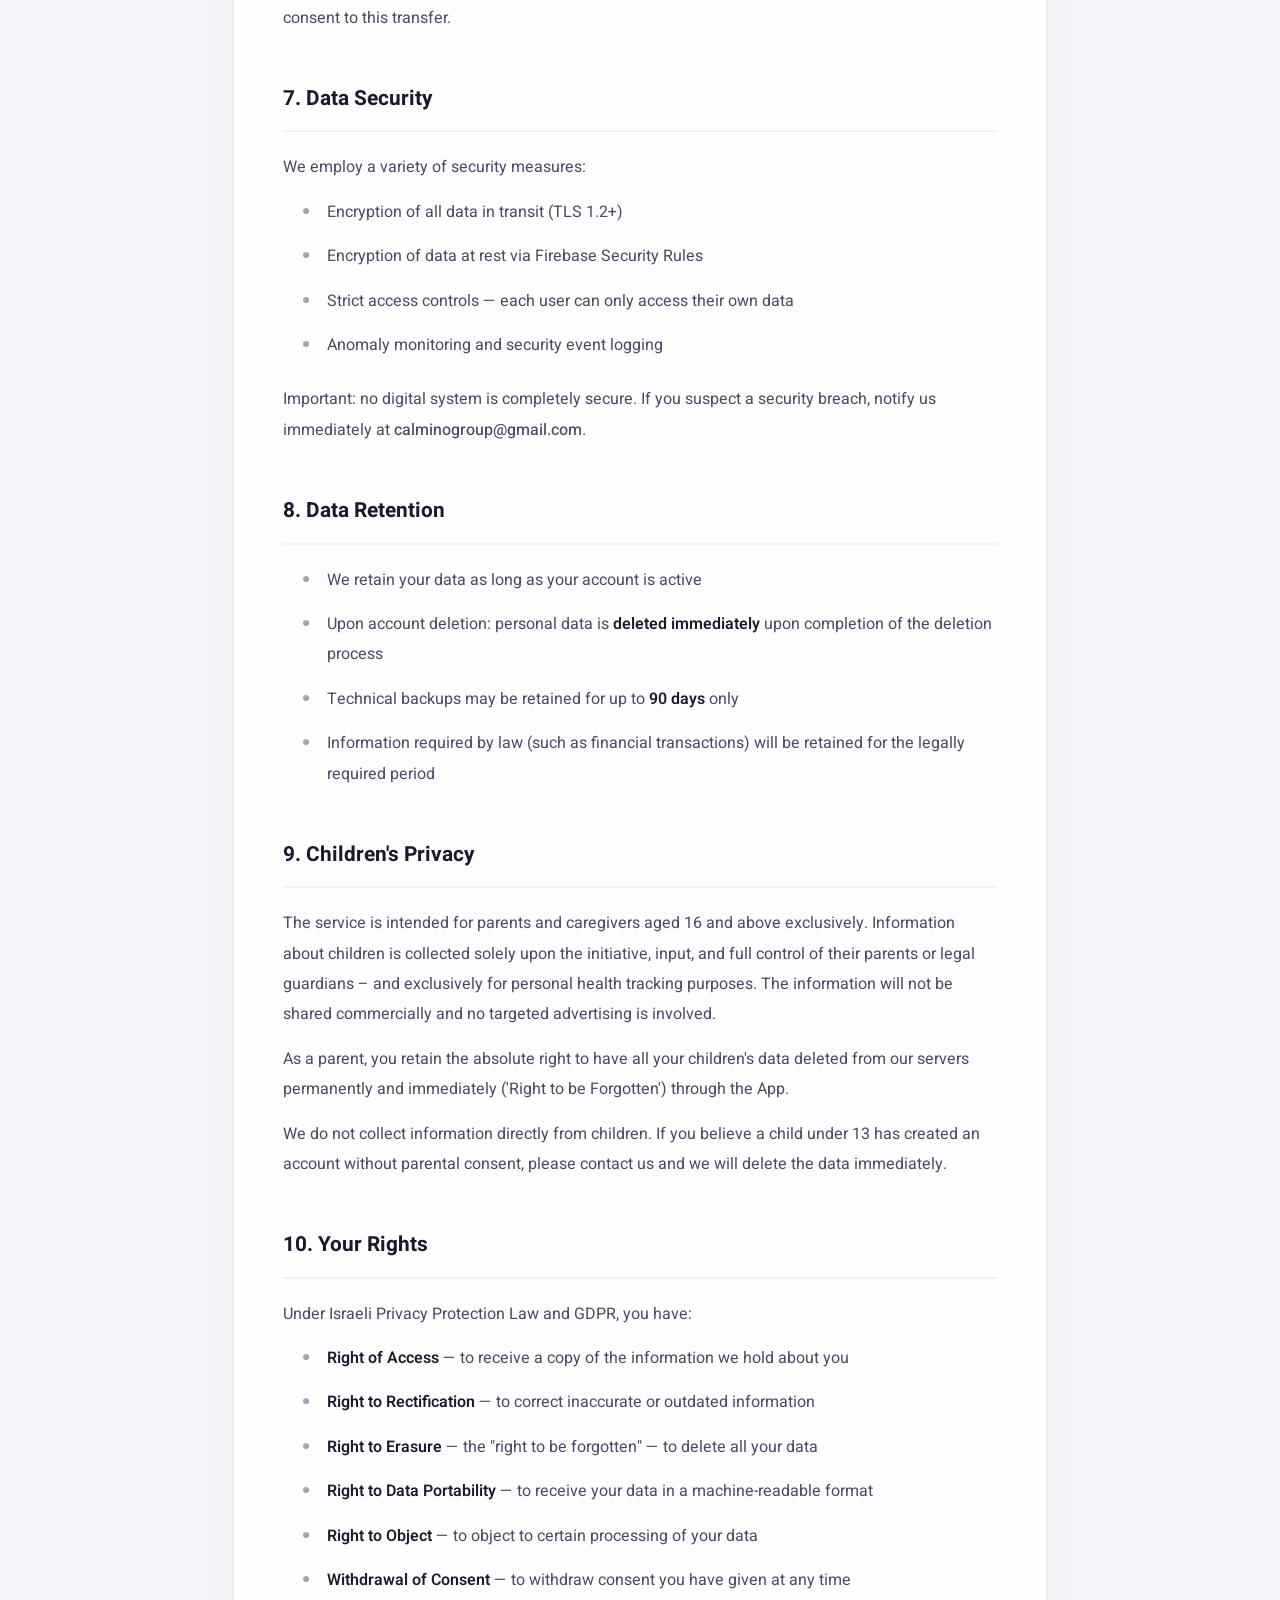
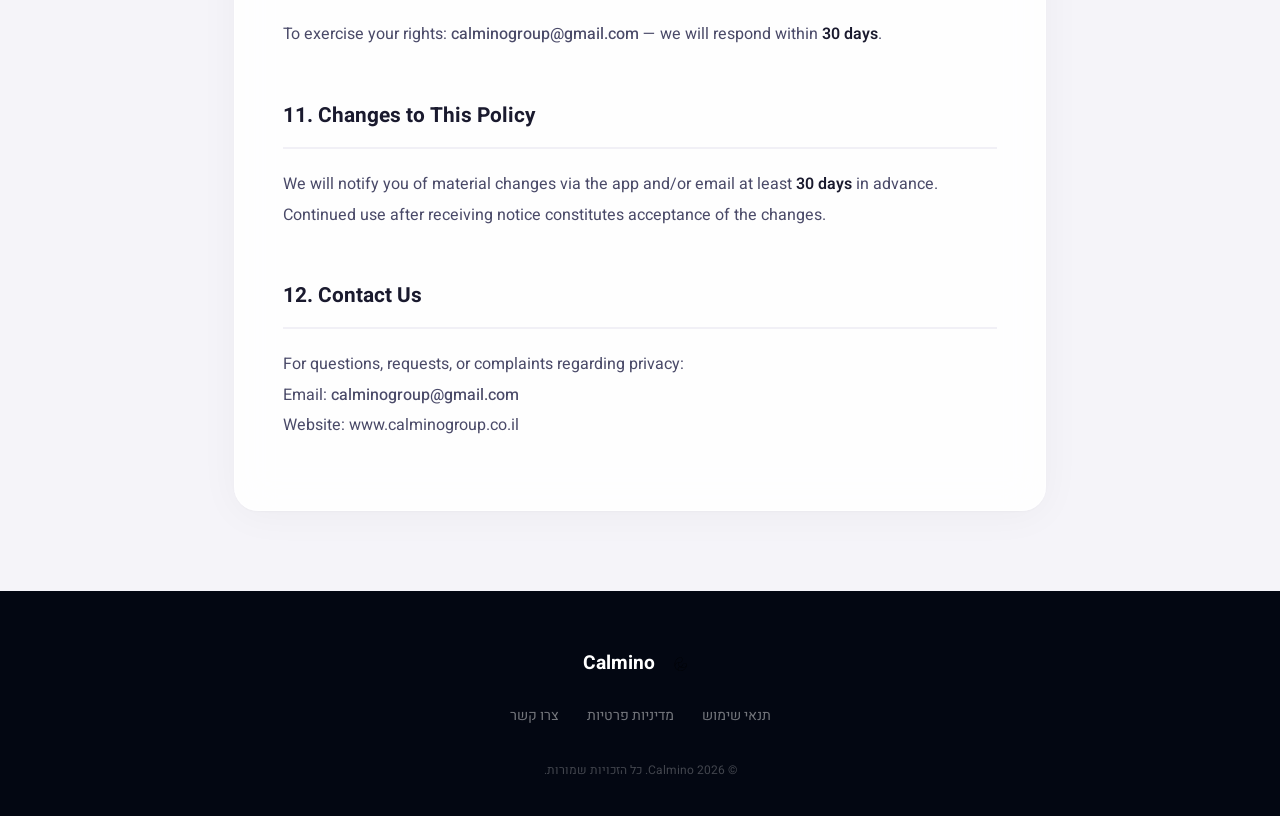
==== commit e06f661e: "Revert reports section to 5 cards and apply #958FB1 color palette to privacy & terms pages - Removed" ====
--- a/privacy.html
+++ b/privacy.html
@@ -13,7 +13,7 @@
     <style>
         /* ── Legal Page Hero ── */
         .legal-hero {
-            background: linear-gradient(135deg, #f0eaff 0%, #e8e0ff 30%, #ddd5f9 60%, #eae5ff 100%);
+            background: linear-gradient(135deg, #EDEBF5 0%, #E2DFF0 30%, #D5D2E8 60%, #E8E5F2 100%);
             padding: 160px 24px 64px;
             text-align: center;
             position: relative;
@@ -26,7 +26,7 @@
             left: -120px;
             width: 400px;
             height: 400px;
-            background: radial-gradient(circle, rgba(139,92,246,0.08) 0%, transparent 70%);
+            background: radial-gradient(circle, rgba(149,143,177,0.08) 0%, transparent 70%);
             border-radius: 50%;
             pointer-events: none;
         }
@@ -37,7 +37,7 @@
             right: -80px;
             width: 300px;
             height: 300px;
-            background: radial-gradient(circle, rgba(139,92,246,0.06) 0%, transparent 70%);
+            background: radial-gradient(circle, rgba(149,143,177,0.06) 0%, transparent 70%);
             border-radius: 50%;
             pointer-events: none;
         }
@@ -69,8 +69,8 @@
             -webkit-backdrop-filter: blur(12px);
             padding: 6px;
             border-radius: 100px;
-            border: 1px solid rgba(139,92,246,0.12);
-            box-shadow: 0 2px 12px rgba(139,92,246,0.06);
+            border: 1px solid rgba(149,143,177,0.12);
+            box-shadow: 0 2px 12px rgba(149,143,177,0.06);
         }
         .legal-content .lang-switch a {
             text-decoration: none;
@@ -82,13 +82,13 @@
             transition: all 0.25s ease;
         }
         .legal-content .lang-switch a.active {
-            background: linear-gradient(135deg, #8b5cf6, #7c3aed);
+            background: linear-gradient(135deg, #958FB1, #6B6584);
             color: #fff;
-            box-shadow: 0 2px 8px rgba(124,58,237,0.25);
+            box-shadow: 0 2px 8px rgba(107,101,132,0.25);
         }
         .legal-content .lang-switch a:hover:not(.active) {
-            color: #7c3aed;
-            background: rgba(139,92,246,0.06);
+            color: #6B6584;
+            background: rgba(149,143,177,0.06);
         }
 
         /* ── Content Card ── */
@@ -117,7 +117,7 @@
             color: #1a1a2e;
             margin: 48px 0 20px;
             padding-bottom: 14px;
-            border-bottom: 2px solid rgba(139,92,246,0.12);
+            border-bottom: 2px solid rgba(149,143,177,0.12);
             position: relative;
             display: flex;
             align-items: center;
@@ -159,21 +159,21 @@
             width: 6px;
             height: 6px;
             border-radius: 50%;
-            background: linear-gradient(135deg, #8b5cf6, #7c3aed);
+            background: linear-gradient(135deg, #958FB1, #6B6584);
             opacity: 0.7;
         }
 
         /* ── Links ── */
         .legal-card a {
-            color: #7c3aed;
+            color: #6B6584;
             text-decoration: none;
             font-weight: 500;
             transition: all 0.2s ease;
             border-bottom: 1px solid transparent;
         }
         .legal-card a:hover {
-            color: #6d28d9;
-            border-bottom-color: rgba(124,58,237,0.3);
+            color: #4A4563;
+            border-bottom-color: rgba(107,101,132,0.3);
         }
 
         /* ── Section Divider (HR) ── */
@@ -181,7 +181,7 @@
             margin: 64px 0;
             border: 0;
             height: 1px;
-            background: linear-gradient(to left, transparent, rgba(139,92,246,0.2), transparent);
+            background: linear-gradient(to left, transparent, rgba(149,143,177,0.2), transparent);
         }
 
         /* ── English Section ── */
--- a/css/style.css
+++ b/css/style.css
@@ -5,18 +5,18 @@
 
 /* --- DESIGN TOKENS --- */
 :root {
-  --primary: #6366F1;
-  --primary-light: #818CF8;
-  --primary-dark: #4F46E5;
-  --primary-ultra: #4338CA;
-  --primary-glow: rgba(99, 102, 241, 0.15);
-  --primary-glow-strong: rgba(99, 102, 241, 0.25);
+  --primary: #958FB1;
+  --primary-light: #B0ABCA;
+  --primary-dark: #6B6584;
+  --primary-ultra: #4A4563;
+  --primary-glow: rgba(149, 143, 177, 0.15);
+  --primary-glow-strong: rgba(149, 143, 177, 0.25);
 
   --accent-green: #34D399;
   --accent-blue: #38BDF8;
   --accent-orange: #FB923C;
-  --accent-pink: #F472B6;
-  --accent-purple: #A78BFA;
+  --accent-pink: #C8B8D9;
+  --accent-purple: #7B7599;
   --accent-red: #F87171;
   --accent-teal: #2DD4BF;
   --accent-yellow: #FBBF24;
@@ -34,7 +34,7 @@
   --gray-800: #1F2937;
   --gray-900: #111827;
   --gray-950: #030712;
-  --bg-page: #F5F5FA;
+  --bg-page: #F5F4F9;
 
   --font: -apple-system, BlinkMacSystemFont, 'SF Pro Display', 'Heebo', 'Segoe UI', sans-serif;
   --font-heading: -apple-system, BlinkMacSystemFont, 'SF Pro Display', 'Heebo', sans-serif;
@@ -46,8 +46,8 @@
   --shadow-lg: 0 12px 40px rgba(0, 0, 0, 0.08);
   --shadow-xl: 0 20px 60px rgba(0, 0, 0, 0.1);
   --shadow-2xl: 0 32px 80px rgba(0, 0, 0, 0.14);
-  --shadow-glow: 0 0 60px rgba(99, 102, 241, 0.2);
-  --shadow-glow-strong: 0 0 80px rgba(99, 102, 241, 0.3);
+  --shadow-glow: 0 0 60px rgba(149, 143, 177, 0.2);
+  --shadow-glow-strong: 0 0 80px rgba(149, 143, 177, 0.3);
 
   --radius-xs: 8px;
   --radius-sm: 12px;
@@ -246,11 +246,11 @@
 
   0%,
   100% {
-    border-color: rgba(99, 102, 241, 0.1);
+    border-color: rgba(149, 143, 177, 0.1);
   }
 
   50% {
-    border-color: rgba(99, 102, 241, 0.3);
+    border-color: rgba(149, 143, 177, 0.3);
   }
 }
 
@@ -491,6 +491,26 @@
   opacity: 0.9;
 }
 
+.nav-social-link {
+  display: inline-flex;
+  align-items: center;
+  justify-content: center;
+  width: 32px;
+  height: 32px;
+  border-radius: 50%;
+  background: rgba(0, 0, 0, 0.06);
+  color: var(--gray-500);
+  transition: background 0.2s ease, color 0.2s ease, transform 0.3s var(--ease-spring);
+  text-decoration: none;
+  flex-shrink: 0;
+}
+
+.nav-social-link:hover {
+  background: rgba(0, 0, 0, 0.12);
+  color: var(--gray-900);
+  transform: scale(1.06);
+}
+
 /* Nav Badge (moved from hero) */
 .nav-badge {
   margin-bottom: 0;
@@ -529,7 +549,7 @@
   right: -10%;
   width: 700px;
   height: 700px;
-  background: radial-gradient(circle, rgba(99, 102, 241, 0.12) 0%, rgba(167, 139, 250, 0.06) 50%, transparent 70%);
+  background: radial-gradient(circle, rgba(149, 143, 177, 0.12) 0%, rgba(123, 117, 153, 0.06) 50%, transparent 70%);
   animation: orbFloat1 20s ease-in-out infinite;
 }
 
@@ -550,7 +570,7 @@
   width: 400px;
   height: 400px;
   border-radius: 50%;
-  background: radial-gradient(circle, rgba(244, 114, 182, 0.06) 0%, transparent 70%);
+  background: radial-gradient(circle, rgba(200, 184, 217, 0.06) 0%, transparent 70%);
   filter: blur(60px);
   animation: orbFloat1 18s ease-in-out infinite reverse;
   z-index: 0;
@@ -589,8 +609,8 @@
   display: inline-flex;
   align-items: center;
   gap: 8px;
-  background: rgba(99, 102, 241, 0.06);
-  border: 1px solid rgba(99, 102, 241, 0.12);
+  background: rgba(149, 143, 177, 0.06);
+  border: 1px solid rgba(149, 143, 177, 0.12);
   padding: 8px 18px;
   border-radius: var(--radius-full);
   font-size: 0.8rem;
@@ -710,7 +730,7 @@
 .btn-secondary:hover {
   border-color: var(--primary);
   color: var(--primary);
-  background: rgba(99, 102, 241, 0.04);
+  background: rgba(149, 143, 177, 0.04);
   transform: translateY(-2px);
   box-shadow: var(--shadow-glow);
 }
@@ -738,7 +758,7 @@
   position: relative;
   box-shadow:
     var(--shadow-2xl),
-    0 0 60px rgba(99, 102, 241, 0.1);
+    0 0 60px rgba(149, 143, 177, 0.1);
   animation: gentleFloat 7s ease-in-out infinite;
 }
 
@@ -885,7 +905,7 @@
 .stat-item:hover {
   transform: translateY(-6px);
   box-shadow: var(--shadow-lg);
-  border-color: rgba(99, 102, 241, 0.15);
+  border-color: rgba(149, 143, 177, 0.15);
 }
 
 .stat-number {
@@ -973,7 +993,7 @@
   padding: 44px 28px 36px;
   text-align: center;
   border: 1px solid rgba(255, 255, 255, 0.8);
-  box-shadow: 0 4px 24px rgba(99, 102, 241, 0.04), 0 1px 3px rgba(0, 0, 0, 0.03);
+  box-shadow: 0 4px 24px rgba(149, 143, 177, 0.04), 0 1px 3px rgba(0, 0, 0, 0.03);
   transition: all 0.5s var(--ease-spring);
   position: relative;
   overflow: hidden;
@@ -1003,7 +1023,7 @@
   position: absolute;
   inset: 0;
   border-radius: inherit;
-  background: linear-gradient(135deg, rgba(99, 102, 241, 0.03) 0%, rgba(167, 139, 250, 0.02) 50%, transparent 100%);
+  background: linear-gradient(135deg, rgba(149, 143, 177, 0.03) 0%, rgba(123, 117, 153, 0.02) 50%, transparent 100%);
   opacity: 0;
   transition: opacity 0.4s;
 }
@@ -1014,8 +1034,8 @@
 
 .problem-card:hover {
   transform: translateY(-10px) scale(1.02);
-  box-shadow: 0 20px 50px rgba(99, 102, 241, 0.1), 0 8px 24px rgba(0, 0, 0, 0.06);
-  border-color: rgba(99, 102, 241, 0.15);
+  box-shadow: 0 20px 50px rgba(149, 143, 177, 0.1), 0 8px 24px rgba(0, 0, 0, 0.06);
+  border-color: rgba(149, 143, 177, 0.15);
 }
 
 .problem-card .emoji {
@@ -1027,7 +1047,7 @@
   height: 56px;
   margin: 0 auto 22px;
   border-radius: 16px;
-  background: linear-gradient(135deg, rgba(99, 102, 241, 0.08) 0%, rgba(167, 139, 250, 0.05) 100%);
+  background: linear-gradient(135deg, rgba(149, 143, 177, 0.08) 0%, rgba(123, 117, 153, 0.05) 100%);
   color: var(--primary);
   position: relative;
   z-index: 1;
@@ -1035,9 +1055,9 @@
 }
 
 .problem-card:hover .emoji {
-  background: linear-gradient(135deg, rgba(99, 102, 241, 0.12) 0%, rgba(167, 139, 250, 0.08) 100%);
+  background: linear-gradient(135deg, rgba(149, 143, 177, 0.12) 0%, rgba(123, 117, 153, 0.08) 100%);
   transform: scale(1.05);
-  box-shadow: 0 4px 16px rgba(99, 102, 241, 0.12);
+  box-shadow: 0 4px 16px rgba(149, 143, 177, 0.12);
 }
 
 .problem-card .quote {
@@ -1099,7 +1119,7 @@
   position: absolute;
   inset: 0;
   border-radius: inherit;
-  background: linear-gradient(135deg, rgba(99, 102, 241, 0.03) 0%, transparent 50%);
+  background: linear-gradient(135deg, rgba(149, 143, 177, 0.03) 0%, transparent 50%);
   opacity: 0;
   transition: opacity 0.4s;
 }
@@ -1132,7 +1152,7 @@
   transform: translateY(-6px);
   animation: subtleShake 0.6s ease-in-out infinite;
   box-shadow: var(--shadow-xl);
-  border-color: rgba(99, 102, 241, 0.2);
+  border-color: rgba(149, 143, 177, 0.2);
   transition: box-shadow 0.3s ease, border-color 0.3s ease;
 }
 
@@ -1201,7 +1221,7 @@
   align-items: center;
   justify-content: center;
   margin-top: 2px;
-  box-shadow: 0 2px 8px rgba(99, 102, 241, 0.25);
+  box-shadow: 0 2px 8px rgba(149, 143, 177, 0.25);
 }
 
 .check svg {
@@ -1243,7 +1263,7 @@
   position: absolute;
   inset: -1px;
   border-radius: inherit;
-  background: linear-gradient(135deg, rgba(99, 102, 241, 0.1), rgba(167, 139, 250, 0.1), rgba(244, 114, 182, 0.1));
+  background: linear-gradient(135deg, rgba(149, 143, 177, 0.1), rgba(123, 117, 153, 0.1), rgba(200, 184, 217, 0.1));
   opacity: 0;
   transition: opacity 0.4s;
   z-index: 0;
@@ -1473,7 +1493,7 @@
 }
 
 .sc-3 img {
-  box-shadow: 0 12px 40px rgba(99, 102, 241, 0.2), 0 4px 12px rgba(0, 0, 0, 0.1);
+  box-shadow: 0 12px 40px rgba(149, 143, 177, 0.2), 0 4px 12px rgba(0, 0, 0, 0.1);
 }
 
 .sc-4 {
@@ -1526,7 +1546,7 @@
 }
 
 .screenshots-showcase .screenshot-card:hover img {
-  box-shadow: 0 16px 48px rgba(99, 102, 241, 0.25), 0 6px 20px rgba(0, 0, 0, 0.12);
+  box-shadow: 0 16px 48px rgba(149, 143, 177, 0.25), 0 6px 20px rgba(0, 0, 0, 0.12);
 }
 
 .report-insight p {
@@ -1576,7 +1596,7 @@
   position: absolute;
   width: 280px;
   height: 280px;
-  background: radial-gradient(circle, rgba(99, 102, 241, 0.12) 0%, transparent 70%);
+  background: radial-gradient(circle, rgba(149, 143, 177, 0.12) 0%, transparent 70%);
   border-radius: 50%;
   z-index: 0;
   pointer-events: none;
@@ -1592,8 +1612,8 @@
   backdrop-filter: blur(16px);
   -webkit-backdrop-filter: blur(16px);
   border-radius: 24px;
-  border: 1px solid rgba(99, 102, 241, 0.1);
-  box-shadow: 0 8px 32px rgba(0, 0, 0, 0.04), 0 1px 4px rgba(99, 102, 241, 0.06);
+  border: 1px solid rgba(149, 143, 177, 0.1);
+  box-shadow: 0 8px 32px rgba(0, 0, 0, 0.04), 0 1px 4px rgba(149, 143, 177, 0.06);
   transition: all 0.4s cubic-bezier(0.4, 0, 0.2, 1);
   text-align: center;
   font-size: 0.95rem;
@@ -1633,8 +1653,8 @@
 
 .sitter-feature-card:hover {
   transform: translateY(-8px);
-  box-shadow: 0 20px 48px rgba(99, 102, 241, 0.15), 0 4px 12px rgba(99, 102, 241, 0.08);
-  border-color: rgba(99, 102, 241, 0.2);
+  box-shadow: 0 20px 48px rgba(149, 143, 177, 0.15), 0 4px 12px rgba(149, 143, 177, 0.08);
+  border-color: rgba(149, 143, 177, 0.2);
 }
 
 .sitter-feature-card:hover::before {
@@ -1647,11 +1667,11 @@
   display: flex;
   align-items: center;
   justify-content: center;
-  background: linear-gradient(145deg, rgba(99, 102, 241, 0.1), rgba(139, 92, 246, 0.08));
+  background: linear-gradient(145deg, rgba(149, 143, 177, 0.1), rgba(123, 117, 153, 0.08));
   border-radius: 50%;
   color: var(--primary);
   font-size: 28px;
-  border: 2px solid rgba(99, 102, 241, 0.15);
+  border: 2px solid rgba(149, 143, 177, 0.15);
   transition: all 0.4s ease;
 }
 
@@ -1659,7 +1679,7 @@
   background: linear-gradient(135deg, var(--primary), var(--primary-light));
   color: var(--white);
   border-color: transparent;
-  box-shadow: 0 6px 20px rgba(99, 102, 241, 0.35);
+  box-shadow: 0 6px 20px rgba(149, 143, 177, 0.35);
   transform: scale(1.08);
 }
 
@@ -1784,7 +1804,7 @@
   right: -30%;
   width: 600px;
   height: 600px;
-  background: radial-gradient(circle, rgba(99, 102, 241, 0.08) 0%, transparent 60%);
+  background: radial-gradient(circle, rgba(149, 143, 177, 0.08) 0%, transparent 60%);
   filter: blur(40px);
 }
 
@@ -1840,7 +1860,7 @@
 .security-item:hover {
   background: rgba(255, 255, 255, 0.06);
   transform: translateY(-6px);
-  border-color: rgba(99, 102, 241, 0.2);
+  border-color: rgba(149, 143, 177, 0.2);
   box-shadow: 0 20px 60px rgba(0, 0, 0, 0.3);
 }
 
@@ -1890,7 +1910,7 @@
 .testimonial-card:hover {
   transform: translateY(-4px);
   box-shadow: var(--shadow-lg);
-  border-color: rgba(99, 102, 241, 0.1);
+  border-color: rgba(149, 143, 177, 0.1);
 }
 
 .testimonial-stars {
@@ -1971,7 +1991,7 @@
 
 .tier-card.featured {
   border-color: var(--primary);
-  background: linear-gradient(to bottom, rgba(99, 102, 241, 0.03), var(--white));
+  background: linear-gradient(to bottom, rgba(149, 143, 177, 0.03), var(--white));
   box-shadow: var(--shadow-glow-strong);
 }
 
@@ -1988,7 +2008,7 @@
   padding: 4px 16px;
   border-radius: var(--radius-full);
   letter-spacing: 0.5px;
-  box-shadow: 0 4px 12px rgba(99, 102, 241, 0.3);
+  box-shadow: 0 4px 12px rgba(149, 143, 177, 0.3);
 }
 
 .tier-name {
@@ -2157,6 +2177,7 @@
   margin-top: 20px;
   display: flex;
   justify-content: center;
+  gap: 16px;
 }
 
 .footer-social-link {
@@ -2317,6 +2338,30 @@
   flex-shrink: 0;
 }
 
+.drawer-social {
+  display: flex;
+  align-items: center;
+  gap: 8px;
+}
+
+.drawer-social-link {
+  display: flex;
+  align-items: center;
+  justify-content: center;
+  width: 34px;
+  height: 34px;
+  border-radius: 50%;
+  background: var(--gray-100);
+  color: var(--gray-500);
+  transition: background 0.2s ease, color 0.2s ease;
+  text-decoration: none;
+}
+
+.drawer-social-link:hover {
+  background: var(--gray-200);
+  color: var(--gray-900);
+}
+
 .drawer-close {
   width: 36px;
   height: 36px;
@@ -2439,9 +2484,22 @@
     order: -1; /* Move to the right side in RTL layout */
   }
 
-  /* Move UserWay accessibility widget below navbar on mobile */
-  .uwy > * {
+  /* Move UserWay accessibility icon below navbar on mobile */
+  .uwy .userway_buttons_wrapper {
     top: 80px !important;
+    left: 48px !important;
+    right: auto !important;
+  }
+
+  /* Ensure UserWay panel displays properly on mobile */
+  .uwy .userway_font_visible {
+    left: 0 !important;
+    right: 0 !important;
+    top: 0 !important;
+    width: 100vw !important;
+    max-width: 100vw !important;
+    max-height: 100vh !important;
+    z-index: 2147483647 !important;
   }
 
   .nav-badges {
@@ -2451,6 +2509,10 @@
 
   .nav-badges img {
     height: 24px !important;
+  }
+
+  .nav-social-link {
+    display: none !important;
   }
 
   /* --- HERO --- */
@@ -2980,7 +3042,7 @@
 
 .modal-field input:focus,
 .modal-field textarea:focus {
-  border-bottom-color: #8b7cf8;
+  border-bottom-color: #7B7599;
 }
 
 .modal-field input::placeholder,
@@ -2990,7 +3052,7 @@
 
 .modal-submit {
   margin-top: 8px;
-  background: linear-gradient(135deg, #8b7cf8 0%, #a78bfa 100%);
+  background: linear-gradient(135deg, #7B7599 0%, #7B7599 100%);
   color: #fff;
   border: none;
   border-radius: 12px;
@@ -3044,7 +3106,7 @@
   transform: translateX(-50%);
   width: 900px;
   height: 600px;
-  background: radial-gradient(ellipse at center, rgba(99,102,241,0.06) 0%, transparent 70%);
+  background: radial-gradient(ellipse at center, rgba(149,143,177,0.06) 0%, transparent 70%);
   pointer-events: none;
 }
 
@@ -3069,7 +3131,7 @@
   text-align: center;
   text-decoration: none;
   color: inherit;
-  border: 1px solid rgba(99,102,241,0.08);
+  border: 1px solid rgba(149,143,177,0.08);
   box-shadow: 0 2px 16px rgba(0,0,0,0.04), 0 1px 4px rgba(0,0,0,0.03);
   transition: transform 0.4s cubic-bezier(0.34,1.56,0.64,1),
               box-shadow 0.4s ease,
@@ -3087,7 +3149,7 @@
   left: 0;
   right: 0;
   height: 3px;
-  background: linear-gradient(90deg, var(--primary), #a78bfa, #f472b6);
+  background: linear-gradient(90deg, var(--primary), #7B7599, #C8B8D9);
   opacity: 0;
   transition: opacity 0.35s ease;
   border-radius: 24px 24px 0 0;
@@ -3097,8 +3159,8 @@
 
 .blog-card:hover {
   transform: translateY(-10px);
-  box-shadow: 0 24px 56px rgba(99,102,241,0.12), 0 4px 16px rgba(0,0,0,0.06);
-  border-color: rgba(99,102,241,0.2);
+  box-shadow: 0 24px 56px rgba(149,143,177,0.12), 0 4px 16px rgba(0,0,0,0.06);
+  border-color: rgba(149,143,177,0.2);
 }
 
 .blog-card > * { position: relative; z-index: 1; }
@@ -3117,8 +3179,8 @@
   align-items: center;
   justify-content: center;
   margin: 0 auto 24px;
-  background: linear-gradient(145deg, rgba(99,102,241,0.12), rgba(139,92,246,0.08));
-  border: 1.5px solid rgba(99,102,241,0.14);
+  background: linear-gradient(145deg, rgba(149,143,177,0.12), rgba(149,143,177,0.08));
+  border: 1.5px solid rgba(149,143,177,0.14);
   color: var(--primary);
   transition: all 0.4s cubic-bezier(0.34,1.56,0.64,1);
 }
@@ -3129,10 +3191,10 @@
 }
 
 .blog-card:hover .blog-icon {
-  background: linear-gradient(135deg, var(--primary), #a78bfa);
+  background: linear-gradient(135deg, var(--primary), #7B7599);
   color: var(--white);
   border-color: transparent;
-  box-shadow: 0 8px 24px rgba(99,102,241,0.35);
+  box-shadow: 0 8px 24px rgba(149,143,177,0.35);
   transform: scale(1.1) rotate(-4deg);
 }
 
@@ -3200,17 +3262,17 @@
 .blog-card--trigger[aria-expanded="true"] {
   border-color: var(--primary);
   box-shadow:
-    0 0 0 3px rgba(99,102,241,0.12),
-    0 20px 48px rgba(99,102,241,0.14),
+    0 0 0 3px rgba(149,143,177,0.12),
+    0 20px 48px rgba(149,143,177,0.14),
     0 4px 12px rgba(0,0,0,0.06);
   transform: translateY(-6px);
 }
 .blog-card--trigger[aria-expanded="true"]::before { opacity: 1; }
 .blog-card--trigger[aria-expanded="true"] .blog-icon {
-  background: linear-gradient(135deg, var(--primary), #a78bfa);
+  background: linear-gradient(135deg, var(--primary), #7B7599);
   color: var(--white);
   border-color: transparent;
-  box-shadow: 0 8px 24px rgba(99,102,241,0.35);
+  box-shadow: 0 8px 24px rgba(149,143,177,0.35);
 }
 
 /* ── Accordion Container ── */
@@ -3227,8 +3289,8 @@
 .blog-article {
   background: var(--white);
   border-radius: 24px;
-  border: 1px solid rgba(99,102,241,0.1);
-  box-shadow: 0 8px 40px rgba(99,102,241,0.08), 0 2px 8px rgba(0,0,0,0.04);
+  border: 1px solid rgba(149,143,177,0.1);
+  box-shadow: 0 8px 40px rgba(149,143,177,0.08), 0 2px 8px rgba(0,0,0,0.04);
   padding: 56px 72px;
   line-height: 1.8;
   color: var(--text-primary);
@@ -3242,7 +3304,7 @@
   position: absolute;
   top: 0; left: 0; right: 0;
   height: 4px;
-  background: linear-gradient(90deg, var(--primary), #a78bfa, #f472b6, var(--primary));
+  background: linear-gradient(90deg, var(--primary), #7B7599, #C8B8D9, var(--primary));
   background-size: 200% 100%;
   animation: gradientShift 4s linear infinite;
 }
@@ -3267,13 +3329,13 @@
   line-height: 1.85;
   margin-bottom: 40px;
   padding-bottom: 36px;
-  border-bottom: 1px solid rgba(99,102,241,0.08);
+  border-bottom: 1px solid rgba(149,143,177,0.08);
 }
 
 /* ── Article Sections ── */
 .blog-section-item {
   padding: 32px 0;
-  border-bottom: 1px solid rgba(99,102,241,0.06);
+  border-bottom: 1px solid rgba(149,143,177,0.06);
   position: relative;
 }
 .blog-section-item:last-of-type { border-bottom: none; }
@@ -3297,8 +3359,8 @@
   height: 8px;
   min-width: 8px;
   border-radius: 50%;
-  background: linear-gradient(135deg, var(--primary), #a78bfa);
-  box-shadow: 0 0 8px rgba(99,102,241,0.5);
+  background: linear-gradient(135deg, var(--primary), #7B7599);
+  box-shadow: 0 0 8px rgba(149,143,177,0.5);
 }
 
 .blog-section-item p {
@@ -3313,9 +3375,9 @@
 .blog-article-outro {
   margin-top: 44px;
   padding: 40px 48px;
-  background: linear-gradient(135deg, rgba(99,102,241,0.04), rgba(167,139,250,0.06));
+  background: linear-gradient(135deg, rgba(149,143,177,0.04), rgba(167,139,250,0.06));
   border-radius: 20px;
-  border: 1px solid rgba(99,102,241,0.1);
+  border: 1px solid rgba(149,143,177,0.1);
   text-align: center;
 }
 
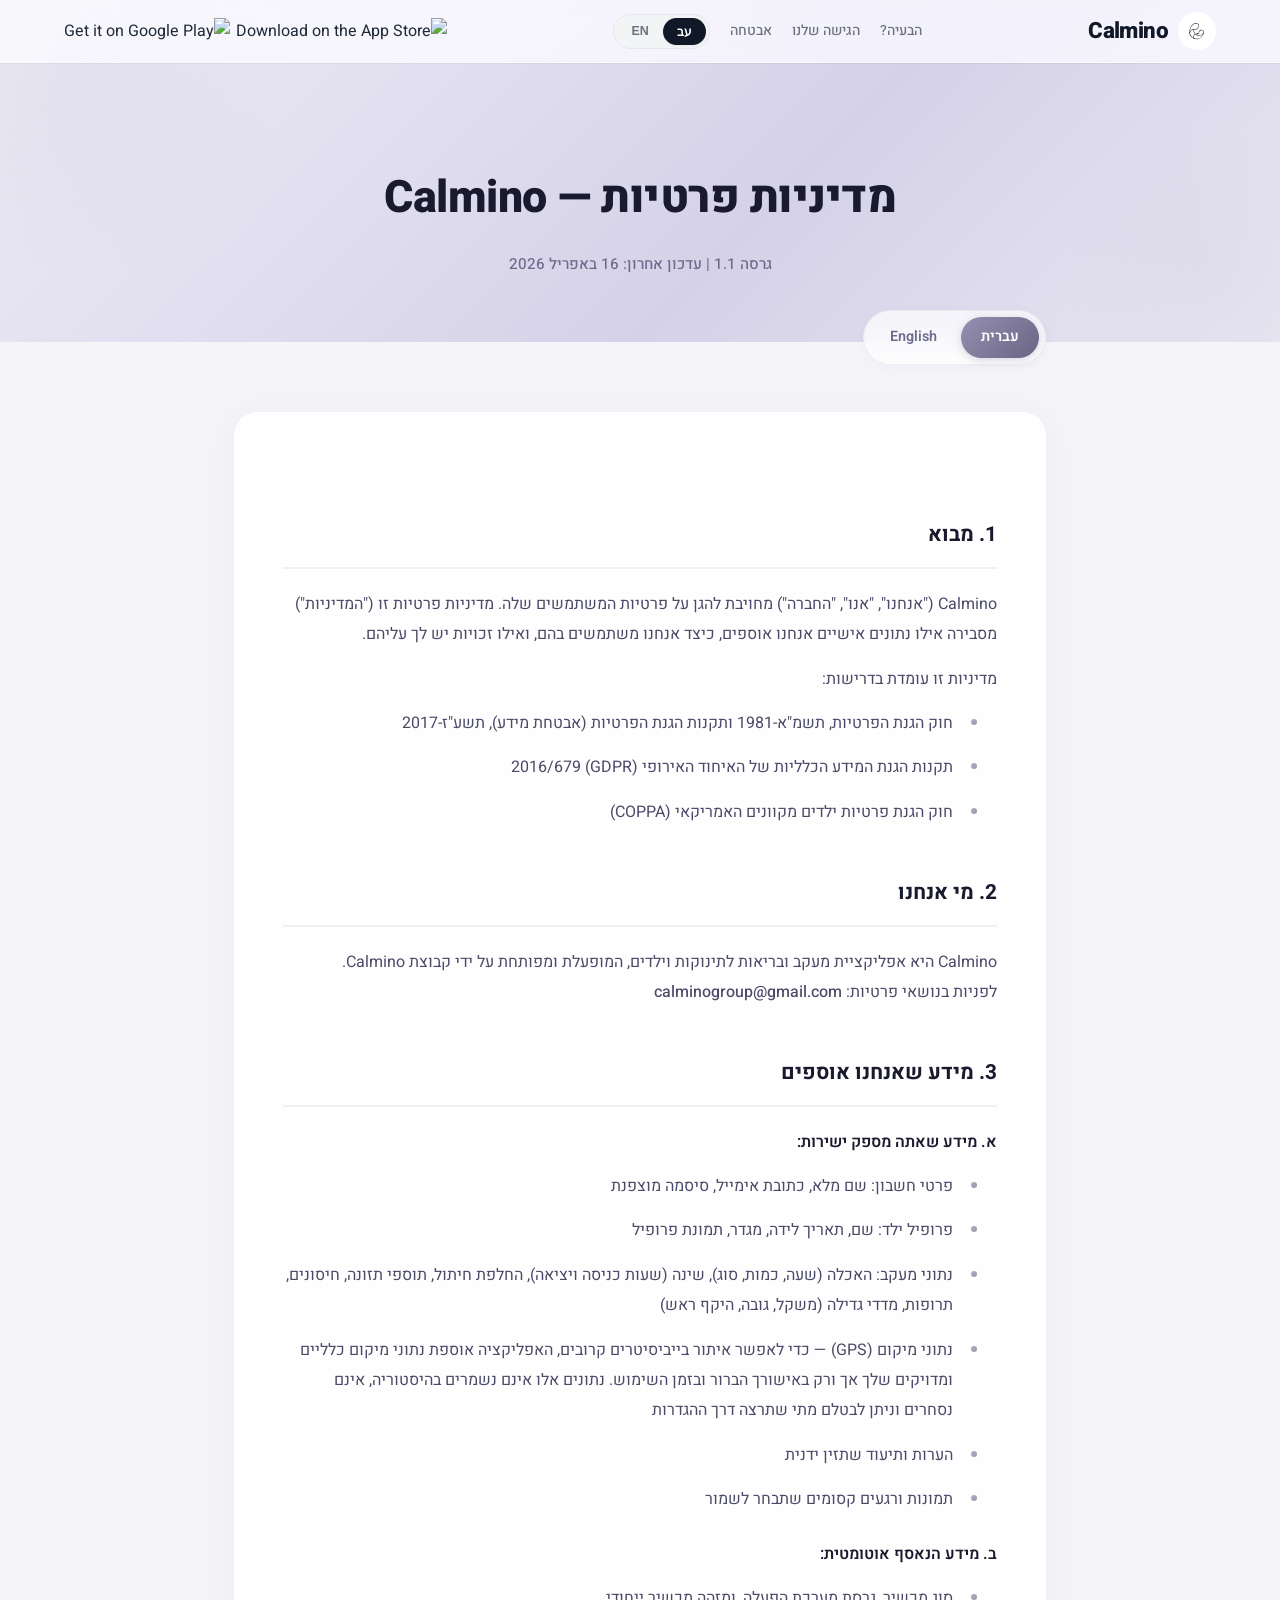
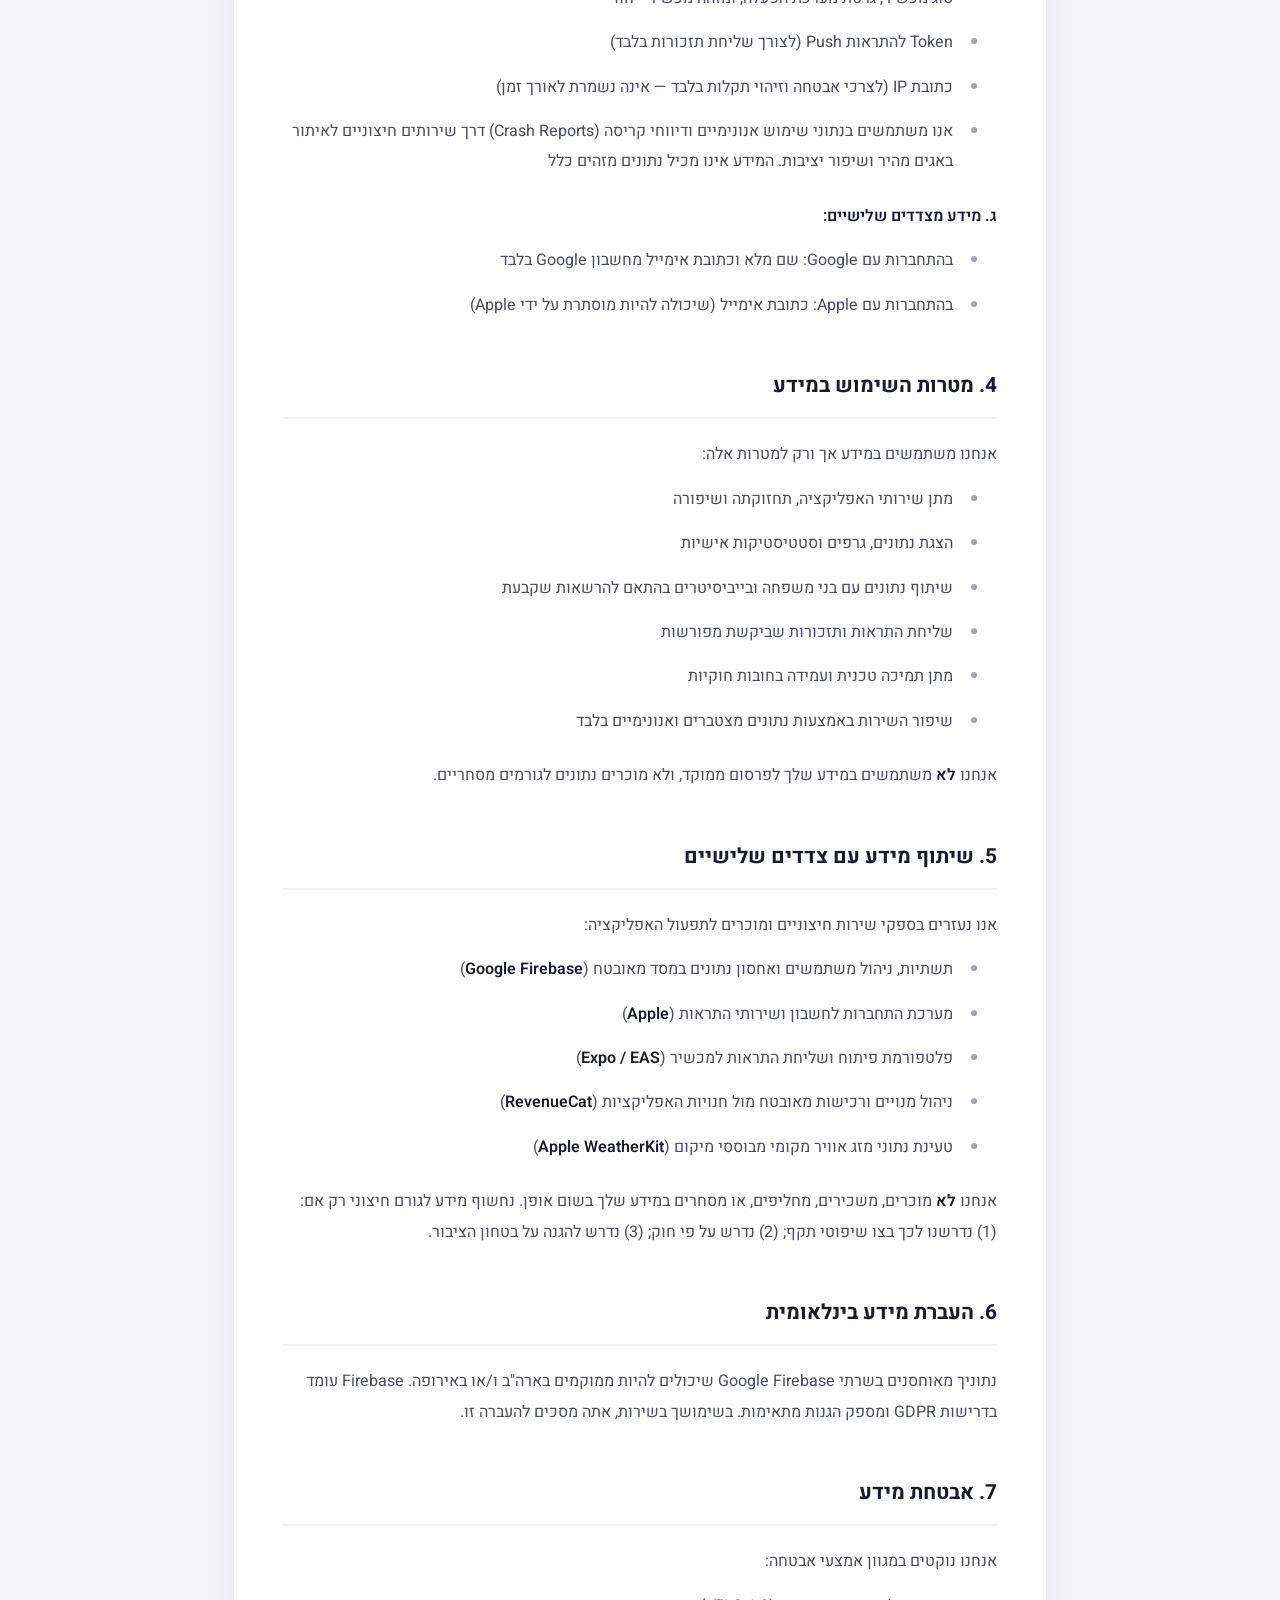
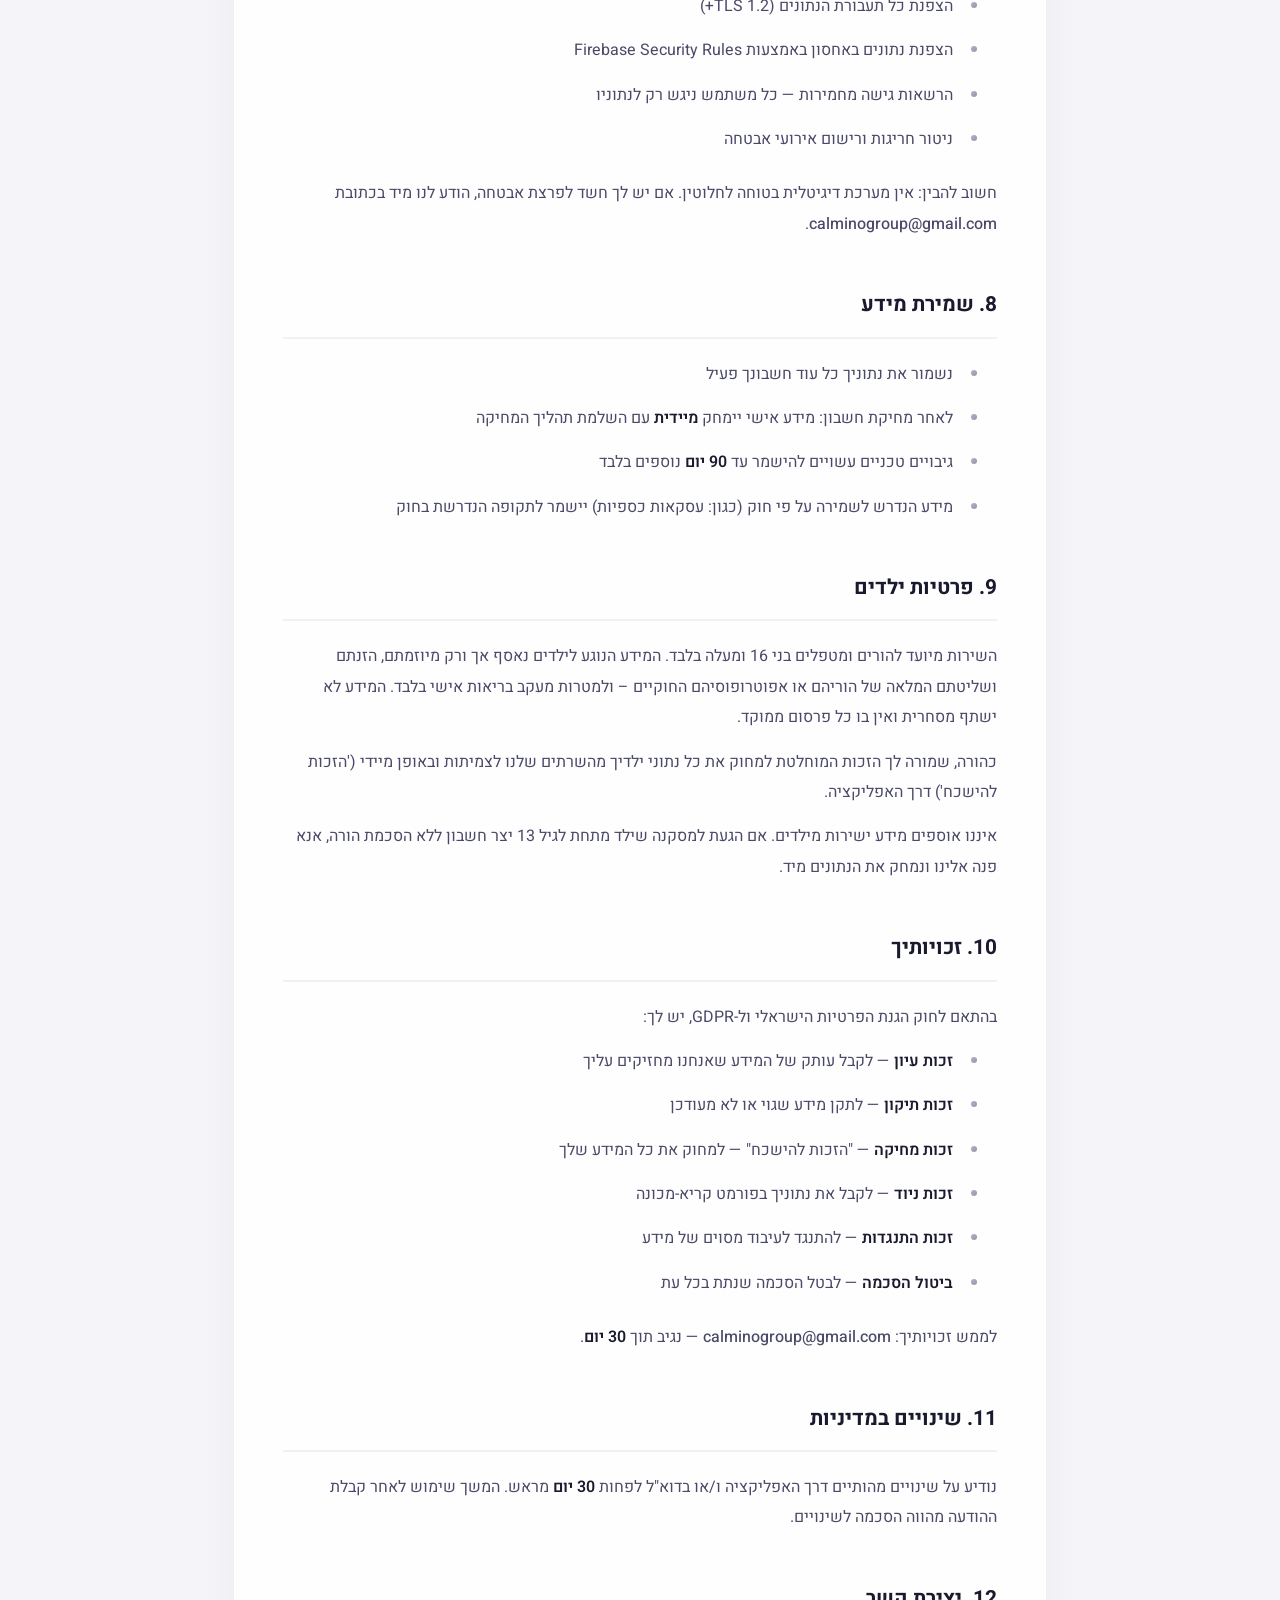
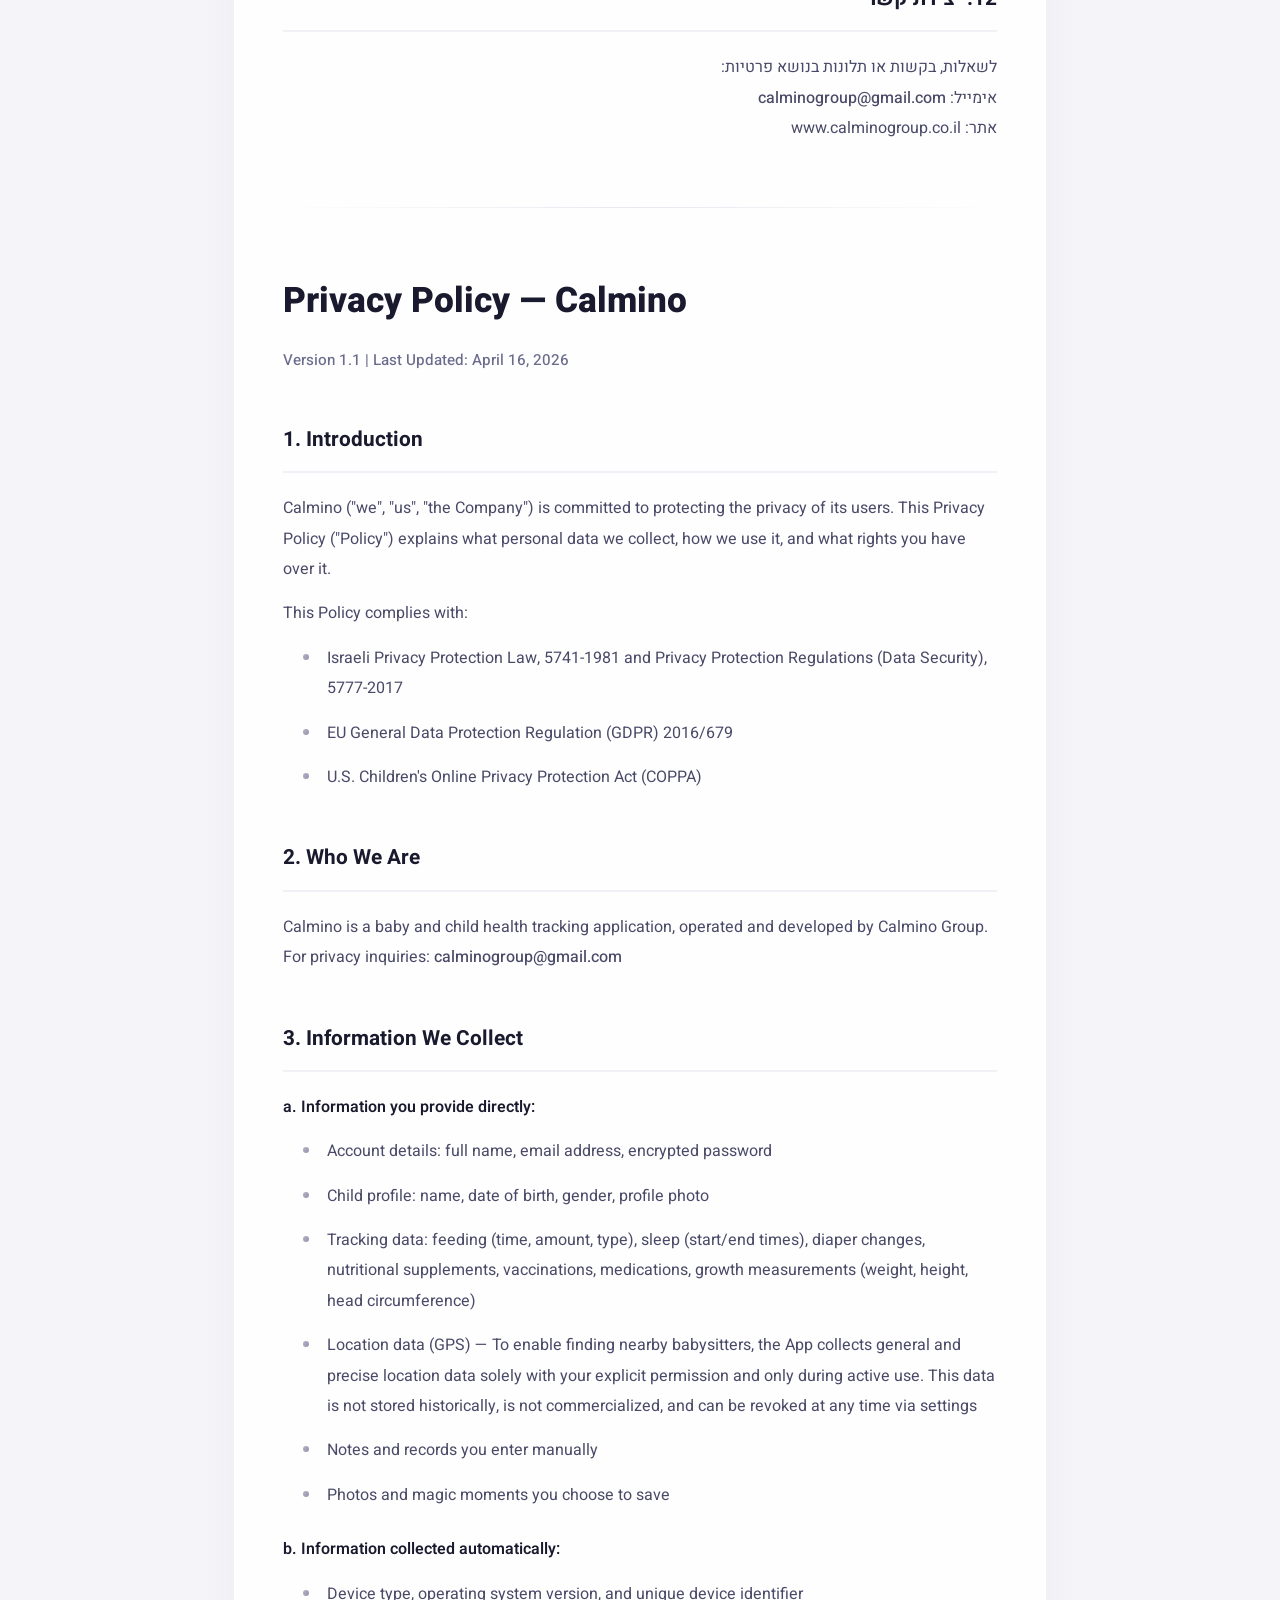
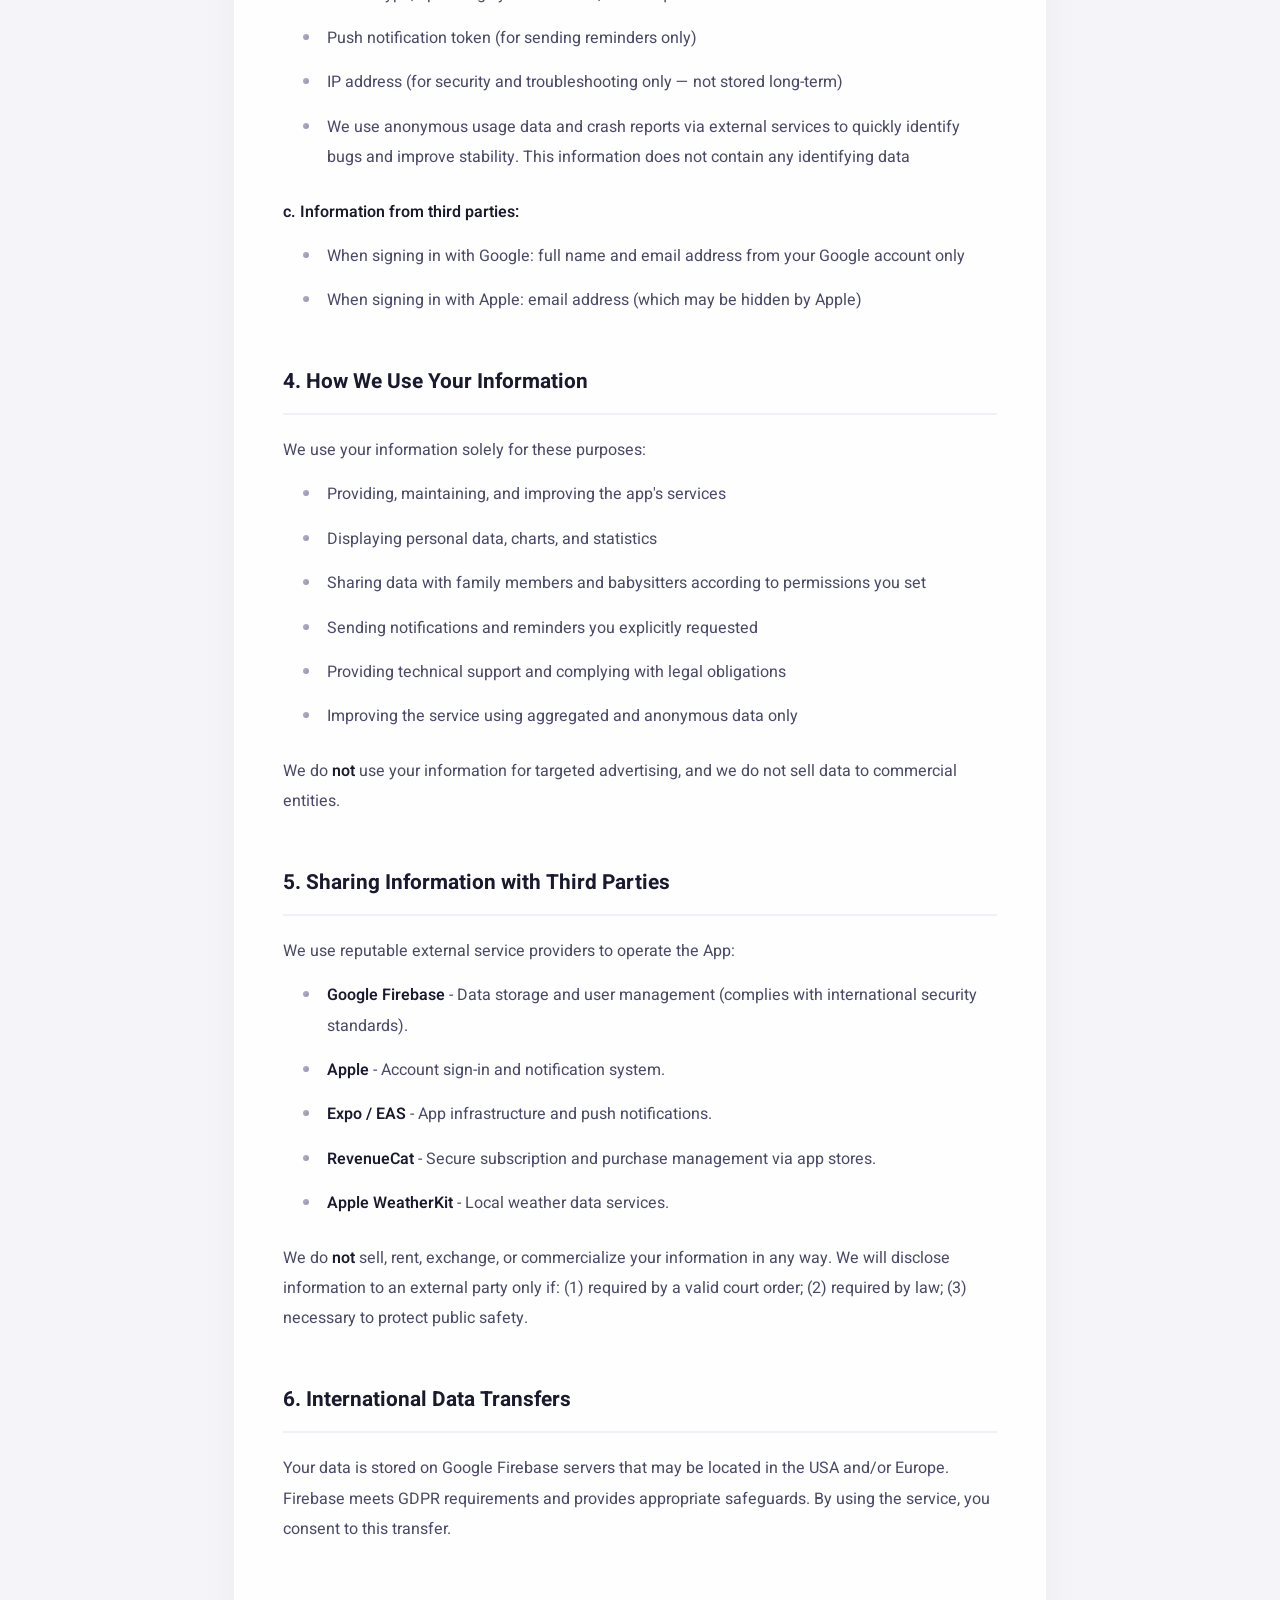
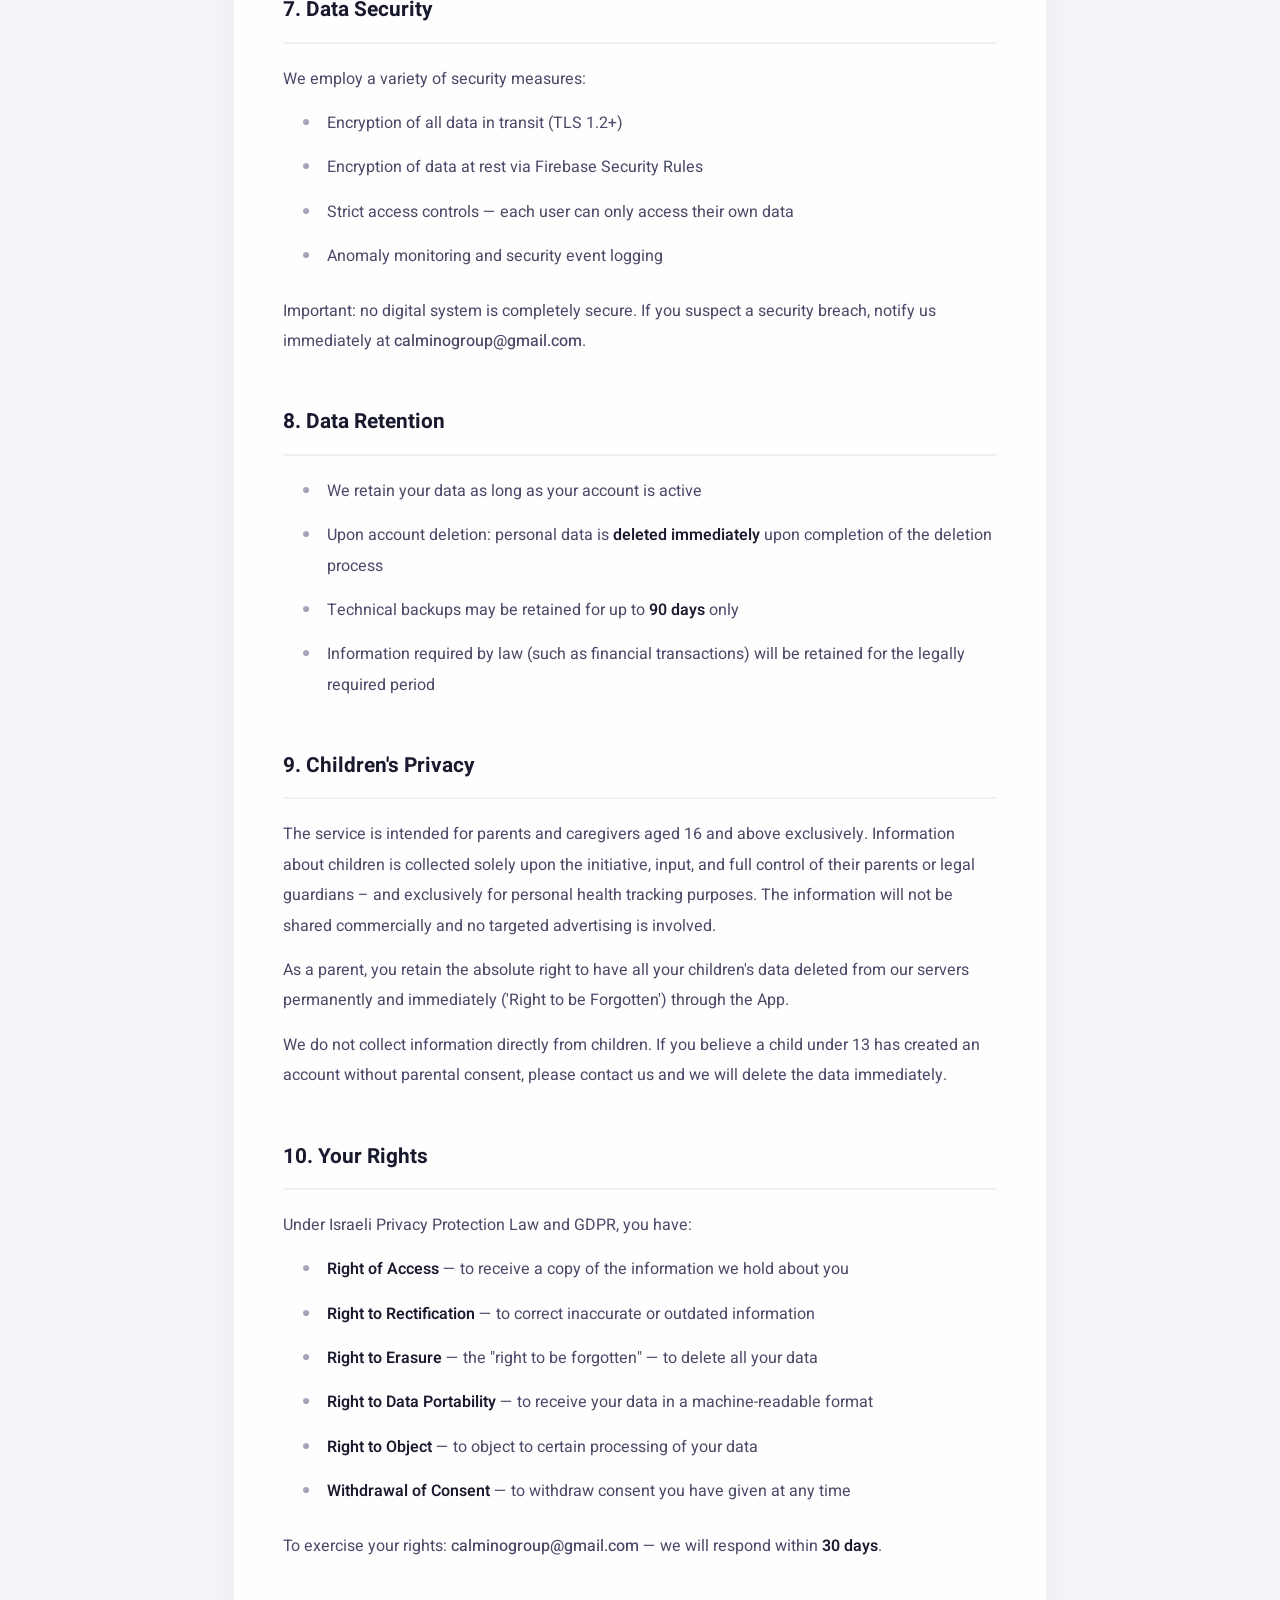
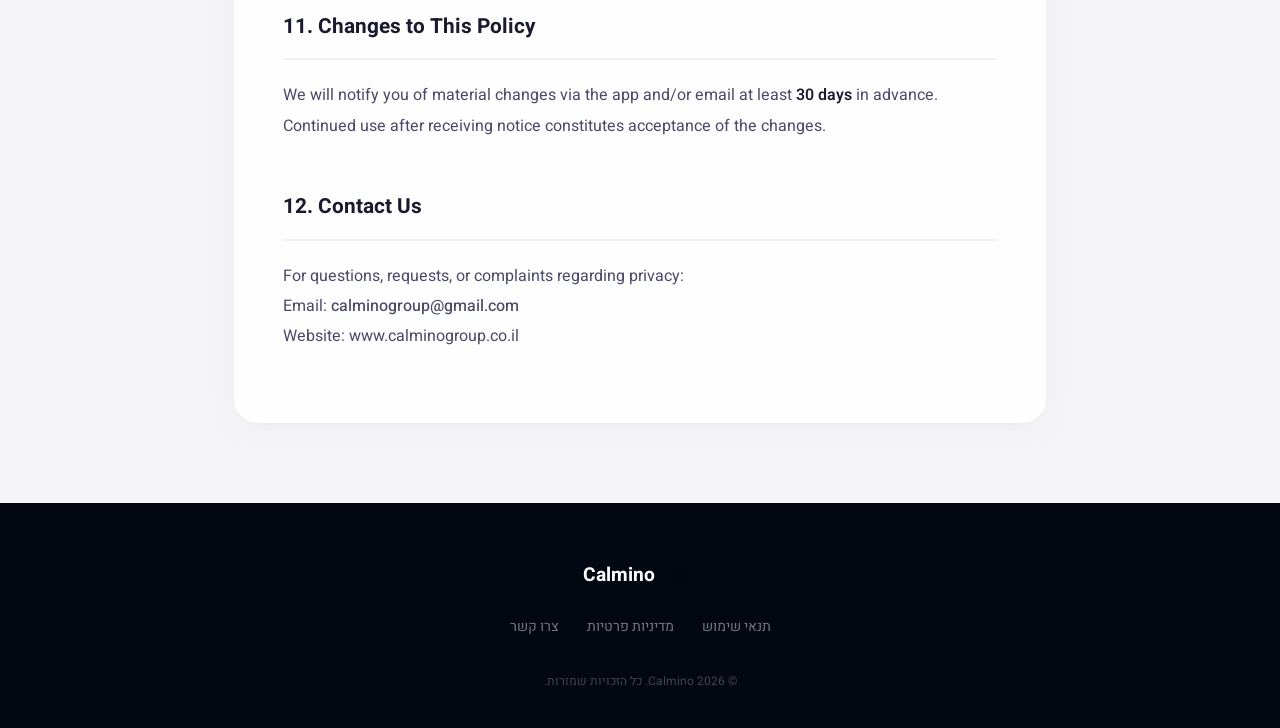
==== commit 9f8441c5: "legal: sync privacy & terms with app v1.1 (April 2026) - Remove stale chat messaging references from" ====
--- a/privacy.html
+++ b/privacy.html
@@ -260,7 +260,7 @@
     <!-- HERO -->
     <div class="legal-hero">
         <h1>מדיניות פרטיות — Calmino</h1>
-        <span class="last-updated">גרסה 1.1 | עדכון אחרון: 15 במרץ 2026</span>
+        <span class="last-updated">גרסה 1.1 | עדכון אחרון: 16 באפריל 2026</span>
     </div>
 
     <!-- CONTENT -->
@@ -293,7 +293,6 @@
                 <li>פרופיל ילד: שם, תאריך לידה, מגדר, תמונת פרופיל</li>
                 <li>נתוני מעקב: האכלה (שעה, כמות, סוג), שינה (שעות כניסה ויציאה), החלפת חיתול, תוספי תזונה, חיסונים, תרופות, מדדי גדילה (משקל, גובה, היקף ראש)</li>
                 <li>נתוני מיקום (GPS) — כדי לאפשר איתור בייביסיטרים קרובים, האפליקציה אוספת נתוני מיקום כלליים ומדויקים שלך אך ורק באישורך הברור ובזמן השימוש. נתונים אלו אינם נשמרים בהיסטוריה, אינם נסחרים וניתן לבטלם מתי שתרצה דרך ההגדרות</li>
-                <li>הודעות צ'אט שנשלחות בין הורים לבייביסיטרים דרך האפליקציה</li>
                 <li>הערות ותיעוד שתזין ידנית</li>
                 <li>תמונות ורגעים קסומים שתבחר לשמור</li>
             </ul>
@@ -386,7 +385,7 @@
 
         <section id="english" style="direction: ltr; text-align: left;">
             <h1 style="font-family:'Heebo',sans-serif;font-size:2.2rem;font-weight:800;color:#1a1a2e;margin:0 0 16px;">Privacy Policy — Calmino</h1>
-            <span class="last-updated" style="display: block; margin-bottom: 48px; color: #6b6b8d; font-size: 0.95rem; font-weight:500;">Version 1.1 | Last Updated: March 15, 2026</span>
+            <span class="last-updated" style="display: block; margin-bottom: 48px; color: #6b6b8d; font-size: 0.95rem; font-weight:500;">Version 1.1 | Last Updated: April 16, 2026</span>
 
             <h3>1. Introduction</h3>
             <p>Calmino ("we", "us", "the Company") is committed to protecting the privacy of its users. This Privacy Policy ("Policy") explains what personal data we collect, how we use it, and what rights you have over it.</p>
@@ -408,7 +407,6 @@
                 <li>Child profile: name, date of birth, gender, profile photo</li>
                 <li>Tracking data: feeding (time, amount, type), sleep (start/end times), diaper changes, nutritional supplements, vaccinations, medications, growth measurements (weight, height, head circumference)</li>
                 <li>Location data (GPS) — To enable finding nearby babysitters, the App collects general and precise location data solely with your explicit permission and only during active use. This data is not stored historically, is not commercialized, and can be revoked at any time via settings</li>
-                <li>Chat messages sent between parents and babysitters through the app</li>
                 <li>Notes and records you enter manually</li>
                 <li>Photos and magic moments you choose to save</li>
             </ul>
--- a/css/style.css
+++ b/css/style.css
@@ -2717,16 +2717,18 @@
   }
 
   .screenshots-showcase {
-    height: 300px;        /* Fixed height to hold the fan */
+    height: 300px;
     display: flex;
     align-items: center;
     justify-content: center;
     flex-direction: row;
-    overflow: visible;    /* Allow cards to fan out */
+    overflow: visible;
     padding: 12px 0 24px;
-    perspective: 1000px;
+    perspective: none;
     position: relative;
     scrollbar-width: none;
+    margin: 0 auto;
+    width: 100%;
   }
 
   .screenshots-showcase::-webkit-scrollbar {
@@ -2738,87 +2740,63 @@
     flex-shrink: 0;
   }
 
-  /* Scaled-down fan layout for mobile */
+  /* Scaled-down fan layout for mobile — no rotation, symmetric spread */
   .sc-1 {
-    transform: rotate(-8deg) translateX(-95px) !important;
+    transform: translateX(-110px) !important;
     z-index: 1 !important;
     width: 90px !important;
   }
 
   .sc-2 {
-    transform: rotate(-3deg) translateX(-48px) translateY(-8px) !important;
+    transform: translateX(-55px) translateY(-8px) !important;
     z-index: 3 !important;
     width: 100px !important;
   }
 
   .sc-3 {
-    transform: rotate(0deg) translateY(-14px) !important;
+    transform: translateY(-14px) !important;
     z-index: 5 !important;
     width: 110px !important;
   }
 
   .sc-4 {
-    transform: rotate(3deg) translateX(48px) translateY(-8px) !important;
+    transform: translateX(55px) translateY(-8px) !important;
     z-index: 3 !important;
     width: 100px !important;
   }
 
   .sc-5 {
-    transform: rotate(8deg) translateX(95px) !important;
+    transform: translateX(110px) !important;
     z-index: 1 !important;
     width: 90px !important;
   }
 
-  /* On mobile touch, keep fan positions - do NOT collapse to center */
-  .screenshots-showcase:hover .sc-1 {
-    transform: rotate(-8deg) translateX(-95px) !important;
-    z-index: 1 !important;
-  }
-
-  .screenshots-showcase:hover .sc-2 {
-    transform: rotate(-3deg) translateX(-48px) translateY(-8px) !important;
-    z-index: 3 !important;
-  }
-
-  .screenshots-showcase:hover .sc-3 {
-    transform: rotate(0deg) translateY(-14px) !important;
-    z-index: 5 !important;
-  }
-
-  .screenshots-showcase:hover .sc-4 {
-    transform: rotate(3deg) translateX(48px) translateY(-8px) !important;
-    z-index: 3 !important;
-  }
-
-  .screenshots-showcase:hover .sc-5 {
-    transform: rotate(8deg) translateX(95px) !important;
-    z-index: 1 !important;
-  }
-
-  /* Mobile: freeze all cards — no movement, no scale, no opacity change */
+  /* Mobile: freeze all cards — no movement, no scale, no opacity change, no interaction */
   .screenshots-showcase .screenshot-card,
   .screenshots-showcase .screenshot-card:hover,
   .screenshots-showcase:hover .screenshot-card:not(:hover) {
     transition: none !important;
     scale: 1 !important;
     opacity: 1 !important;
+    pointer-events: none !important;
+    cursor: default !important;
   }
 
   .screenshots-showcase .sc-1,
   .screenshots-showcase .sc-1:hover,
-  .screenshots-showcase:hover .sc-1 { transform: rotate(-8deg) translateX(-95px) !important; }
+  .screenshots-showcase:hover .sc-1 { transform: translateX(-110px) !important; }
   .screenshots-showcase .sc-2,
   .screenshots-showcase .sc-2:hover,
-  .screenshots-showcase:hover .sc-2 { transform: rotate(-3deg) translateX(-48px) translateY(-8px) !important; }
+  .screenshots-showcase:hover .sc-2 { transform: translateX(-55px) translateY(-8px) !important; }
   .screenshots-showcase .sc-3,
   .screenshots-showcase .sc-3:hover,
-  .screenshots-showcase:hover .sc-3 { transform: rotate(0deg) translateY(-14px) !important; }
+  .screenshots-showcase:hover .sc-3 { transform: translateY(-14px) !important; }
   .screenshots-showcase .sc-4,
   .screenshots-showcase .sc-4:hover,
-  .screenshots-showcase:hover .sc-4 { transform: rotate(3deg) translateX(48px) translateY(-8px) !important; }
+  .screenshots-showcase:hover .sc-4 { transform: translateX(55px) translateY(-8px) !important; }
   .screenshots-showcase .sc-5,
   .screenshots-showcase .sc-5:hover,
-  .screenshots-showcase:hover .sc-5 { transform: rotate(8deg) translateX(95px) !important; }
+  .screenshots-showcase:hover .sc-5 { transform: translateX(110px) !important; }
 
   .feature-list li {
     font-size: 0.88rem;
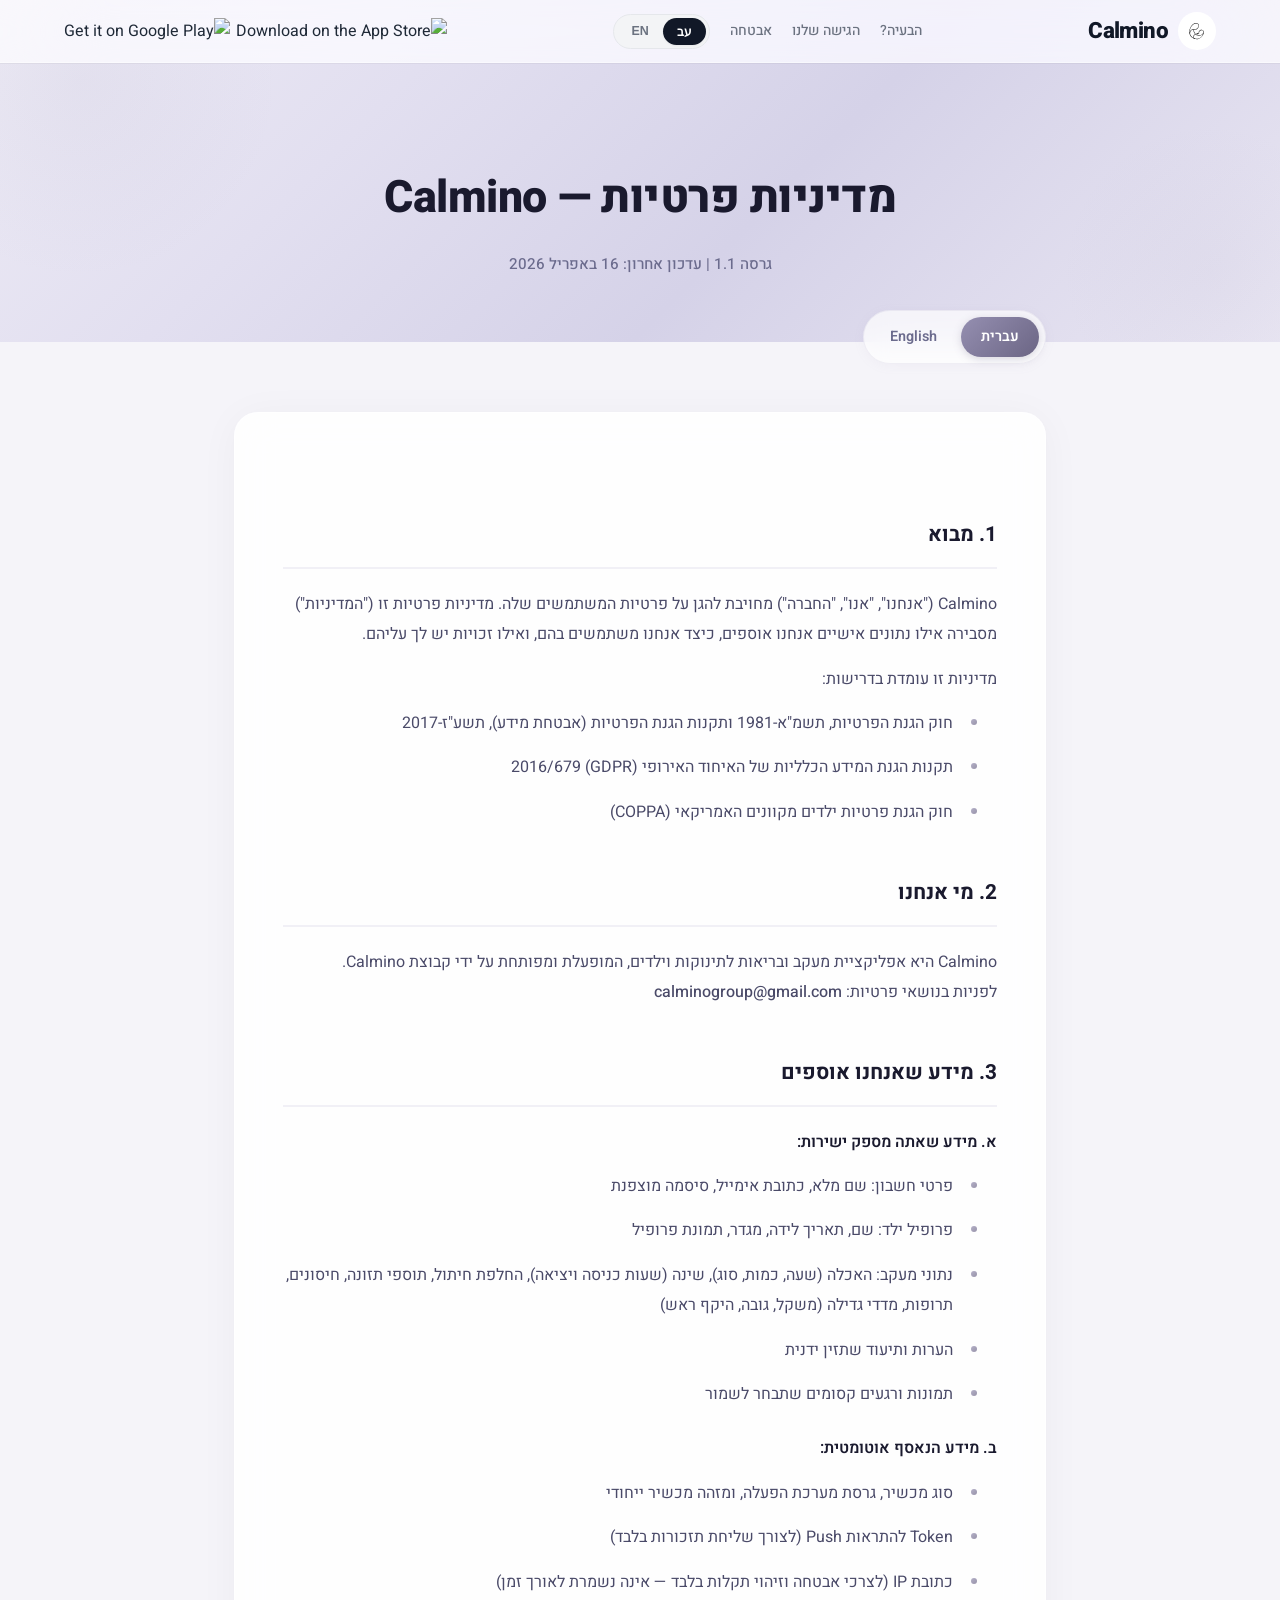
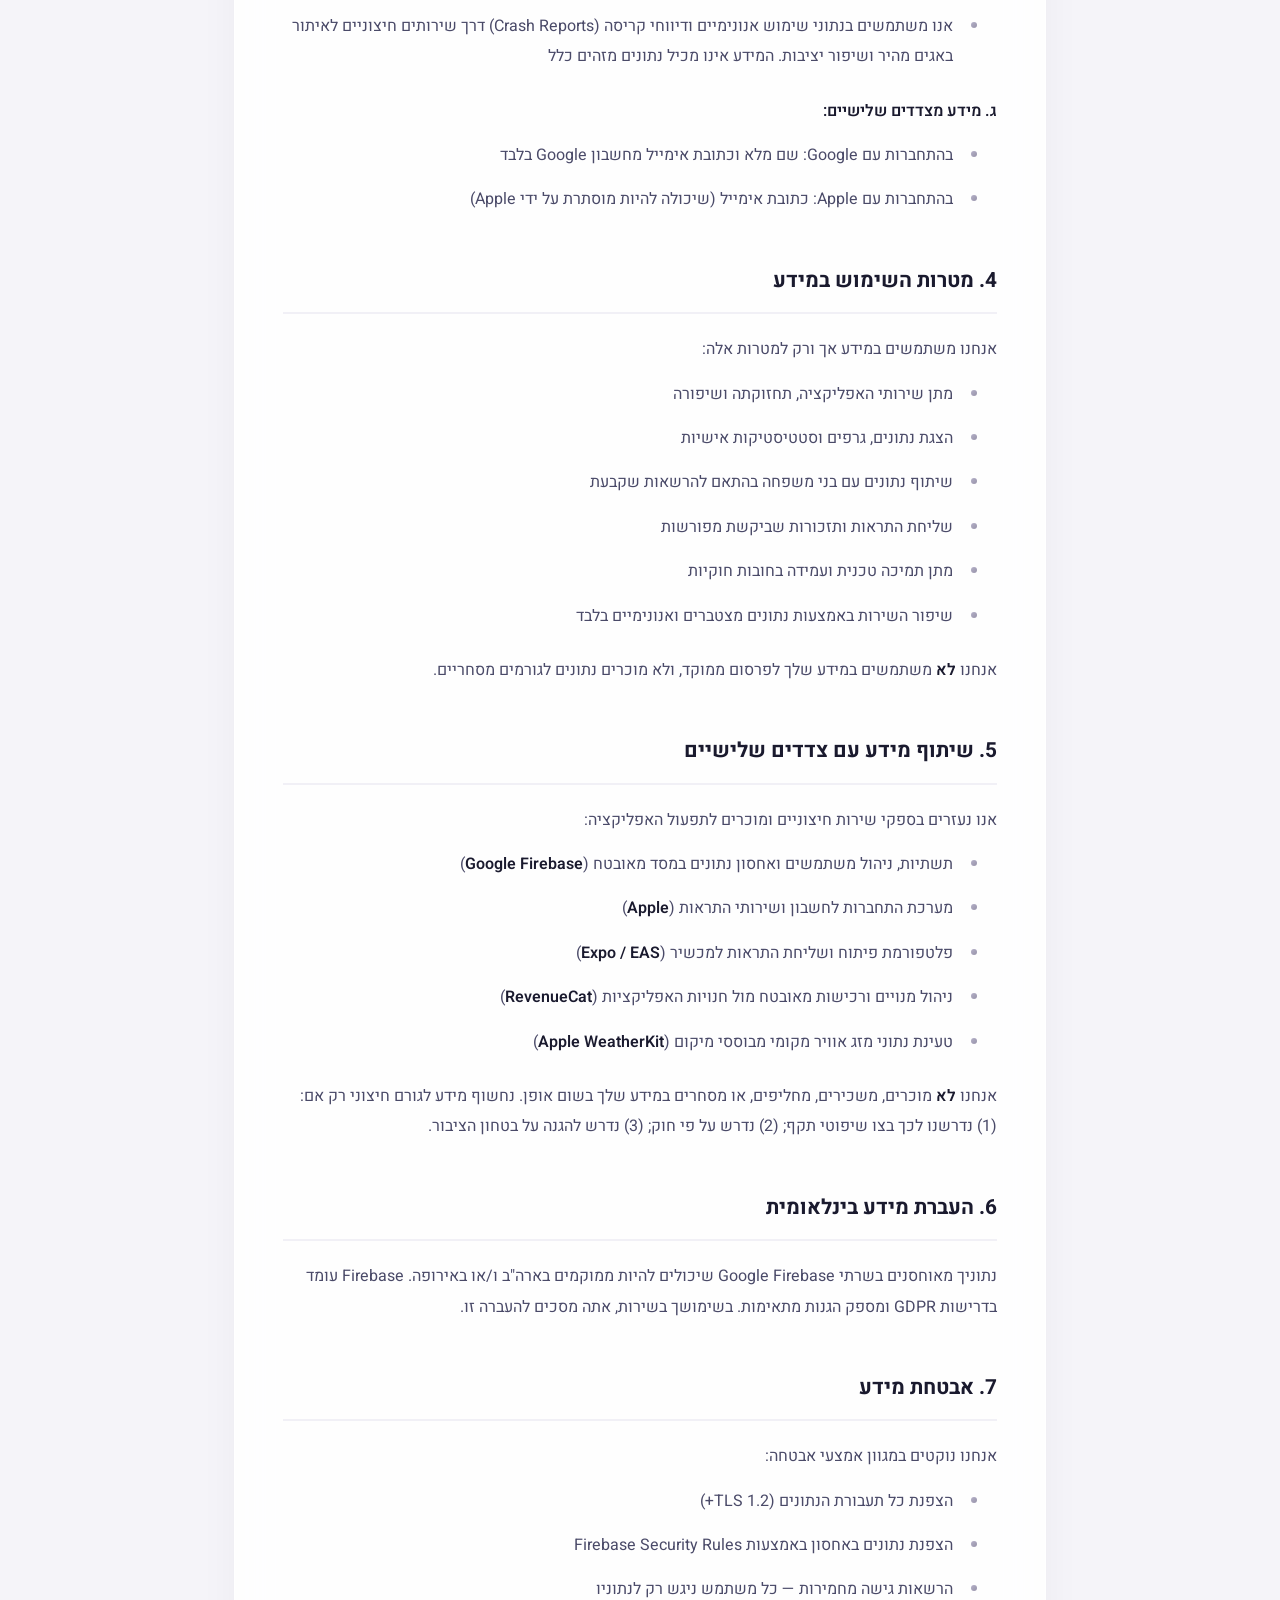
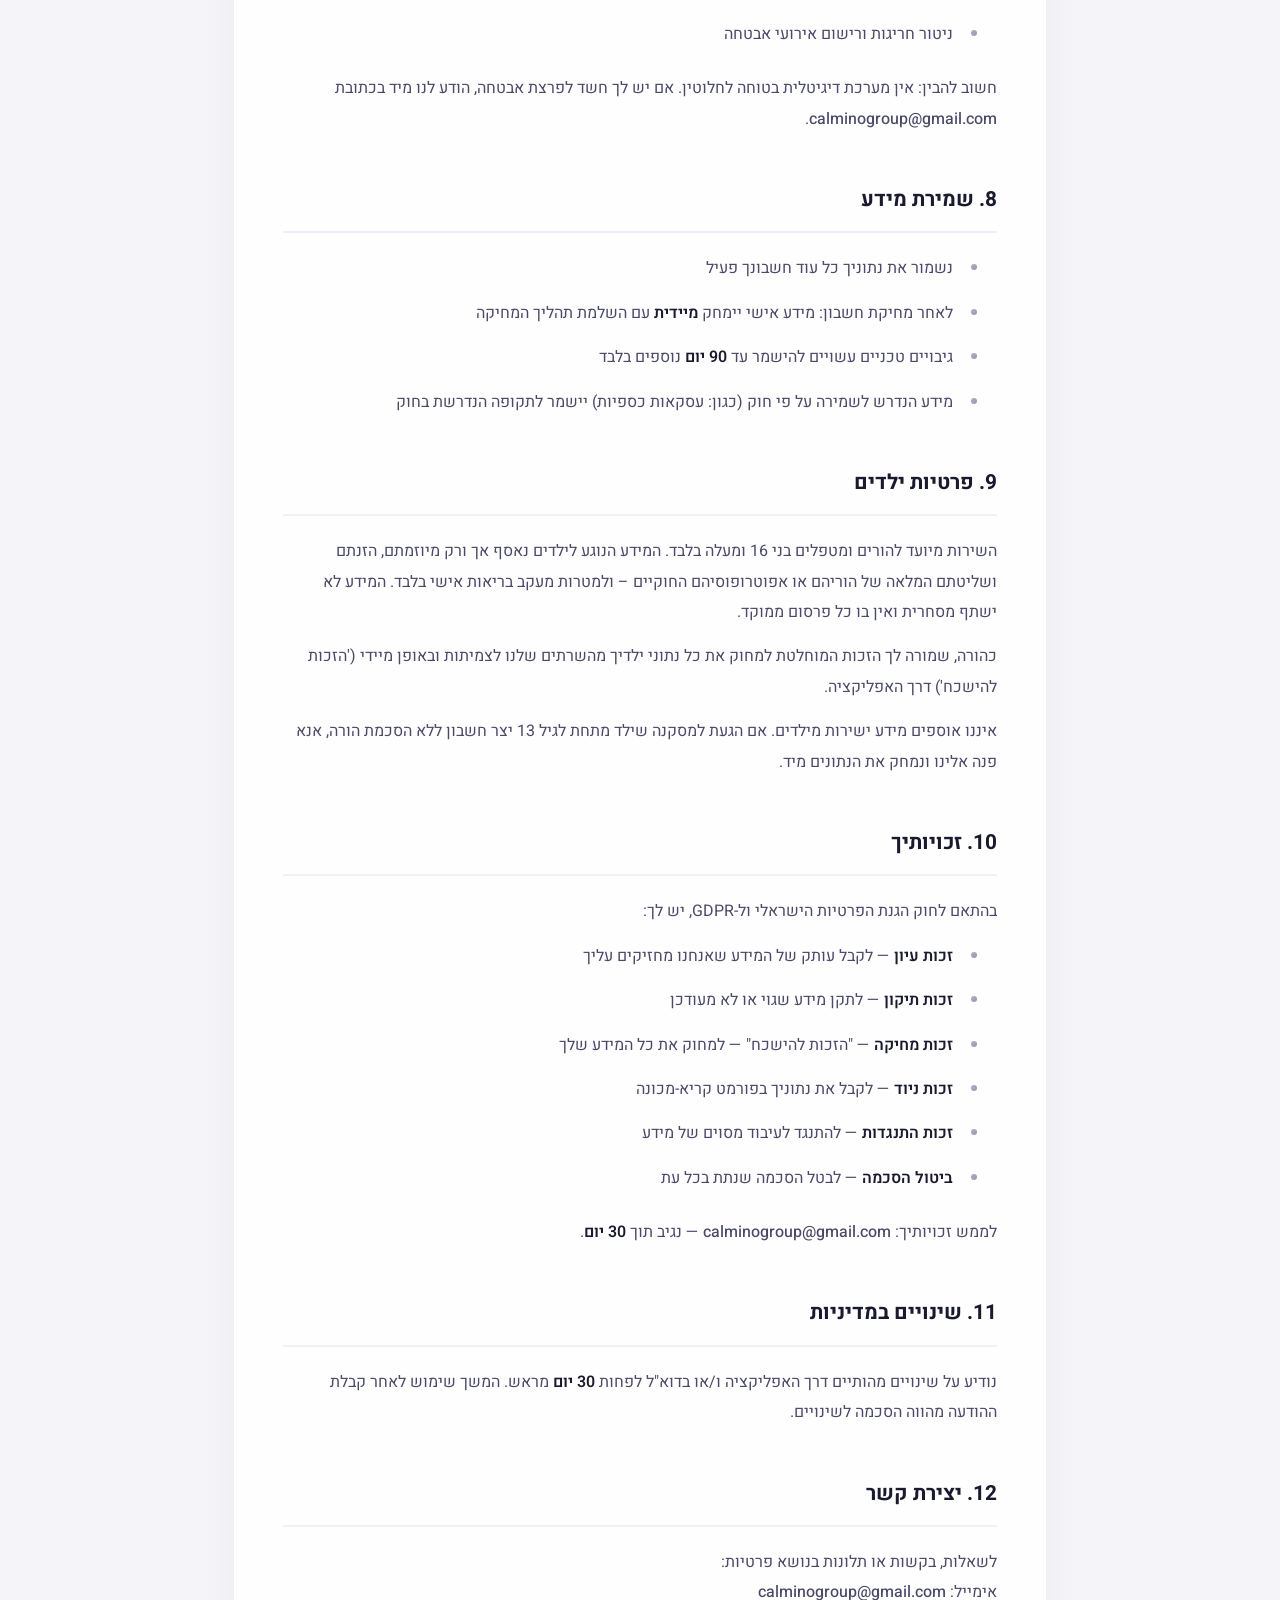
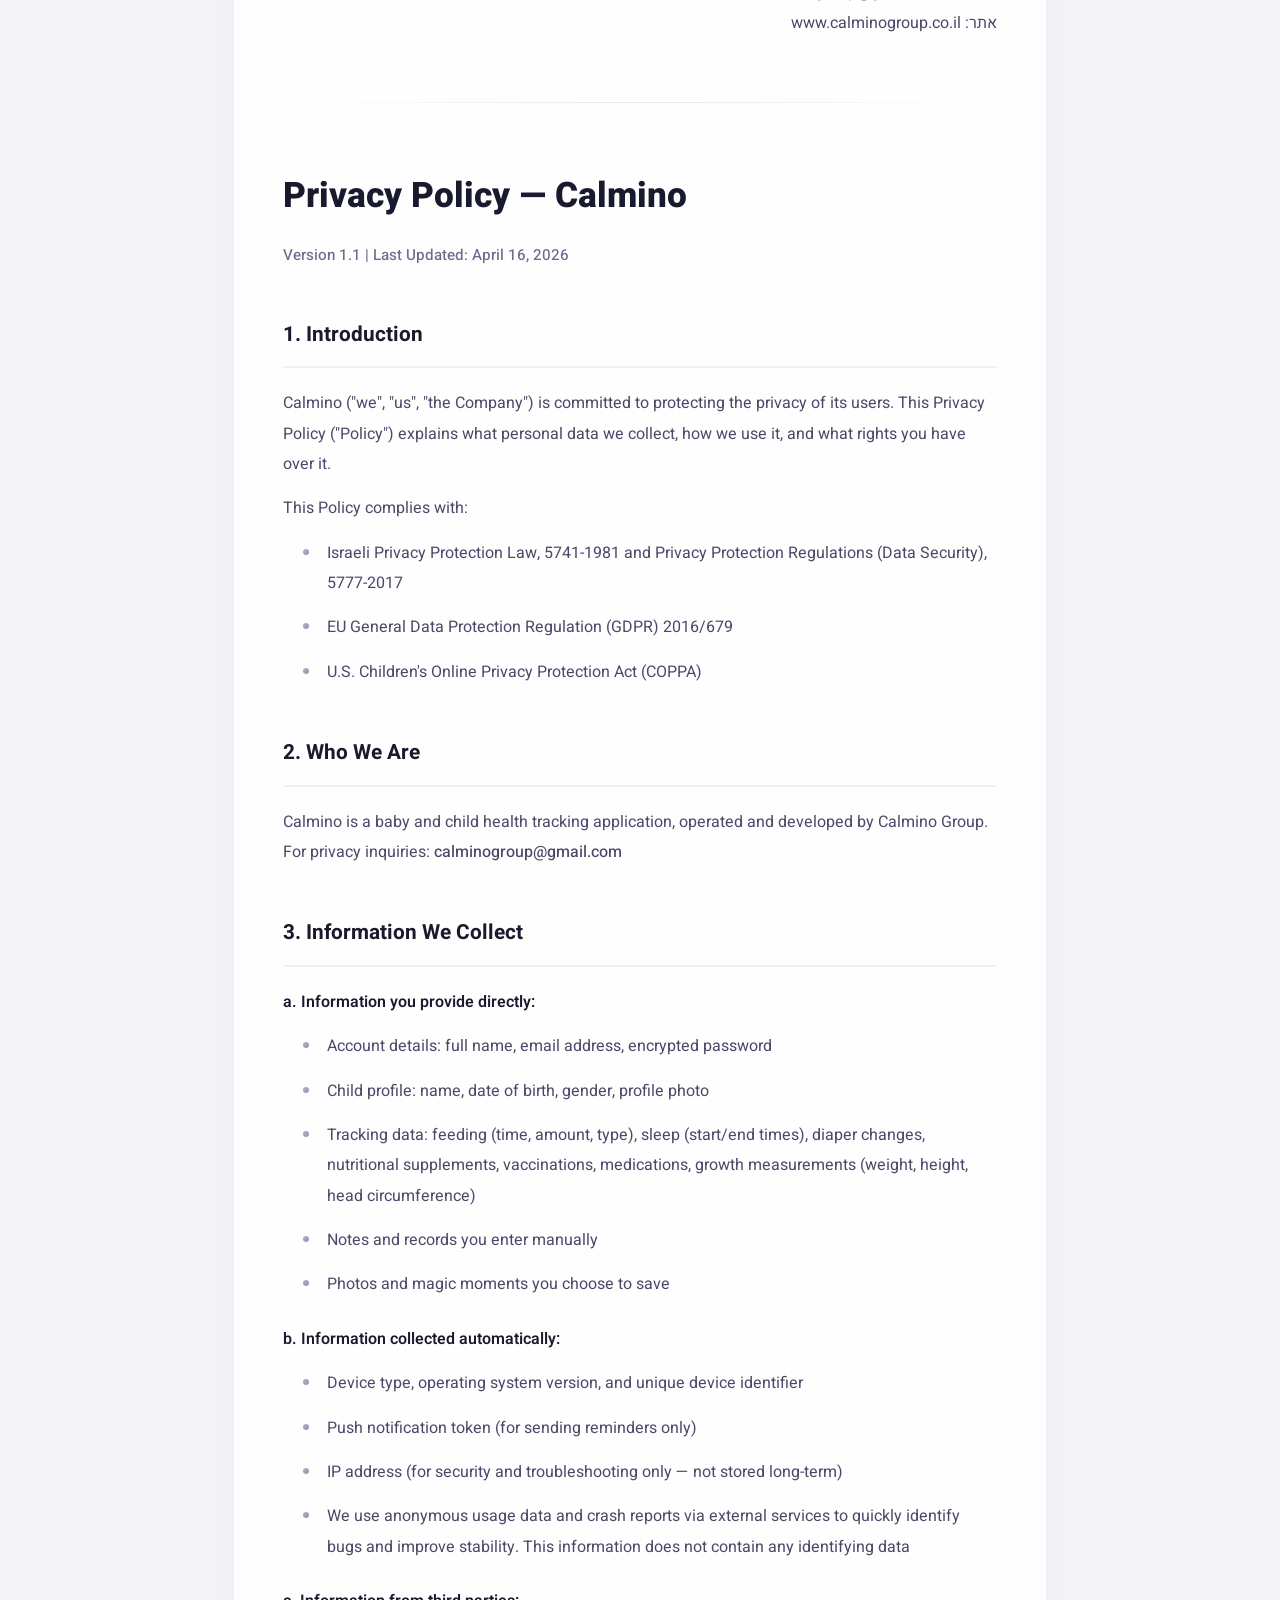
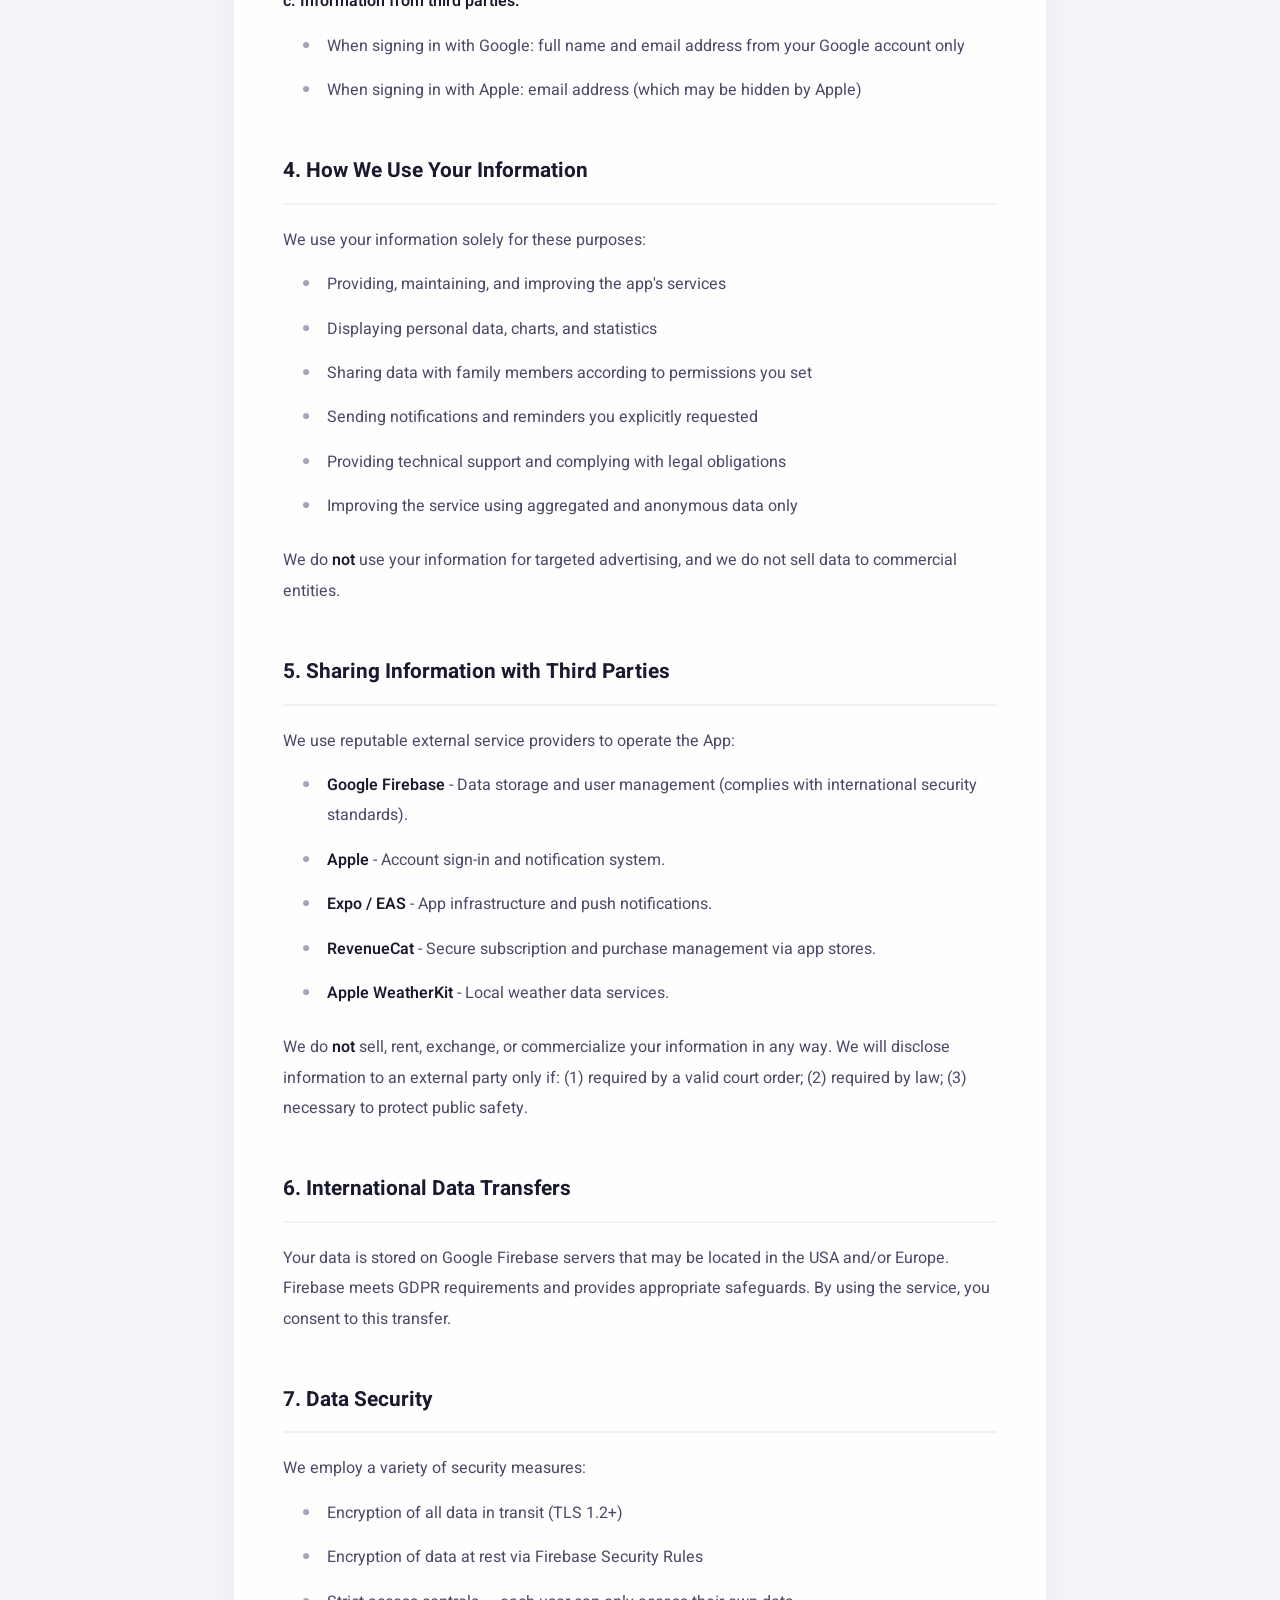
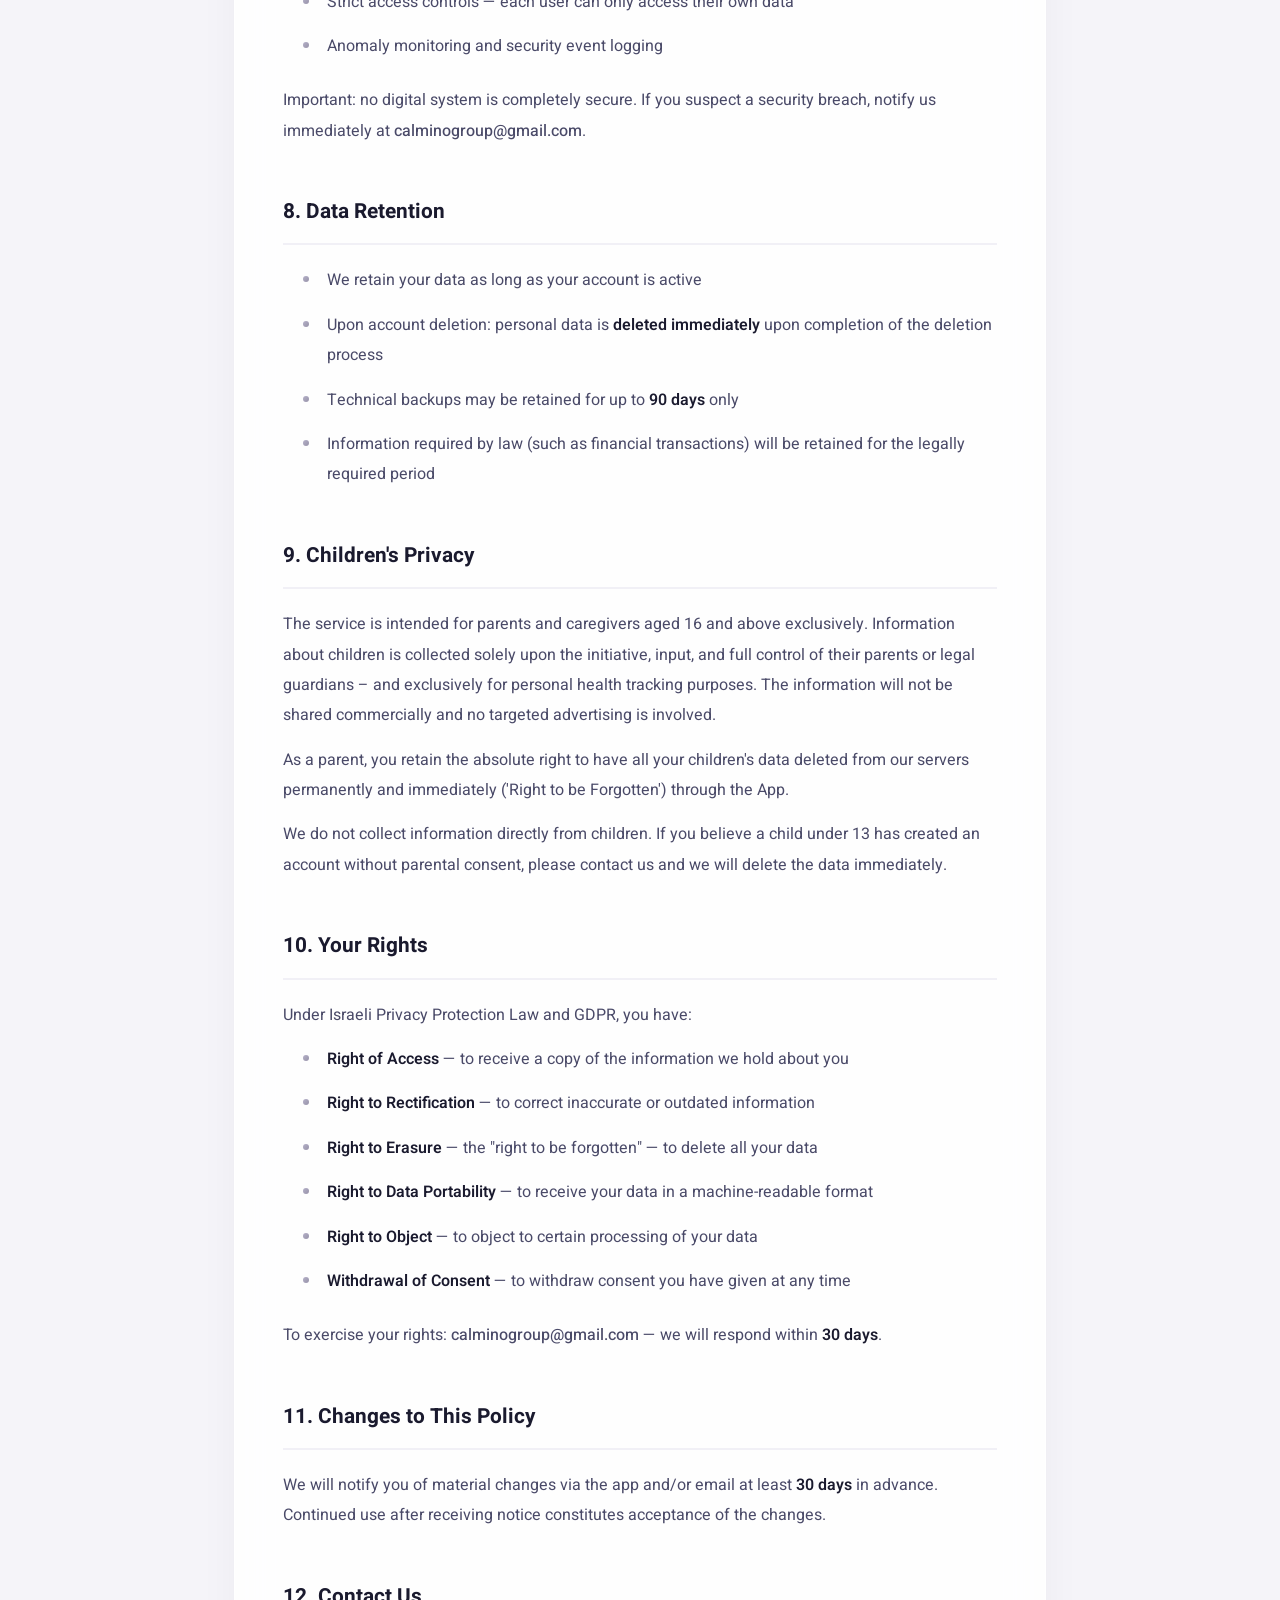
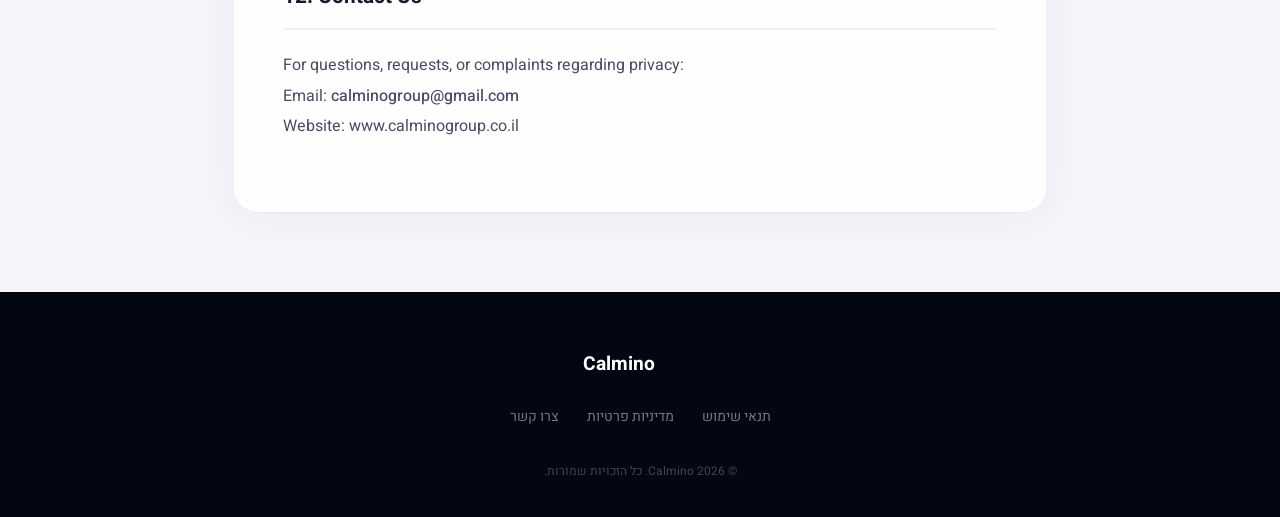
==== commit 53605cc8: "legal: remove babysitter feature references from privacy policy and terms of service" ====
--- a/privacy.html
+++ b/privacy.html
@@ -292,7 +292,6 @@
                 <li>פרטי חשבון: שם מלא, כתובת אימייל, סיסמה מוצפנת</li>
                 <li>פרופיל ילד: שם, תאריך לידה, מגדר, תמונת פרופיל</li>
                 <li>נתוני מעקב: האכלה (שעה, כמות, סוג), שינה (שעות כניסה ויציאה), החלפת חיתול, תוספי תזונה, חיסונים, תרופות, מדדי גדילה (משקל, גובה, היקף ראש)</li>
-                <li>נתוני מיקום (GPS) — כדי לאפשר איתור בייביסיטרים קרובים, האפליקציה אוספת נתוני מיקום כלליים ומדויקים שלך אך ורק באישורך הברור ובזמן השימוש. נתונים אלו אינם נשמרים בהיסטוריה, אינם נסחרים וניתן לבטלם מתי שתרצה דרך ההגדרות</li>
                 <li>הערות ותיעוד שתזין ידנית</li>
                 <li>תמונות ורגעים קסומים שתבחר לשמור</li>
             </ul>
@@ -316,7 +315,7 @@
             <ul>
                 <li>מתן שירותי האפליקציה, תחזוקתה ושיפורה</li>
                 <li>הצגת נתונים, גרפים וסטטיסטיקות אישיות</li>
-                <li>שיתוף נתונים עם בני משפחה ובייביסיטרים בהתאם להרשאות שקבעת</li>
+                <li>שיתוף נתונים עם בני משפחה בהתאם להרשאות שקבעת</li>
                 <li>שליחת התראות ותזכורות שביקשת מפורשות</li>
                 <li>מתן תמיכה טכנית ועמידה בחובות חוקיות</li>
                 <li>שיפור השירות באמצעות נתונים מצטברים ואנונימיים בלבד</li>
@@ -406,7 +405,6 @@
                 <li>Account details: full name, email address, encrypted password</li>
                 <li>Child profile: name, date of birth, gender, profile photo</li>
                 <li>Tracking data: feeding (time, amount, type), sleep (start/end times), diaper changes, nutritional supplements, vaccinations, medications, growth measurements (weight, height, head circumference)</li>
-                <li>Location data (GPS) — To enable finding nearby babysitters, the App collects general and precise location data solely with your explicit permission and only during active use. This data is not stored historically, is not commercialized, and can be revoked at any time via settings</li>
                 <li>Notes and records you enter manually</li>
                 <li>Photos and magic moments you choose to save</li>
             </ul>
@@ -430,7 +428,7 @@
             <ul>
                 <li>Providing, maintaining, and improving the app's services</li>
                 <li>Displaying personal data, charts, and statistics</li>
-                <li>Sharing data with family members and babysitters according to permissions you set</li>
+                <li>Sharing data with family members according to permissions you set</li>
                 <li>Sending notifications and reminders you explicitly requested</li>
                 <li>Providing technical support and complying with legal obligations</li>
                 <li>Improving the service using aggregated and anonymous data only</li>
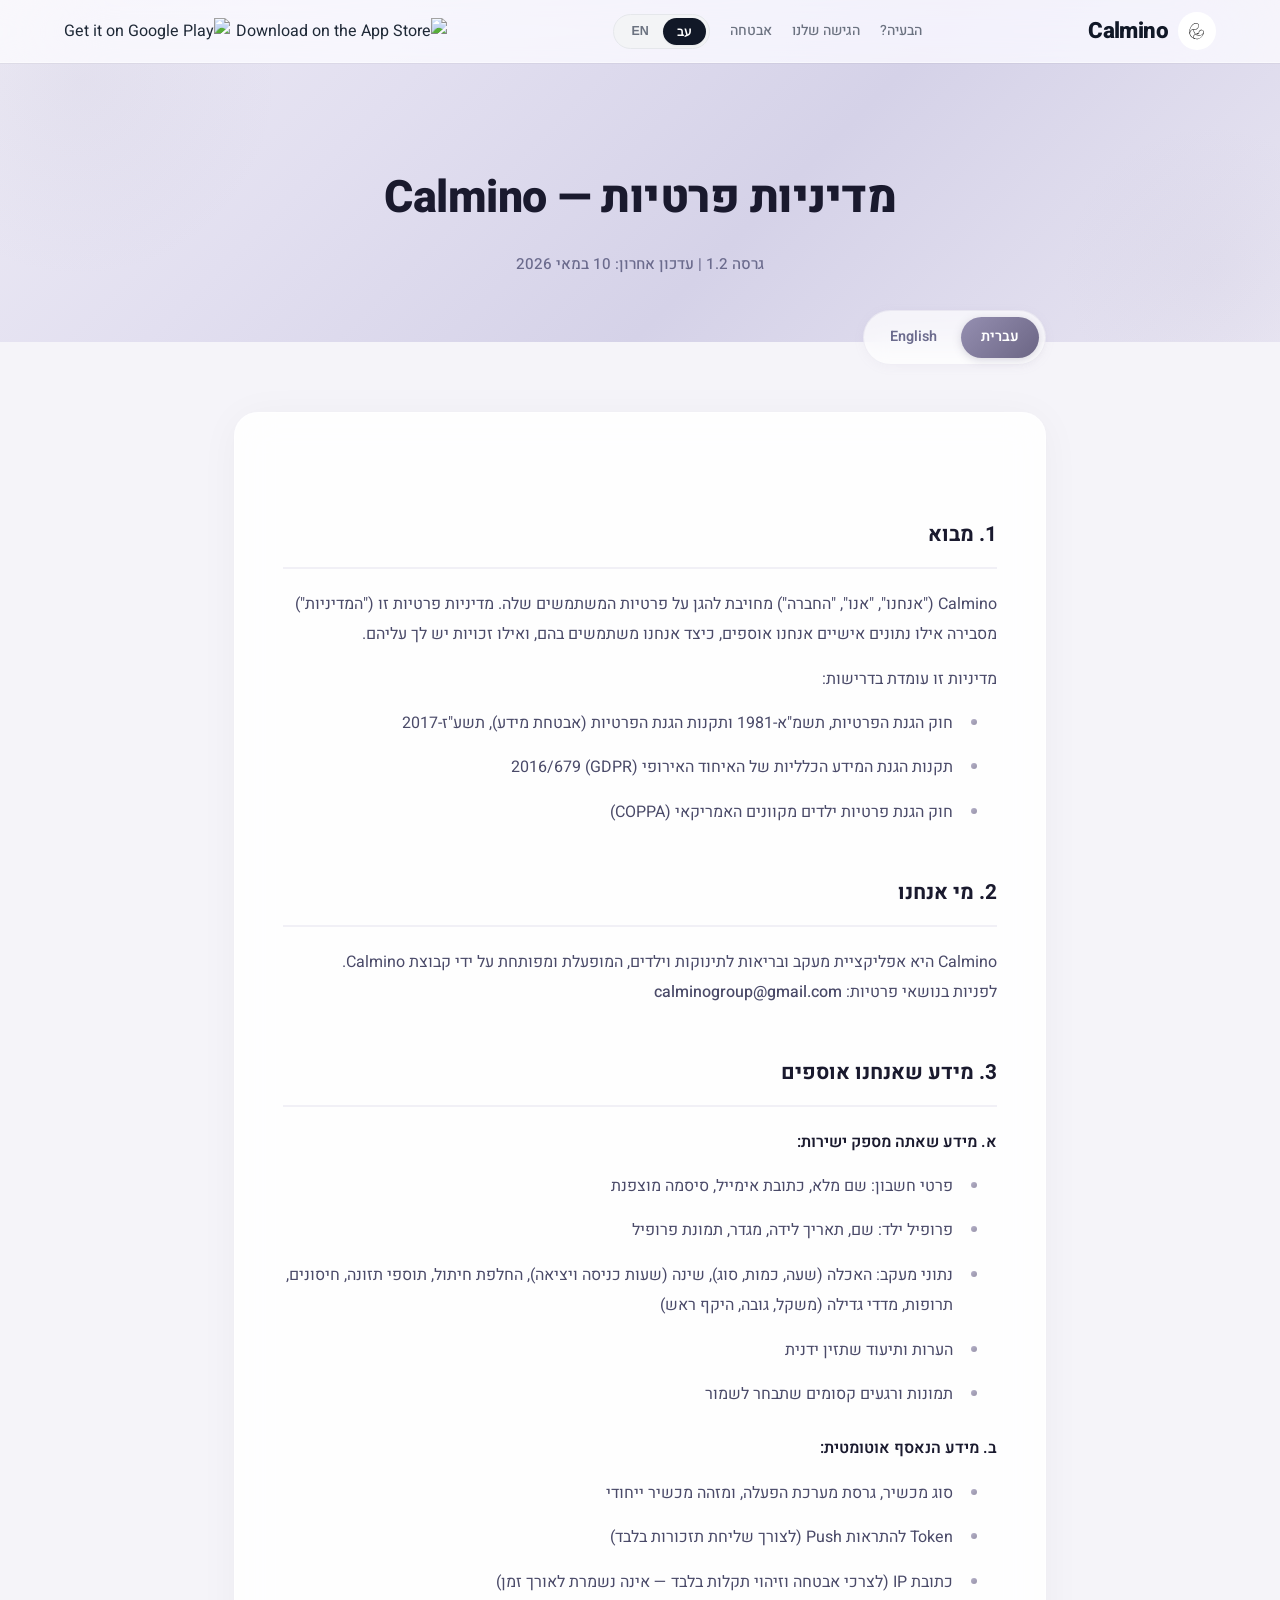
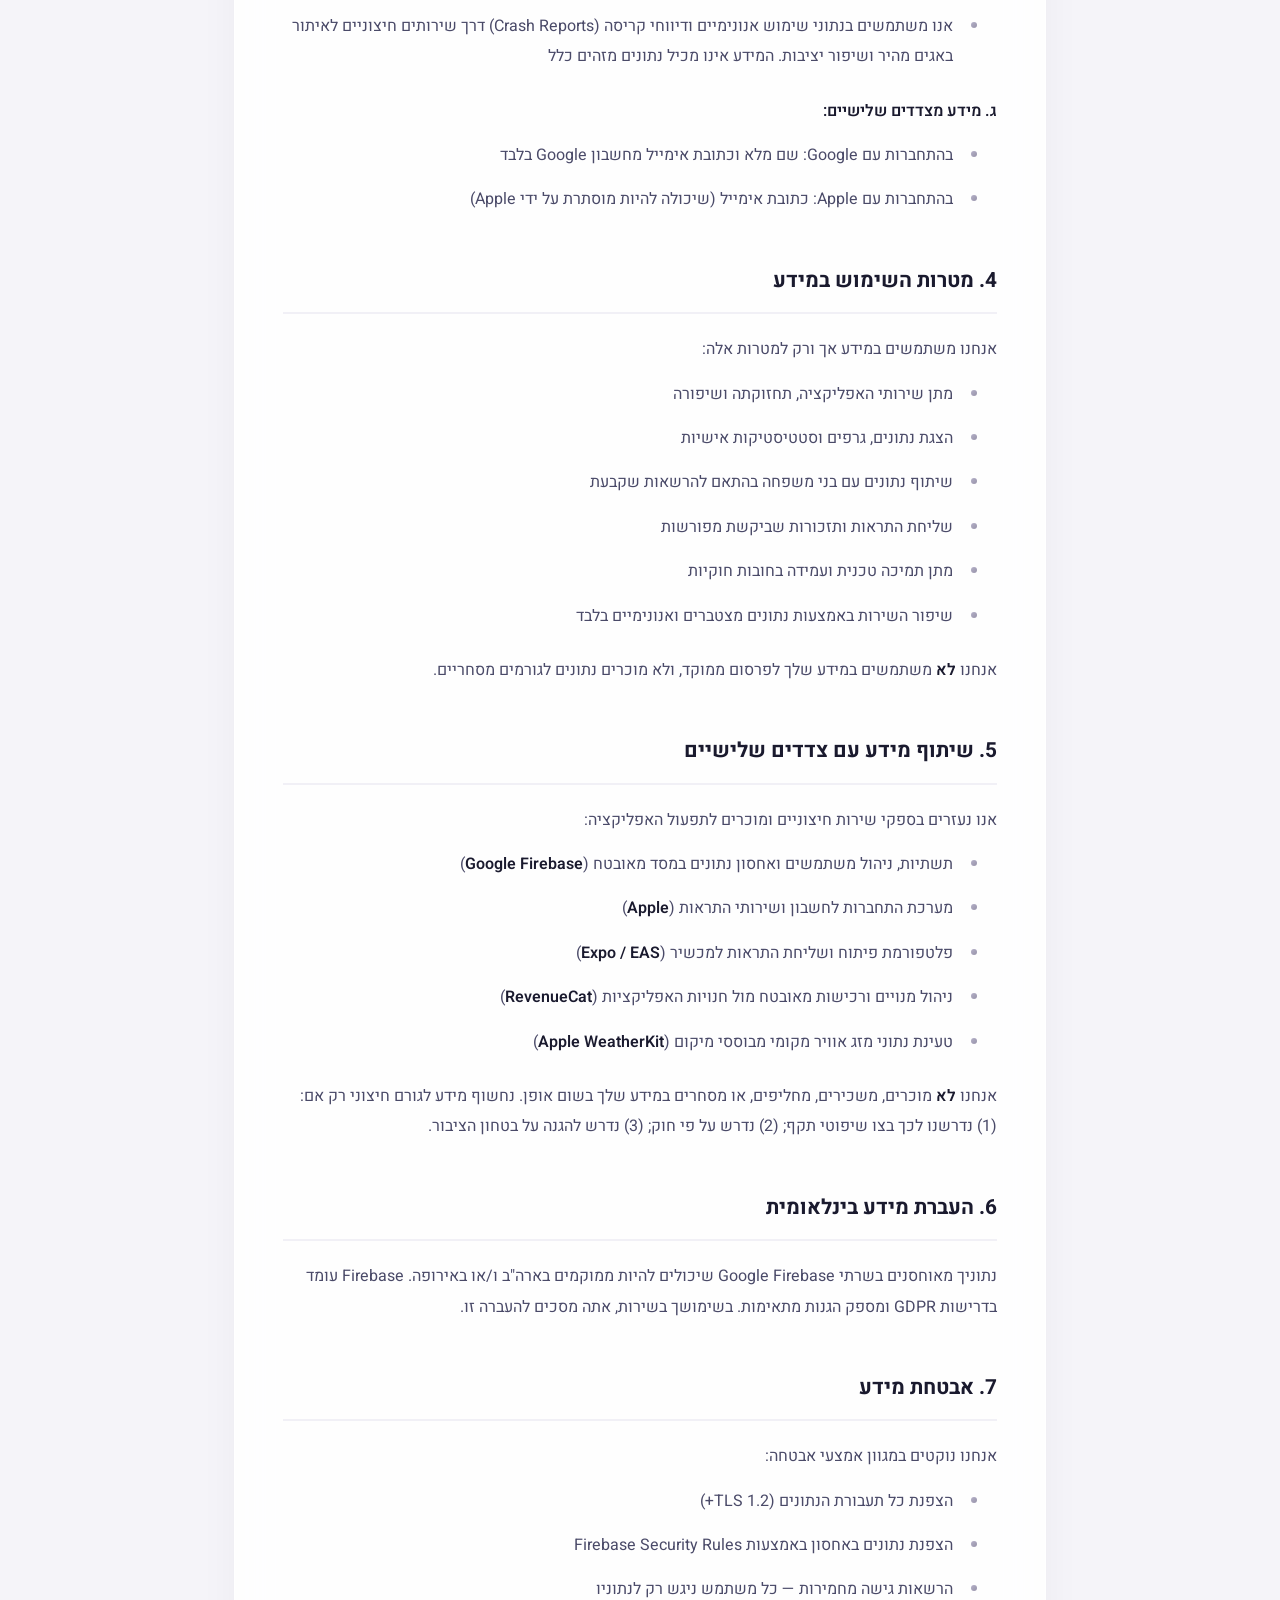
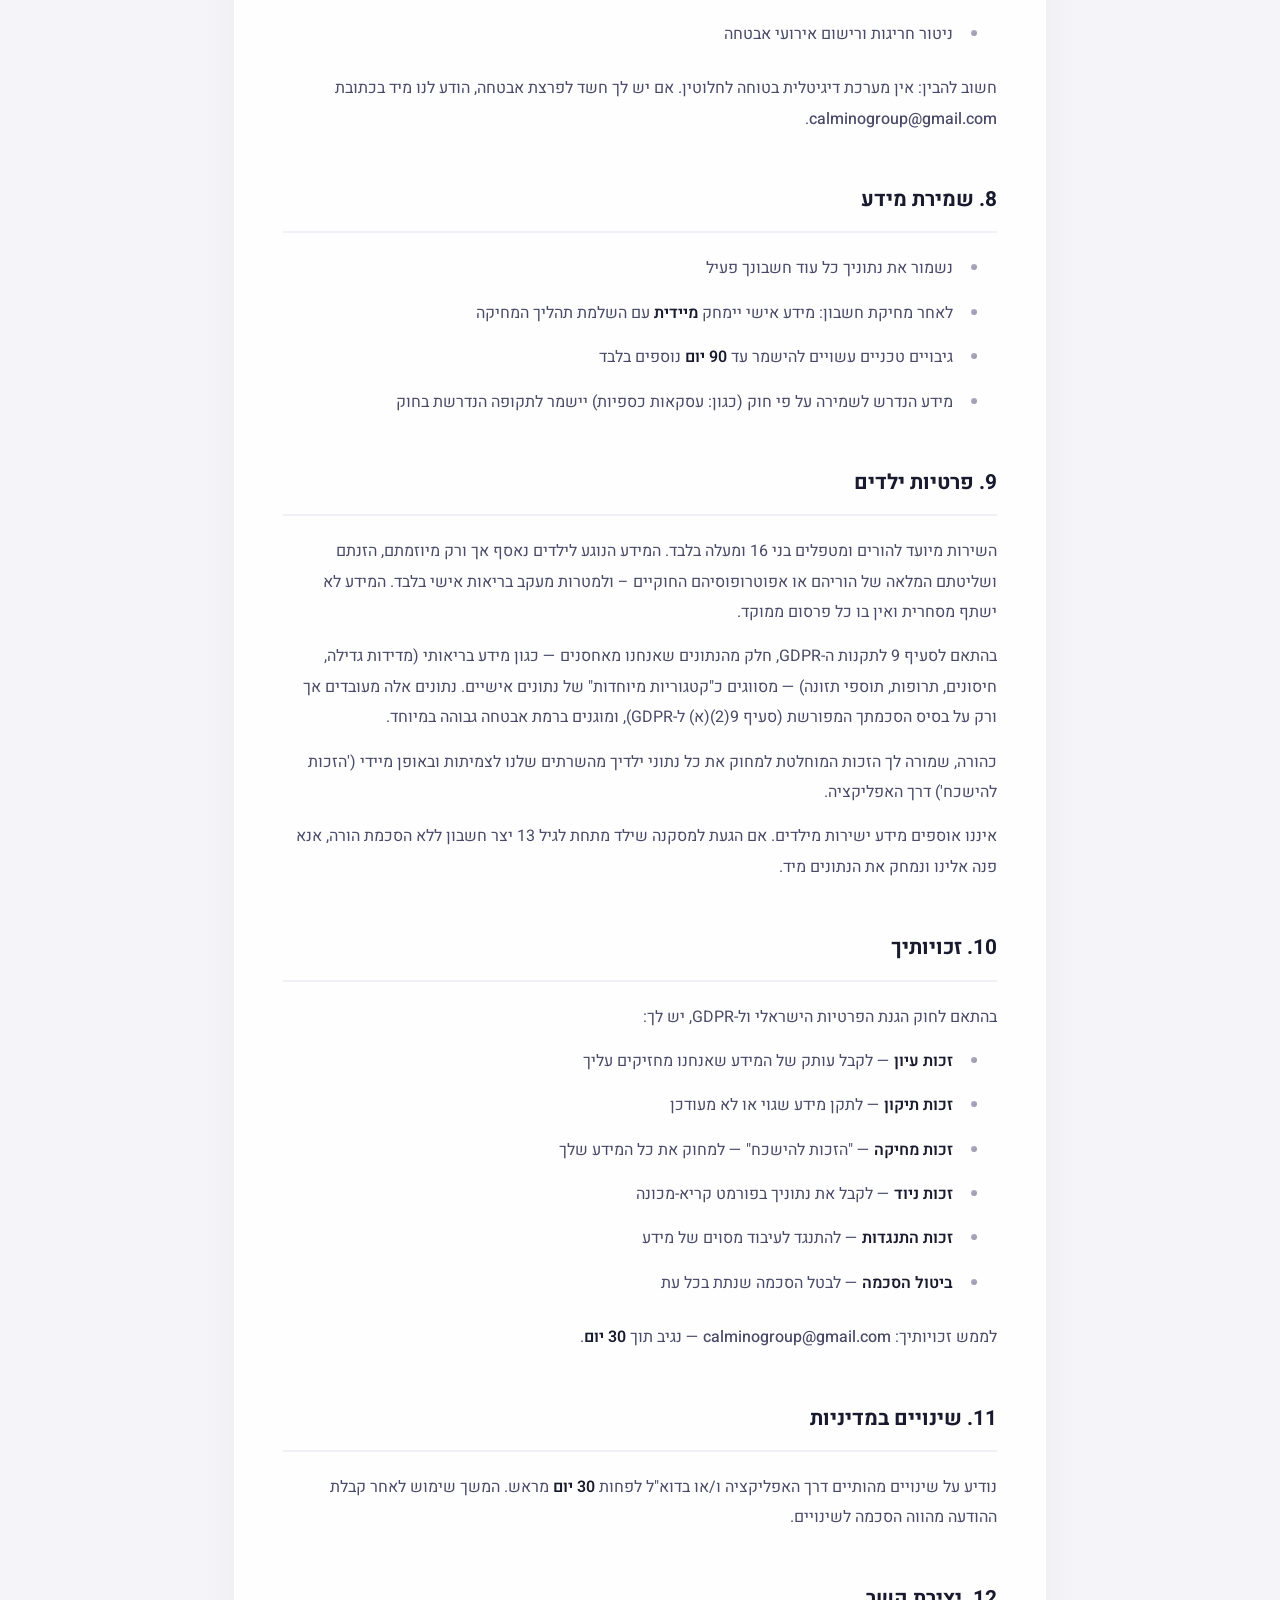
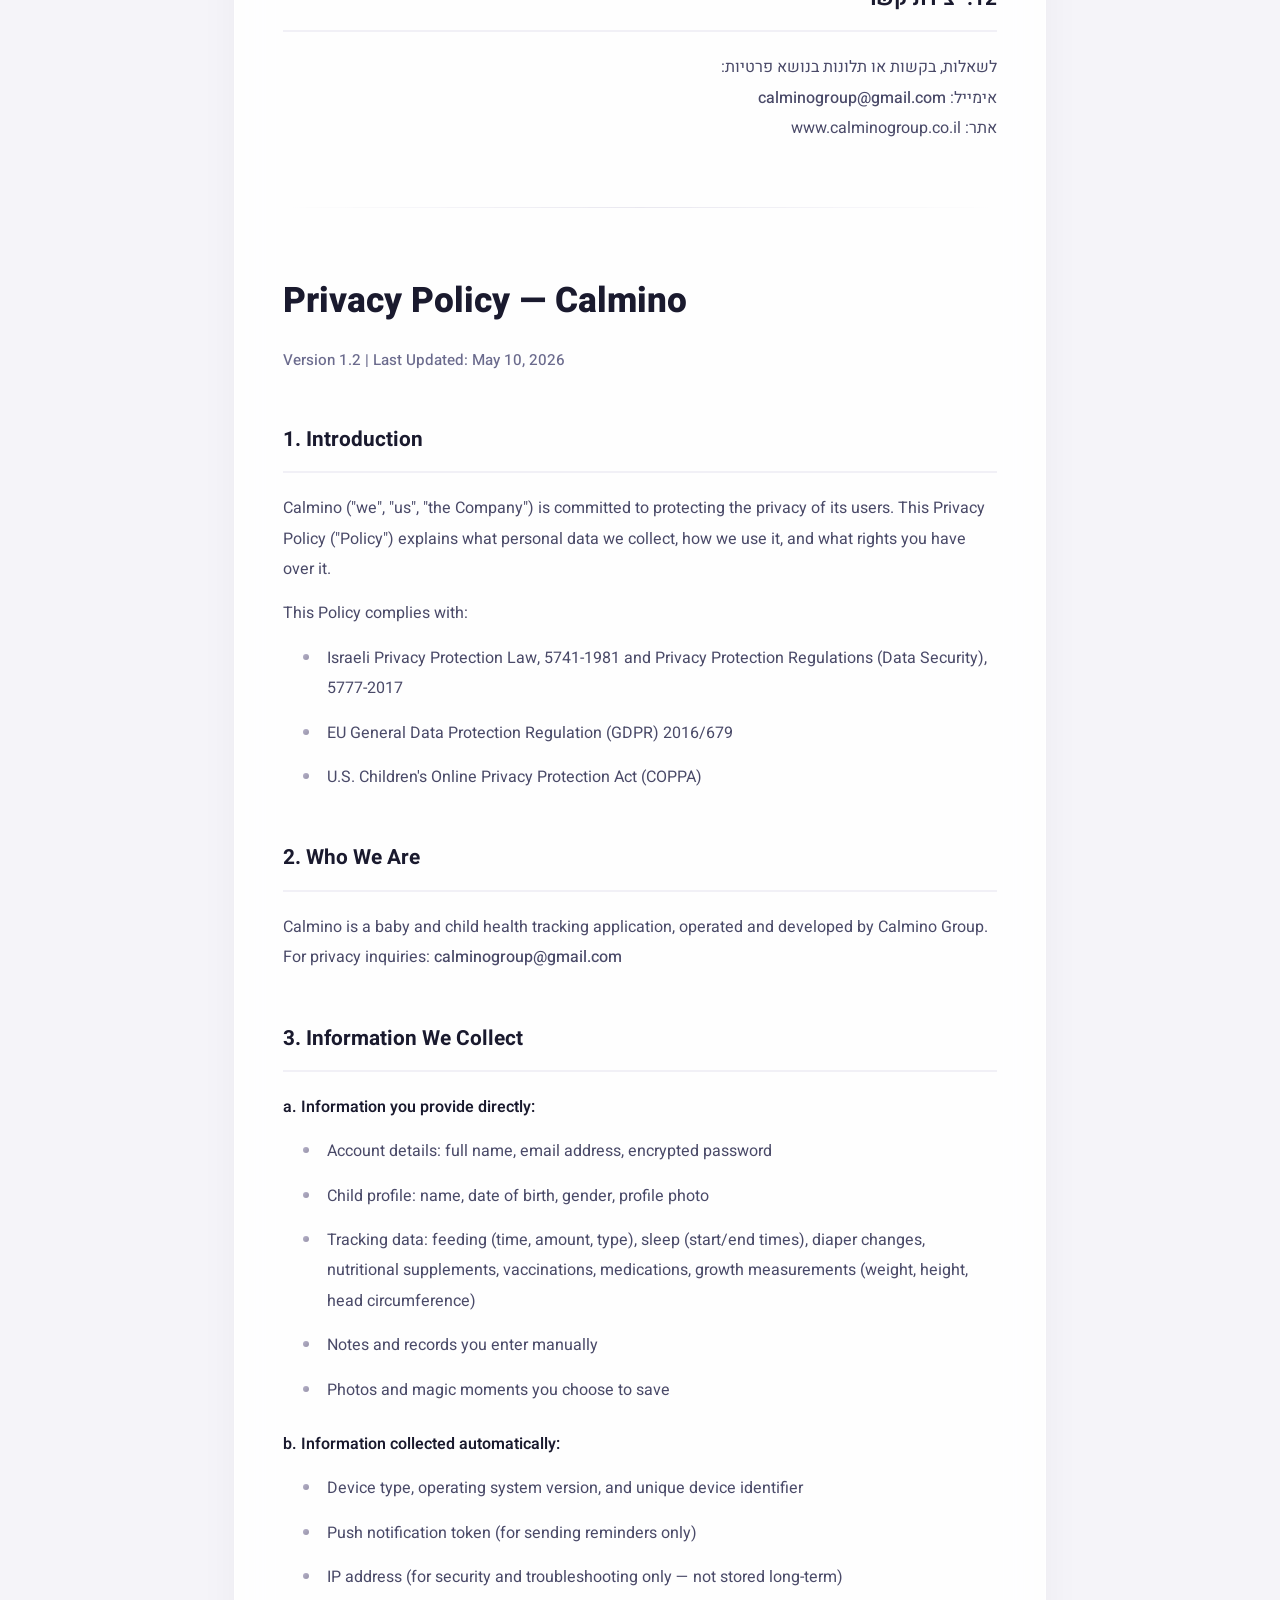
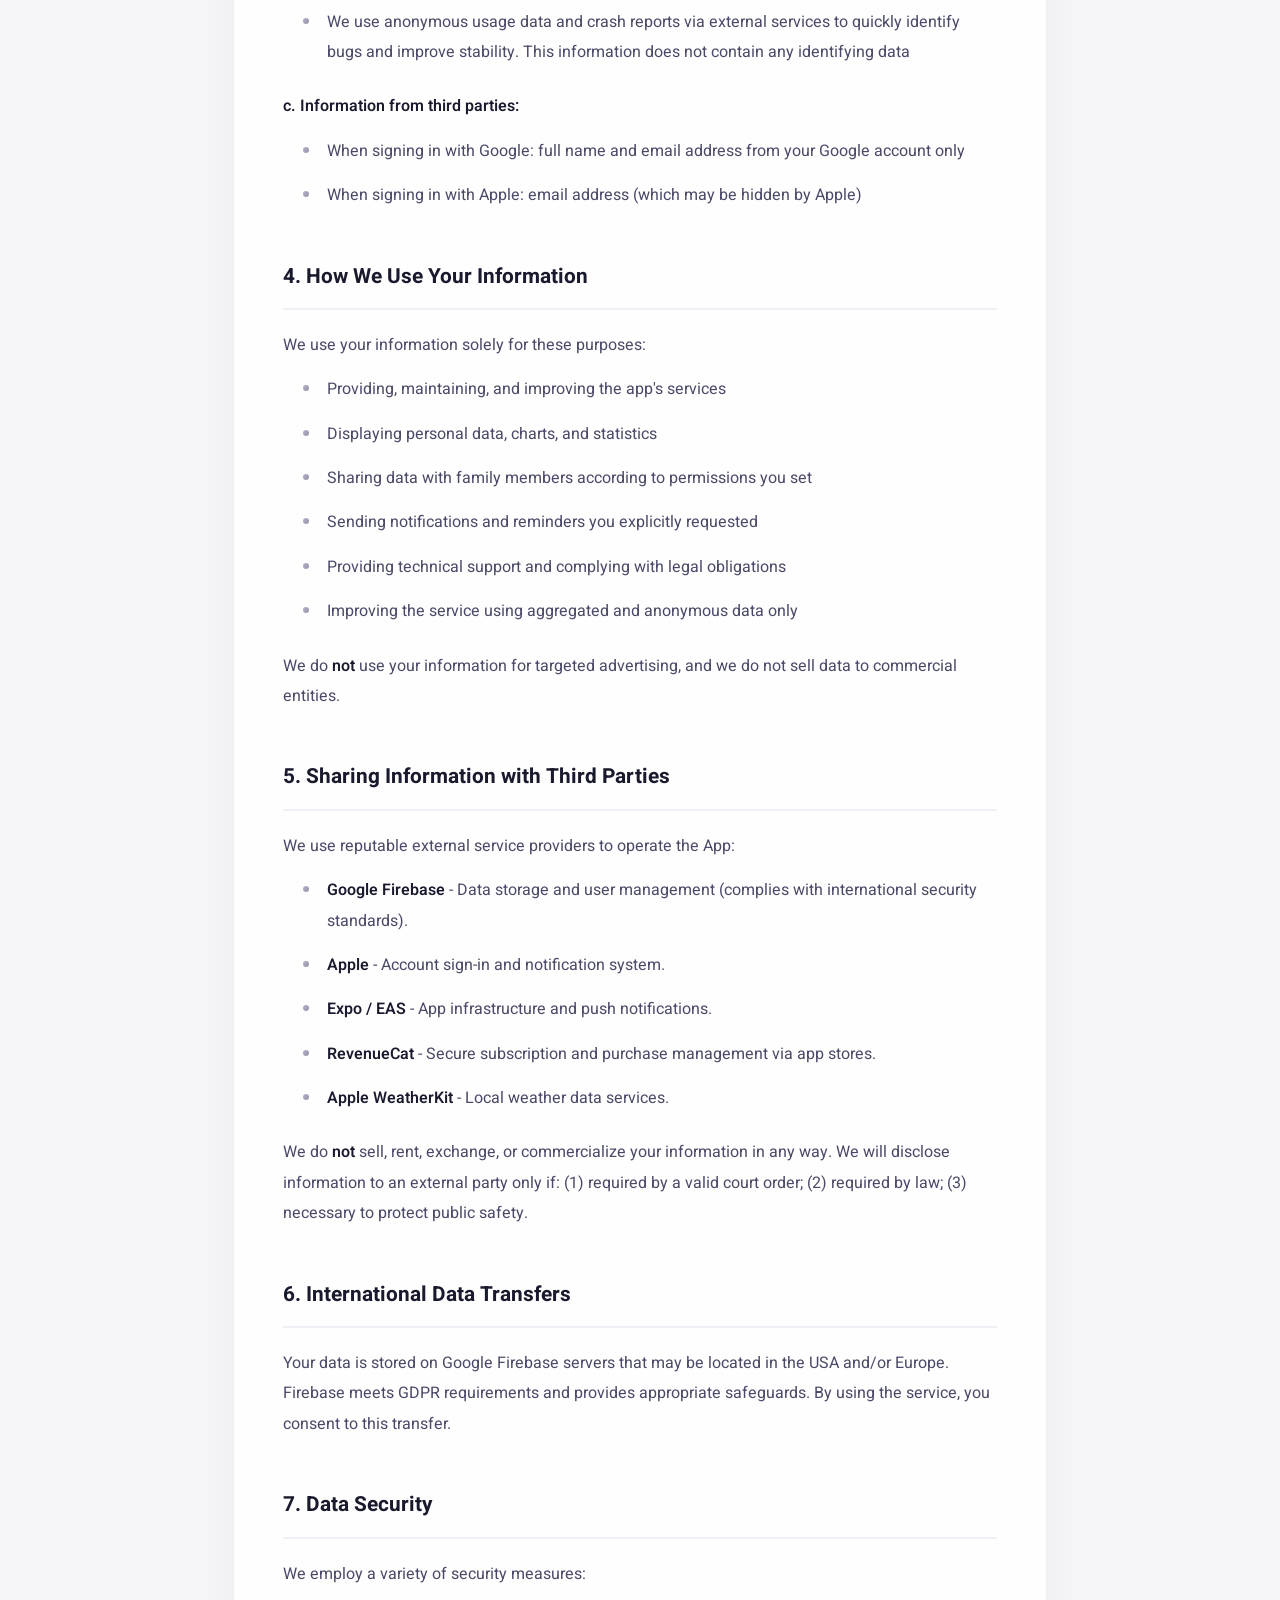
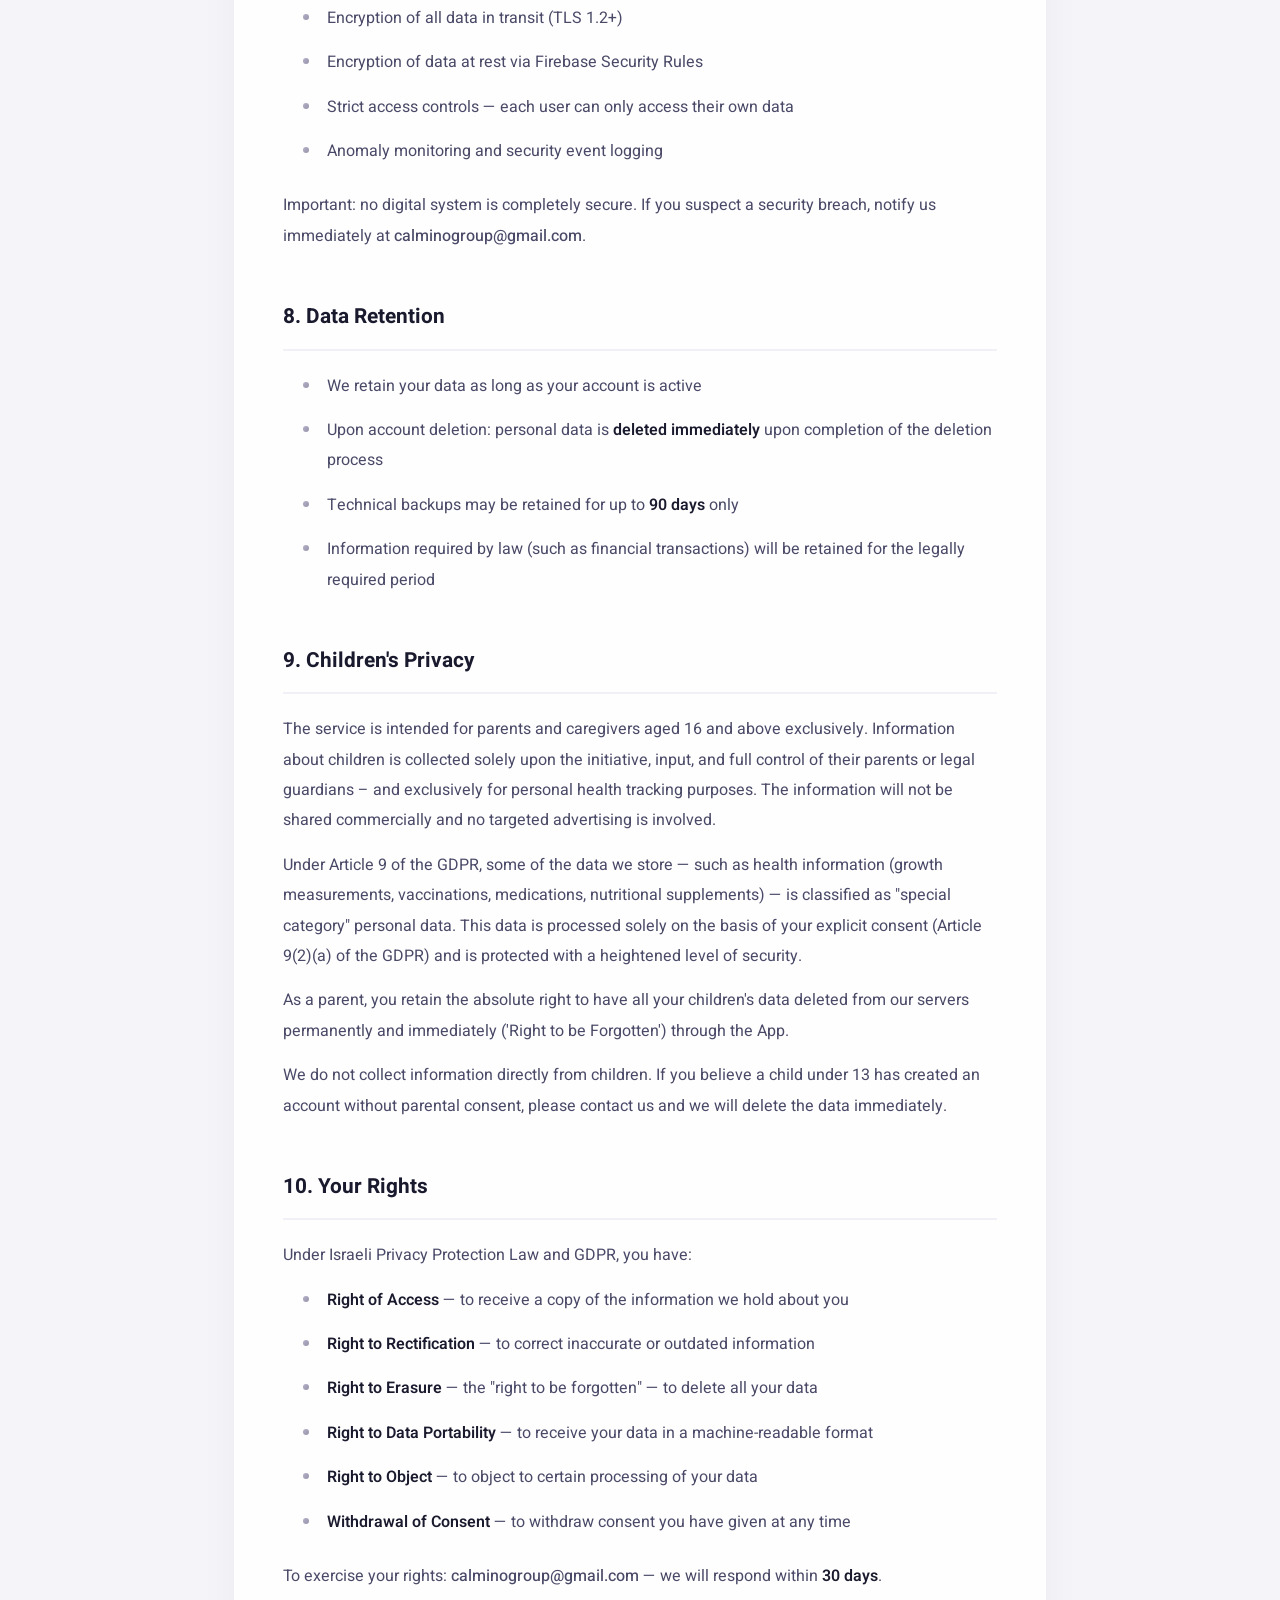
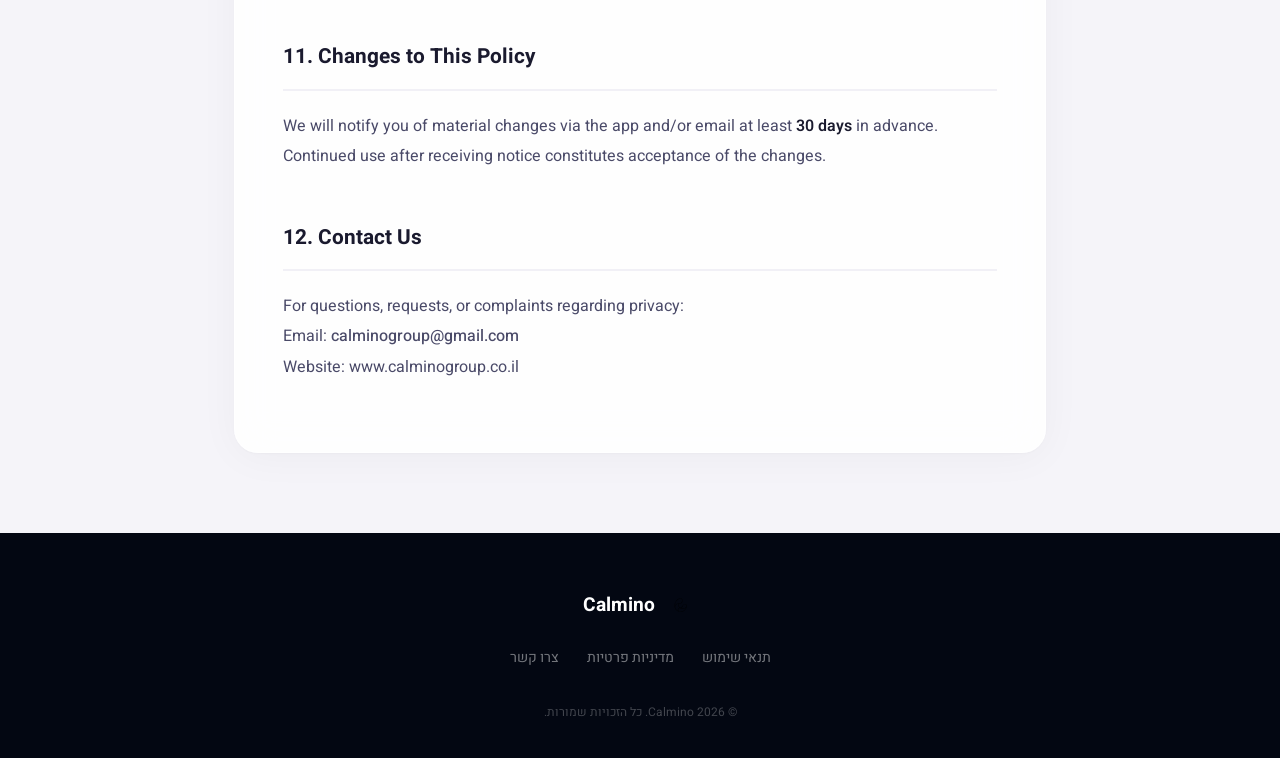
==== commit d946c1e0: "privacy: bump to v1.2, add GDPR Article 9 health data disclosure - Version 1.1 → 1.2, date updated t" ====
--- a/privacy.html
+++ b/privacy.html
@@ -260,7 +260,7 @@
     <!-- HERO -->
     <div class="legal-hero">
         <h1>מדיניות פרטיות — Calmino</h1>
-        <span class="last-updated">גרסה 1.1 | עדכון אחרון: 16 באפריל 2026</span>
+        <span class="last-updated">גרסה 1.2 | עדכון אחרון: 10 במאי 2026</span>
     </div>
 
     <!-- CONTENT -->
@@ -356,6 +356,7 @@
 
             <h3>9. פרטיות ילדים</h3>
             <p>השירות מיועד להורים ומטפלים בני 16 ומעלה בלבד. המידע הנוגע לילדים נאסף אך ורק מיוזמתם, הזנתם ושליטתם המלאה של הוריהם או אפוטרופוסיהם החוקיים &ndash; ולמטרות מעקב בריאות אישי בלבד. המידע לא ישתף מסחרית ואין בו כל פרסום ממוקד.</p>
+            <p>בהתאם לסעיף 9 לתקנות ה-GDPR, חלק מהנתונים שאנחנו מאחסנים — כגון מידע בריאותי (מדידות גדילה, חיסונים, תרופות, תוספי תזונה) — מסווגים כ"קטגוריות מיוחדות" של נתונים אישיים. נתונים אלה מעובדים אך ורק על בסיס הסכמתך המפורשת (סעיף 9(2)(א) ל-GDPR), ומוגנים ברמת אבטחה גבוהה במיוחד.</p>
             <p>כהורה, שמורה לך הזכות המוחלטת למחוק את כל נתוני ילדיך מהשרתים שלנו לצמיתות ובאופן מיידי ('הזכות להישכח') דרך האפליקציה.</p>
             <p>איננו אוספים מידע ישירות מילדים. אם הגעת למסקנה שילד מתחת לגיל 13 יצר חשבון ללא הסכמת הורה, אנא פנה אלינו ונמחק את הנתונים מיד.</p>
 
@@ -384,7 +385,7 @@
 
         <section id="english" style="direction: ltr; text-align: left;">
             <h1 style="font-family:'Heebo',sans-serif;font-size:2.2rem;font-weight:800;color:#1a1a2e;margin:0 0 16px;">Privacy Policy — Calmino</h1>
-            <span class="last-updated" style="display: block; margin-bottom: 48px; color: #6b6b8d; font-size: 0.95rem; font-weight:500;">Version 1.1 | Last Updated: April 16, 2026</span>
+            <span class="last-updated" style="display: block; margin-bottom: 48px; color: #6b6b8d; font-size: 0.95rem; font-weight:500;">Version 1.2 | Last Updated: May 10, 2026</span>
 
             <h3>1. Introduction</h3>
             <p>Calmino ("we", "us", "the Company") is committed to protecting the privacy of its users. This Privacy Policy ("Policy") explains what personal data we collect, how we use it, and what rights you have over it.</p>
@@ -469,6 +470,7 @@
 
             <h3>9. Children's Privacy</h3>
             <p>The service is intended for parents and caregivers aged 16 and above exclusively. Information about children is collected solely upon the initiative, input, and full control of their parents or legal guardians &ndash; and exclusively for personal health tracking purposes. The information will not be shared commercially and no targeted advertising is involved.</p>
+            <p>Under Article 9 of the GDPR, some of the data we store — such as health information (growth measurements, vaccinations, medications, nutritional supplements) — is classified as "special category" personal data. This data is processed solely on the basis of your explicit consent (Article 9(2)(a) of the GDPR) and is protected with a heightened level of security.</p>
             <p>As a parent, you retain the absolute right to have all your children's data deleted from our servers permanently and immediately ('Right to be Forgotten') through the App.</p>
             <p>We do not collect information directly from children. If you believe a child under 13 has created an account without parental consent, please contact us and we will delete the data immediately.</p>
 
--- a/css/style.css
+++ b/css/style.css
@@ -1098,7 +1098,8 @@
 
 .pos-pillars {
   display: grid;
-  grid-template-columns: repeat(3, 1fr);
+  grid-template-columns: repeat(2, minmax(0, 360px));
+  justify-content: center;
   gap: 24px;
   margin-top: 56px;
 }
@@ -2631,22 +2632,22 @@
   }
 
   .pos-pillars {
-    grid-template-columns: 1fr;
+    grid-template-columns: repeat(2, 1fr);
     gap: 12px;
     margin-top: 32px;
   }
 
   .pos-pillar {
     display: flex !important;
-    flex-direction: row !important;
-    align-items: flex-start;
-    gap: 16px;
-    text-align: right;
-    padding: 20px 18px;
+    flex-direction: column !important;
+    align-items: center;
+    gap: 10px;
+    text-align: center;
+    padding: 20px 14px;
   }
 
   .pos-pillar .num {
-    margin-bottom: 0;
+    margin-bottom: 4px;
     flex-shrink: 0;
     width: 44px;
     height: 44px;
@@ -2659,13 +2660,13 @@
   }
 
   .pos-pillar h3 {
-    font-size: 1rem;
+    font-size: 0.95rem;
     margin-bottom: 4px;
   }
 
   .pos-pillar p {
-    font-size: 0.82rem;
-    line-height: 1.5;
+    font-size: 0.78rem;
+    line-height: 1.45;
   }
 
   /* --- TOOLS --- */
@@ -3091,7 +3092,8 @@
 /* ── Grid ── */
 .blog-grid {
   display: grid;
-  grid-template-columns: repeat(3, 1fr);
+  grid-template-columns: repeat(2, minmax(0, 360px));
+  justify-content: center;
   gap: 24px;
   margin-top: 64px;
   position: relative;
@@ -3407,64 +3409,60 @@
 
 /* Large mobile / small tablet */
 @media (max-width: 768px) {
-  .blog-grid { grid-template-columns: 1fr; gap: 14px; margin-top: 40px; }
-
-  /* Interleave accordions directly below their trigger card */
+  .blog-grid { grid-template-columns: repeat(2, 1fr); gap: 12px; margin-top: 40px; }
+
+  /* Triggers side-by-side in row 1, accordions stacked below */
   #blog-trigger-1  { order: 1; }
-  #blog-accordion-1 { order: 2; }
-  #blog-trigger-2  { order: 3; }
-  #blog-accordion-2 { order: 4; }
-  #blog-trigger-3  { order: 5; }
-  #blog-accordion-3 { order: 6; }
-
-  /* Horizontal card layout on large mobile — icon left, content right */
+  #blog-trigger-3  { order: 2; }
+  #blog-accordion-1 { order: 3; }
+  #blog-accordion-3 { order: 4; }
+
+  /* Vertical card layout on large mobile — icon on top, content centered below (matches .pos-pillar) */
   .blog-card {
-    flex-direction: row;
-    align-items: flex-start;
-    text-align: right;
-    padding: 24px 20px;
-    gap: 16px;
+    flex-direction: column;
+    align-items: center;
+    text-align: center;
+    padding: 20px 14px;
+    gap: 10px;
     border-radius: 20px;
   }
 
-  .blog-card::before { border-radius: 20px 20px 0 0; }
+  .blog-card::before { display: none; }
 
   .blog-icon {
-    width: 52px;
-    height: 52px;
-    min-width: 52px;
-    border-radius: 16px;
-    margin: 0;
-  }
-
-  .blog-icon .material-symbols-rounded { font-size: 24px; }
-
-  /* Content column inside horizontal card */
+    width: 44px;
+    height: 44px;
+    min-width: 44px;
+    border-radius: 12px;
+    margin: 0 0 4px;
+    background: var(--primary-glow);
+  }
+
+  .blog-icon .material-symbols-rounded { font-size: 22px; }
+
+  /* Content column inside vertical card */
   .blog-card-content-col {
     display: flex;
     flex-direction: column;
+    align-items: center;
     flex: 1;
     min-width: 0;
   }
 
   .blog-card-title {
     font-size: 0.95rem;
-    margin-bottom: 6px;
-    text-align: right;
+    margin-bottom: 4px;
+    text-align: center;
   }
 
   .blog-card-excerpt {
-    font-size: 0.82rem;
-    line-height: 1.6;
-    margin-bottom: 10px;
-    text-align: right;
-  }
-
-  .blog-read-more {
-    font-size: 0.82rem;
-    text-align: right;
-    justify-content: flex-start;
-  }
+    font-size: 0.78rem;
+    line-height: 1.45;
+    margin-bottom: 0;
+    text-align: center;
+  }
+
+  .blog-read-more { display: none; }
 }
 
 /* Mobile */
